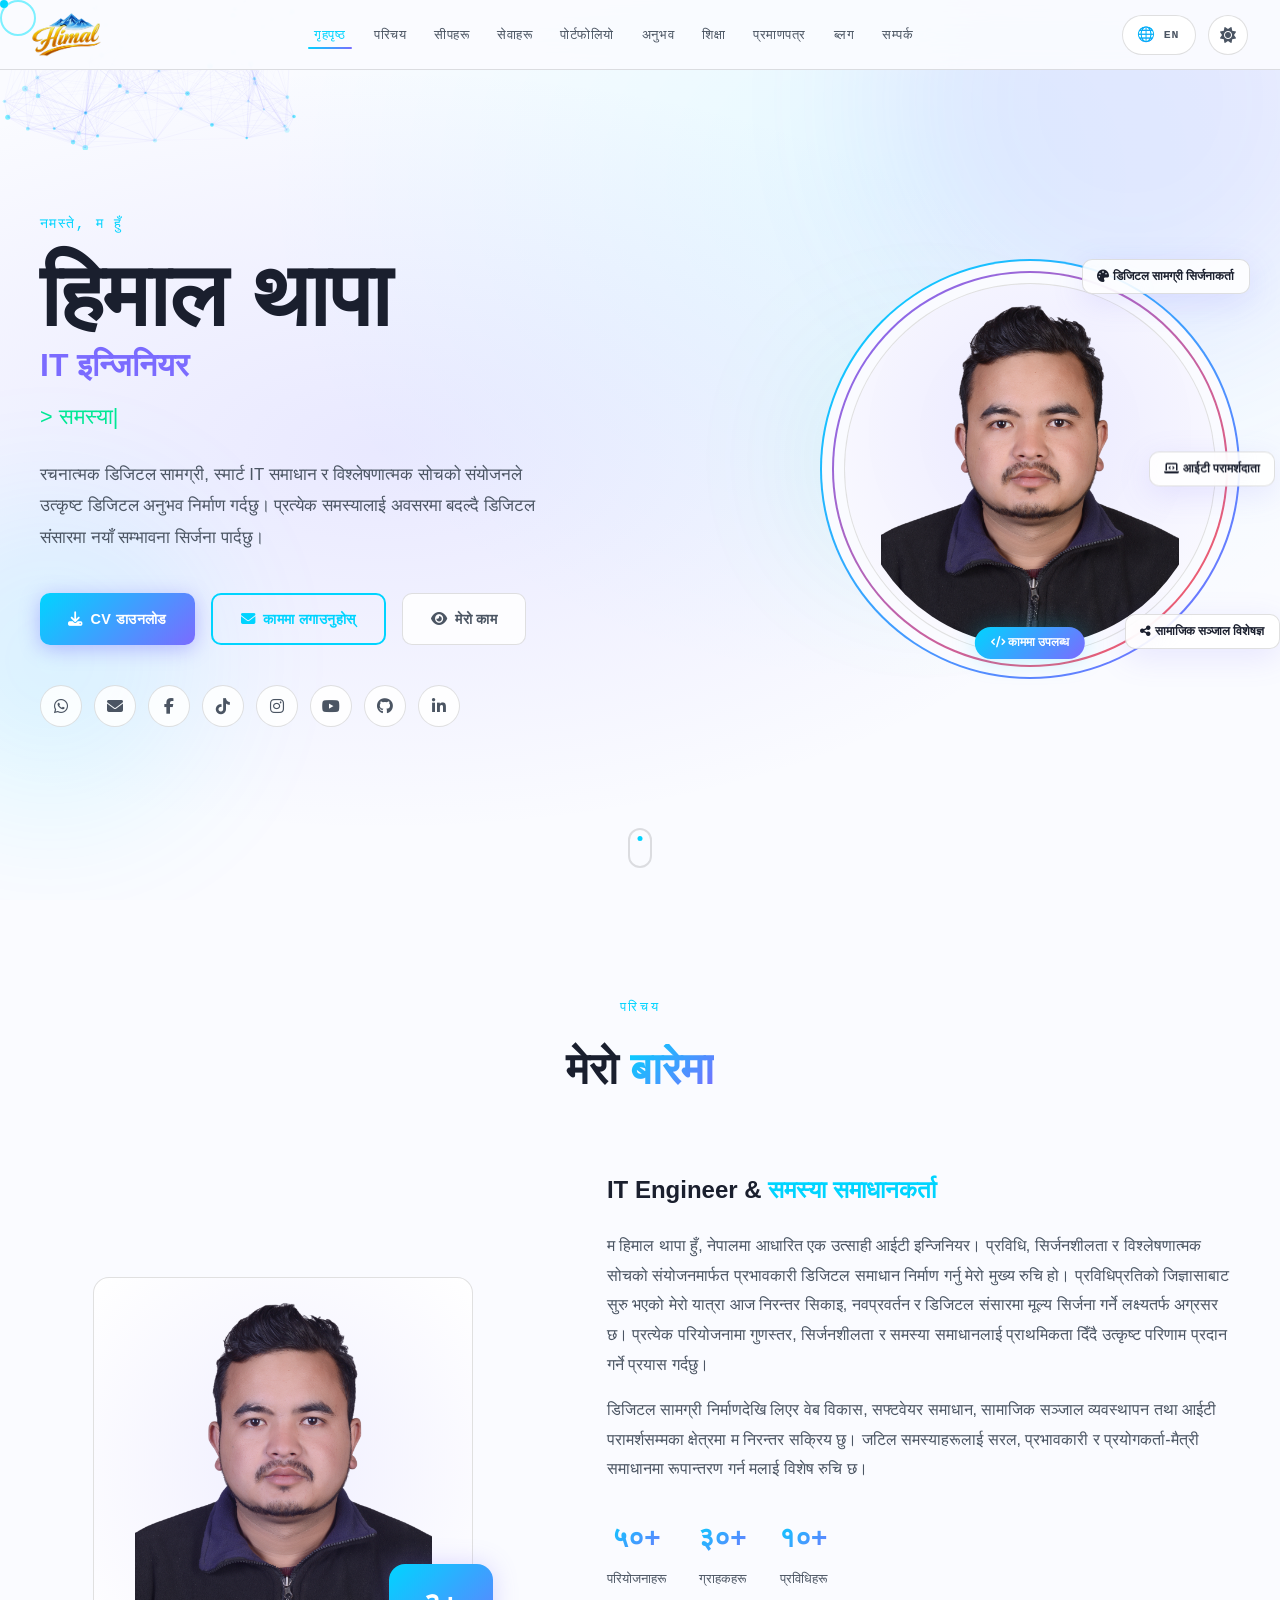
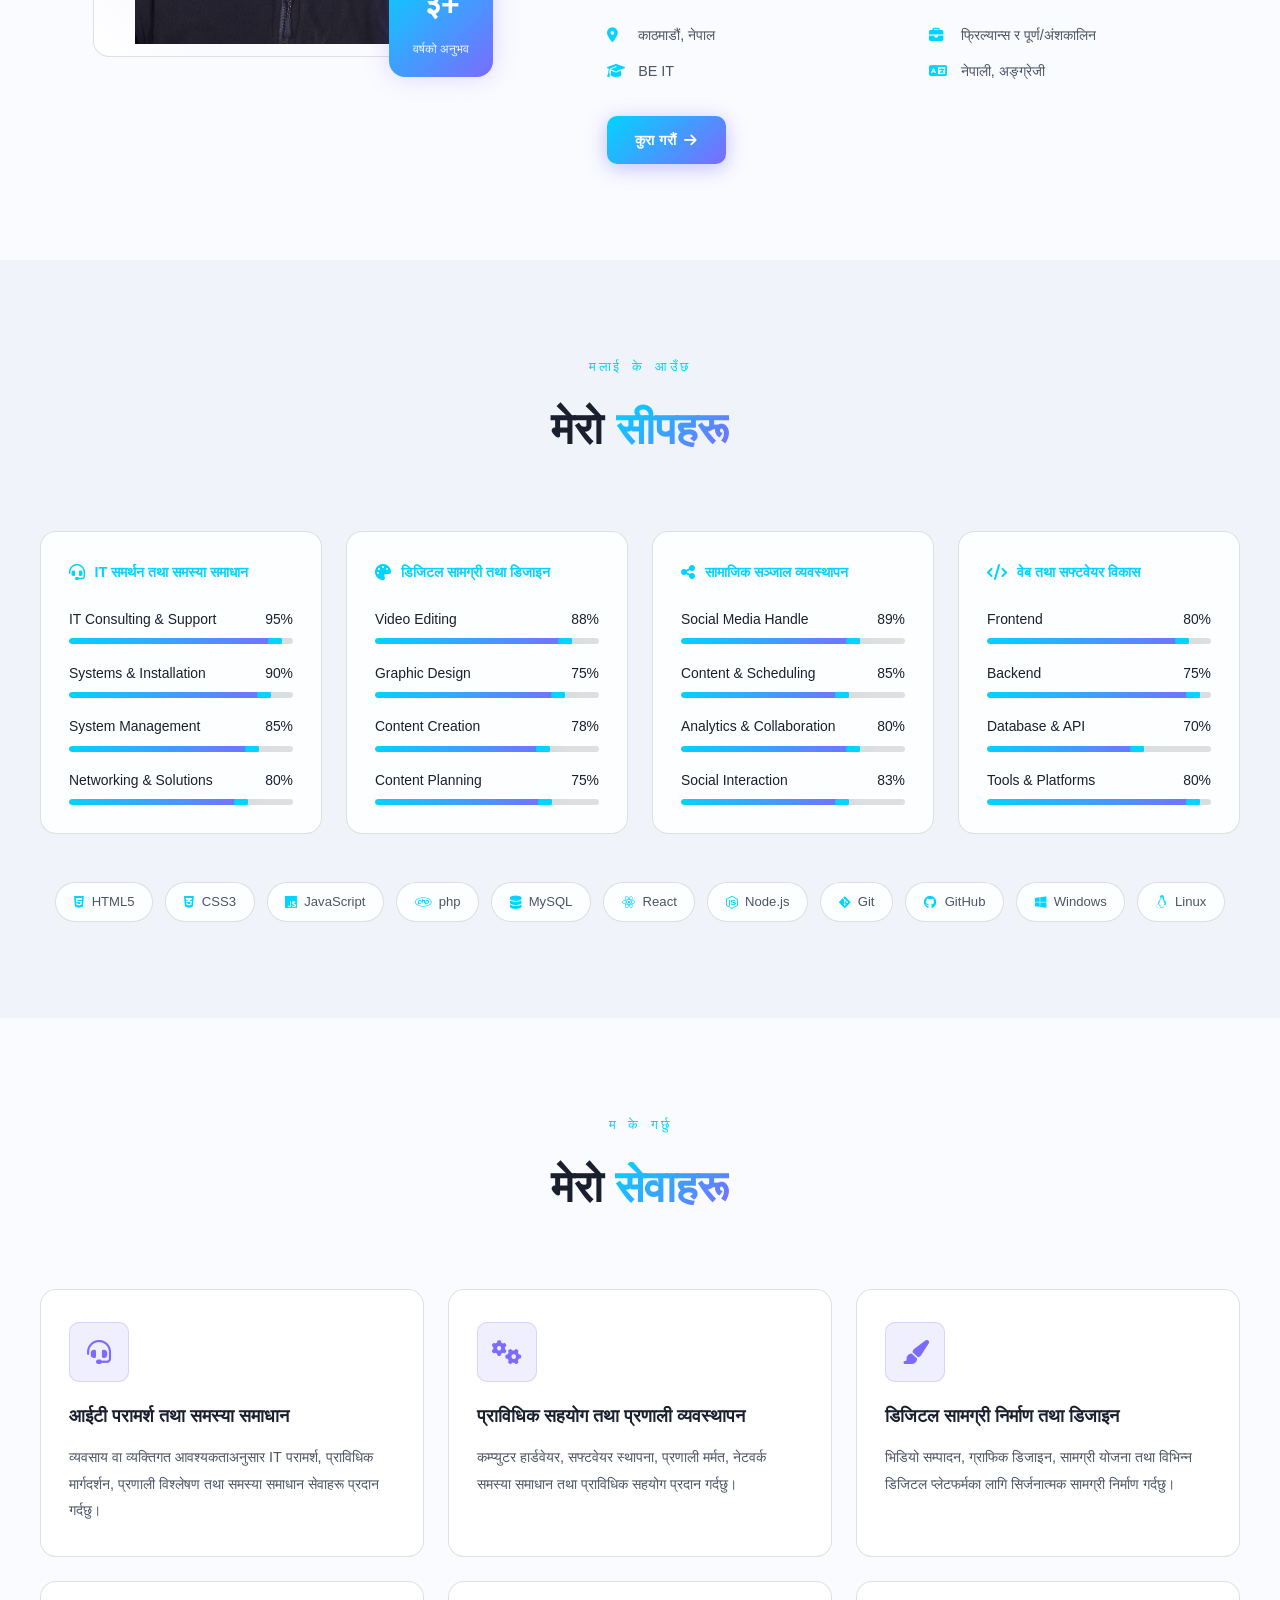
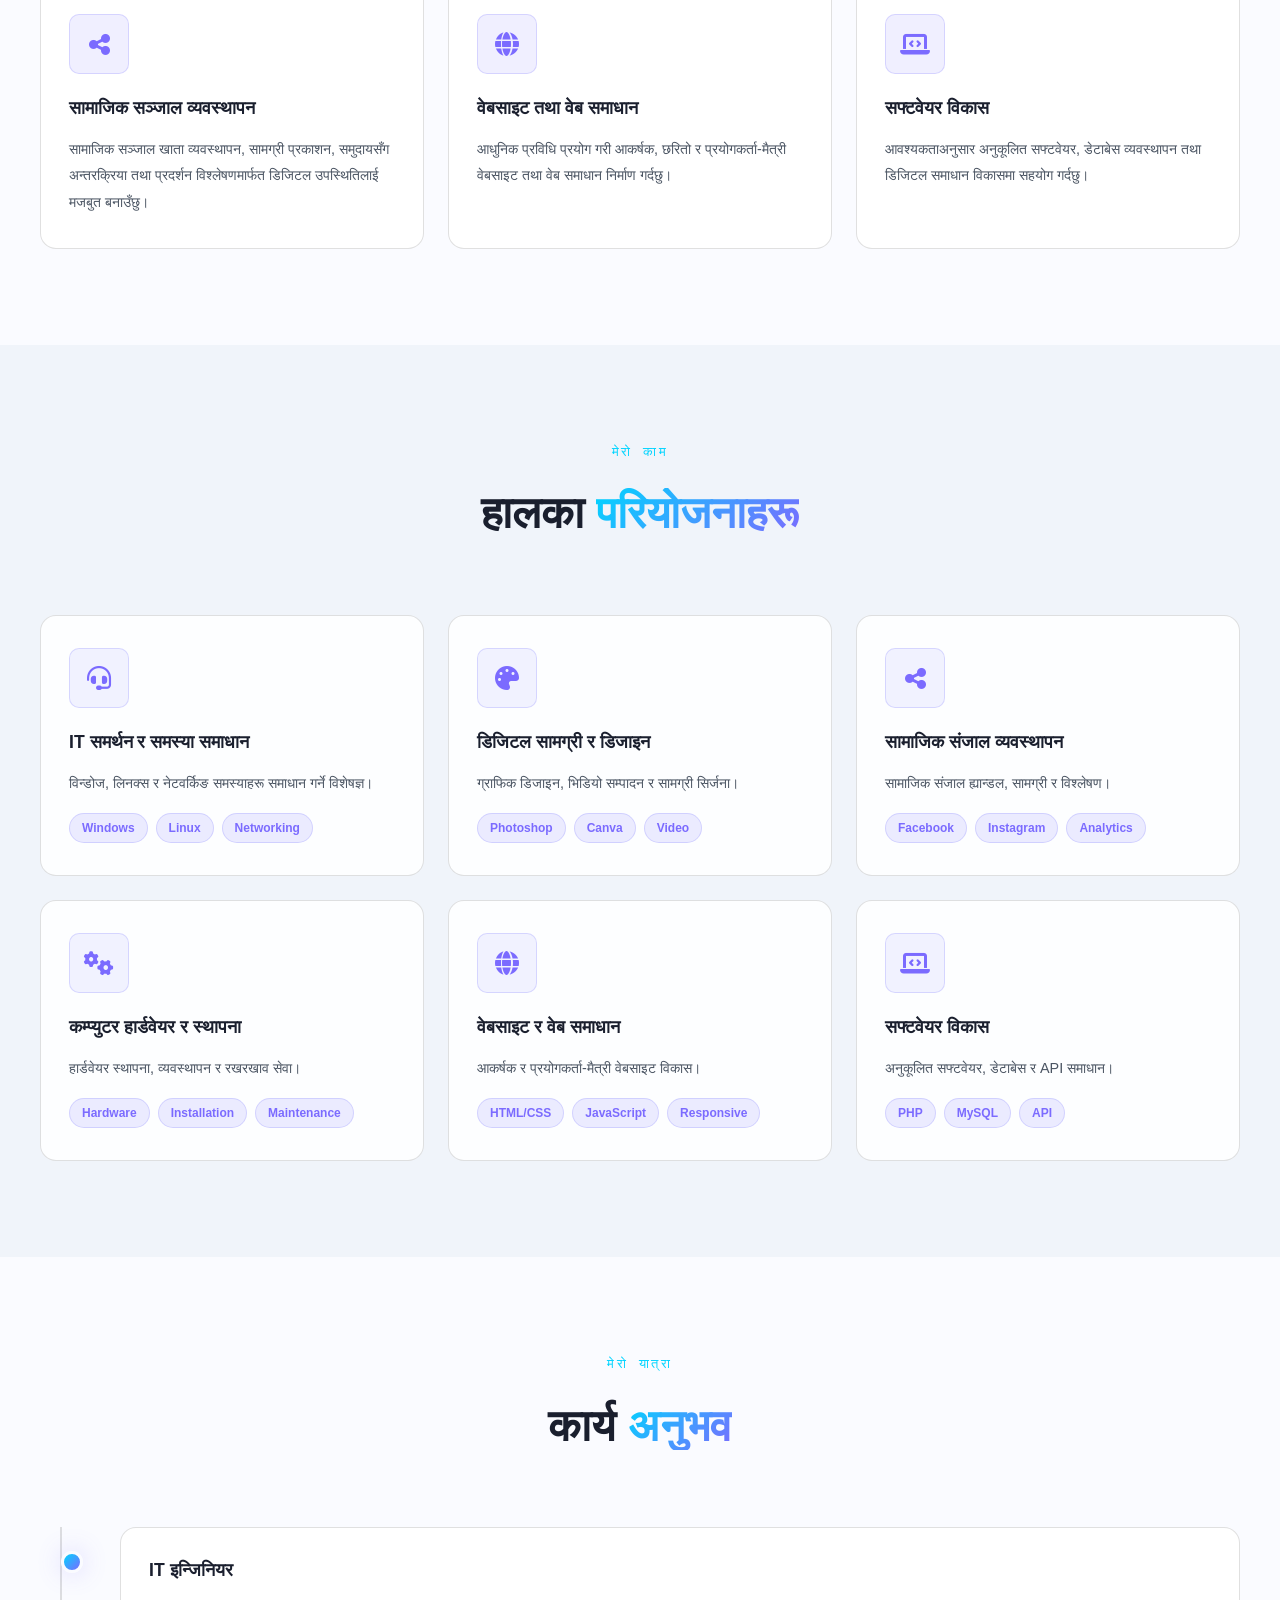
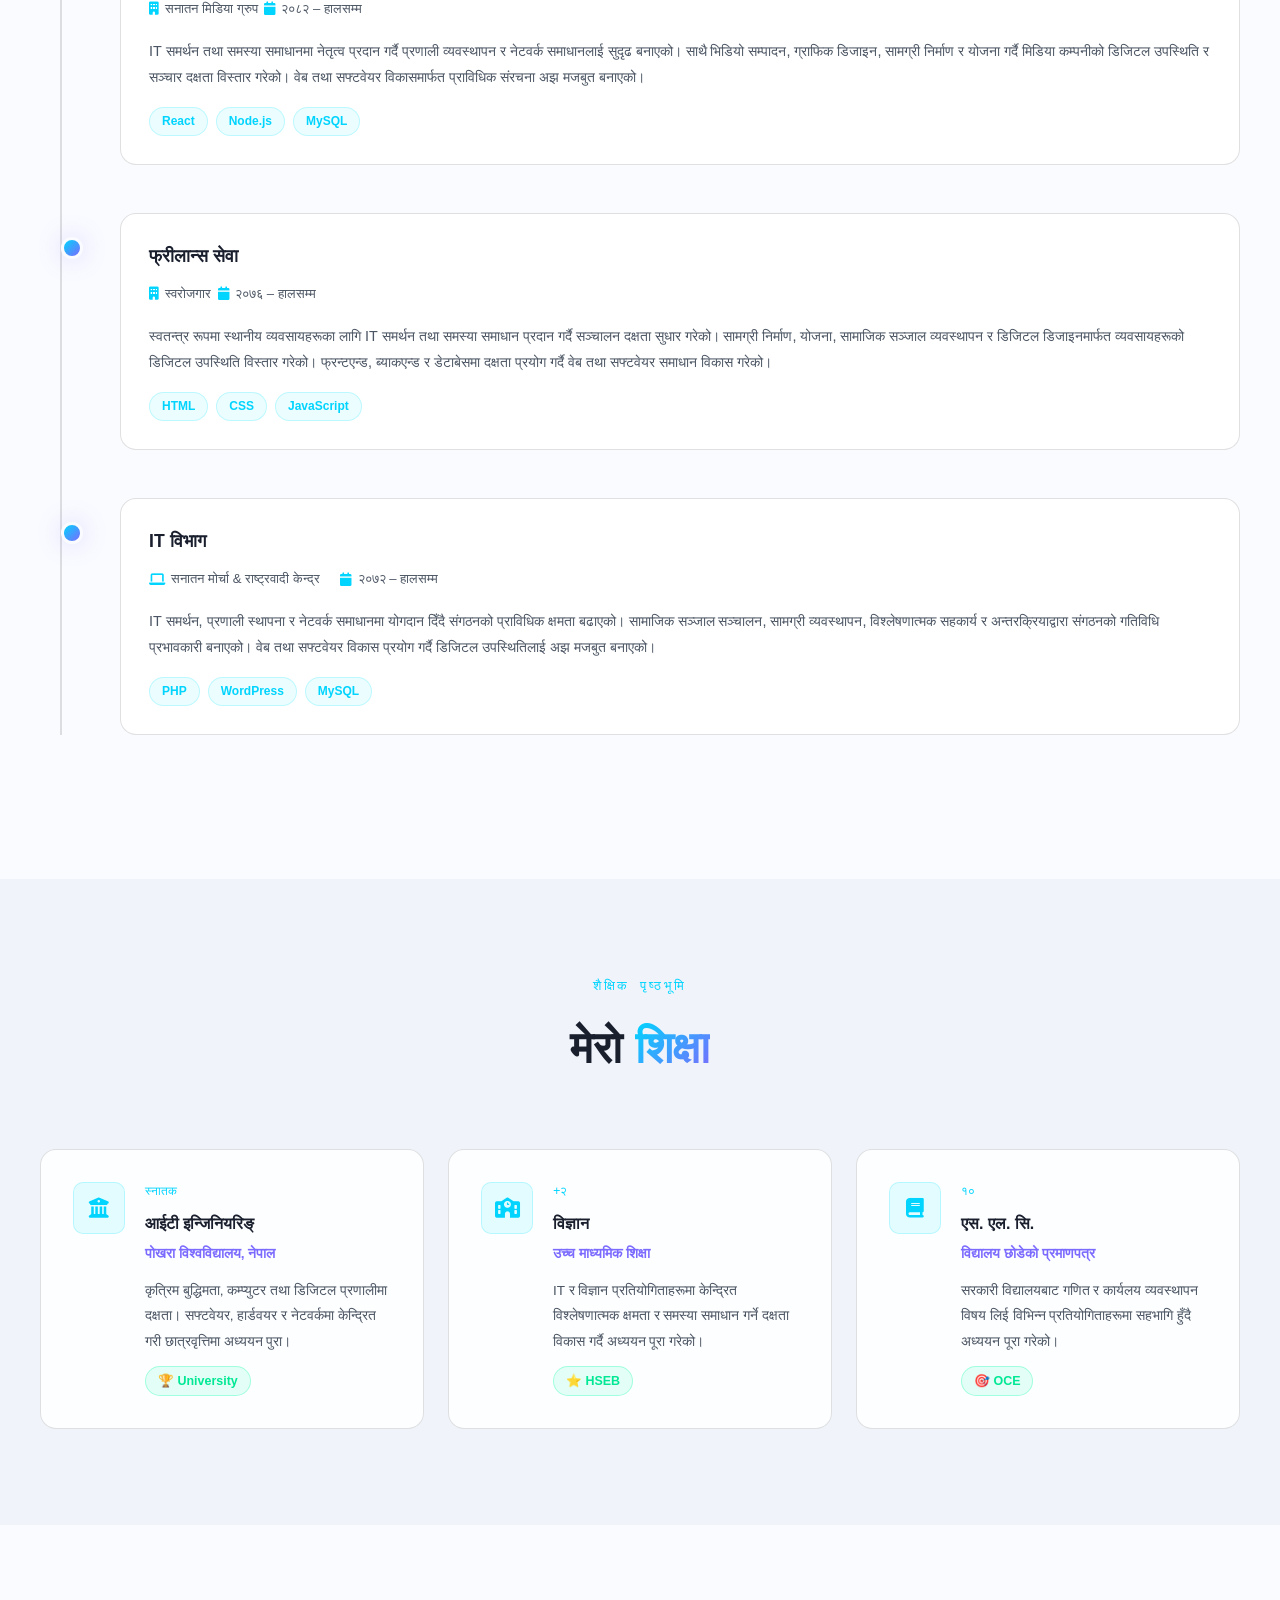
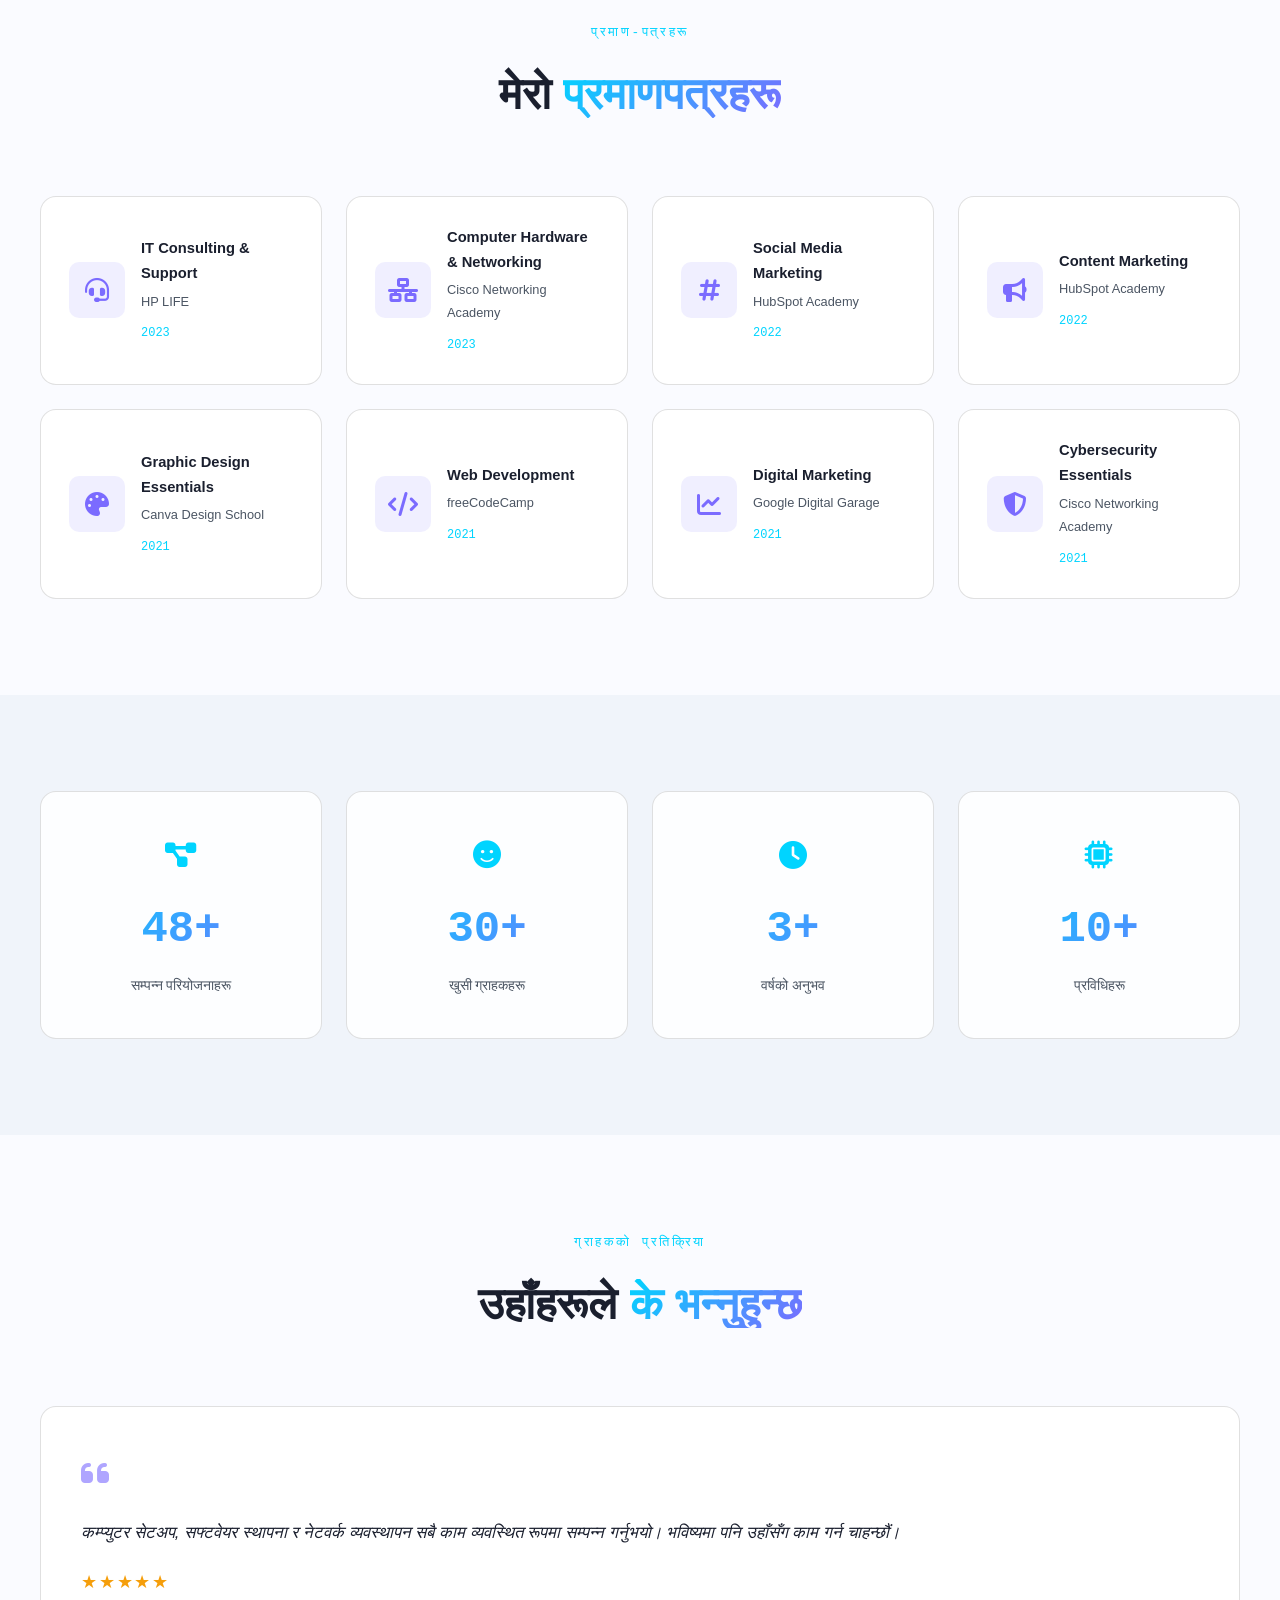
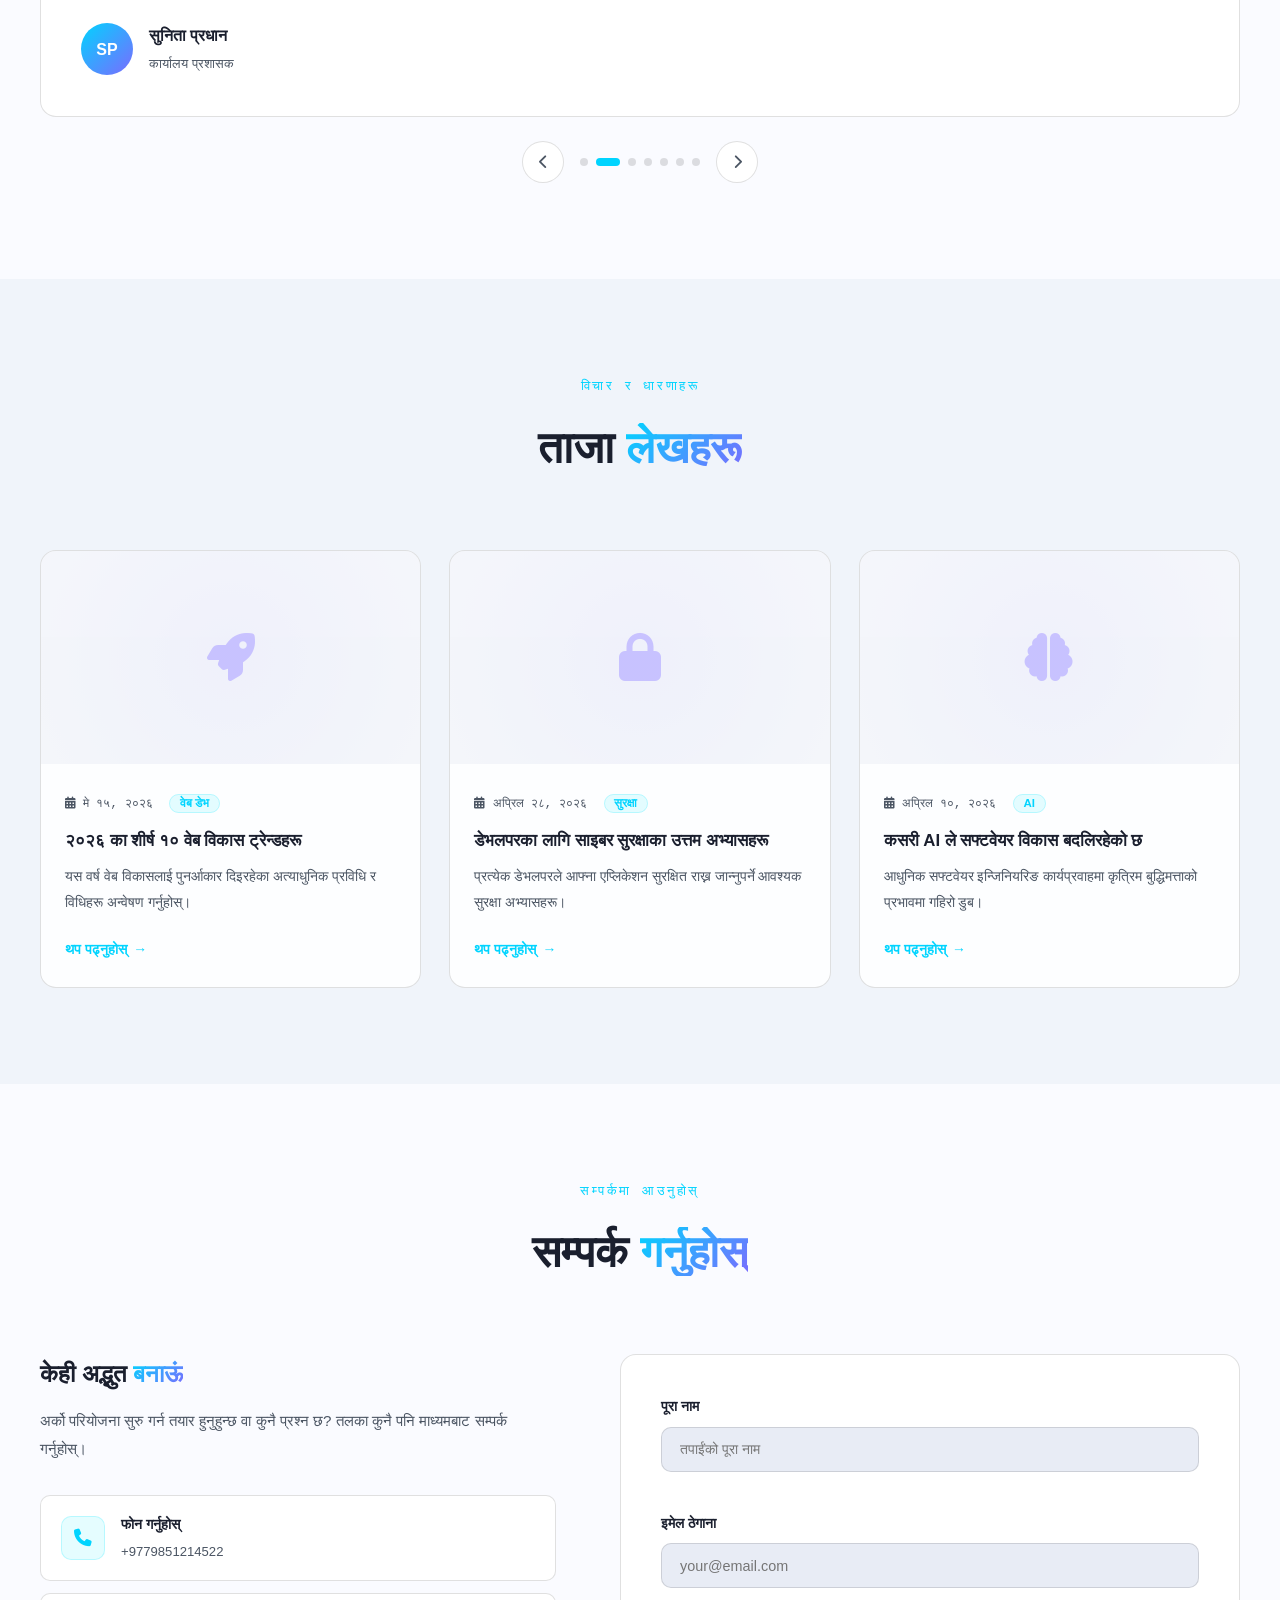
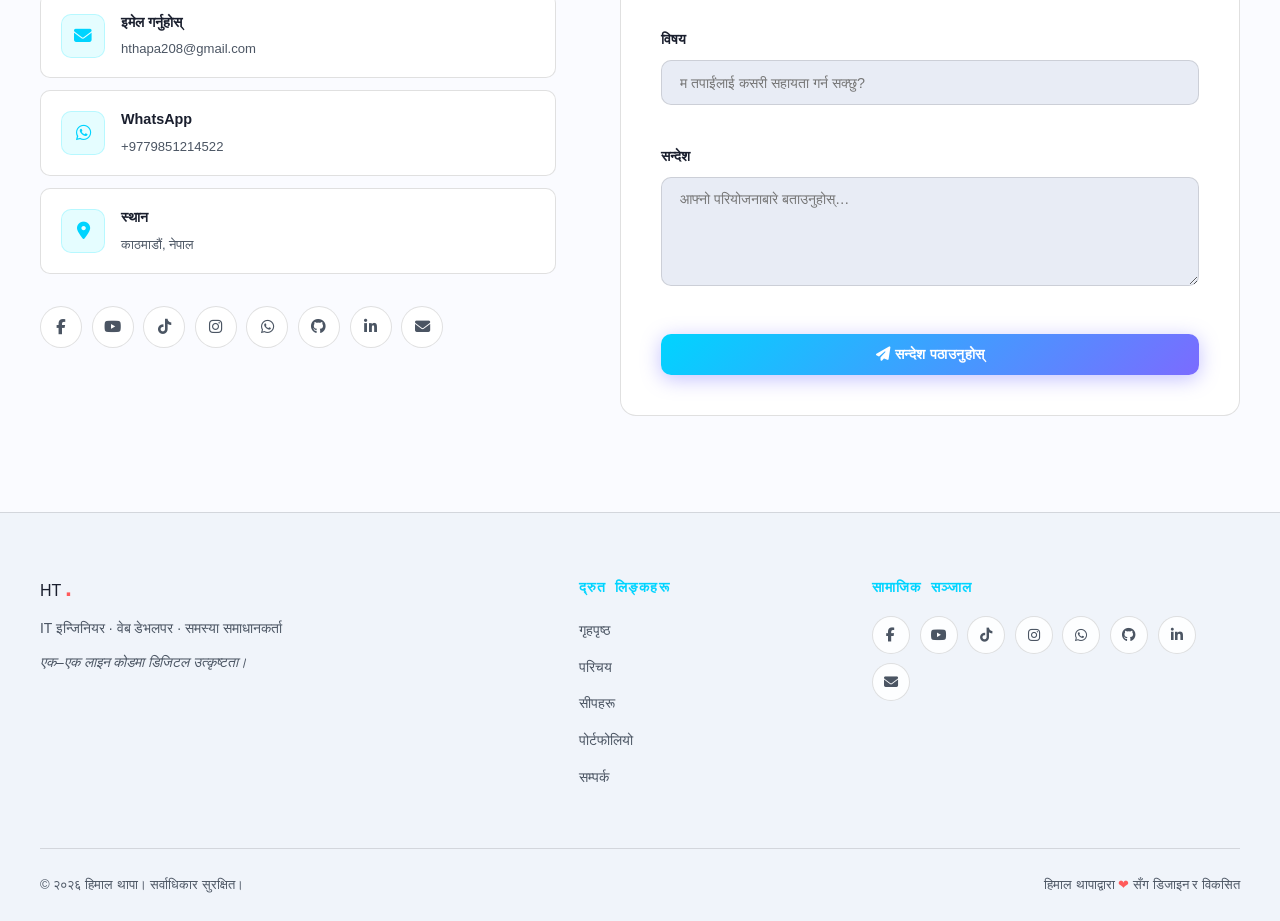
==== index.html @ 95c4fef3 "Add files via upload" ====
<!DOCTYPE html>
<html lang="ne" data-theme="dark" data-lang="np">
<head>
  <meta charset="UTF-8" />
  <meta name="viewport" content="width=device-width, initial-scale=1.0" />
  <meta http-equiv="X-UA-Compatible" content="IE=edge" />
  <meta http-equiv="Content-Security-Policy" content="default-src 'self' https:; script-src 'self' https://cdnjs.cloudflare.com https://fonts.googleapis.com 'unsafe-inline'; style-src 'self' https://cdnjs.cloudflare.com https://fonts.googleapis.com https://fonts.gstatic.com 'unsafe-inline'; font-src https://fonts.gstatic.com https://cdnjs.cloudflare.com; img-src 'self' data: https:; connect-src 'self';" />
  <meta name="referrer" content="strict-origin-when-cross-origin" />

  <!-- SEO: filled by JS from TRANSLATIONS -->
  <title>Himal522</title>
  <meta name="description" content="Himal Thapa – IT Engineer, Web Developer & Software Developer. Explore my portfolio." />
  <meta name="keywords" content="Himal Thapa, IT Engineer, Web Developer, Software Developer, Portfolio, Nepal, IT Support, Web Development, Digital Content" />
  <meta name="author" content="Himal Thapa" />
  <meta name="robots" content="index, follow" />
  <meta name="language" content="Nepali, English" />
  <meta name="geo.region" content="NP-BAG" />
  <meta name="geo.placename" content="Kathmandu" />

  <!-- Canonical URL -->
  <link rel="canonical" href="https://himal522.com.np/" />
  
  <!-- Hreflang for multilingual SEO -->
  <link rel="alternate" hreflang="ne" href="https://himal522.com.np/?lang=np" />
  <link rel="alternate" hreflang="en" href="https://himal522.com.np/?lang=en" />
  <link rel="alternate" hreflang="x-default" href="https://himal522.com.np/" />

  <!-- Open Graph -->
  <meta property="og:type" content="website" />
  <meta property="og:title" content="Himal Thapa | IT Engineer" />
  <meta property="og:description" content="Premium portfolio of Himal Thapa – IT Engineer & Developer based in Nepal. IT Support, Web Development, Digital Content, and more." />
  <meta property="og:url" content="https://himal522.com.np/" />
  <meta property="og:image" content="https://himal522.com.np/public_assets/og-im.png" />
  <meta property="og:image:width" content="1200" />
  <meta property="og:image:height" content="630" />
  <meta property="og:locale" content="ne_NP" />
  <meta property="og:locale:alternate" content="en_US" />
  <meta property="og:site_name" content="Himal Thapa Portfolio" />

  <!-- Twitter Card -->
  <meta name="twitter:card" content="summary_large_image" />
  <meta name="twitter:title" content="Himal Thapa | IT Engineer " />
  <meta name="twitter:description" content="Premium portfolio of Himal Thapa – IT Engineer & Developer based in Nepal." />
  <meta name="twitter:image" content="https://himal522.com.np/public_assets/og-im.png" />
  <meta name="twitter:site" content="@himalthapa" />
  <meta name="twitter:creator" content="@himalthapa" />

  <!-- Structured Data -->
  <script type="application/ld+json">
  {"@context":"https://schema.org","@type":"Person","name":"Himal Thapa","jobTitle":"IT Engineer","url":"https://himal522.com.np","sameAs":["https://linkedin.com/in/YOUR_USERNAME","https://github.com/YOUR_USERNAME"]}
  </script>

  <!-- Preconnect for speed -->
  <link rel="preconnect" href="https://fonts.googleapis.com" />
  <link rel="preconnect" href="https://fonts.gstatic.com" crossorigin />
  <link rel="preconnect" href="https://cdnjs.cloudflare.com" />

  <!-- Fonts: display=swap for performance -->
  <link href="https://fonts.googleapis.com/css2?family=Orbitron:wght@400;700;900&family=DM+Sans:wght@300;400;500;700&family=JetBrains+Mono:wght@300;400&family=Noto+Sans+Devanagari:wght@400;500;700&display=swap" rel="stylesheet" />

  <!-- Icons -->
  <link rel="stylesheet" href="https://cdnjs.cloudflare.com/ajax/libs/font-awesome/6.5.0/css/all.min.css" media="print" onload="this.media='all'" />
  <noscript><link rel="stylesheet" href="https://cdnjs.cloudflare.com/ajax/libs/font-awesome/6.5.0/css/all.min.css" /></noscript>

  <!-- AOS (lazy load) -->
  <link rel="stylesheet" href="https://cdnjs.cloudflare.com/ajax/libs/aos/2.3.4/aos.css" media="print" onload="this.media='all'" />

  <link rel="stylesheet" href="style.css" />
  <link rel="icon" type="image/png" sizes="16x16" href="public_assets/icon-16.png" />
  <link rel="icon" type="image/png" sizes="32x32" href="public_assets/icon-32.png" />
  <link rel="apple-touch-icon" sizes="180x180" href="public_assets/apple-touch-icon-180.png" />
  <link rel="icon" type="image/png" sizes="192x192" href="public_assets/icon-192.png" />
  <link rel="shortcut icon" href="public_assets/icon-512.png" />

</head>
<body>

<!-- LOADER -->
<div id="loader" role="status" aria-label="Loading">
  <div class="loader-inner">
    <div class="loader-logo"><img src="assets/images/logo.png" alt="HTt Logo" /></div>
    <div class="loader-bar"><span></span></div>
    <p class="loader-text" data-i18n="loader_text"></p>
  </div>
</div>

<!-- CURSOR -->
<div id="cursor-dot" aria-hidden="true"></div>
<div id="cursor-ring" aria-hidden="true"></div>

<!-- SCROLL PROGRESS -->
<div id="scroll-progress" role="progressbar" aria-hidden="true"></div>

<!-- ============================================================
     NAVBAR
============================================================ -->
<nav id="navbar" role="navigation" aria-label="Main navigation">
  <div class="nav-container">
    <a href="#home" class="nav-logo" aria-label="Home"><img src="assets/images/logo.png" alt="HTt Logo" /><span class="accent"></span></a>

    <ul class="nav-links" id="nav-links" role="list">
      <li><a href="#home"           class="nav-link active" data-i18n="nav_home"></a></li>
      <li><a href="#about"          class="nav-link"        data-i18n="nav_about"></a></li>
      <li><a href="#skills"         class="nav-link"        data-i18n="nav_skills"></a></li>
      <li><a href="#services"       class="nav-link"        data-i18n="nav_services"></a></li>
      <li><a href="#portfolio"      class="nav-link"        data-i18n="nav_portfolio"></a></li>
      <li><a href="#experience"     class="nav-link"        data-i18n="nav_experience"></a></li>
      <li><a href="#education"      class="nav-link"        data-i18n="nav_education"></a></li>
      <li><a href="#certifications" class="nav-link"        data-i18n="nav_certs"></a></li>
      <li><a href="#blog"           class="nav-link"        data-i18n="nav_blog"></a></li>
      <li><a href="#contact"        class="nav-link"        data-i18n="nav_contact"></a></li>
    </ul>

    <div class="nav-actions">
      <button id="lang-toggle" class="lang-toggle-btn" aria-label="Toggle Language" type="button">
        <span class="lang-icon" aria-hidden="true">🌐</span>
        <span class="lang-label" id="lang-label">EN</span>
      </button>
      <button id="theme-toggle" aria-label="Toggle theme" type="button">
        <i class="fas fa-moon" id="theme-icon" aria-hidden="true"></i>
      </button>
      <button class="hamburger" id="hamburger" aria-label="Open menu" aria-expanded="false" aria-controls="nav-links" type="button">
        <span aria-hidden="true"></span><span aria-hidden="true"></span><span aria-hidden="true"></span>
      </button>
    </div>
  </div>
</nav>

<!-- ============================================================
     HERO
============================================================ -->
<section id="home" class="hero" aria-label="Introduction">
  <canvas id="particle-canvas" aria-hidden="true"></canvas>
  <div class="hero-shapes" aria-hidden="true">
    <div class="shape shape-1"></div>
    <div class="shape shape-2"></div>
    <div class="shape shape-3"></div>
  </div>

  <div class="hero-content">
    <div class="hero-text">
      <p class="hero-greeting" data-i18n="hero_greeting"></p>
      <h1 class="hero-name" id="hero-name-el">Himal Thapa<br /><small class="hero-subtitle">IT Engineer</small></h1>
      <div class="hero-typed-wrapper" aria-live="polite">
        <span class="typed-prefix" aria-hidden="true">&gt; </span>
        <span id="typed-text"></span><span class="typed-cursor" aria-hidden="true">|</span>
      </div>
      <p class="hero-bio" data-i18n="hero_bio"></p>
      <div class="hero-cta">
        <a href="assets/files/resume.pdf" class="btn btn-primary magnetic" download aria-label="Download CV">
          <i class="fas fa-download" aria-hidden="true"></i>
          <span data-i18n="btn_resume"></span>
        </a>
        <a href="#contact" class="btn btn-secondary magnetic">
          <i class="fas fa-envelope" aria-hidden="true"></i>
          <span data-i18n="btn_hire"></span>
        </a>
        <a href="#portfolio" class="btn btn-ghost magnetic">
          <i class="fas fa-eye" aria-hidden="true"></i>
          <span data-i18n="btn_work"></span>
        </a>
      </div>
      <div class="hero-social" role="list" aria-label="Social links">
        <a href="#" role="listitem" class="social-icon-sm whatsapp-link" aria-label="WhatsApp"><i class="fab fa-whatsapp" aria-hidden="true"></i></a>
        <a href="#" role="listitem" class="social-icon-sm" aria-label="Email" id="sl-email"><i class="fas fa-envelope" aria-hidden="true"></i></a>
        <a href="#" role="listitem" class="social-icon-sm" aria-label="Facebook" id="cs-fb"><i class="fab fa-facebook-f" aria-hidden="true"></i></a>
        <a href="#" role="listitem" class="social-icon-sm" aria-label="TikTok" id="cs-tt"><i class="fab fa-tiktok" aria-hidden="true"></i></a>
        <a href="#" role="listitem" class="social-icon-sm" aria-label="Instagram" id="cs-ig"><i class="fab fa-instagram" aria-hidden="true"></i></a>
        <a href="#" role="listitem" class="social-icon-sm" aria-label="YouTube" id="cs-yt"><i class="fab fa-youtube" aria-hidden="true"></i></a>
        <a href="#" role="listitem" class="social-icon-sm" aria-label="GitHub"   id="sl-github"><i class="fab fa-github" aria-hidden="true"></i></a>
        <a href="#" role="listitem" class="social-icon-sm" aria-label="LinkedIn" id="sl-linkedin"><i class="fab fa-linkedin-in" aria-hidden="true"></i></a>
      </div>
    </div>


    <div class="hero-visual" aria-hidden="true">
      <div class="avatar-frame">
        <div class="avatar-ring ring-1"></div>
        <div class="avatar-ring ring-2"></div>
        <div class="avatar-img">
          <div class="avatar-placeholder">
            <img src="assets/images/profile.png" alt="Himal Thapa Profile" />
          </div>
        </div>
        <div class="avatar-badge"><i class="fas fa-code"></i> <span data-i18n="badge_open"></span></div>
        <div class="float-tag tag-1"><i class="fas fa-palette"></i>  <span data-i18n="badge_open1"> </div>
        <div class="float-tag tag-2"><i class="fas fa-laptop-code"></i>  </i><span data-i18n="badge_open2"></div>
        <div class="float-tag tag-3"><i class="fas fa-share-alt"></i> <span data-i18n="badge_open3"></div>
      </div>
    </div>
  </div>

  <a href="#about" class="scroll-down" aria-label="Scroll to about section"><span></span></a>
</section>

<!-- ============================================================
     ABOUT
============================================================ -->
<section id="about" class="section">
  <div class="container">
    <div class="section-header" data-aos="fade-up">
      <p class="section-label" data-i18n="about_label"></p>
      <h2 class="section-title about-title-h2"></h2>
    </div>

    <div class="about-grid">
      <div class="about-visual" data-aos="fade-right">
        <div class="about-img-wrap">
          <div class="about-img-placeholder" aria-hidden="true"><img src="assets/images/profile.png" alt="Himal Thapa Profile" loading="lazy" /></div>
          <div class="about-exp-badge">
            <span class="badge-num" data-i18n="about_exp_num"></span>
            <span class="badge-txt" data-i18n="about_exp_badge"></span>
          </div>
        </div>
      </div>

      <div class="about-content" data-aos="fade-left">
        <h3 class="about-subtitle">IT Engineer &amp; <span class="accent-text" data-i18n="about_role"></span></h3>
        <p class="about-desc" data-i18n="about_desc1"></p>
        <p class="about-desc" data-i18n="about_desc2"></p>

        <div class="about-stats">
          <div class="astat"><span class="astat-num gradient-text" data-i18n="astat_proj_num"></span><span class="astat-lbl" data-i18n="stat_projects"></span></div>
          <div class="astat"><span class="astat-num gradient-text" data-i18n="astat_cli_num"></span><span class="astat-lbl" data-i18n="stat_clients"></span></div>
          <div class="astat"><span class="astat-num gradient-text" data-i18n="astat_tech_num"></span><span class="astat-lbl" data-i18n="stat_tech"></span></div>
        </div>

        <div class="about-info-grid">
          <div class="ainfo"><i class="fas fa-map-marker-alt" aria-hidden="true"></i><span data-i18n="info_location"></span></div>
          <div class="ainfo"><i class="fas fa-briefcase" aria-hidden="true"></i><span data-i18n="info_work"></span></div>
          <div class="ainfo"><i class="fas fa-graduation-cap" aria-hidden="true"></i><span>BE IT</span></div>
          <div class="ainfo"><i class="fas fa-language" aria-hidden="true"></i><span data-i18n="info_lang"></span></div>
        </div>

        <a href="#contact" class="btn btn-primary"><span data-i18n="btn_talk"></span> <i class="fas fa-arrow-right" aria-hidden="true"></i></a>
      </div>
    </div>
  </div>
</section>

<!-- ============================================================
     SKILLS
============================================================ -->
<section id="skills" class="section alt-bg">
  <div class="container">
    <div class="section-header" data-aos="fade-up">
      <p class="section-label" data-i18n="skills_label"></p>
      <h2 class="section-title"><span data-i18n="skills_title_my"></span> <span class="gradient-text" data-i18n="skills_title"></span></h2>
    </div>

    <div class="skills-grid">
      <div class="skill-category" data-aos="fade-up" data-aos-delay="100">
        <div class="skill-cat-header"><i class="fas fa-headset" aria-hidden="true"></i> <span data-i18n="skill_cat_frontend"></span></div>
        <div class="skill-items">
          <div class="skill-item"><div class="skill-info"><span>IT Consulting & Support</span><span>95%</span></div><div class="skill-bar"><div class="skill-fill" data-width="95"></div></div></div>
          <div class="skill-item"><div class="skill-info"><span>Systems & Installation</span><span>90%</span></div><div class="skill-bar"><div class="skill-fill" data-width="90"></div></div></div>
          <div class="skill-item"><div class="skill-info"><span>System Management</span><span>85%</span></div><div class="skill-bar"><div class="skill-fill" data-width="85"></div></div></div>
          <div class="skill-item"><div class="skill-info"><span>Networking & Solutions</span><span>80%</span></div><div class="skill-bar"><div class="skill-fill" data-width="80"></div></div></div>

        </div>
      </div>
      <div class="skill-category" data-aos="fade-up" data-aos-delay="200">
        <div class="skill-cat-header"><i class="fas fa-palette" aria-hidden="true"></i> <span data-i18n="skill_cat_backend"></span></div>
        <div class="skill-items">
          <div class="skill-item"><div class="skill-info"><span>Video Editing</span><span>88%</span></div><div class="skill-bar"><div class="skill-fill" data-width="88"></div></div></div>
          <div class="skill-item"><div class="skill-info"><span>Graphic Design</span><span>75%</span></div><div class="skill-bar"><div class="skill-fill" data-width="85"></div></div></div>
          <div class="skill-item"><div class="skill-info"><span>Content Creation</span><span>78%</span></div><div class="skill-bar"><div class="skill-fill" data-width="78"></div></div></div>
          <div class="skill-item"><div class="skill-info"><span>Content Planning</span><span>75%</span></div><div class="skill-bar"><div class="skill-fill" data-width="79"></div></div></div>

        </div>
      </div>
      <div class="skill-category" data-aos="fade-up" data-aos-delay="300">
        <div class="skill-cat-header"><i class="fas fa-share-alt" aria-hidden="true"></i> <span data-i18n="skill_cat_db"></span></div>
        <div class="skill-items">
          <div class="skill-item"><div class="skill-info"><span>Social Media Handle</span><span>89%</span></div><div class="skill-bar"><div class="skill-fill" data-width="80"></div></div></div>
          <div class="skill-item"><div class="skill-info"><span>Content & Scheduling</span><span>85%</span></div><div class="skill-bar"><div class="skill-fill" data-width="75"></div></div></div>
          <div class="skill-item"><div class="skill-info"><span>Analytics & Collaboration</span><span>80%</span></div><div class="skill-bar"><div class="skill-fill" data-width="80"></div></div></div>
          <div class="skill-item"><div class="skill-info"><span>Social Interaction</span><span>83%</span></div><div class="skill-bar"><div class="skill-fill" data-width="75"></div></div></div>

        </div>
      </div>
      <div class="skill-category" data-aos="fade-up" data-aos-delay="400">
        <div class="skill-cat-header"><i class="fas fa-code" aria-hidden="true"></i> <span data-i18n="skill_cat_tools"></span></div>
        <div class="skill-items">
          <div class="skill-item"><div class="skill-info"><span>Frontend</span><span>80%</span></div><div class="skill-bar"><div class="skill-fill" data-width="90"></div></div></div>
          <div class="skill-item"><div class="skill-info"><span>Backend</span><span>75%</span></div><div class="skill-bar"><div class="skill-fill" data-width="95"></div></div></div>
          <div class="skill-item"><div class="skill-info"><span>Database & API</span><span>70%</span></div><div class="skill-bar"><div class="skill-fill" data-width="70"></div></div></div>
          <div class="skill-item"><div class="skill-info"><span>Tools & Platforms</span><span>80%</span></div><div class="skill-bar"><div class="skill-fill" data-width="95"></div></div></div>
        </div>
      </div>
    </div>

    <div class="tech-pills" data-aos="fade-up" aria-label="Technologies">
      <span class="tech-pill"><i class="fab fa-html5" aria-hidden="true"></i> HTML5</span>
      <span class="tech-pill"><i class="fab fa-css3-alt" aria-hidden="true"></i> CSS3</span>
      <span class="tech-pill"><i class="fab fa-js" aria-hidden="true"></i> JavaScript</span>
      <span class="tech-pill"><i class="fab fa-php" aria-hidden="true"></i> php</span>
      <span class="tech-pill"><i class="fas fa-database" aria-hidden="true"></i> MySQL</span>
      <span class="tech-pill"><i class="fab fa-react" aria-hidden="true"></i> React</span>
      <span class="tech-pill"><i class="fab fa-node-js" aria-hidden="true"></i> Node.js</span>
      <span class="tech-pill"><i class="fab fa-git-alt" aria-hidden="true"></i> Git</span>
      <span class="tech-pill"><i class="fab fa-github" aria-hidden="true"></i> GitHub</span>
      <span class="tech-pill"><i class="fab fa-windows" aria-hidden="true"></i> Windows</span>
      <span class="tech-pill"><i class="fab fa-linux" aria-hidden="true"></i> Linux</span>
    </div>
  </div>
</section>

<!-- ============================================================
     SERVICES
============================================================ -->
<section id="services" class="section">
  <div class="container">
    <div class="section-header" data-aos="fade-up">
      <p class="section-label" data-i18n="services_label"></p>
      <h2 class="section-title"><span data-i18n="services_title_my"></span> <span class="gradient-text" data-i18n="services_title"></span></h2>
    </div>
    <div class="services-grid">
      <div class="service-card" data-aos="fade-up" data-aos-delay="100">
        <div class="service-icon"><i class="fas fa-headset" aria-hidden="true"></i></div>
        <h3 data-i18n="svc1_title"></h3>
        <p data-i18n="svc1_desc"></p>
        <div class="service-num" aria-hidden="true">01</div>
      </div>
      <div class="service-card" data-aos="fade-up" data-aos-delay="150">
        <div class="service-icon"><i class="fas fa-cogs" aria-hidden="true"></i></div>
        <h3 data-i18n="svc2_title"></h3>
        <p data-i18n="svc2_desc"></p>
        <div class="service-num" aria-hidden="true">02</div>
      </div>
      <div class="service-card" data-aos="fade-up" data-aos-delay="200">
        <div class="service-icon"><i class="fas fa-paint-brush" aria-hidden="true"></i></div>
        <h3> <span data-i18n="svc3_title"></span></h3>
        <p data-i18n="svc3_desc"></p>
        <div class="service-num" aria-hidden="true">03</div>
      </div>
      <div class="service-card" data-aos="fade-up" data-aos-delay="250">
        <div class="service-icon"><i class="fas fa-share-alt" aria-hidden="true"></i></div>
        <h3 data-i18n="svc4_title"></h3>
        <p data-i18n="svc4_desc"></p>
        <div class="service-num" aria-hidden="true">04</div>
      </div>
      <div class="service-card" data-aos="fade-up" data-aos-delay="300">
        <div class="service-icon"><i class="fas fa-globe" aria-hidden="true"></i></div>
        <h3 data-i18n="svc5_title"></h3>
        <p data-i18n="svc5_desc"></p>
        <div class="service-num" aria-hidden="true">05</div>
      </div>
      <div class="service-card" data-aos="fade-up" data-aos-delay="350">
        <div class="service-icon"><i class="fas fa-laptop-code" aria-hidden="true"></i></div>
        <h3> <span data-i18n="svc6_title"></span></h3>
        <p data-i18n="svc6_desc"></p>
        <div class="service-num" aria-hidden="true">06</div>
      </div>
    </div>
  </div>
</section>

<!-- ============================================================
     PORTFOLIO
============================================================ -->
<section id="portfolio" class="section alt-bg">
  <div class="container">
    <div class="section-header" data-aos="fade-up">
      <p class="section-label" data-i18n="portfolio_label"></p>
      <h2 class="section-title"><span data-i18n="portfolio_title_recent"></span> <span class="gradient-text" data-i18n="portfolio_title"></span></h2>
    </div>

    <div class="portfolio-grid" id="portfolio-grid">
      <!-- IT Support & Troubleshooting -->
      <a href="#services" class="portfolio-card" data-aos="fade-up" data-aos-delay="100">
        <div class="portfolio-icon"><i class="fas fa-headset" aria-hidden="true"></i></div>
        <h3 data-i18n="port1_title"></h3>
        <p data-i18n="port1_desc"></p>
        <div class="portfolio-tech">
          <span class="tech-badge">Windows</span>
          <span class="tech-badge">Linux</span>
          <span class="tech-badge">Networking</span>
        </div>
      </a>

      <!-- Digital Content & Design -->
      <a href="#services" class="portfolio-card" data-aos="fade-up" data-aos-delay="150">
        <div class="portfolio-icon"><i class="fas fa-palette" aria-hidden="true"></i></div>
        <h3 data-i18n="port2_title"></h3>
        <p data-i18n="port2_desc"></p>
        <div class="portfolio-tech">
          <span class="tech-badge">Photoshop</span>
          <span class="tech-badge">Canva</span>
          <span class="tech-badge">Video</span>
        </div>
      </a>

      <!-- Social Media Management -->
      <a href="#services" class="portfolio-card" data-aos="fade-up" data-aos-delay="200">
        <div class="portfolio-icon"><i class="fas fa-share-alt" aria-hidden="true"></i></div>
        <h3 data-i18n="port3_title"></h3>
        <p data-i18n="port3_desc"></p>
        <div class="portfolio-tech">
          <span class="tech-badge">Facebook</span>
          <span class="tech-badge">Instagram</span>
          <span class="tech-badge">Analytics</span>
        </div>
      </a>

      <!-- Computer Hardware & Installation -->
      <a href="#services" class="portfolio-card" data-aos="fade-up" data-aos-delay="250">
        <div class="portfolio-icon"><i class="fas fa-cogs" aria-hidden="true"></i></div>
        <h3 data-i18n="port5_title"></h3>
        <p data-i18n="port5_desc"></p>
        <div class="portfolio-tech">
          <span class="tech-badge">Hardware</span>
          <span class="tech-badge">Installation</span>
          <span class="tech-badge">Maintenance</span>
        </div>
      </a>

      <!-- Websites & Web Solutions -->
      <a href="#services" class="portfolio-card" data-aos="fade-up" data-aos-delay="300">
        <div class="portfolio-icon"><i class="fas fa-globe" aria-hidden="true"></i></div>
        <h3 data-i18n="port6_title"></h3>
        <p data-i18n="port6_desc"></p>
        <div class="portfolio-tech">
          <span class="tech-badge">HTML/CSS</span>
          <span class="tech-badge">JavaScript</span>
          <span class="tech-badge">Responsive</span>
        </div>
      </a>

      <!-- Software Development -->
      <a href="#services" class="portfolio-card" data-aos="fade-up" data-aos-delay="350">
        <div class="portfolio-icon"><i class="fas fa-laptop-code" aria-hidden="true"></i></div>
        <h3 data-i18n="port7_title"></h3>
        <p data-i18n="port7_desc"></p>
        <div class="portfolio-tech">
          <span class="tech-badge">PHP</span>
          <span class="tech-badge">MySQL</span>
          <span class="tech-badge">API</span>
        </div>
      </a>

    </div>
  </div>
</section>

<!-- ============================================================
     EXPERIENCE
============================================================ -->
<section id="experience" class="section">
  <div class="container">
    <div class="section-header" data-aos="fade-up">
      <p class="section-label" data-i18n="exp_label"></p>
      <h2 class="section-title"><span data-i18n="exp_title_work"></span> <span class="gradient-text" data-i18n="exp_title"></span></h2>
    </div>

    <div class="timeline">
      <div class="timeline-item" data-aos="fade-right">
        <div class="timeline-dot" aria-hidden="true"></div>
        <div class="timeline-card">
          <div class="tl-header">
            <h3 data-i18n="exp1_title"></h3>
            <span class="tl-company"><i class="fas fa-building" aria-hidden="true"></i> <span data-i18n="exp1_company"></span>
            <span class="tl-year"><i class="fas fa-calendar" aria-hidden="true"></i> <span data-i18n="exp1_year"></span></span>
          </div>
          <p data-i18n="exp1_desc"></p>
          <div class="tl-tags"><span>React</span><span>Node.js</span><span>MySQL</span></div>
        </div>
      </div>
      <div class="timeline-item" data-aos="fade-left">
        <div class="timeline-dot" aria-hidden="true"></div>
        <div class="timeline-card">
          <div class="tl-header">
            <h3 data-i18n="exp2_title"></h3>
            <span class="tl-company"><i class="fas fa-building" aria-hidden="true"></i> <span data-i18n="exp2_company"></span>
            <span class="tl-year"><i class="fas fa-calendar" aria-hidden="true"></i> <span data-i18n="exp2_year"></span></span>
          </div>
          <p data-i18n="exp2_desc"></p>
          <div class="tl-tags"><span>HTML</span><span>CSS</span><span>JavaScript</span></div>
        </div>
      </div>
      <div class="timeline-item" data-aos="fade-right">
        <div class="timeline-dot" aria-hidden="true"></div>
        <div class="timeline-card">
          <div class="tl-header">
            <h3 data-i18n="exp3_title"></h3>
            <span class="tl-company"><i class="fas fa-laptop" aria-hidden="true"></i> <span data-i18n="exp3_company"></span></span>
            <span class="tl-year"><i class="fas fa-calendar" aria-hidden="true"></i> <span data-i18n="exp3_year"></span></span>
          </div>
          <p data-i18n="exp3_desc"></p>
          <div class="tl-tags"><span>PHP</span><span>WordPress</span><span>MySQL</span></div>
        </div>
      </div>
    </div>
  </div>
</section>

<!-- ============================================================
     EDUCATION
============================================================ -->
<section id="education" class="section alt-bg">
  <div class="container">
    <div class="section-header" data-aos="fade-up">
      <p class="section-label" data-i18n="edu_label"></p>
      <h2 class="section-title"><span data-i18n="edu_title_my"></span> <span class="gradient-text" data-i18n="edu_title"></span></h2>
    </div>
    <div class="edu-grid">
      <div class="edu-card" data-aos="fade-up" data-aos-delay="100">
        <div class="edu-icon" aria-hidden="true"><i class="fas fa-university"></i></div>
        <div class="edu-body">
          <span class="edu-year" data-i18n="edu1_year"></span>
          <h3 data-i18n="edu1_title"></h3>
          <p class="edu-inst" data-i18n="edu1_inst"></p>
          <p class="edu-desc" data-i18n="edu1_desc"></p>
          <div class="edu-badge" data-i18n="edu1_badge"></div>
        </div>
      </div>
      <div class="edu-card" data-aos="fade-up" data-aos-delay="200">
        <div class="edu-icon" aria-hidden="true"><i class="fas fa-school"></i></div>
        <div class="edu-body">
          <span class="edu-year" data-i18n="edu2_year"></span>
          <h3 data-i18n="edu2_title"></h3>
          <p class="edu-inst" data-i18n="edu2_inst"></p>
          <p class="edu-desc" data-i18n="edu2_desc"></p>
          <div class="edu-badge" data-i18n="edu2_badge"></div>
        </div>
      </div>
      <div class="edu-card" data-aos="fade-up" data-aos-delay="300">
        <div class="edu-icon" aria-hidden="true"><i class="fas fa-book"></i></div>
        <div class="edu-body">
          <span class="edu-year" data-i18n="edu3_year"></span>
          <h3 data-i18n="edu3_title"></h3>
          <p class="edu-inst" data-i18n="edu3_inst"></p>
          <p class="edu-desc" data-i18n="edu3_desc"></p>
          <div class="edu-badge" data-i18n="edu3_badge"></div>
        </div>
      </div>
    </div>
  </div>
</section>

<!-- ============================================================
     CERTIFICATIONS
============================================================ -->
<section id="certifications" class="section">
  <div class="container">
    <div class="section-header" data-aos="fade-up">
      <p class="section-label" data-i18n="cert_label"></p>
      <h2 class="section-title"><span data-i18n="cert_title_my"></span> <span class="gradient-text" data-i18n="cert_title"></span></h2>
    </div>
    <div class="cert-grid">
      <div class="cert-card" data-aos="fade-up" data-aos-delay="100" onclick="openCertModal(0)" role="button" tabindex="0" aria-label="AWS Cloud Practitioner certificate">
        <div class="cert-preview" aria-hidden="true"><i class="fa-solid fa-headset"></i></div>
        <div class="cert-info"><h4>IT Consulting & Support</h4><p>HP LIFE</p><span>2023</span></div>
        <div class="cert-hover" aria-hidden="true"><i class="fas fa-search-plus"></i></div>
      </div>
      <div class="cert-card" data-aos="fade-up" data-aos-delay="150" onclick="openCertModal(1)" role="button" tabindex="0" aria-label="Google IT Support certificate">
        <div class="cert-preview" aria-hidden="true"><i class="fa-solid fa-network-wired"></i></div>
        <div class="cert-info"><h4>Computer Hardware & Networking</h4><p>Cisco Networking Academy</p><span>2023</span></div>
        <div class="cert-hover" aria-hidden="true"><i class="fas fa-search-plus"></i></div>
      </div>
      <div class="cert-card" data-aos="fade-up" data-aos-delay="200" onclick="openCertModal(2)" role="button" tabindex="0" aria-label="React Developer certificate">
        <div class="cert-preview" aria-hidden="true"><i class="fa-solid fa-hashtag"></i></div>
        <div class="cert-info"><h4>Social Media Marketing</h4><p>HubSpot Academy</p><span>2022</span></div>
        <div class="cert-hover" aria-hidden="true"><i class="fas fa-search-plus"></i></div>
      </div>
      <div class="cert-card" data-aos="fade-up" data-aos-delay="250" onclick="openCertModal(3)" role="button" tabindex="0" aria-label="Node.js Certification">
        <div class="cert-preview" aria-hidden="true"><i class="fa-solid fa-bullhorn"></i></div>
        <div class="cert-info"><h4>Content Marketing</h4><p>HubSpot Academy</p><span>2022</span></div>
        <div class="cert-hover" aria-hidden="true"><i class="fas fa-search-plus"></i></div>
      </div>
      <div class="cert-card" data-aos="fade-up" data-aos-delay="300" onclick="openCertModal(4)" role="button" tabindex="0" aria-label="Cybersecurity Essentials certificate">
        <div class="cert-preview" aria-hidden="true"><i class="fa-solid fa-palette"></i></div>
        <div class="cert-info"><h4>Graphic Design Essentials</h4><p>Canva Design School</p><span>2021</span></div>
        <div class="cert-hover" aria-hidden="true"><i class="fas fa-search-plus"></i></div>
      </div>
      <div class="cert-card" data-aos="fade-up" data-aos-delay="350" onclick="openCertModal(5)" role="button" tabindex="0" aria-label="Git and GitHub Mastery certificate">
        <div class="cert-preview" aria-hidden="true"><i class="fa-solid fa-code"></i></div>
        <div class="cert-info"><h4>Web Development</h4><p>freeCodeCamp</p><span>2021</span></div>
        <div class="cert-hover" aria-hidden="true"><i class="fas fa-search-plus"></i></div>
      </div>
      <div class="cert-card" data-aos="fade-up" data-aos-delay="350" onclick="openCertModal(5)" role="button" tabindex="0" aria-label="Git and GitHub Mastery certificate">
        <div class="cert-preview" aria-hidden="true"><i class="fa-solid fa-chart-line"></i></div>
        <div class="cert-info"><h4>Digital Marketing</h4><p>Google Digital Garage</p><span>2021</span></div>
        <div class="cert-hover" aria-hidden="true"><i class="fas fa-search-plus"></i></div>
      </div>
      <div class="cert-card" data-aos="fade-up" data-aos-delay="350" onclick="openCertModal(5)" role="button" tabindex="0" aria-label="Git and GitHub Mastery certificate">
        <div class="cert-preview" aria-hidden="true"><i class="fa-solid fa-shield-halved"></i></div>
        <div class="cert-info"><h4>Cybersecurity Essentials</h4><p>Cisco Networking Academy</p><span>2021</span></div>
        <div class="cert-hover" aria-hidden="true"><i class="fas fa-search-plus"></i></div>
      </div>
    </div>
  </div>
</section>

<!-- Cert Modal -->
<div id="cert-modal" class="modal" role="dialog" aria-modal="true" aria-labelledby="modal-title">
  <div class="modal-overlay" onclick="closeCertModal()"></div>
  <div class="modal-content">
    <button class="modal-close" onclick="closeCertModal()" aria-label="Close modal" type="button"><i class="fas fa-times" aria-hidden="true"></i></button>
    <div class="modal-cert-image-container">
      <img id="modal-cert-image" src="" alt="Certificate" class="modal-cert-image" />
    </div>
  <h3 id="modal-title">
  <span id="modal-icon"></span> 
  <span id="modal-text"></span>
  </h3>
    <p id="modal-issuer"></p>
    <span id="modal-year"></span>
  </div>
</div>

<!-- ============================================================
     STATISTICS
============================================================ -->
<section id="stats" class="section alt-bg" aria-label="Statistics">
  <div class="container">
    <div class="stats-grid">
      <div class="stat-item" data-aos="zoom-in">
        <div class="stat-icon" aria-hidden="true"><i class="fas fa-project-diagram"></i></div>
        <div class="stat-num counter" data-target="50" aria-label="50+ projects">0</div>
        <div class="stat-label" data-i18n="stats_projects"></div>
      </div>
      <div class="stat-item" data-aos="zoom-in" data-aos-delay="100">
        <div class="stat-icon" aria-hidden="true"><i class="fas fa-smile"></i></div>
        <div class="stat-num counter" data-target="30" aria-label="30+ clients">0</div>
        <div class="stat-label" data-i18n="stats_clients"></div>
      </div>
      <div class="stat-item" data-aos="zoom-in" data-aos-delay="200">
        <div class="stat-icon" aria-hidden="true"><i class="fas fa-clock"></i></div>
        <div class="stat-num counter" data-target="3" aria-label="3+ years experience">0</div>
        <div class="stat-label" data-i18n="stats_exp"></div>
      </div>
      <div class="stat-item" data-aos="zoom-in" data-aos-delay="300">
        <div class="stat-icon" aria-hidden="true"><i class="fas fa-microchip"></i></div>
        <div class="stat-num counter" data-target="10" aria-label="15+ technologies">0</div>
        <div class="stat-label" data-i18n="stats_tech"></div>
      </div>
    </div>
  </div>
</section>

<!-- ============================================================
     TESTIMONIALS
============================================================ -->
<section id="testimonials" class="section">
  <div class="container">
    <div class="section-header" data-aos="fade-up">
      <p class="section-label" data-i18n="test_label"></p>
      <h2 class="section-title"><span data-i18n="test_title_what"></span> <span class="gradient-text" data-i18n="test_title"></span></h2>
    </div>
    <div class="testimonials-wrapper" data-aos="fade-up">
      <div class="testimonials-track" id="testimonials-track">
        <div class="testimonial-card">
          <div class="test-quote" aria-hidden="true"><i class="fas fa-quote-left"></i></div>
          <p class="test-text" data-i18n="test1_text"></p>
          <div class="test-rating" aria-label="5 stars">★★★★★</div>
          <div class="test-client">
            <div class="test-avatar" aria-hidden="true">RK</div>
            <div><strong data-i18n="test1_name"></strong><span data-i18n="test1_role"></span></div>
          </div>
        </div>
        <div class="testimonial-card">
          <div class="test-quote" aria-hidden="true"><i class="fas fa-quote-left"></i></div>
          <p class="test-text" data-i18n="test2_text"></p>
          <div class="test-rating" aria-label="5 stars">★★★★★</div>
          <div class="test-client">
            <div class="test-avatar" aria-hidden="true">SP</div>
            <div><strong data-i18n="test2_name"></strong><span data-i18n="test2_role"></span></div>
          </div>
        </div>
        <div class="testimonial-card">
          <div class="test-quote" aria-hidden="true"><i class="fas fa-quote-left"></i></div>
          <p class="test-text" data-i18n="test3_text"></p>
          <div class="test-rating" aria-label="5 stars">★★★★★</div>
          <div class="test-client">
            <div class="test-avatar" aria-hidden="true">AS</div>
            <div><strong data-i18n="test3_name"></strong><span data-i18n="test3_role"></span></div>
          </div>
        </div>
        <div class="testimonial-card">
          <div class="test-quote" aria-hidden="true"><i class="fas fa-quote-left"></i></div>
          <p class="test-text" data-i18n="test4_text"></p>
          <div class="test-rating" aria-label="5 stars">★★★★</div>
          <div class="test-client">
            <div class="test-avatar" aria-hidden="true">BT</div>
            <div><strong data-i18n="test4_name"></strong><span data-i18n="test4_role"></span></div>
          </div>
        </div>
        <div class="testimonial-card">
          <div class="test-quote" aria-hidden="true"><i class="fas fa-quote-left"></i></div>
          <p class="test-text" data-i18n="test5_text"></p>
          <div class="test-rating" aria-label="5 stars">★★★★★</div>
          <div class="test-client">
            <div class="test-avatar" aria-hidden="true">MG</div>
            <div><strong data-i18n="test5_name"></strong><span data-i18n="test5_role"></span></div>
          </div>
        </div>
        <div class="testimonial-card">
          <div class="test-quote" aria-hidden="true"><i class="fas fa-quote-left"></i></div>
          <p class="test-text" data-i18n="test6_text"></p>
          <div class="test-rating" aria-label="5 stars">★★★★</div>
          <div class="test-client">
            <div class="test-avatar" aria-hidden="true">BA</div>
            <div><strong data-i18n="test6_name"></strong><span data-i18n="test6_role"></span></div>
          </div>
        </div>
        <div class="testimonial-card">
          <div class="test-quote" aria-hidden="true"><i class="fas fa-quote-left"></i></div>
          <p class="test-text" data-i18n="test7_text"></p>
          <div class="test-rating" aria-label="5 stars">★★★★★</div>
          <div class="test-client">
            <div class="test-avatar" aria-hidden="true">SL</div>
            <div><strong data-i18n="test7_name"></strong><span data-i18n="test7_role"></span></div>
          </div>
        </div>
      </div>
      <div class="testimonials-nav">
        <button class="tl-nav-btn" id="tl-prev" aria-label="Previous testimonial" type="button"><i class="fas fa-chevron-left" aria-hidden="true"></i></button>
        <div class="tl-dots" id="tl-dots" role="tablist" aria-label="Testimonial navigation"></div>
        <button class="tl-nav-btn" id="tl-next" aria-label="Next testimonial" type="button"><i class="fas fa-chevron-right" aria-hidden="true"></i></button>
      </div>
    </div>
  </div>
</section>

<!-- ============================================================
     BLOG
============================================================ -->
<section id="blog" class="section alt-bg">
  <div class="container">
    <div class="section-header" data-aos="fade-up">
      <p class="section-label" data-i18n="blog_label"></p>
      <h2 class="section-title"><span data-i18n="blog_title_latest"></span> <span class="gradient-text" data-i18n="blog_title"></span></h2>
    </div>
    <div class="blog-grid">
      <article class="blog-card" data-aos="fade-up" data-aos-delay="100">
        <div class="blog-img" aria-hidden="true"><i class="fas fa-rocket"></i></div>
        <div class="blog-body">
          <span class="blog-date"><i class="fas fa-calendar-alt" aria-hidden="true"></i> <span data-i18n="blog1_date"></span></span>
          <span class="blog-cat" data-i18n="blog1_cat"></span>
          <h3 data-i18n="blog1_title"></h3>
          <p data-i18n="blog1_desc"></p>
          <a href="#" class="blog-link" data-i18n="blog_readmore"></a>
        </div>
      </article>
      <article class="blog-card" data-aos="fade-up" data-aos-delay="150">
        <div class="blog-img" aria-hidden="true"><i class="fas fa-lock"></i></div>
        <div class="blog-body">
          <span class="blog-date"><i class="fas fa-calendar-alt" aria-hidden="true"></i> <span data-i18n="blog2_date"></span></span>
          <span class="blog-cat" data-i18n="blog2_cat"></span>
          <h3 data-i18n="blog2_title"></h3>
          <p data-i18n="blog2_desc"></p>
          <a href="#" class="blog-link" data-i18n="blog_readmore"></a>
        </div>
      </article>
      <article class="blog-card" data-aos="fade-up" data-aos-delay="200">
        <div class="blog-img" aria-hidden="true"><i class="fas fa-brain"></i></div>
        <div class="blog-body">
          <span class="blog-date"><i class="fas fa-calendar-alt" aria-hidden="true"></i> <span data-i18n="blog3_date"></span></span>
          <span class="blog-cat">AI</span>
          <h3 data-i18n="blog3_title"></h3>
          <p data-i18n="blog3_desc"></p>
          <a href="#" class="blog-link" data-i18n="blog_readmore"></a>
        </div>
      </article>
    </div>
  </div>
</section>

<!-- ============================================================
     CONTACT
============================================================ -->
<section id="contact" class="section">
  <div class="container">
    <div class="section-header" data-aos="fade-up">
      <p class="section-label" data-i18n="contact_label"></p>
      <h2 class="section-title"><span data-i18n="contact_title"></span> <span class="gradient-text" data-i18n="contact_title_me"></span></h2>
    </div>

    <div class="contact-grid">
      <div class="contact-info" data-aos="fade-right">
        <h3><span data-i18n="contact_heading"></span> <span class="gradient-text" data-i18n="contact_heading2"></span></h3>
        <p data-i18n="contact_sub"></p>

        <div class="contact-cards">
          <a href="tel:+9779851214522" class="contact-card" id="cc-phone">
            <div class="cc-icon" aria-hidden="true"><i class="fas fa-phone"></i></div>
            <div><strong data-i18n="cc_call"></strong><span id="cc-phone-num">+977-9851214522</span></div>
          </a>
          <a href="#" class="contact-card" id="cc-email-link">
            <div class="cc-icon" aria-hidden="true"><i class="fas fa-envelope"></i></div>
            <div><strong data-i18n="cc_email"></strong><span id="cc-email-val"></span></div>
          </a>
          <a href="#" class="contact-card whatsapp-link">
            <div class="cc-icon" aria-hidden="true"><i class="fab fa-whatsapp"></i></div>
            <div><strong>WhatsApp</strong><span id="cc-wa-num">+977-XXX-XXXXXXX</span></div>
          </a>
          <a href="https://maps.google.com/?q=Kathmandu,Nepal" class="contact-card" target="_blank" rel="noopener noreferrer">
            <div class="cc-icon" aria-hidden="true"><i class="fas fa-map-marker-alt"></i></div>
            <div><strong data-i18n="cc_location"></strong><span data-i18n="cc_location_val"></span></div>
          </a>
        </div>

        <div class="contact-social" role="list" aria-label="Social media links">
          <a href="#" role="listitem" class="csoc-icon" aria-label="Facebook" id="cs-fb"><i class="fab fa-facebook-f" aria-hidden="true"></i></a>
          <a href="#" role="listitem" class="csoc-icon" aria-label="YouTube" id="cs-yt"><i class="fab fa-youtube" aria-hidden="true"></i></a>
          <a href="#" role="listitem" class="csoc-icon" aria-label="TikTok" id="cs-tt"><i class="fab fa-tiktok" aria-hidden="true"></i></a>
          <a href="#" role="listitem" class="csoc-icon" aria-label="Instagram" id="cs-ig"><i class="fab fa-instagram" aria-hidden="true"></i></a>
          <a href="#" role="listitem" class="csoc-icon whatsapp-link" aria-label="WhatsApp"><i class="fab fa-whatsapp" aria-hidden="true"></i></a>
          <a href="#" role="listitem" class="csoc-icon" aria-label="GitHub" id="cs-gh"><i class="fab fa-github" aria-hidden="true"></i></a>
          <a href="#" role="listitem" class="csoc-icon" aria-label="LinkedIn" id="cs-li"><i class="fab fa-linkedin-in" aria-hidden="true"></i></a>
          <a href="#" role="listitem" class="csoc-icon" aria-label="Email" id="cs-em"><i class="fas fa-envelope" aria-hidden="true"></i></a>
        </div>
      </div>

      <div class="contact-form-wrap" data-aos="fade-left">
        <form id="contact-form" novalidate aria-label="Contact form">
          <div class="form-group">
            <label for="name" data-i18n="form_name"></label>
            <input type="text" id="name" name="name" data-i18n-placeholder="form_name_ph" required autocomplete="name" maxlength="100" />
            <span class="field-error" id="name-error" role="alert"></span>
          </div>
          <div class="form-group">
            <label for="email" data-i18n="form_email"></label>
            <input type="email" id="email" name="email" placeholder="your@email.com" required autocomplete="email" maxlength="200" />
            <span class="field-error" id="email-error" role="alert"></span>
          </div>
          <div class="form-group">
            <label for="subject" data-i18n="form_subject"></label>
            <input type="text" id="subject" name="subject" data-i18n-placeholder="form_subject_ph" required autocomplete="off" maxlength="200" />
            <span class="field-error" id="subject-error" role="alert"></span>
          </div>
          <div class="form-group">
            <label for="message" data-i18n="form_message"></label>
            <textarea id="message" name="message" rows="5" data-i18n-placeholder="form_message_ph" required maxlength="2000"></textarea>
            <span class="field-error" id="message-error" role="alert"></span>
          </div>
          <button type="submit" class="btn btn-primary btn-full">
            <span id="form-btn-text"><i class="fas fa-paper-plane" aria-hidden="true"></i> <span data-i18n="form_send"></span></span>
          </button>
          <div id="form-success" class="form-success" style="display:none" role="status">
            <i class="fas fa-check-circle" aria-hidden="true"></i>
            <span data-i18n="form_success"></span>
          </div>
        </form>
      </div>
    </div>
  </div>
</section>

<!-- ============================================================
     FOOTER
============================================================ -->
<footer id="footer" role="contentinfo">
  <div class="footer-content">
    <div class="footer-brand">
      <a href="#home" class="nav-logo footer-logo" aria-label="Home">HT<span class="accent">.</span></a>
      <p data-i18n="footer_tagline1"></p>
      <p class="footer-tagline" data-i18n="footer_tagline2"></p>
    </div>
    <nav class="footer-links" aria-label="Footer navigation">
      <h4 data-i18n="footer_quick"></h4>
      <ul role="list">
        <li><a href="#home"      data-i18n="nav_home"></a></li>
        <li><a href="#about"     data-i18n="nav_about"></a></li>
        <li><a href="#skills"    data-i18n="nav_skills"></a></li>
        <li><a href="#portfolio" data-i18n="nav_portfolio"></a></li>
        <li><a href="#contact"   data-i18n="nav_contact"></a></li>
      </ul>
    </nav>
    <div class="footer-social">
      <h4 data-i18n="footer_social"></h4>
      <div class="footer-social-icons" role="list" aria-label="Social media">
        <a href="#" role="listitem" aria-label="Facebook" id="fs-fb"><i class="fab fa-facebook-f" aria-hidden="true"></i></a>
        <a href="#" role="listitem" aria-label="YouTube" id="fs-yt"><i class="fab fa-youtube" aria-hidden="true"></i></a>
        <a href="#" role="listitem" aria-label="TikTok" id="fs-tt"><i class="fab fa-tiktok" aria-hidden="true"></i></a>
        <a href="#" role="listitem" aria-label="Instagram" id="fs-ig"><i class="fab fa-instagram" aria-hidden="true"></i></a>
        <a href="#" role="listitem" class="whatsapp-link" aria-label="WhatsApp"><i class="fab fa-whatsapp" aria-hidden="true"></i></a>
        <a href="#" role="listitem" aria-label="GitHub" id="fs-gh"><i class="fab fa-github" aria-hidden="true"></i></a>
        <a href="#" role="listitem" aria-label="LinkedIn" id="fs-li"><i class="fab fa-linkedin-in" aria-hidden="true"></i></a>
        <a href="#" role="listitem" aria-label="Email" id="fs-em"><i class="fas fa-envelope" aria-hidden="true"></i></a>
      </div>
    </div>
  </div>
  <div class="footer-bottom">
    <p data-i18n="footer_copy"></p>
    <p><span data-i18n="footer_made"></span> <span class="heart" aria-hidden="true">❤</span> <span data-i18n="footer_made2"></span></p>
  </div>
</footer>

<!-- Back to Top -->
<button id="back-to-top" aria-label="Back to top" type="button"><i class="fas fa-chevron-up" aria-hidden="true"></i></button>

<!-- AOS (deferred) -->
<script src="https://cdnjs.cloudflare.com/ajax/libs/aos/2.3.4/aos.js" defer></script>
<script src="script.js" defer></script>
</body>
</html>
---- style.css ----
/* ================================================================
   HIMAL THAPA – PORTFOLIO STYLESHEET
   Futuristic | Glassmorphism | Dark/Light | Responsive
================================================================ */

/* ── DESIGN TOKENS ─────────────────────────────────────────── */
:root {
  /* Enhanced accent colors with better contrast */
  --c1: #00D4FF;
  --c2: #7B6BFF;
  --c3: #FF5A5A;
  --c4: #00E895;
  --grad: linear-gradient(135deg, var(--c1), var(--c2));
  --grad2: linear-gradient(135deg, var(--c2), var(--c3));

  /* Dark mode (default) - WCAG AA compliant */
  --bg:       #0a0e17;
  --bg2:      #0f162b;
  --bg3:      #151d32;
  --surface:  rgba(255,255,255,0.06);
  --surface2: rgba(255,255,255,0.10);
  --border:   rgba(255,255,255,0.12);
  --text:     #f0f4f8;
  --text2:    #9ca3b8;
  --text3:    #d1d5db;
  --nav-bg:   rgba(10,14,23,0.90);
  --card-shadow: 0 8px 32px rgba(0,0,0,0.6);
  --glow1: 0 0 25px rgba(0,212,255,0.35);
  --glow2: 0 0 25px rgba(123,107,255,0.35);

  --font-display: 'Orbitron', monospace;
  --font-body:    'DM Sans', sans-serif;
  --font-mono:    'JetBrains Mono', monospace;

  --radius: 16px;
  --radius-sm: 10px;
  --transition: all 0.35s cubic-bezier(0.4, 0, 0.2, 1);
  --nav-h: 70px;
}

[data-theme="light"] {
  /* Light mode - WCAG AA compliant with improved contrast */
  --bg:      #fafbff;
  --bg2:     #f0f4fa;
  --bg3:     #e8ecf5;
  --surface: rgba(255,255,255,0.85);
  --surface2:rgba(255,255,255,0.95);
  --border:  rgba(0,0,0,0.12);
  --text:    #1a1f2e;
  --text2:   #4b5563;
  --text3:   #374151;
  --nav-bg:  rgba(250,251,255,0.95);
  --card-shadow: 0 8px 32px rgba(123,107,255,0.15);
  --glow1: 0 0 25px rgba(0,212,255,0.25);
  --glow2: 0 0 25px rgba(123,107,255,0.25);
}

[data-theme="light"] .loader-logo img,
[data-theme="light"] .nav-logo img {
  filter: brightness(0.95) contrast(1.02);
}

/* ── RESET & BASE ──────────────────────────────────────────── */
*, *::before, *::after { box-sizing: border-box; margin: 0; padding: 0; }

html { scroll-behavior: smooth; overflow-x: hidden; }

body {
  font-family: var(--font-body);
  background: var(--bg);
  color: var(--text);
  overflow-x: hidden;
  line-height: 1.7;
  transition: background 0.4s, color 0.4s;
}

a { color: inherit; text-decoration: none; }
img { max-width: 100%; display: block; }
ul { list-style: none; }
button { cursor: pointer; border: none; background: none; }
input, textarea, select { font-family: inherit; }

::-webkit-scrollbar { width: 6px; }
::-webkit-scrollbar-track { background: var(--bg); }
::-webkit-scrollbar-thumb { background: var(--c2); border-radius: 3px; }

::selection { background: rgba(108,99,255,0.35); color: var(--c1); }

/* ── LOADER ────────────────────────────────────────────────── */
#loader {
  position: fixed; inset: 0; z-index: 10000;
  background: var(--bg);
  display: flex; align-items: center; justify-content: center;
  transition: opacity 0.5s, visibility 0.5s;
}
#loader.hide { opacity: 0; visibility: hidden; pointer-events: none; }

.loader-inner { text-align: center; }

.loader-logo {
  width: clamp(80px, 20vw, 150px);
  height: clamp(80px, 20vw, 150px);
  display: flex; align-items: center; justify-content: center;
  margin: 0 auto 1rem;
  animation: pulse 1.2s ease-in-out infinite;
}
.loader-logo img {
  width: 100%; height: 100%;
  object-fit: contain;
  filter: brightness(1.2) contrast(1.05);
  transition: filter var(--transition);
}
@keyframes pulse { 0%,100%{opacity:1;transform:scale(1)} 50%{opacity:0.7;transform:scale(1.05)} }

.loader-bar {
  width: 200px; height: 3px;
  background: var(--surface);
  border-radius: 99px; overflow: hidden;
  margin: 0 auto 1rem;
}
.loader-bar span {
  display: block; height: 100%;
  background: var(--grad);
  animation: loadfill 1.8s ease-in-out infinite;
}
@keyframes loadfill { 0%{width:0} 70%{width:100%} 100%{width:100%;opacity:0} }

.loader-text { font-family: var(--font-mono); font-size: 0.75rem; color: var(--text2); letter-spacing: 0.1em; }

/* ── CUSTOM CURSOR ─────────────────────────────────────────── */
#cursor-dot, #cursor-ring {
  position: fixed; pointer-events: none; z-index: 9999;
  border-radius: 50%; transition: transform 0.1s;
}
#cursor-dot {
  width: 8px; height: 8px;
  background: var(--c1);
  transform: translate(-50%,-50%);
}
#cursor-ring {
  width: 36px; height: 36px;
  border: 2px solid rgba(0,229,255,0.5);
  transform: translate(-50%,-50%);
  transition: width 0.2s, height 0.2s, border-color 0.2s;
}
body:has(a:hover) #cursor-ring,
body:has(button:hover) #cursor-ring {
  width: 56px; height: 56px;
  border-color: var(--c2);
}
@media (hover: none) { #cursor-dot, #cursor-ring { display: none; } }

/* ── SCROLL PROGRESS ───────────────────────────────────────── */
#scroll-progress {
  position: fixed; top: 0; left: 0; height: 3px; z-index: 9998;
  background: var(--grad);
  width: 0; transition: width 0.1s linear;
}

/* ── NAVBAR ────────────────────────────────────────────────── */
#navbar {
  position: fixed; top: 0; left: 0; right: 0; z-index: 900;
  height: var(--nav-h);
  background: var(--nav-bg);
  backdrop-filter: blur(20px) saturate(180%);
  -webkit-backdrop-filter: blur(20px) saturate(180%);
  border-bottom: 1px solid var(--border);
  transition: var(--transition);
}
#navbar.scrolled { box-shadow: 0 4px 30px rgba(0,0,0,0.3); }

.nav-container {
  max-width: 1280px; margin: 0 auto; padding: 0 2rem;
  height: 100%;
  display: flex; align-items: center; justify-content: space-between;
  gap: 2rem;
}

.nav-logo {
  display: flex; align-items: center; justify-content: center;
  gap: 0.25rem;
  flex-shrink: 0;
}
.nav-logo img {
  width: 70px; height: 70px;
  object-fit: contain;
  filter: brightness(1.2) contrast(1.05);
  transition: filter var(--transition);
}
.nav-logo .accent {
  font-family: var(--font-display);
  font-size: 1.5rem; font-weight: 900;
  color: var(--c3);
  line-height: 1;
}

.nav-links {
  display: flex; align-items: center; gap: 0.25rem;
  flex: 1; justify-content: center; flex-wrap: wrap;
}

.nav-link {
  font-size: 0.82rem; font-weight: 500; letter-spacing: 0.04em;
  color: var(--text2); padding: 0.4rem 0.75rem;
  border-radius: var(--radius-sm);
  transition: var(--transition); position: relative;
}
.nav-link::after {
  content: ''; position: absolute; bottom: 0; left: 50%; right: 50%;
  height: 2px; background: var(--grad);
  transition: var(--transition); border-radius: 2px;
}
.nav-link:hover, .nav-link.active { color: var(--c1); }
.nav-link:hover::after, .nav-link.active::after { left: 10%; right: 10%; }

.nav-actions { display: flex; align-items: center; gap: 0.75rem; flex-shrink: 0; }

#theme-toggle {
  width: 40px; height: 40px;
  border-radius: 50%;
  background: var(--surface);
  border: 1px solid var(--border);
  color: var(--text2);
  display: flex; align-items: center; justify-content: center;
  transition: var(--transition); font-size: 1rem;
}
#theme-toggle:hover { background: var(--surface2); color: var(--c1); border-color: var(--c1); }

.hamburger {
  display: none; flex-direction: column; gap: 5px;
  padding: 8px; border-radius: var(--radius-sm);
  background: var(--surface);
  border: 1px solid var(--border);
  cursor: pointer;
  transition: var(--transition);
}
.hamburger:hover {
  background: var(--surface2);
  border-color: var(--c1);
}
.hamburger span {
  display: block; width: 24px; height: 2px;
  background: var(--text); border-radius: 2px;
  transition: var(--transition);
}
.hamburger.open span:nth-child(1) { transform: translateY(7px) rotate(45deg); }
.hamburger.open span:nth-child(2) { opacity: 0; transform: scaleX(0); }
.hamburger.open span:nth-child(3) { transform: translateY(-7px) rotate(-45deg); }

/* ── HERO ──────────────────────────────────────────────────── */
.hero {
  min-height: 100vh;
  display: flex; align-items: center; justify-content: center;
  padding: calc(var(--nav-h) + 2rem) 2rem 4rem;
  position: relative; overflow: hidden;
  background: radial-gradient(ellipse at 30% 50%, rgba(108,99,255,0.12) 0%, transparent 60%),
              radial-gradient(ellipse at 70% 20%, rgba(0,229,255,0.08) 0%, transparent 50%),
              var(--bg);
}

#particle-canvas {
  position: absolute; inset: 0; z-index: 0; pointer-events: none;
}

.hero-shapes { position: absolute; inset: 0; z-index: 0; pointer-events: none; overflow: hidden; }
.shape {
  position: absolute; border-radius: 50%;
  filter: blur(80px); opacity: 0.12;
  animation: float 8s ease-in-out infinite;
}
.shape-1 { width: 500px; height: 500px; background: var(--c2); top: -150px; right: -100px; }
.shape-2 { width: 300px; height: 300px; background: var(--c1); bottom: 10%; left: -100px; animation-delay: -3s; }
.shape-3 { width: 200px; height: 200px; background: var(--c4); top: 40%; right: 20%; animation-delay: -6s; }

@keyframes float { 0%,100%{transform:translateY(0)} 50%{transform:translateY(-30px)} }

.hero-content {
  max-width: 1200px; width: 100%; margin: 0 auto;
  display: flex; align-items: center; justify-content: space-between;
  gap: 4rem; position: relative; z-index: 1;
}

.hero-text { flex: 1; }

.hero-greeting {
  font-family: var(--font-mono); font-size: 0.9rem; color: var(--c1);
  letter-spacing: 0.1em; margin-bottom: 0.75rem;
  opacity: 0; animation: fadeInUp 0.8s 0.3s forwards;
}

.hero-name {
  font-family: var(--font-display);
  font-size: clamp(3rem, 7vw, 5.5rem);
  font-weight: 900; line-height: 1.05;
  color: var(--text);
  opacity: 0; animation: fadeInUp 0.8s 0.5s forwards;
}

.hero-subtitle {
  font-size: clamp(1.4rem, 3vw, 2rem);
  font-weight: 600;
  color: var(--c2);
  display: block;
  margin-top: 0.45rem;
}

.gradient-text {
  background: var(--grad); -webkit-background-clip: text; -webkit-text-fill-color: transparent;
  background-clip: text;
}

.hero-typed-wrapper {
  font-family: var(--font-mono); font-size: clamp(1rem, 2.5vw, 1.35rem);
  color: var(--c4); margin: 1rem 0 1.5rem;
  opacity: 0; animation: fadeInUp 0.8s 0.7s forwards;
}
.typed-cursor { animation: blink 1s step-end infinite; }
@keyframes blink { 0%,100%{opacity:1} 50%{opacity:0} }

.hero-bio {
  max-width: 520px; color: var(--text2); font-size: clamp(0.9rem, 2vw, 1.05rem);
  line-height: 1.7;
  margin-bottom: 2.5rem;
  opacity: 0; animation: fadeInUp 0.8s 0.9s forwards;
}

.hero-cta {
  display: flex; flex-wrap: wrap; gap: 1rem; margin-bottom: 2.5rem;
  opacity: 0; animation: fadeInUp 0.8s 1.1s forwards;
}

.hero-social {
  display: flex; flex-wrap: wrap; gap: 0.75rem;
  max-width: 500px;
  opacity: 0; animation: fadeInUp 0.8s 1.3s forwards;
}

.social-icon-sm {
  width: 42px; height: 42px;
  background: var(--surface); border: 1px solid var(--border);
  border-radius: 50%;
  display: flex; align-items: center; justify-content: center;
  color: var(--text2); font-size: 1rem;
  transition: var(--transition);
}
.social-icon-sm:hover {
  background: var(--grad); border-color: transparent;
  color: #fff; transform: translateY(-4px);
  box-shadow: var(--glow1);
}

@keyframes fadeInUp { from{opacity:0;transform:translateY(30px)} to{opacity:1;transform:translateY(0)} }

/* Avatar */
.hero-visual {
  flex: 0 0 auto;
  display: flex; align-items: center; justify-content: center;
  opacity: 0; animation: fadeInRight 1s 0.5s forwards;
}
@keyframes fadeInRight { from{opacity:0;transform:translateX(50px)} to{opacity:1;transform:translateX(0)} }

.avatar-frame { position: relative; width: 420px; height: 420px; }

.avatar-ring {
  position: absolute; border-radius: 50%; inset: 0;
  border: 2px solid transparent;
}
.ring-1 {
  background: linear-gradient(var(--bg),var(--bg)) padding-box,
              var(--grad) border-box;
  animation: rotate 6s linear infinite;
}
.ring-2 {
  inset: 12px;
  background: linear-gradient(var(--bg),var(--bg)) padding-box,
              var(--grad2) border-box;
  animation: rotate 10s linear infinite reverse;
}
@keyframes rotate { to{transform:rotate(360deg)} }

.avatar-img {
  position: absolute; inset: 24px;
  border-radius: 50%; overflow: hidden;
  background: var(--surface); border: 1px solid var(--border);
}
.avatar-placeholder {
  width: 100%; height: 100%;
  display: flex; flex-direction: column; align-items: center; justify-content: center;
  background: radial-gradient(circle at 50% 40%, rgba(108,99,255,0.15), transparent);
  color: var(--c2);
}
.avatar-placeholder i { font-size: 4rem; margin-bottom: 0.5rem; opacity: 0.6; }
.avatar-placeholder span { font-family: var(--font-display); font-size: 1.5rem; font-weight: 900; background: var(--grad); -webkit-background-clip: text; -webkit-text-fill-color: transparent; }
.avatar-placeholder img {
  width: 100%; height: 100%;
  object-fit: contain;
  object-position: center top;
  border-radius: 50%;
  padding: 8px;
}

.avatar-badge {
  position: absolute; bottom: 20px; left: 50%; transform: translateX(-50%);
  background: var(--grad); color: #fff; font-size: 0.72rem; font-weight: 600;
  padding: 0.4rem 1rem; border-radius: 99px; white-space: nowrap;
  box-shadow: var(--glow1);
}

.float-tag {
  position: absolute;
  background: var(--surface); backdrop-filter: blur(10px);
  border: 1px solid var(--border);
  padding: 0.4rem 0.9rem; border-radius: var(--radius-sm);
  font-size: 0.75rem; font-weight: 600; color: var(--text);
  white-space: nowrap;
  animation: floatTag 4s ease-in-out infinite;
  box-shadow: var(--card-shadow);
}
.tag-1 { top: 0; right: -10px; animation-delay: 0s; }
.tag-2 { top: 50%; right: -35px; transform: translateY(-50%); animation-delay: -1.5s; }
.tag-3 { bottom: 30px; right: -40px; animation-delay: -3s; }
@keyframes floatTag { 0%,100%{transform:translateY(0)} 50%{transform:translateY(-10px)} }
.tag-2 { animation: floatTag2 4s ease-in-out infinite; }
.tag-2:nth-child(n) { animation-delay: -1.5s; }
@keyframes floatTag2 { 0%,100%{transform:translateY(-50%)} 50%{transform:translateY(calc(-50% - 10px))} }

/* Scroll Down Arrow */
.scroll-down {
  position: absolute; bottom: 2rem; left: 50%; transform: translateX(-50%);
  z-index: 1;
}
.scroll-down span {
  display: block; width: 24px; height: 40px;
  border: 2px solid var(--border); border-radius: 12px;
  position: relative;
}
.scroll-down span::before {
  content: ''; position: absolute; width: 5px; height: 5px;
  background: var(--c1); border-radius: 50%;
  top: 6px; left: 50%; transform: translateX(-50%);
  animation: scrollDot 1.8s ease-in-out infinite;
}
@keyframes scrollDot { 0%{opacity:1;top:6px} 100%{opacity:0;top:24px} }

/* ── BUTTONS ───────────────────────────────────────────────── */
.btn {
  display: inline-flex; align-items: center; gap: 0.5rem;
  padding: 0.75rem 1.75rem; border-radius: var(--radius-sm);
  font-weight: 600; font-size: 0.9rem; letter-spacing: 0.03em;
  transition: var(--transition); position: relative; overflow: hidden;
}
.btn::after {
  content: ''; position: absolute; inset: 0;
  background: rgba(255,255,255,0.1);
  transform: translateX(-110%) skewX(-15deg);
  transition: transform 0.4s ease;
}
.btn:hover::after { transform: translateX(110%) skewX(-15deg); }

.btn-primary {
  background: var(--grad); color: #fff;
  box-shadow: 0 4px 20px rgba(108,99,255,0.4);
}
.btn-primary:hover { transform: translateY(-3px); box-shadow: 0 8px 30px rgba(108,99,255,0.5); }

.btn-secondary {
  background: transparent;
  border: 2px solid var(--c1); color: var(--c1);
}
.btn-secondary:hover { background: var(--c1); color: var(--bg); transform: translateY(-3px); }

.btn-ghost {
  background: var(--surface); border: 1px solid var(--border); color: var(--text2);
}
.btn-ghost:hover { background: var(--surface2); color: var(--text); transform: translateY(-3px); }

.btn-full { width: 100%; justify-content: center; }

/* ── SECTIONS SHARED ───────────────────────────────────────── */
.section { padding: 6rem 2rem; }
.alt-bg { background: var(--bg2); }
.container { max-width: 1200px; margin: 0 auto; }

.section-header { text-align: center; margin-bottom: 4rem; }
.section-label {
  font-family: var(--font-mono); font-size: 0.8rem; color: var(--c1);
  letter-spacing: 0.2em; text-transform: uppercase; margin-bottom: 0.75rem;
  display: block;
}
.section-title {
  font-family: var(--font-display);
  font-size: clamp(1.8rem, 4vw, 2.75rem);
  font-weight: 700; color: var(--text);
}
.accent-text { color: var(--c1); }

/* ── GLASS CARD ────────────────────────────────────────────── */
.glass {
  background: var(--surface);
  backdrop-filter: blur(16px) saturate(180%);
  -webkit-backdrop-filter: blur(16px);
  border: 1px solid var(--border);
  border-radius: var(--radius);
}

/* ── ABOUT ─────────────────────────────────────────────────── */
.about-grid {
  display: grid; grid-template-columns: 1fr 1.3fr;
  gap: 5rem; align-items: center;
}

.about-img-wrap {
  position: relative; width: 100%; max-width: 380px; margin: 0 auto;
}
.about-img-placeholder {
  width: 100%; aspect-ratio: 1;
  border-radius: var(--radius);
  background: var(--surface);
  border: 1px solid var(--border);
  display: flex; align-items: center; justify-content: center;
  font-size: 6rem; color: var(--c2); opacity: 1;
  position: relative; overflow: hidden;
}
.about-img-placeholder::before {
  content: ''; position: absolute; inset: 0;
  background: radial-gradient(circle at 50% 50%, rgba(108,99,255,0.1), transparent);
}
.about-img-placeholder img {
  width: 100%; height: 100%;
  object-fit: contain;
  object-position: center top;
  border-radius: var(--radius);
  padding: 12px;
}
.about-exp-badge {
  position: absolute; bottom: -20px; right: -20px;
  background: var(--grad); color: #fff;
  padding: 1rem 1.5rem; border-radius: var(--radius);
  text-align: center; box-shadow: var(--glow2);
}
.badge-num { display: block; font-family: var(--font-display); font-size: 2rem; font-weight: 900; }
.badge-txt { font-size: 0.75rem; opacity: 0.9; }

.about-subtitle { font-size: 1.5rem; font-weight: 700; margin-bottom: 1.25rem; color: var(--text); }
.about-desc { color: var(--text2); margin-bottom: 1rem; line-height: 1.8; }

.about-stats { display: flex; gap: 2rem; margin: 2rem 0; }
.astat { text-align: center; }
.astat-num { display: block; font-family: var(--font-display); font-size: 1.75rem; font-weight: 900; }
.astat-lbl { font-size: 0.8rem; color: var(--text2); }

.about-info-grid {
  display: grid; grid-template-columns: 1fr 1fr;
  gap: 0.75rem; margin: 1.5rem 0 2rem;
}
.ainfo {
  display: flex; align-items: center; gap: 0.75rem;
  font-size: 0.9rem; color: var(--text2);
}
.ainfo i { color: var(--c1); width: 1.2rem; }

/* ── SKILLS ────────────────────────────────────────────────── */
.skills-grid {
  display: grid; grid-template-columns: repeat(auto-fit, minmax(260px, 1fr));
  gap: 1.5rem; margin-bottom: 3rem;
}

.skill-category {
  background: var(--surface); border: 1px solid var(--border);
  border-radius: var(--radius); padding: 1.75rem;
  transition: var(--transition);
}
.skill-category:hover { border-color: var(--c1); box-shadow: var(--glow1); }

.skill-cat-header {
  font-family: var(--font-display); font-size: 0.9rem; font-weight: 700;
  color: var(--c1); margin-bottom: 1.5rem;
  display: flex; align-items: center; gap: 0.6rem;
}
.skill-cat-header i { font-size: 1rem; }

.skill-items { display: flex; flex-direction: column; gap: 1.1rem; }

.skill-info {
  display: flex; justify-content: space-between;
  font-size: 0.87rem; font-weight: 500; color: var(--text); margin-bottom: 0.4rem;
}

.skill-bar {
  height: 6px; background: var(--border); border-radius: 99px; overflow: hidden;
}
.skill-fill {
  height: 100%; background: var(--grad); border-radius: 99px;
  width: 0; transition: width 1.5s cubic-bezier(0.4, 0, 0.2, 1);
  position: relative;
}
.skill-fill::after {
  content: ''; position: absolute; right: 0; top: -4px;
  width: 14px; height: 14px; border-radius: 50%;
  background: var(--c1); box-shadow: var(--glow1);
}

.tech-pills {
  display: flex; flex-wrap: wrap; gap: 0.75rem; justify-content: center;
}
.tech-pill {
  background: var(--surface); border: 1px solid var(--border);
  padding: 0.5rem 1.1rem; border-radius: 99px;
  font-size: 0.82rem; font-weight: 500; color: var(--text2);
  display: flex; align-items: center; gap: 0.5rem;
  transition: var(--transition);
}
.tech-pill i { color: var(--c1); }
.tech-pill:hover { background: var(--surface2); border-color: var(--c1); color: var(--text); transform: translateY(-3px); }

/* ── SERVICES ──────────────────────────────────────────────── */
.services-grid {
  display: grid; grid-template-columns: repeat(auto-fit, minmax(300px, 1fr));
  gap: 1.5rem;
}

.service-card {
  background: var(--surface); border: 1px solid var(--border);
  border-radius: var(--radius); padding: 2rem 1.75rem;
  position: relative; overflow: hidden;
  transition: var(--transition);
}
.service-card::before {
  content: ''; position: absolute; top: 0; left: 0; right: 0; height: 3px;
  background: var(--grad); transform: scaleX(0); transform-origin: left;
  transition: transform 0.4s ease;
}
.service-card:hover { transform: translateY(-6px); box-shadow: var(--card-shadow), var(--glow2); border-color: transparent; }
.service-card:hover::before { transform: scaleX(1); }

.service-icon {
  width: 60px; height: 60px; border-radius: var(--radius-sm);
  background: rgba(108,99,255,0.1); border: 1px solid rgba(108,99,255,0.2);
  display: flex; align-items: center; justify-content: center;
  font-size: 1.5rem; color: var(--c2); margin-bottom: 1.25rem;
  transition: var(--transition);
}
.service-card:hover .service-icon { background: var(--grad); border-color: transparent; color: #fff; }

.service-card h3 { font-size: 1.1rem; font-weight: 700; margin-bottom: 0.75rem; color: var(--text); }
.service-card p { font-size: 0.9rem; color: var(--text2); line-height: 1.7; }

.service-num {
  position: absolute; bottom: 1.5rem; right: 1.5rem;
  font-family: var(--font-display); font-size: 2.5rem; font-weight: 900;
  color: var(--border); transition: var(--transition);
}
.service-card:hover .service-num { color: rgba(108,99,255,0.15); }

/* ── PORTFOLIO ─────────────────────────────────────────────── */
.portfolio-grid {
  display: grid; grid-template-columns: repeat(auto-fit, minmax(380px, 1fr));
  gap: 1.5rem;
  max-width: 1400px;
  margin: 0 auto;
}

.portfolio-card {
  background: var(--surface); border: 1px solid var(--border);
  border-radius: var(--radius); padding: 2rem 1.75rem;
  position: relative; overflow: hidden;
  transition: var(--transition);
  text-decoration: none;
  color: inherit;
  display: block;
}
.portfolio-card::before {
  content: ''; position: absolute; top: 0; left: 0; right: 0; height: 3px;
  background: var(--grad); transform: scaleX(0); transform-origin: left;
  transition: transform 0.4s ease;
}
.portfolio-card:hover { transform: translateY(-6px); box-shadow: var(--card-shadow), var(--glow2); border-color: transparent; }
.portfolio-card:hover::before { transform: scaleX(1); }

.portfolio-icon {
  width: 60px; height: 60px; border-radius: var(--radius-sm);
  background: rgba(108,99,255,0.08); border: 1px solid rgba(108,99,255,0.2);
  display: flex; align-items: center; justify-content: center;
  font-size: 1.5rem; color: var(--c2); margin-bottom: 1.25rem;
  transition: var(--transition);
}
.portfolio-card:hover .portfolio-icon { background: var(--grad); border-color: transparent; color: #fff; }

.portfolio-card h3 { font-size: 1.1rem; font-weight: 700; margin-bottom: 0.75rem; color: var(--text); }
.portfolio-card p { font-size: 0.9rem; color: var(--text2); line-height: 1.7; margin-bottom: 1rem; }

.portfolio-tech {
  display: flex; flex-wrap: wrap; gap: 0.5rem;
}

.tech-badge {
  background: rgba(108,99,255,0.12); border: 1px solid rgba(108,99,255,0.2);
  padding: 0.25rem 0.75rem; border-radius: 99px;
  font-size: 0.75rem; font-weight: 600; color: var(--c2);
  transition: var(--transition);
}
.portfolio-card:hover .tech-badge {
  background: var(--grad); border-color: transparent; color: #fff;
}

/* ── TIMELINE ──────────────────────────────────────────────── */
.timeline { position: relative; padding-left: 2rem; }
.timeline::before {
  content: ''; position: absolute; left: 20px; top: 0; bottom: 0;
  width: 2px; background: var(--border);
}

.timeline-item {
  position: relative; padding-left: 3rem; margin-bottom: 3rem;
}

.timeline-dot {
  position: absolute; left: -11px; top: 1.5rem;
  width: 22px; height: 22px; border-radius: 50%;
  background: var(--grad); border: 3px solid var(--bg);
  box-shadow: var(--glow2);
}

.timeline-card {
  background: var(--surface); border: 1px solid var(--border);
  border-radius: var(--radius); padding: 1.75rem;
  transition: var(--transition);
}
.timeline-card:hover { border-color: var(--c2); box-shadow: var(--card-shadow); }

.tl-header { margin-bottom: 1rem; }
.tl-header h3 { font-size: 1.1rem; font-weight: 700; margin-bottom: 0.5rem; }
.tl-company, .tl-year {
  font-size: 0.82rem; color: var(--text2);
  display: inline-flex; align-items: center; gap: 0.4rem; margin-right: 1rem;
}
.tl-company i, .tl-year i { color: var(--c1); }
.timeline-card p { font-size: 0.9rem; color: var(--text2); line-height: 1.7; margin-bottom: 1rem; }

.tl-tags { display: flex; flex-wrap: wrap; gap: 0.5rem; }
.tl-tags span {
  background: rgba(0,229,255,0.08); border: 1px solid rgba(0,229,255,0.2);
  padding: 0.2rem 0.75rem; border-radius: 99px;
  font-size: 0.75rem; font-weight: 600; color: var(--c1);
}

/* ── EDUCATION ─────────────────────────────────────────────── */
.edu-grid {
  display: grid; grid-template-columns: repeat(auto-fit, minmax(300px, 1fr));
  gap: 1.5rem;
}

.edu-card {
  background: var(--surface); border: 1px solid var(--border);
  border-radius: var(--radius); padding: 2rem;
  display: flex; gap: 1.25rem; align-items: flex-start;
  transition: var(--transition);
}
.edu-card:hover { transform: translateY(-5px); box-shadow: var(--card-shadow), var(--glow1); border-color: var(--c1); }

.edu-icon {
  width: 52px; height: 52px; flex-shrink: 0;
  background: rgba(0,229,255,0.1); border: 1px solid rgba(0,229,255,0.2);
  border-radius: var(--radius-sm);
  display: flex; align-items: center; justify-content: center;
  font-size: 1.25rem; color: var(--c1);
}

.edu-year { font-family: var(--font-mono); font-size: 0.78rem; color: var(--c1); display: block; margin-bottom: 0.4rem; }
.edu-card h3 { font-size: 1rem; font-weight: 700; margin-bottom: 0.25rem; color: var(--text); }
.edu-inst { font-size: 0.85rem; color: var(--c2); font-weight: 600; margin-bottom: 0.75rem; }
.edu-desc { font-size: 0.85rem; color: var(--text2); line-height: 1.7; margin-bottom: 0.75rem; }
.edu-badge { display: inline-block; font-size: 0.78rem; font-weight: 700; padding: 0.2rem 0.75rem; border-radius: 99px; background: rgba(0,255,163,0.1); border: 1px solid rgba(0,255,163,0.3); color: var(--c4); }

/* ── CERTIFICATIONS ────────────────────────────────────────── */
.cert-grid {
  display: grid; grid-template-columns: repeat(auto-fill, minmax(260px, 1fr));
  gap: 1.5rem;
}

.cert-card {
  background: var(--surface); border: 1px solid var(--border);
  border-radius: var(--radius); padding: 1.75rem;
  cursor: pointer; position: relative; overflow: hidden;
  transition: var(--transition);
  display: flex; align-items: center; gap: 1rem;
}
.cert-card:hover { border-color: var(--c2); transform: translateY(-5px); box-shadow: var(--card-shadow), var(--glow2); }

.cert-preview {
  width: 56px; height: 56px; flex-shrink: 0;
  background: rgba(108,99,255,0.1); border-radius: var(--radius-sm);
  display: flex; align-items: center; justify-content: center;
  font-size: 1.5rem; color: var(--c2);
}

.cert-info h4 { font-size: 0.92rem; font-weight: 700; color: var(--text); margin-bottom: 0.2rem; }
.cert-info p { font-size: 0.8rem; color: var(--text2); margin-bottom: 0.25rem; }
.cert-info span { font-family: var(--font-mono); font-size: 0.75rem; color: var(--c1); }

.cert-hover {
  position: absolute; inset: 0;
  background: rgba(108,99,255,0.85);
  display: flex; align-items: center; justify-content: center;
  color: #fff; font-size: 1.5rem;
  opacity: 0; transition: var(--transition);
}
.cert-card:hover .cert-hover { opacity: 1; }

/* ── MODAL ─────────────────────────────────────────────────── */
.modal {
  position: fixed; inset: 0; z-index: 1000;
  display: none; align-items: center; justify-content: center; padding: 2rem;
}
.modal.open { display: flex; }
.modal-overlay { position: absolute; inset: 0; background: rgba(0,0,0,0.7); backdrop-filter: blur(6px); }
.modal-content {
  position: relative; z-index: 1;
  background: var(--bg3); border: 1px solid var(--border);
  border-radius: var(--radius); padding: 2.5rem;
  max-width: 440px; width: 100%; text-align: center;
  animation: scaleIn 0.3s ease;
}
@keyframes scaleIn { from{opacity:0;transform:scale(0.9)} to{opacity:1;transform:scale(1)} }
.modal-close {
  position: absolute; top: 1rem; right: 1rem;
  width: 36px; height: 36px; border-radius: 50%;
  background: var(--surface); border: 1px solid var(--border);
  color: var(--text2); font-size: 1rem;
  display: flex; align-items: center; justify-content: center;
  transition: var(--transition);
}
.modal-close:hover { background: var(--c3); color: #fff; }
.modal-cert-image-container {
  width: 100%;
  margin-bottom: 1.5rem;
  user-select: none;
  -webkit-user-select: none;
  -moz-user-select: none;
  -ms-user-select: none;
  pointer-events: none;
}
.modal-cert-image {
  width: 100%;
  height: auto;
  max-height: 400px;
  object-fit: contain;
  border-radius: var(--radius-sm);
  border: 1px solid var(--border);
  background: var(--surface);
}
.modal-content h3 { font-size: 1.2rem; font-weight: 700; margin-bottom: 0.5rem; }
.modal-content p { color: var(--text2); font-size: 0.9rem; margin-bottom: 0.5rem; }
.modal-content span { font-family: var(--font-mono); font-size: 0.8rem; color: var(--c1); }

/* ── STATS ─────────────────────────────────────────────────── */
.stats-grid {
  display: grid; grid-template-columns: repeat(auto-fit, minmax(200px, 1fr));
  gap: 1.5rem;
}

.stat-item {
  background: var(--surface); border: 1px solid var(--border);
  border-radius: var(--radius); padding: 2.5rem 1.5rem; text-align: center;
  transition: var(--transition);
}
.stat-item:hover { border-color: var(--c1); box-shadow: var(--glow1); transform: translateY(-5px); }

.stat-icon { font-size: 1.75rem; color: var(--c1); margin-bottom: 0.75rem; }
.stat-num {
  font-family: var(--font-display); font-size: 2.75rem; font-weight: 900;
  background: var(--grad); -webkit-background-clip: text; -webkit-text-fill-color: transparent;
  display: block; margin-bottom: 0.5rem;
}
.stat-label { font-size: 0.87rem; color: var(--text2); font-weight: 500; }

/* ── TESTIMONIALS ──────────────────────────────────────────── */
.testimonials-wrapper { position: relative; overflow: hidden; }

.testimonials-track {
  display: flex; transition: transform 0.5s cubic-bezier(0.4, 0, 0.2, 1);
}

.testimonial-card {
  min-width: 100%; padding: 2.5rem;
  background: var(--surface); border: 1px solid var(--border);
  border-radius: var(--radius);
}

.test-quote { font-size: 2rem; color: var(--c2); margin-bottom: 1rem; opacity: 0.6; }
.test-text { font-size: 1.05rem; color: var(--text); line-height: 1.8; margin-bottom: 1.25rem; font-style: italic; }
.test-rating { color: #f59e0b; font-size: 1.1rem; margin-bottom: 1.5rem; letter-spacing: 0.1em; }

.test-client { display: flex; align-items: center; gap: 1rem; }
.test-avatar {
  width: 52px; height: 52px; border-radius: 50%;
  background: var(--grad); color: #fff;
  font-weight: 700; font-size: 1rem;
  display: flex; align-items: center; justify-content: center; flex-shrink: 0;
}
.test-client strong { display: block; font-weight: 700; color: var(--text); }
.test-client span { font-size: 0.82rem; color: var(--text2); }

.testimonials-nav {
  display: flex; align-items: center; justify-content: center; gap: 1rem; margin-top: 1.5rem;
}
.tl-nav-btn {
  width: 42px; height: 42px; border-radius: 50%;
  background: var(--surface); border: 1px solid var(--border);
  color: var(--text2); font-size: 0.9rem;
  display: flex; align-items: center; justify-content: center;
  transition: var(--transition);
}
.tl-nav-btn:hover { background: var(--grad); color: #fff; border-color: transparent; }
.tl-dots { display: flex; gap: 0.5rem; }
.tl-dot {
  width: 8px; height: 8px; border-radius: 50%;
  background: var(--border); cursor: pointer; transition: var(--transition);
}
.tl-dot.active { background: var(--c1); width: 24px; border-radius: 4px; }

/* ── BLOG ──────────────────────────────────────────────────── */
.blog-grid {
  display: grid; grid-template-columns: repeat(auto-fill, minmax(300px, 1fr));
  gap: 1.75rem;
}

.blog-card {
  background: var(--surface); border: 1px solid var(--border);
  border-radius: var(--radius); overflow: hidden; transition: var(--transition);
}
.blog-card:hover { transform: translateY(-6px); box-shadow: var(--card-shadow), var(--glow1); border-color: var(--c1); }

.blog-img {
  aspect-ratio: 16/9; background: var(--bg3);
  display: flex; align-items: center; justify-content: center;
  font-size: 3rem; color: var(--c2); opacity: 0.4;
  position: relative; overflow: hidden;
}
.blog-img::before {
  content: ''; position: absolute; inset: 0;
  background: radial-gradient(circle at 50% 50%, rgba(108,99,255,0.1), transparent);
}

.blog-body { padding: 1.5rem; }
.blog-date { font-family: var(--font-mono); font-size: 0.75rem; color: var(--text2); margin-right: 0.75rem; }
.blog-cat {
  font-size: 0.72rem; font-weight: 700; padding: 0.15rem 0.6rem; border-radius: 99px;
  background: rgba(0,229,255,0.1); color: var(--c1); border: 1px solid rgba(0,229,255,0.2);
}
.blog-card h3 { font-size: 1.05rem; font-weight: 700; color: var(--text); margin: 0.75rem 0 0.5rem; }
.blog-card p { font-size: 0.87rem; color: var(--text2); line-height: 1.7; margin-bottom: 1.25rem; }
.blog-link {
  font-size: 0.87rem; font-weight: 700; color: var(--c1);
  display: inline-flex; align-items: center; gap: 0.4rem;
  transition: var(--transition);
}
.blog-link:hover { gap: 0.7rem; }

/* ── CONTACT ───────────────────────────────────────────────── */
.contact-grid {
  display: grid; grid-template-columns: 1fr 1.2fr;
  gap: 4rem; align-items: start;
}

.contact-info h3 { font-size: 1.5rem; font-weight: 700; margin-bottom: 0.75rem; color: var(--text); }
.contact-info > p { font-size: 0.95rem; color: var(--text2); margin-bottom: 2rem; line-height: 1.7; }

.contact-cards { display: flex; flex-direction: column; gap: 0.75rem; margin-bottom: 2rem; }

.contact-card {
  display: flex; align-items: center; gap: 1rem;
  background: var(--surface); border: 1px solid var(--border);
  border-radius: var(--radius-sm); padding: 1rem 1.25rem;
  transition: var(--transition);
}
.contact-card:hover { border-color: var(--c1); background: var(--surface2); transform: translateX(6px); }
.cc-icon {
  width: 44px; height: 44px; border-radius: var(--radius-sm); flex-shrink: 0;
  background: rgba(0,229,255,0.1); border: 1px solid rgba(0,229,255,0.2);
  display: flex; align-items: center; justify-content: center;
  font-size: 1.1rem; color: var(--c1);
}
.contact-card strong { display: block; font-weight: 700; font-size: 0.9rem; color: var(--text); }
.contact-card span { font-size: 0.82rem; color: var(--text2); }

.contact-social { display: flex; flex-wrap: wrap; gap: 0.6rem; }
.csoc-icon {
  width: 42px; height: 42px; border-radius: 50%;
  background: var(--surface); border: 1px solid var(--border);
  display: flex; align-items: center; justify-content: center;
  font-size: 0.95rem; color: var(--text2); transition: var(--transition);
}
.csoc-icon:hover { background: var(--grad); border-color: transparent; color: #fff; transform: translateY(-4px); }

/* Contact Form */
.contact-form-wrap {
  background: var(--surface); border: 1px solid var(--border);
  border-radius: var(--radius); padding: 2.5rem;
}

.form-group { margin-bottom: 1.25rem; }
.form-group label { display: block; font-size: 0.87rem; font-weight: 600; color: var(--text); margin-bottom: 0.5rem; }
.form-group input, .form-group textarea {
  width: 100%; background: var(--bg3); border: 1px solid var(--border);
  border-radius: var(--radius-sm); padding: 0.85rem 1.1rem;
  color: var(--text); font-size: 0.9rem;
  transition: var(--transition); outline: none; resize: vertical;
}
.form-group input:focus, .form-group textarea:focus {
  border-color: var(--c1); box-shadow: 0 0 0 3px rgba(0,229,255,0.12);
}
.form-group input.invalid, .form-group textarea.invalid {
  border-color: var(--c3);
}
.field-error { font-size: 0.78rem; color: var(--c3); display: block; margin-top: 0.3rem; min-height: 1.2em; }
.form-success {
  margin-top: 1rem; padding: 0.85rem; background: rgba(0,255,163,0.1);
  border: 1px solid rgba(0,255,163,0.3); color: var(--c4);
  border-radius: var(--radius-sm); font-size: 0.9rem; font-weight: 600;
  text-align: center; display: flex; align-items: center; justify-content: center; gap: 0.5rem;
}

/* ── FOOTER ────────────────────────────────────────────────── */
#footer {
  background: var(--bg2); border-top: 1px solid var(--border);
  padding: 4rem 2rem 0;
}

.footer-content {
  max-width: 1200px; margin: 0 auto;
  display: grid; grid-template-columns: 2fr 1fr 1.5fr;
  gap: 3rem; padding-bottom: 3rem;
}

.footer-logo { display: inline-block; margin-bottom: 0.75rem; }
.footer-brand p { font-size: 0.87rem; color: var(--text2); }
.footer-tagline { margin-top: 0.5rem; font-style: italic; }

.footer-links h4, .footer-social h4 {
  font-family: var(--font-display); font-size: 0.85rem; font-weight: 700;
  color: var(--c1); letter-spacing: 0.08em; margin-bottom: 1rem;
}
.footer-links li { margin-bottom: 0.6rem; }
.footer-links a { font-size: 0.87rem; color: var(--text2); transition: var(--transition); }
.footer-links a:hover { color: var(--c1); padding-left: 6px; }

.footer-social-icons { display: flex; flex-wrap: wrap; gap: 0.6rem; }
.footer-social-icons a {
  width: 38px; height: 38px; border-radius: 50%;
  background: var(--surface); border: 1px solid var(--border);
  display: flex; align-items: center; justify-content: center;
  font-size: 0.88rem; color: var(--text2); transition: var(--transition);
}
.footer-social-icons a:hover { background: var(--grad); border-color: transparent; color: #fff; }

.footer-bottom {
  border-top: 1px solid var(--border);
  padding: 1.5rem 0;
  max-width: 1200px; margin: 0 auto;
  display: flex; justify-content: space-between; align-items: center;
  flex-wrap: wrap; gap: 0.5rem;
  font-size: 0.82rem; color: var(--text2);
}
.heart { color: var(--c3); }

/* ── BACK TO TOP ───────────────────────────────────────────── */
#back-to-top {
  position: fixed; bottom: 2rem; right: 2rem; z-index: 500;
  width: 46px; height: 46px; border-radius: 50%;
  background: var(--grad); color: #fff;
  font-size: 1rem;
  display: flex; align-items: center; justify-content: center;
  box-shadow: var(--glow2);
  opacity: 0; transform: translateY(20px);
  transition: var(--transition); pointer-events: none;
}
#back-to-top.visible { opacity: 1; transform: translateY(0); pointer-events: all; }
#back-to-top:hover { transform: translateY(-4px) scale(1.08); }

/* ── MAGNETIC BUTTONS ──────────────────────────────────────── */
.magnetic { transition: transform 0.2s cubic-bezier(0.4, 0, 0.2, 1); }

/* ── RIPPLE ────────────────────────────────────────────────── */
.ripple {
  position: absolute; border-radius: 50%; pointer-events: none;
  background: rgba(255,255,255,0.25); transform: scale(0);
  animation: rippleAnim 0.7s linear;
}
@keyframes rippleAnim { to{transform:scale(4);opacity:0} }

/* ── RESPONSIVE ────────────────────────────────────────────── */
@media (max-width: 1024px) {
  .about-grid { grid-template-columns: 1fr; gap: 3rem; }
  .about-visual { order: -1; max-width: 300px; margin: 0 auto; }
  .contact-grid { grid-template-columns: 1fr; }
  .footer-content { grid-template-columns: 1fr 1fr; }
}

@media (max-width: 768px) {
  :root { --nav-h: 65px; }

  .nav-links {
    position: fixed; top: var(--nav-h); left: 0; right: 0;
    background: var(--nav-bg); backdrop-filter: blur(20px);
    border-bottom: 1px solid var(--border);
    flex-direction: column; align-items: stretch;
    padding: 1.5rem 1.5rem; gap: 0.5rem;
    max-height: calc(100vh - var(--nav-h));
    overflow-y: auto;
    transform: translateY(-110%); opacity: 0;
    transition: var(--transition); pointer-events: none;
  }
  .nav-links.open { transform: translateY(0); opacity: 1; pointer-events: all; }
  .nav-link { padding: 1rem 0.5rem; border-bottom: 1px solid var(--border); text-align: left; }
  .hamburger { display: flex; }
  .nav-logo img { width: 55px; height: 55px; }
  .nav-logo .accent { font-size: 1.35rem; }

  .hero-content { flex-direction: column-reverse; text-align: center; gap: 2.5rem; }
  .hero-cta, .hero-social { justify-content: center; max-width: 100%; }
  .hero-bio { max-width: 100%; }
  .hero-visual { max-width: 240px; }
  .avatar-frame { width: 240px; height: 240px; }
  .float-tag { display: none; }

  .section { padding: 4rem 1.25rem; }
  .timeline { padding-left: 1.5rem; }
  .timeline::before { left: 10px; }
  .timeline-item { padding-left: 2rem; }
  .footer-content { grid-template-columns: 1fr; gap: 2rem; }
  .footer-bottom { flex-direction: column; text-align: center; }
  .contact-form-wrap { padding: 1.5rem; }
}

@media (max-width: 480px) {
  .hero-name { font-size: 2.5rem; }
  .services-grid, .skills-grid { grid-template-columns: 1fr; }
  .about-stats { gap: 1.25rem; }
}

/* ── AOS OVERRIDES ─────────────────────────────────────────── */
[data-aos] { transition-duration: 700ms !important; }

/* ── LANGUAGE TOGGLE BUTTON ────────────────────────────────── */
.lang-toggle-btn {
  display: flex; align-items: center; gap: 0.4rem;
  height: 40px; padding: 0 0.9rem;
  border-radius: 20px;
  background: var(--surface);
  border: 1px solid var(--border);
  color: var(--text2);
  font-family: var(--font-mono);
  font-size: 0.72rem; font-weight: 600; letter-spacing: 0.08em;
  transition: var(--transition); cursor: pointer;
  position: relative; overflow: hidden;
}
.lang-toggle-btn::before {
  content: '';
  position: absolute; inset: 0;
  background: var(--grad);
  opacity: 0; transition: opacity 0.3s;
}
.lang-toggle-btn:hover::before { opacity: 1; }
.lang-toggle-btn:hover { color: #fff; border-color: transparent; box-shadow: var(--glow1); }
.lang-toggle-btn .lang-icon { font-size: 0.9rem; position: relative; z-index: 1; }
.lang-toggle-btn .lang-label {
  position: relative; z-index: 1;
  min-width: 18px; text-align: center;
}
/* Language transition flash */
.lang-switching * { transition: opacity 0.15s ease !important; }

/* Devanagari font for Nepali text */
[data-lang="np"] {
  font-family: 'Noto Sans Devanagari', 'DM Sans', sans-serif;
}
[data-lang="np"] .hero-name,
[data-lang="np"] .section-title,
[data-lang="np"] .about-subtitle {
  font-family: 'Noto Sans Devanagari', 'Orbitron', sans-serif;
}
/* Keep technical/brand terms in original font */
[data-lang="np"] .nav-logo,
[data-lang="np"] .loader-logo,
[data-lang="np"] .tech-pill,
[data-lang="np"] .skill-cat-header,
[data-lang="np"] .project-tags span,
[data-lang="np"] .tl-tags span,
[data-lang="np"] .float-tag,
[data-lang="np"] .hero-typed-wrapper,
[data-lang="np"] .edu-badge { font-family: var(--font-body); }

/* Slightly more line-height for Devanagari readability */
[data-lang="np"] p,
[data-lang="np"] .about-desc,
[data-lang="np"] .nav-link { line-height: 1.85; }

/* Loader text smaller on NP for long word */
[data-lang="np"] .loader-text { font-size: 0.8rem; }

/* ── EXTRA RESPONSIVE (TV/Large screens) ───────────────────── */
@media (min-width: 1600px) {
  .hero-content { max-width: 1400px; }
  .container { max-width: 1400px; }
  .nav-container { max-width: 1400px; }
  .hero-name { font-size: 6.5rem; }
  .section-title { font-size: 3rem; }
}

/* Tiny phones (320px) */
@media (max-width: 360px) {
  .nav-actions { gap: 0.4rem; }
  .lang-toggle-btn { padding: 0 0.55rem; }
  .lang-toggle-btn .lang-icon { display: none; }
  #back-to-top { bottom: 1rem; right: 1rem; width: 40px; height: 40px; }
}

/* Tablet landscape */
@media (min-width: 769px) and (max-width: 1024px) {
  .hero-content { gap: 2.5rem; }
  .avatar-frame { width: 280px; height: 280px; }
  .skills-grid { grid-template-columns: repeat(2, 1fr); }
  .services-grid { grid-template-columns: repeat(2, 1fr); }
}

/* ── PERFORMANCE & SPEED ENHANCEMENTS ──────────────────────── */
/* will-change only on actively animating elements */
.hero-shapes .shape,
.avatar-ring,
.float-tag { will-change: transform; }

/* Reduce motion for users who prefer it */
@media (prefers-reduced-motion: reduce) {
  *, *::before, *::after {
    animation-duration: 0.01ms !important;
    animation-iteration-count: 1 !important;
    transition-duration: 0.01ms !important;
  }
  #particle-canvas { display: none; }
}

/* ── FOCUS STYLES (accessibility) ──────────────────────────── */
:focus-visible {
  outline: 2px solid var(--c1);
  outline-offset: 3px;
  border-radius: 4px;
}

/* ── LANGUAGE SWITCH – smooth fade ─────────────────────────── */
[data-i18n], [data-i18n-placeholder] {
  transition: opacity 0.15s ease;
}
.lang-switching [data-i18n],
.lang-switching [data-i18n-placeholder] {
  opacity: 0;
}

/* ── SERVICE NUM – arabic numerals (cleaner) ────────────────── */
.service-num {
  font-family: var(--font-display);
  font-size: 3.5rem;
  font-weight: 900;
  color: transparent;
  -webkit-text-stroke: 1px rgba(255,255,255,0.06);
  position: absolute;
  bottom: 1rem;
  right: 1.25rem;
  line-height: 1;
  pointer-events: none;
  user-select: none;
}

/* ── BLOG LINK arrow ────────────────────────────────────────── */
.blog-link::after {
  content: ' →';
  transition: transform 0.2s;
  display: inline-block;
}
.blog-link:hover::after { transform: translateX(4px); }

/* ── CERT CARD keyboard focus ───────────────────────────────── */
.cert-card:focus-visible {
  outline: 2px solid var(--c1);
  outline-offset: 4px;
}

/* ── CONTACT CARD hrefs ─────────────────────────────────────── */
.contact-card:hover .cc-icon {
  transform: scale(1.1) rotate(-5deg);
}
.cc-icon { transition: transform 0.25s cubic-bezier(0.4,0,0.2,1); }
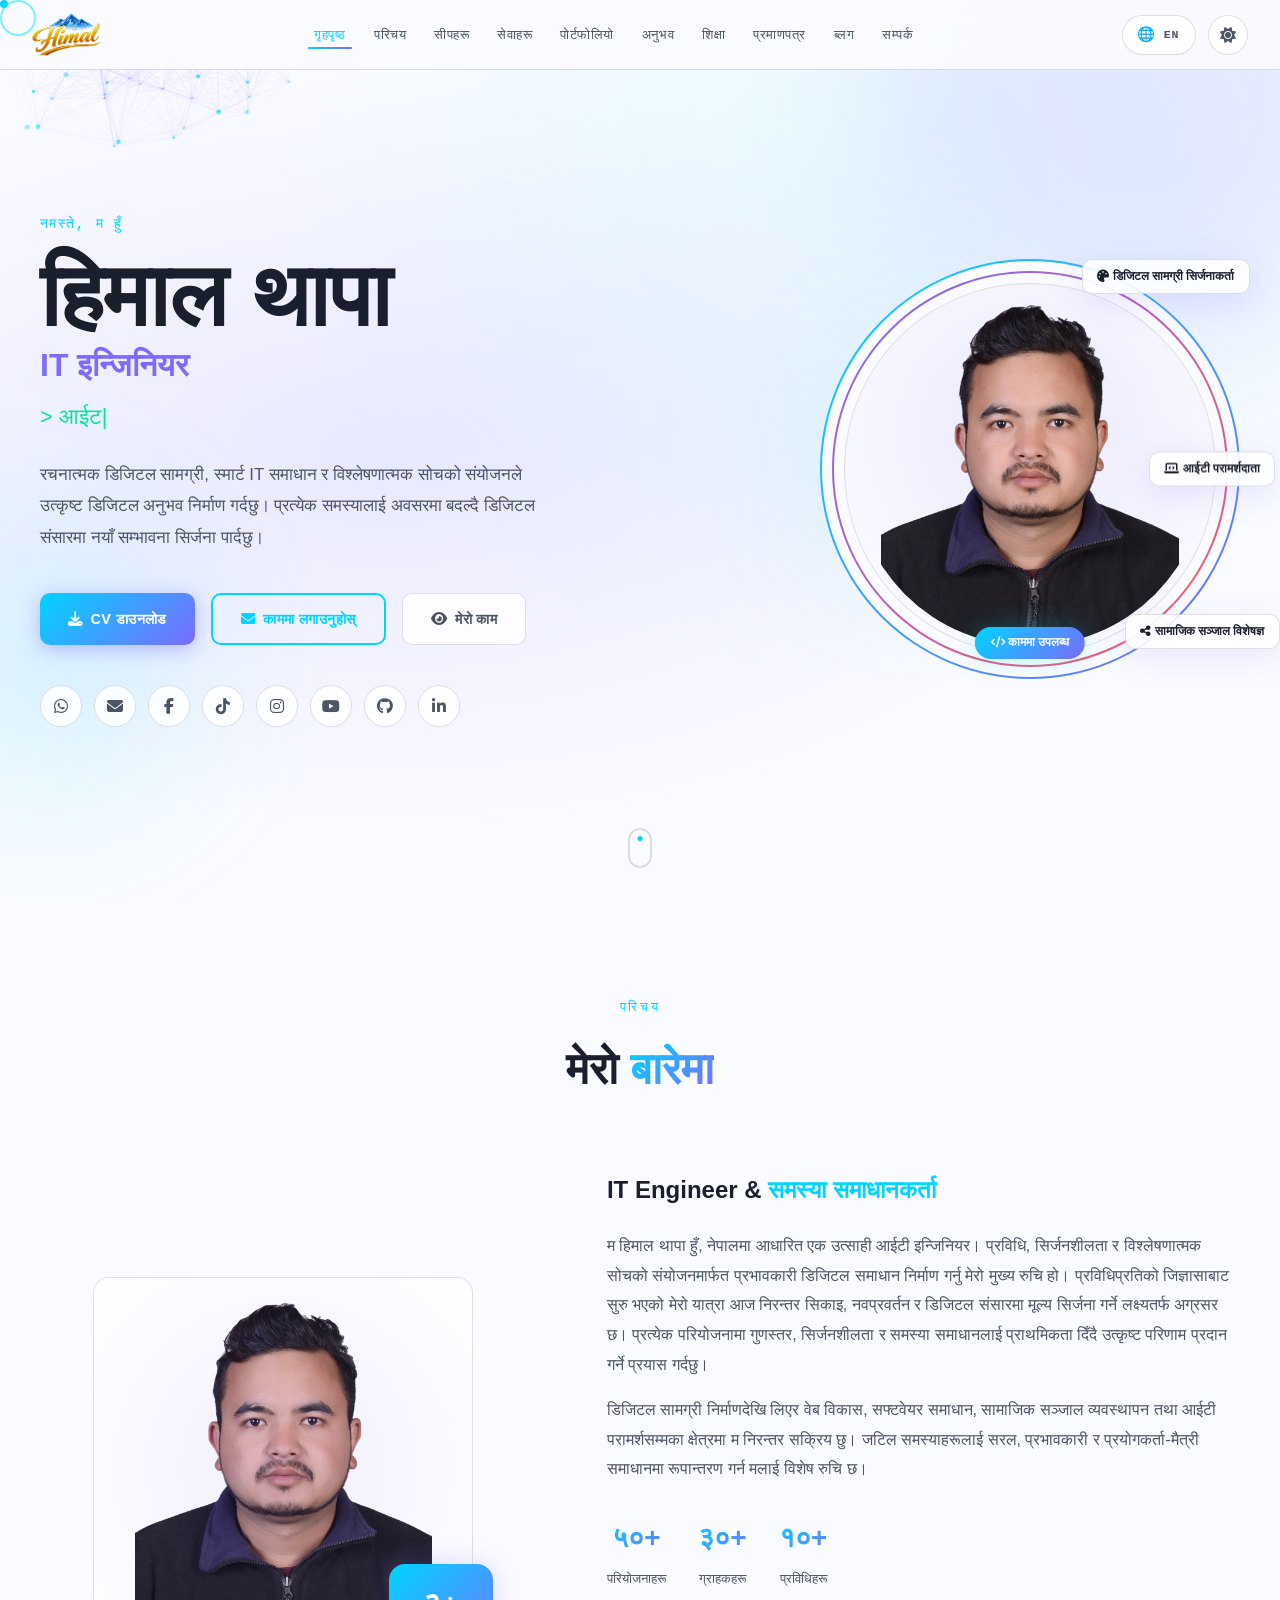
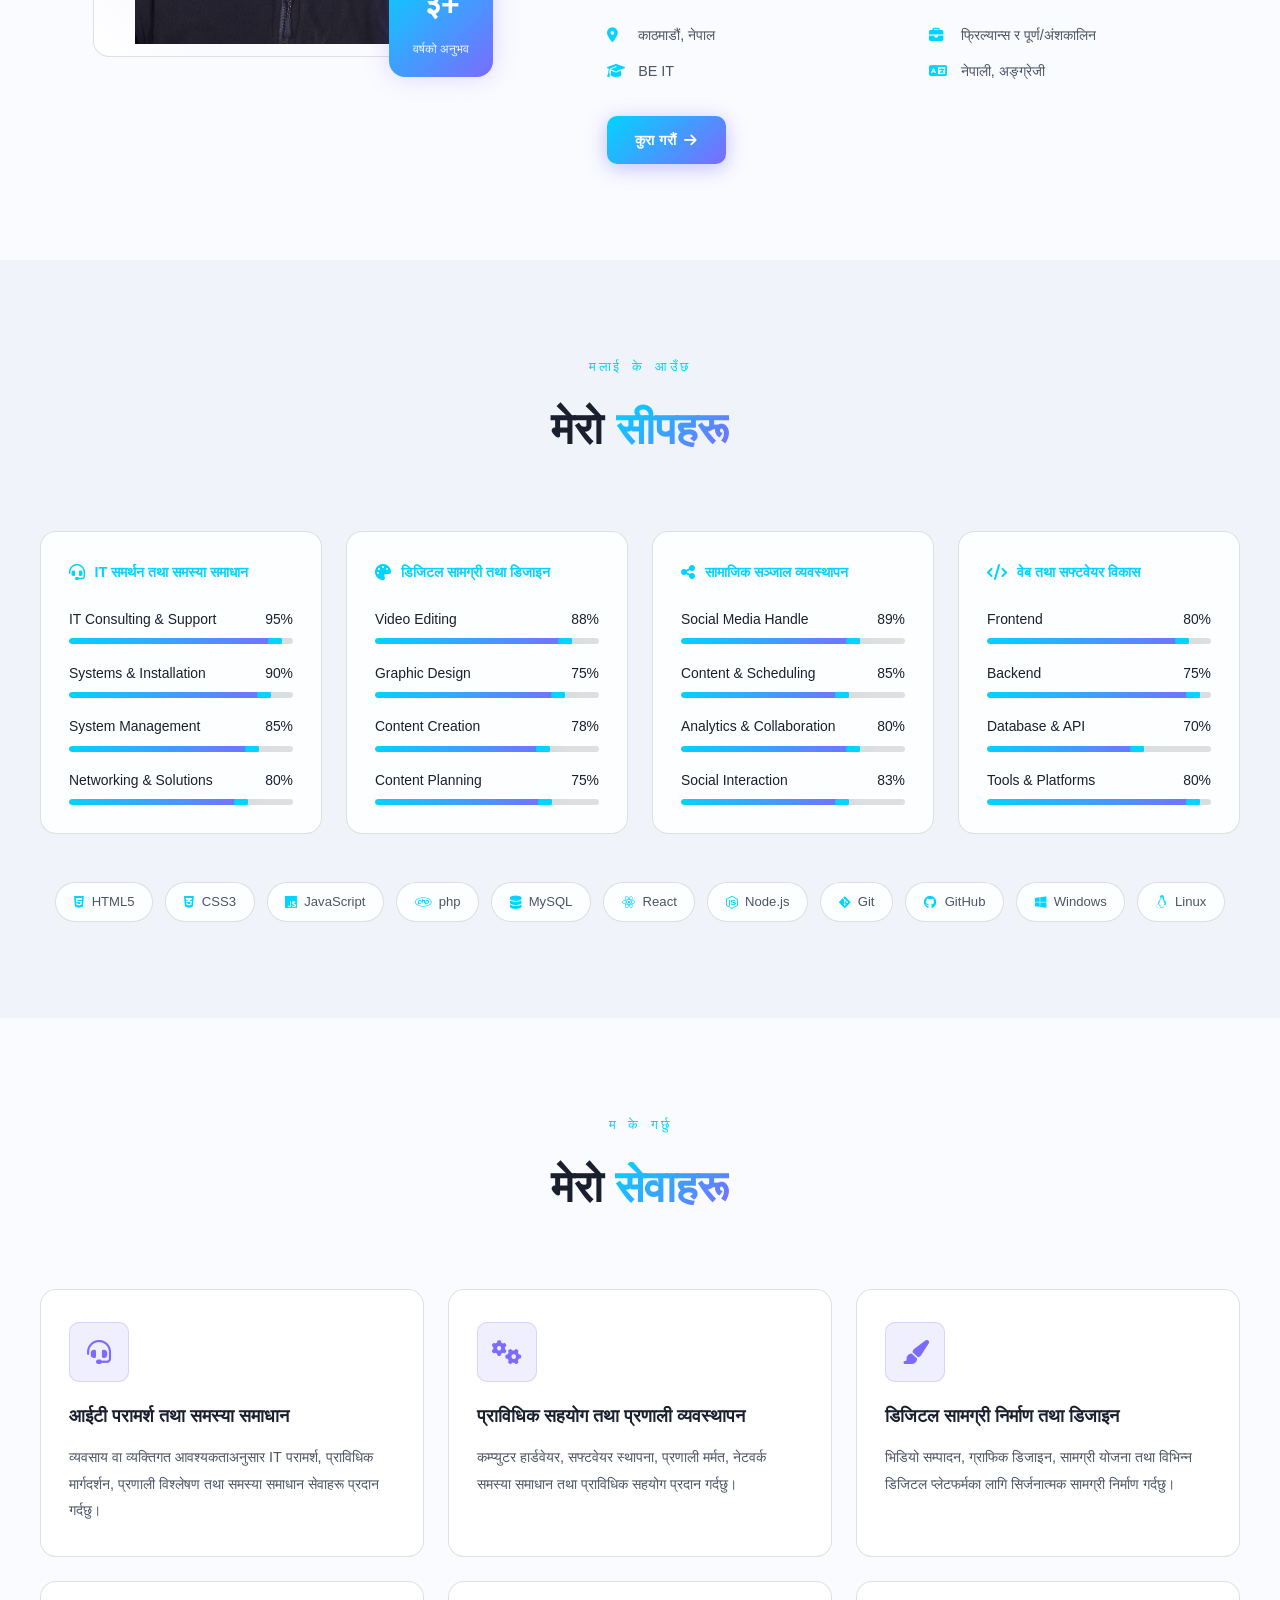
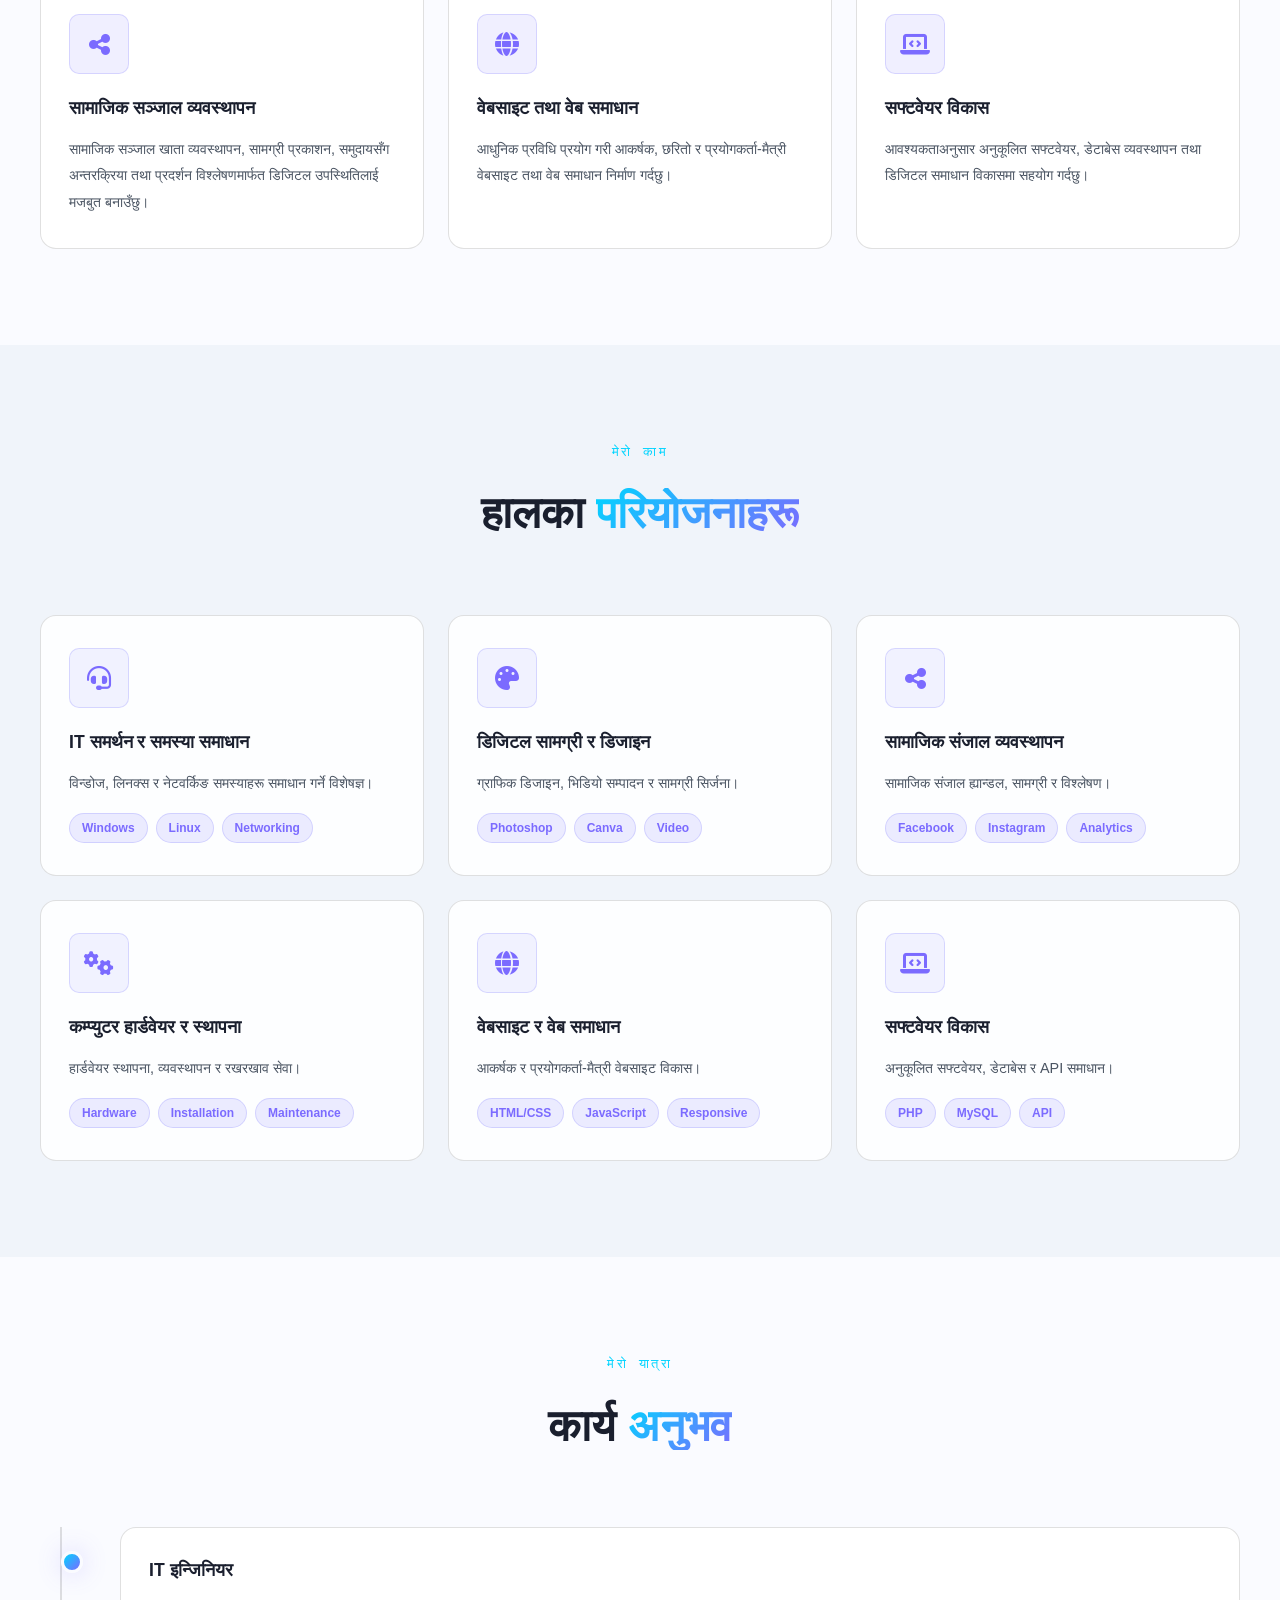
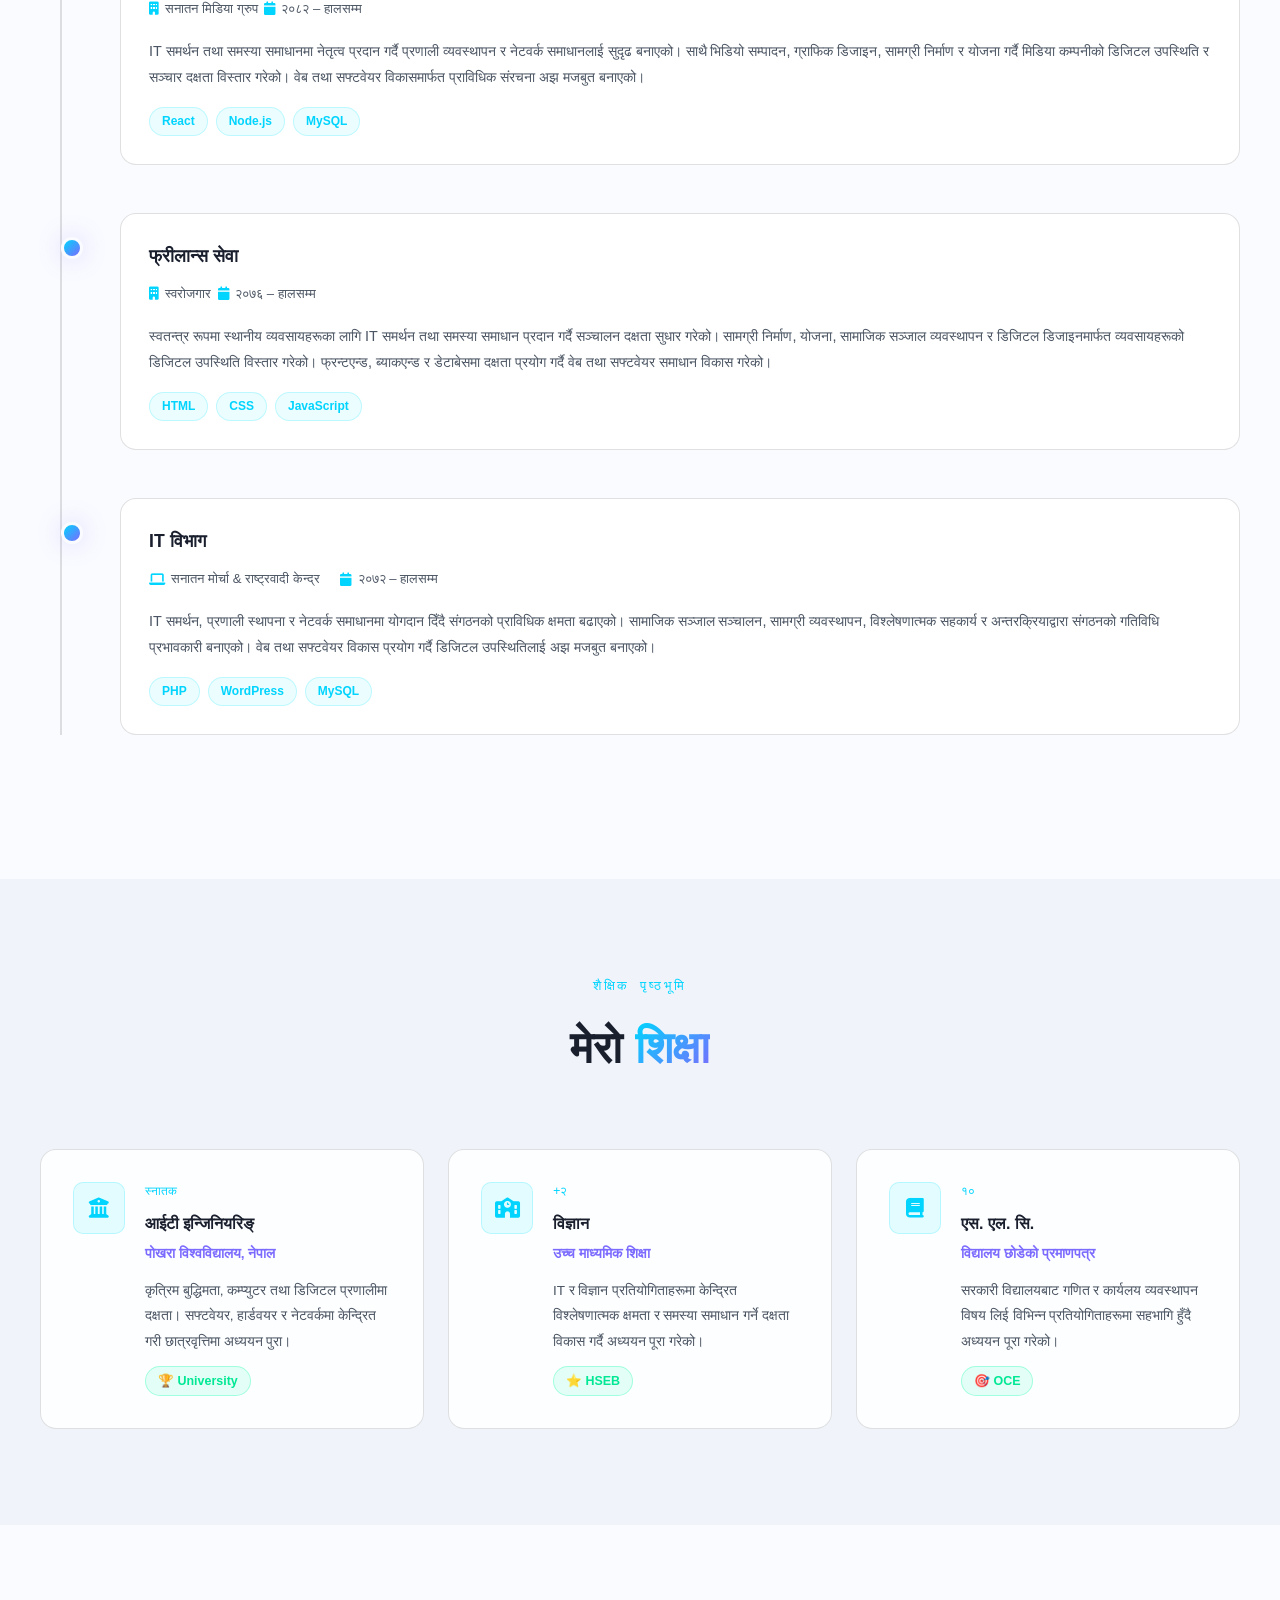
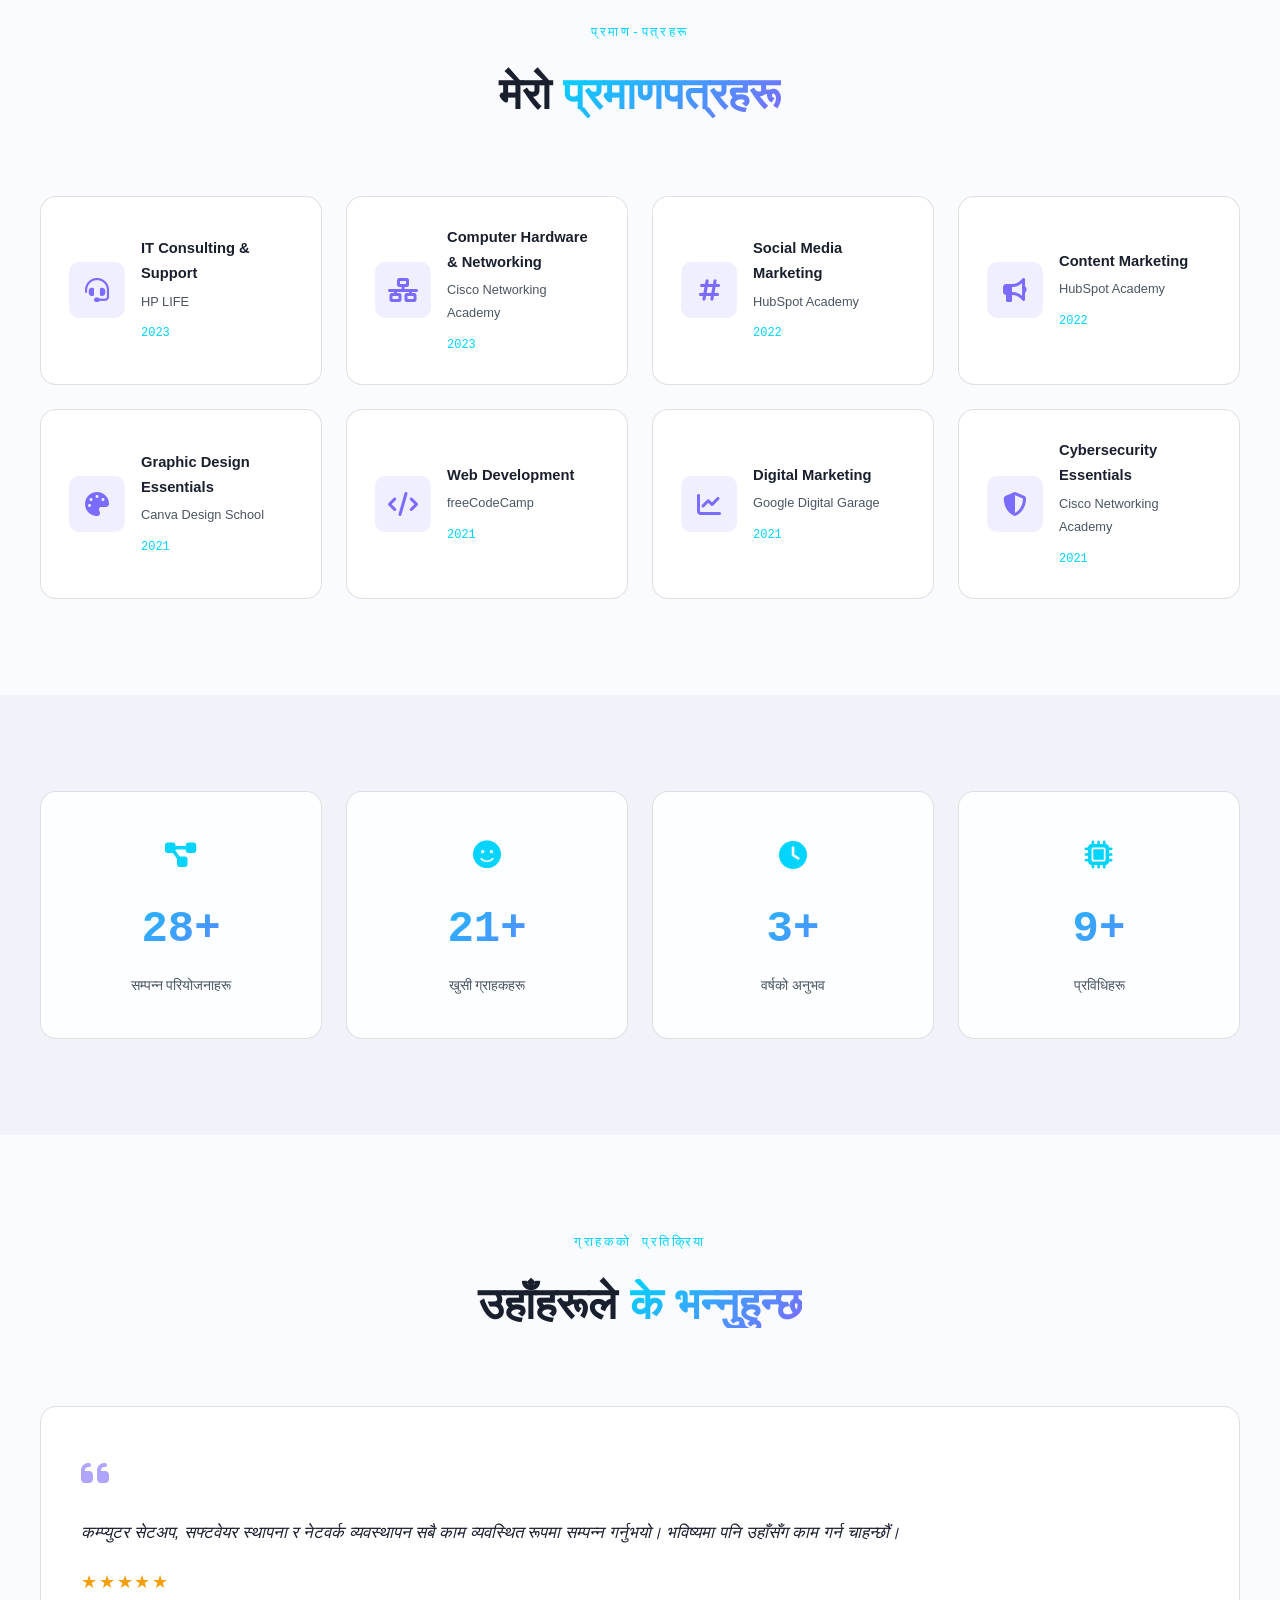
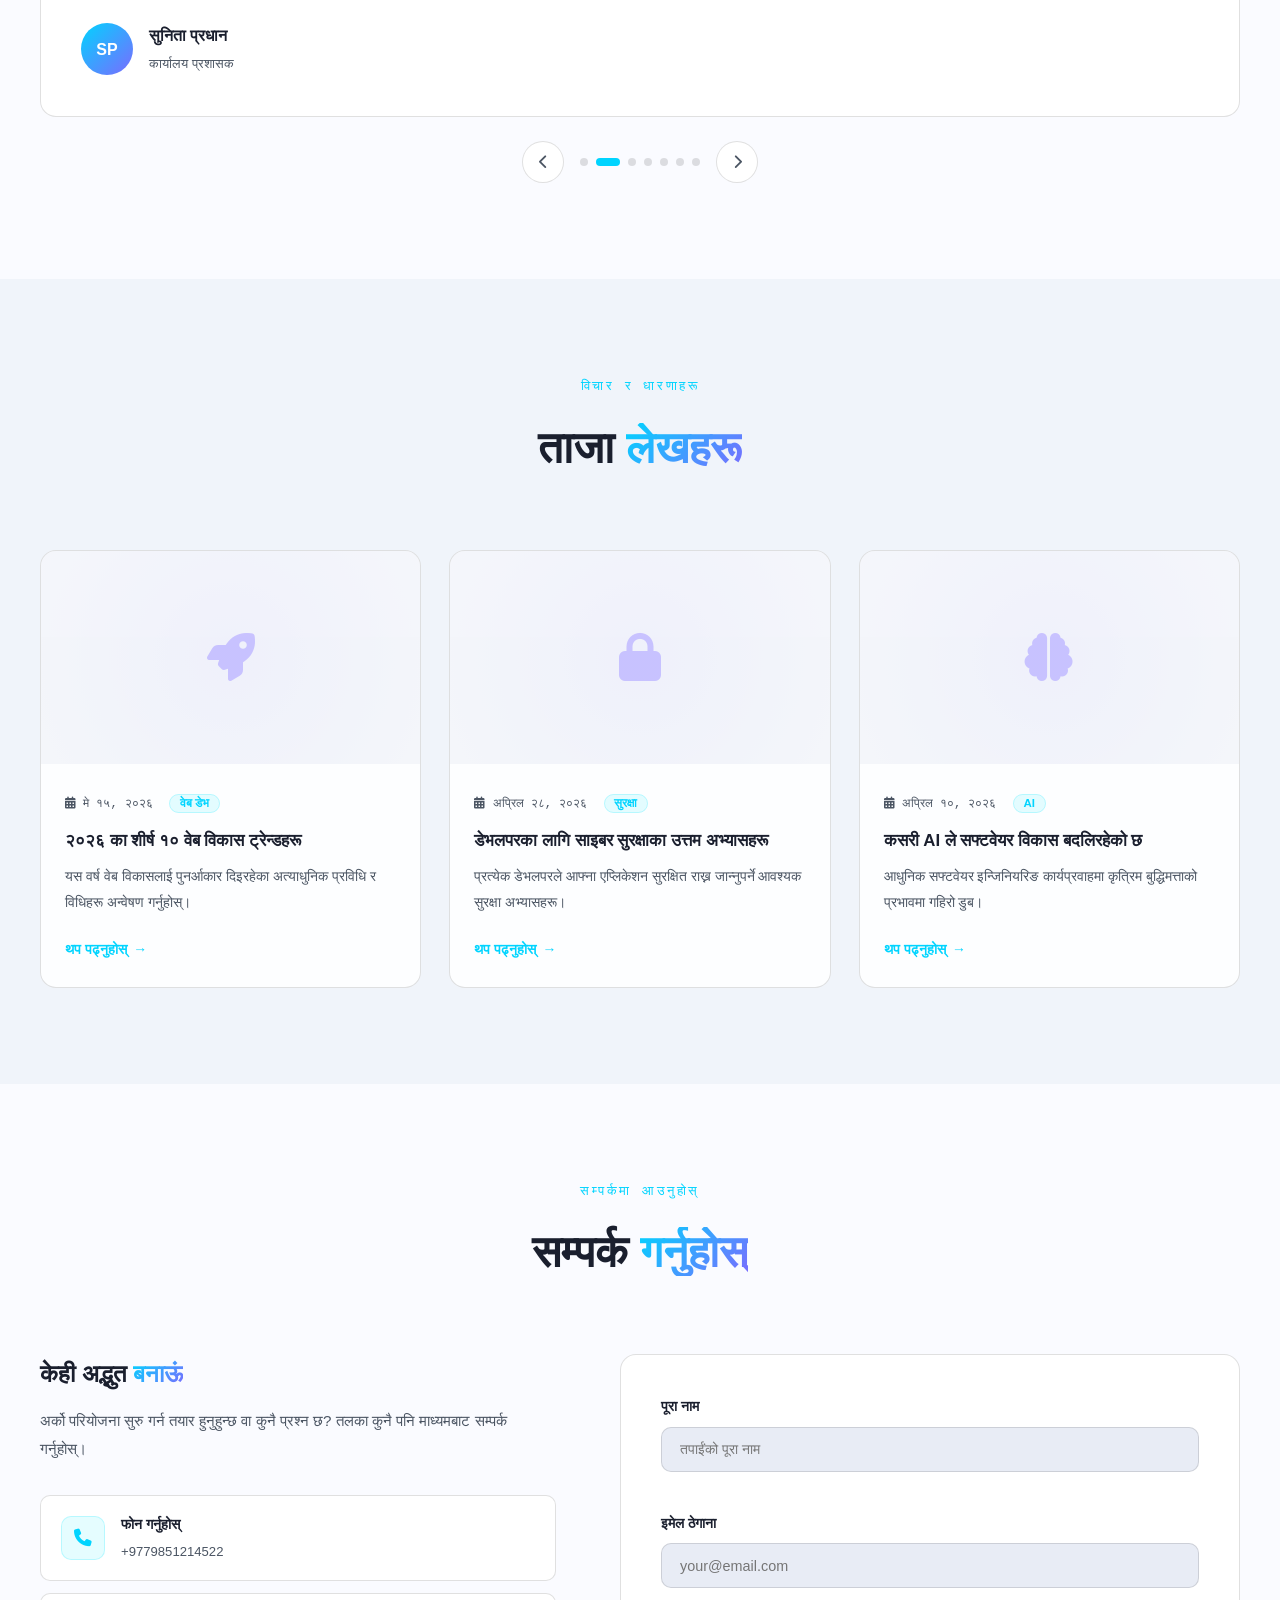
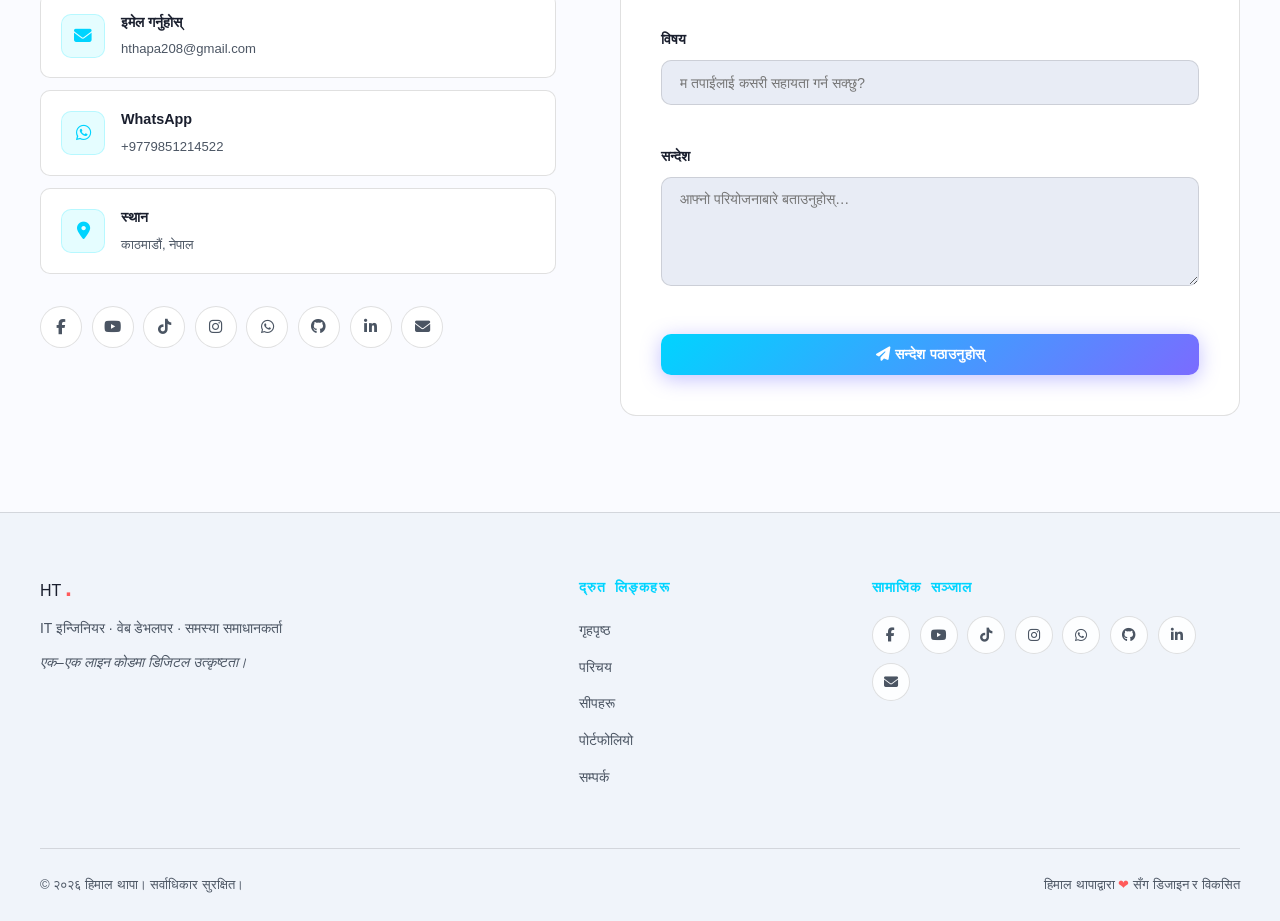
==== commit 1ce6a1be: "Update index.html" ====
--- a/index.html
+++ b/index.html
@@ -25,17 +25,19 @@
   <link rel="alternate" hreflang="en" href="https://himal522.com.np/?lang=en" />
   <link rel="alternate" hreflang="x-default" href="https://himal522.com.np/" />
 
-  <!-- Open Graph -->
   <meta property="og:type" content="website" />
-  <meta property="og:title" content="Himal Thapa | IT Engineer" />
-  <meta property="og:description" content="Premium portfolio of Himal Thapa – IT Engineer & Developer based in Nepal. IT Support, Web Development, Digital Content, and more." />
-  <meta property="og:url" content="https://himal522.com.np/" />
-  <meta property="og:image" content="https://himal522.com.np/public_assets/og-im.png" />
-  <meta property="og:image:width" content="1200" />
-  <meta property="og:image:height" content="630" />
-  <meta property="og:locale" content="ne_NP" />
-  <meta property="og:locale:alternate" content="en_US" />
-  <meta property="og:site_name" content="Himal Thapa Portfolio" />
+<meta property="og:title" content="Himal Thapa | IT Engineer" />
+<meta property="og:description" content="Premium portfolio of Himal Thapa – IT Engineer & Developer based in Nepal. IT Support, Web Development, Digital Content, and more." />
+<meta property="og:url" content="https://himal522.com.np/" />
+<meta property="og:site_name" content="Himal Thapa Portfolio" />
+<meta property="og:locale" content="en_US" />
+
+<meta property="og:image" content="https://himal522.com.np/public_assets/og-im.png?v=2" />
+<meta property="og:image:secure_url" content="https://himal522.com.np/public_assets/og-im.png?v=2" />
+<meta property="og:image:type" content="image/png" />
+<meta property="og:image:width" content="1200" />
+<meta property="og:image:height" content="630" />
+<meta property="og:image:alt" content="Himal Thapa Portfolio" />
 
   <!-- Twitter Card -->
   <meta name="twitter:card" content="summary_large_image" />
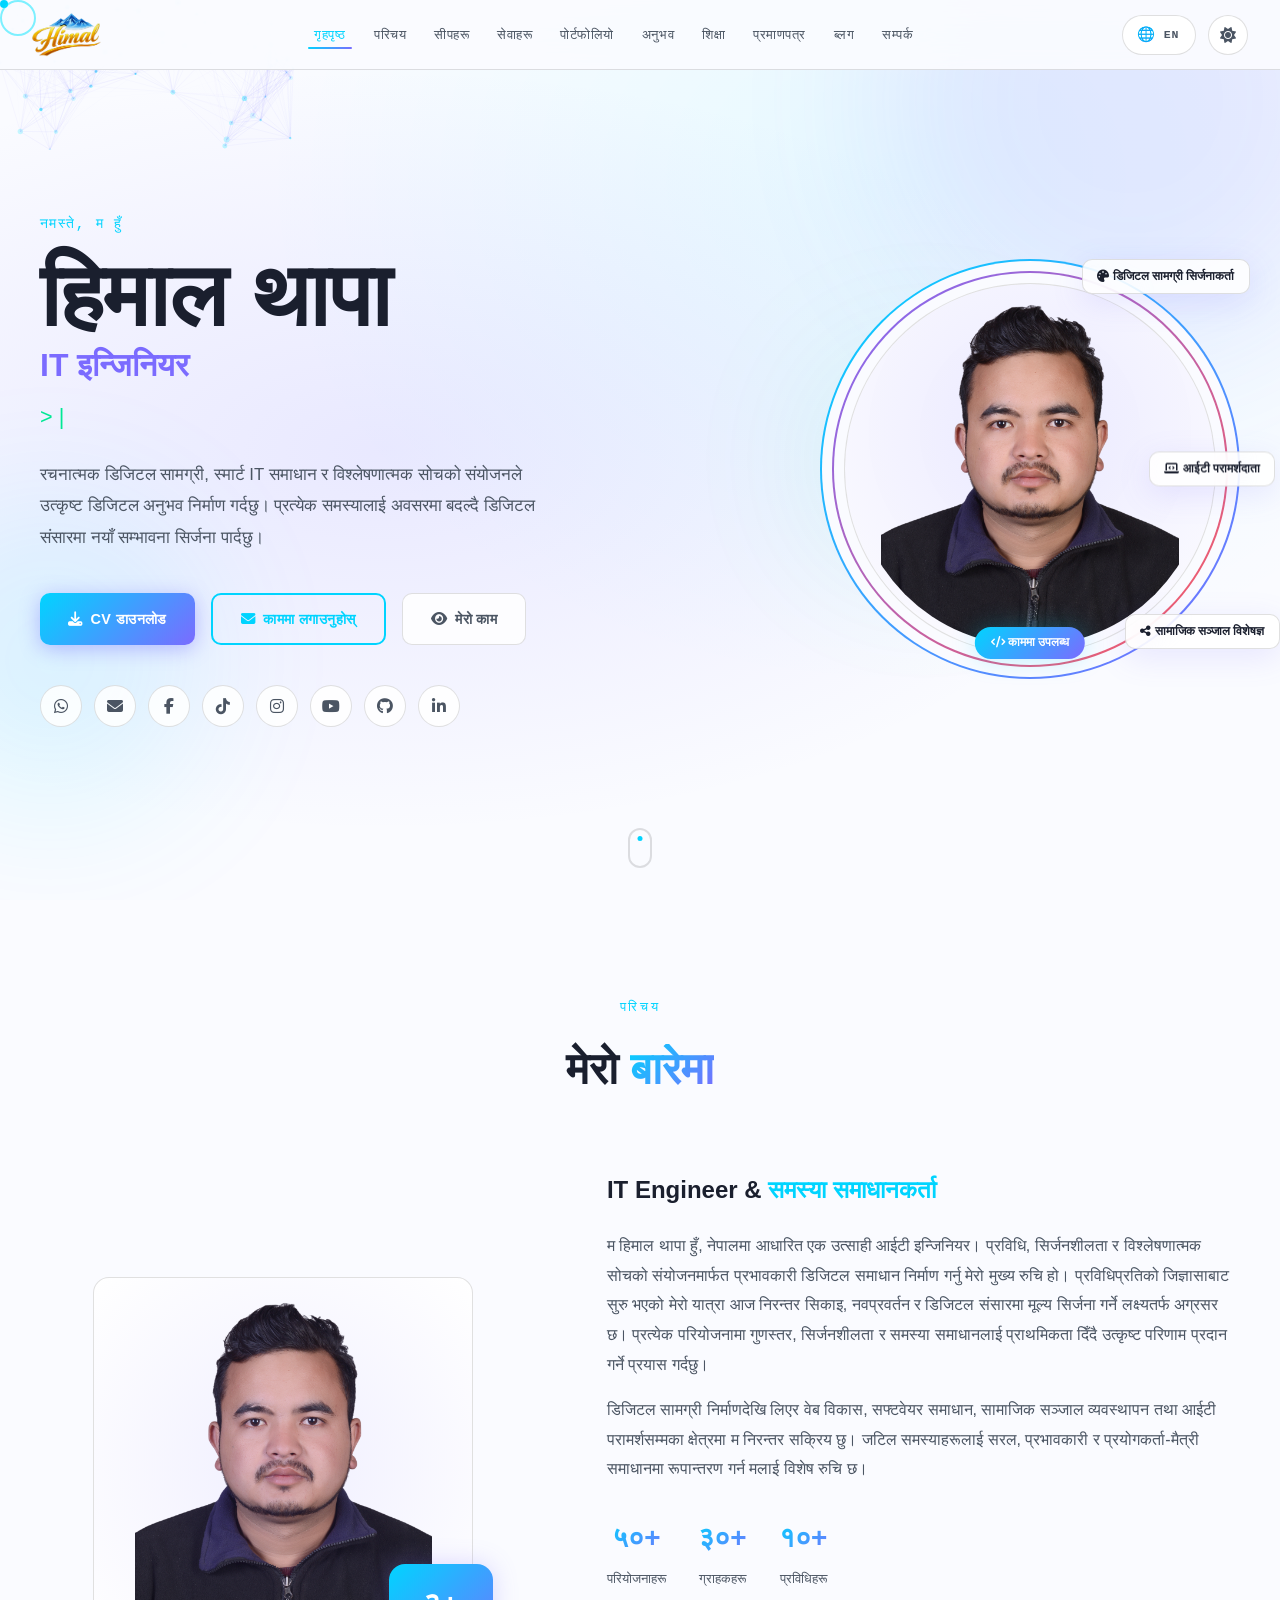
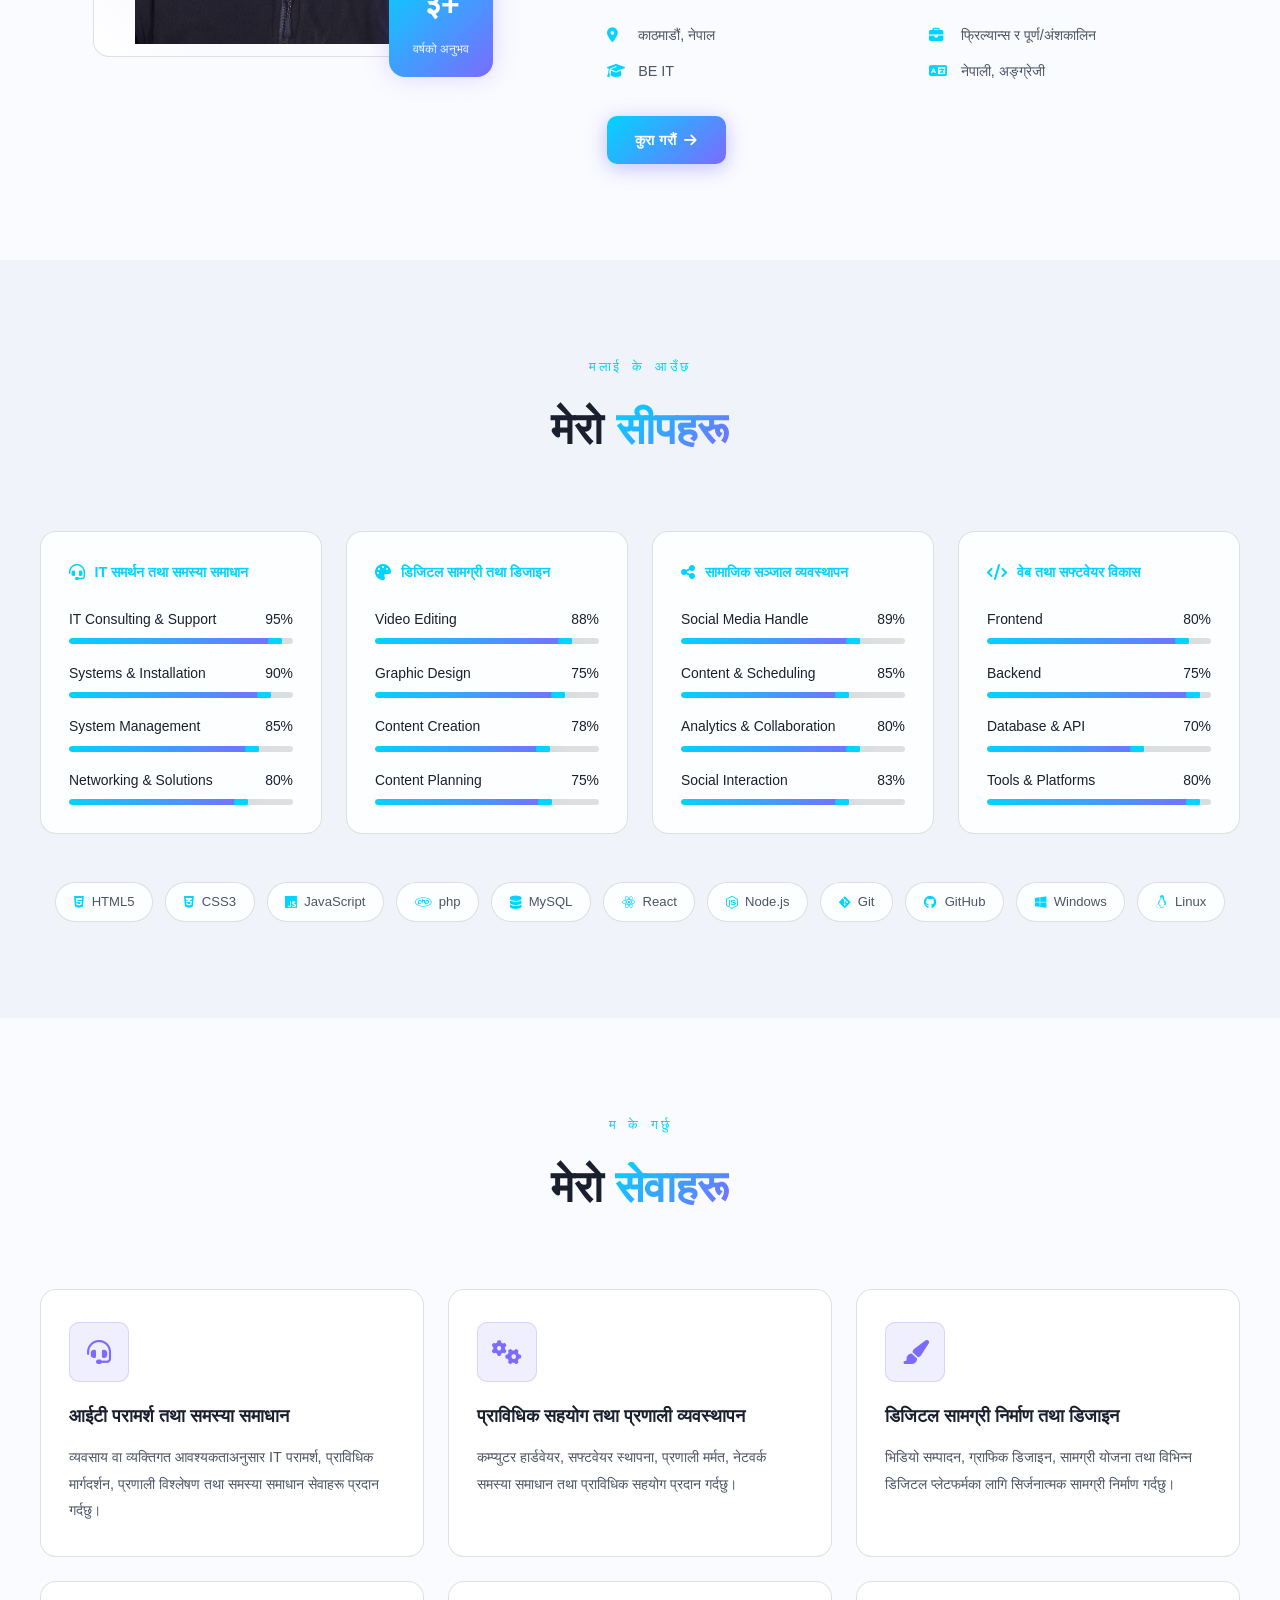
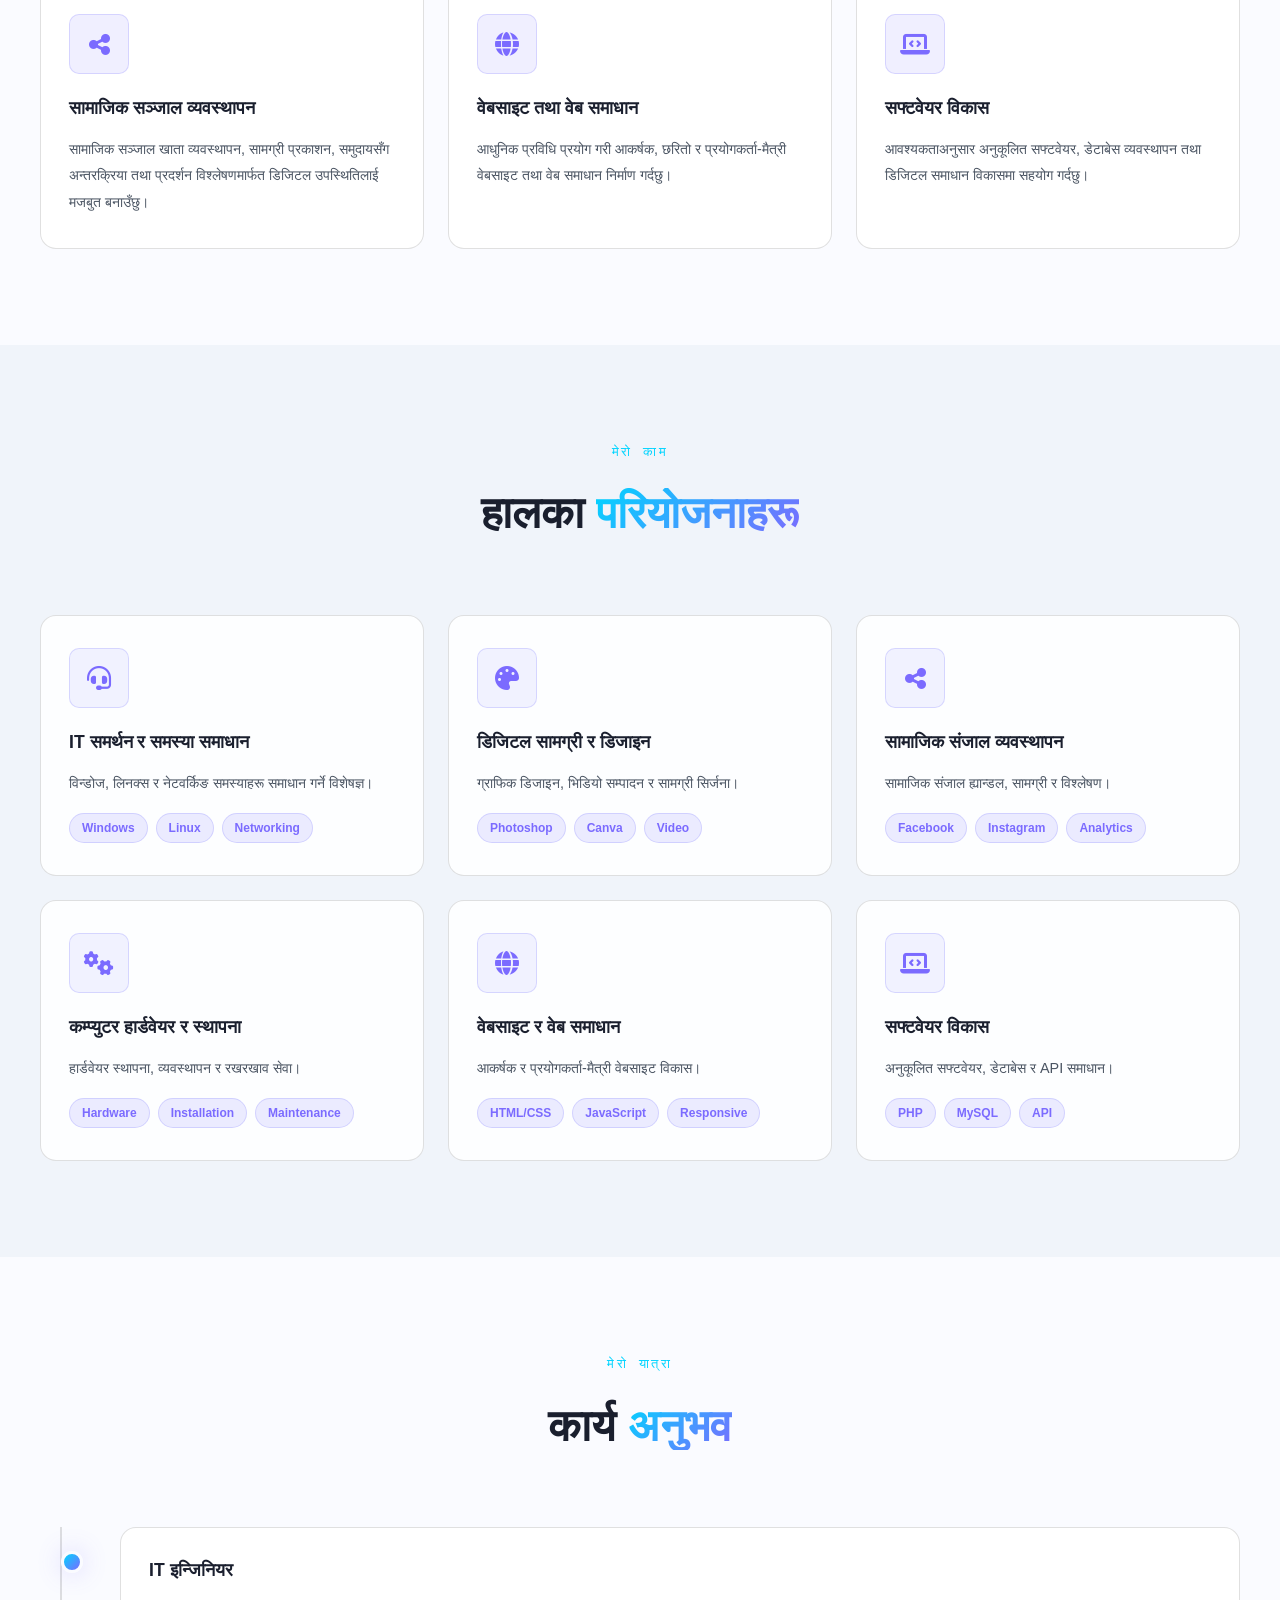
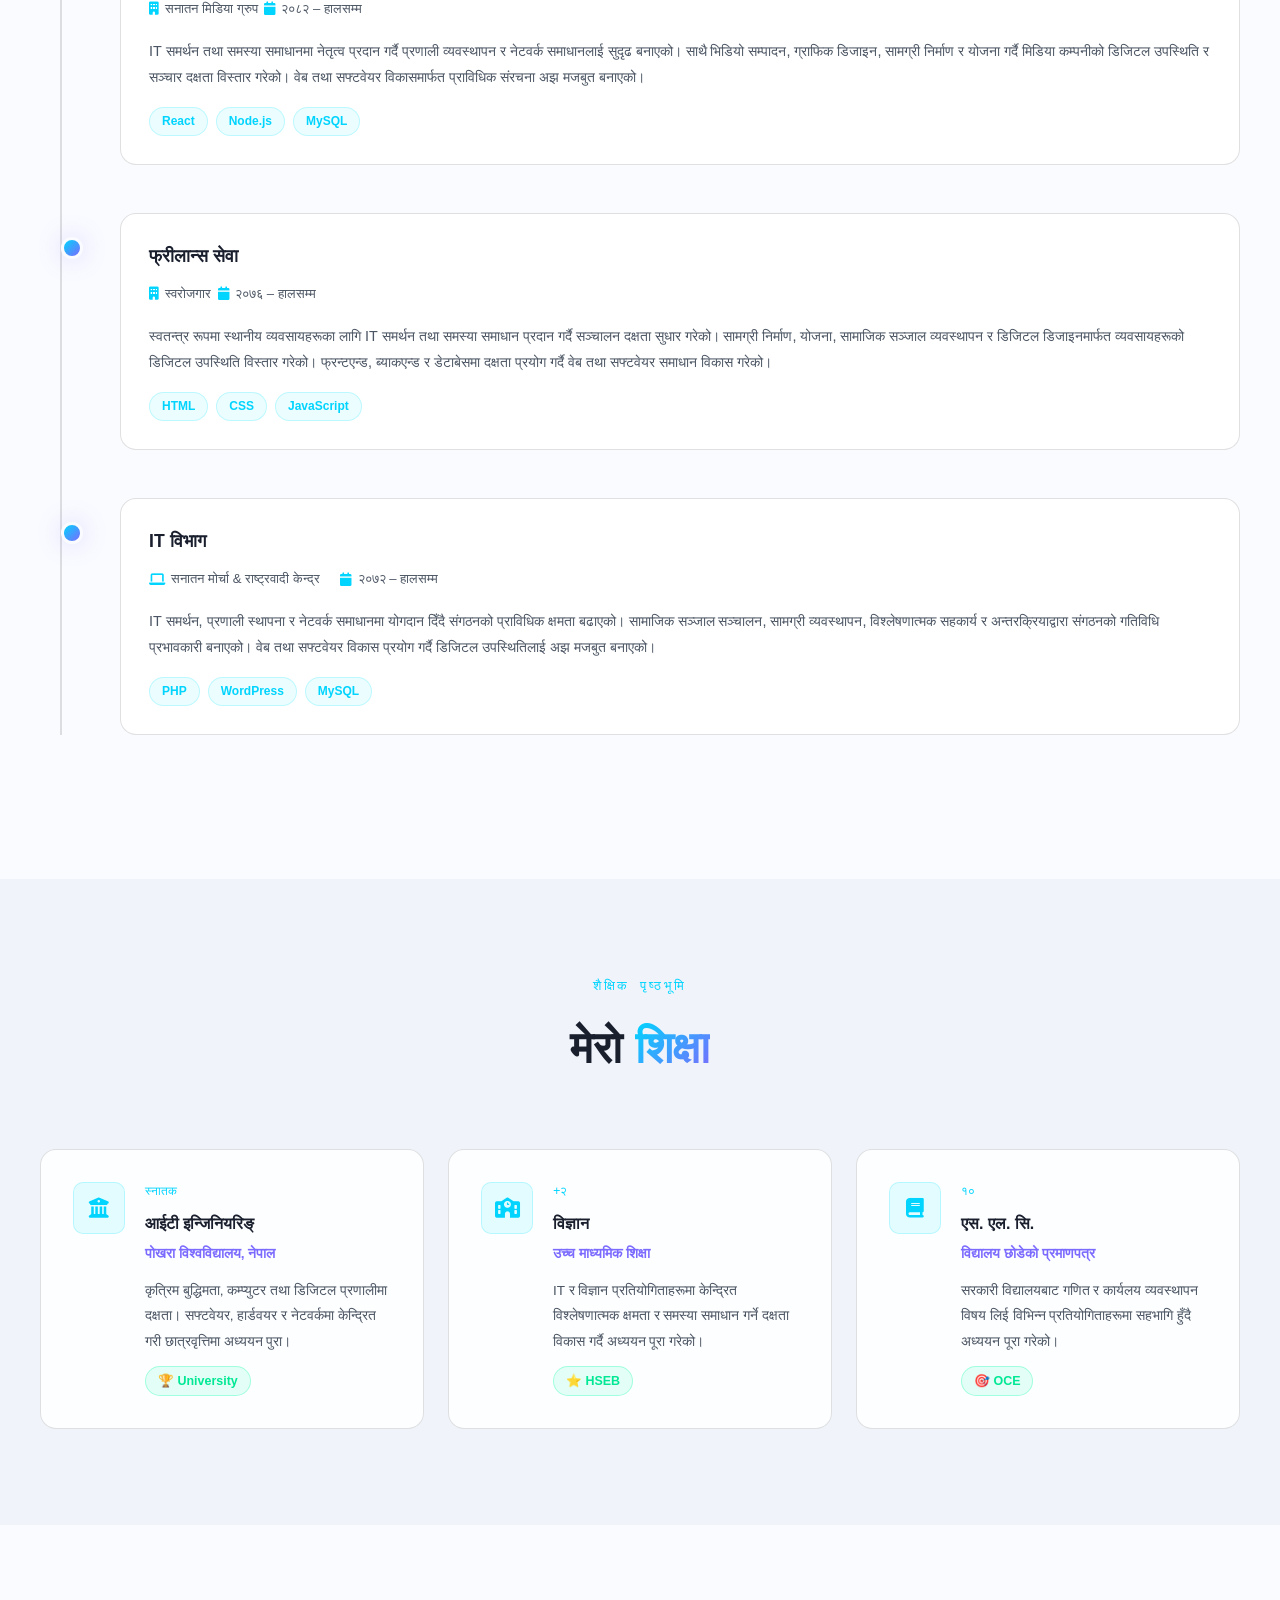
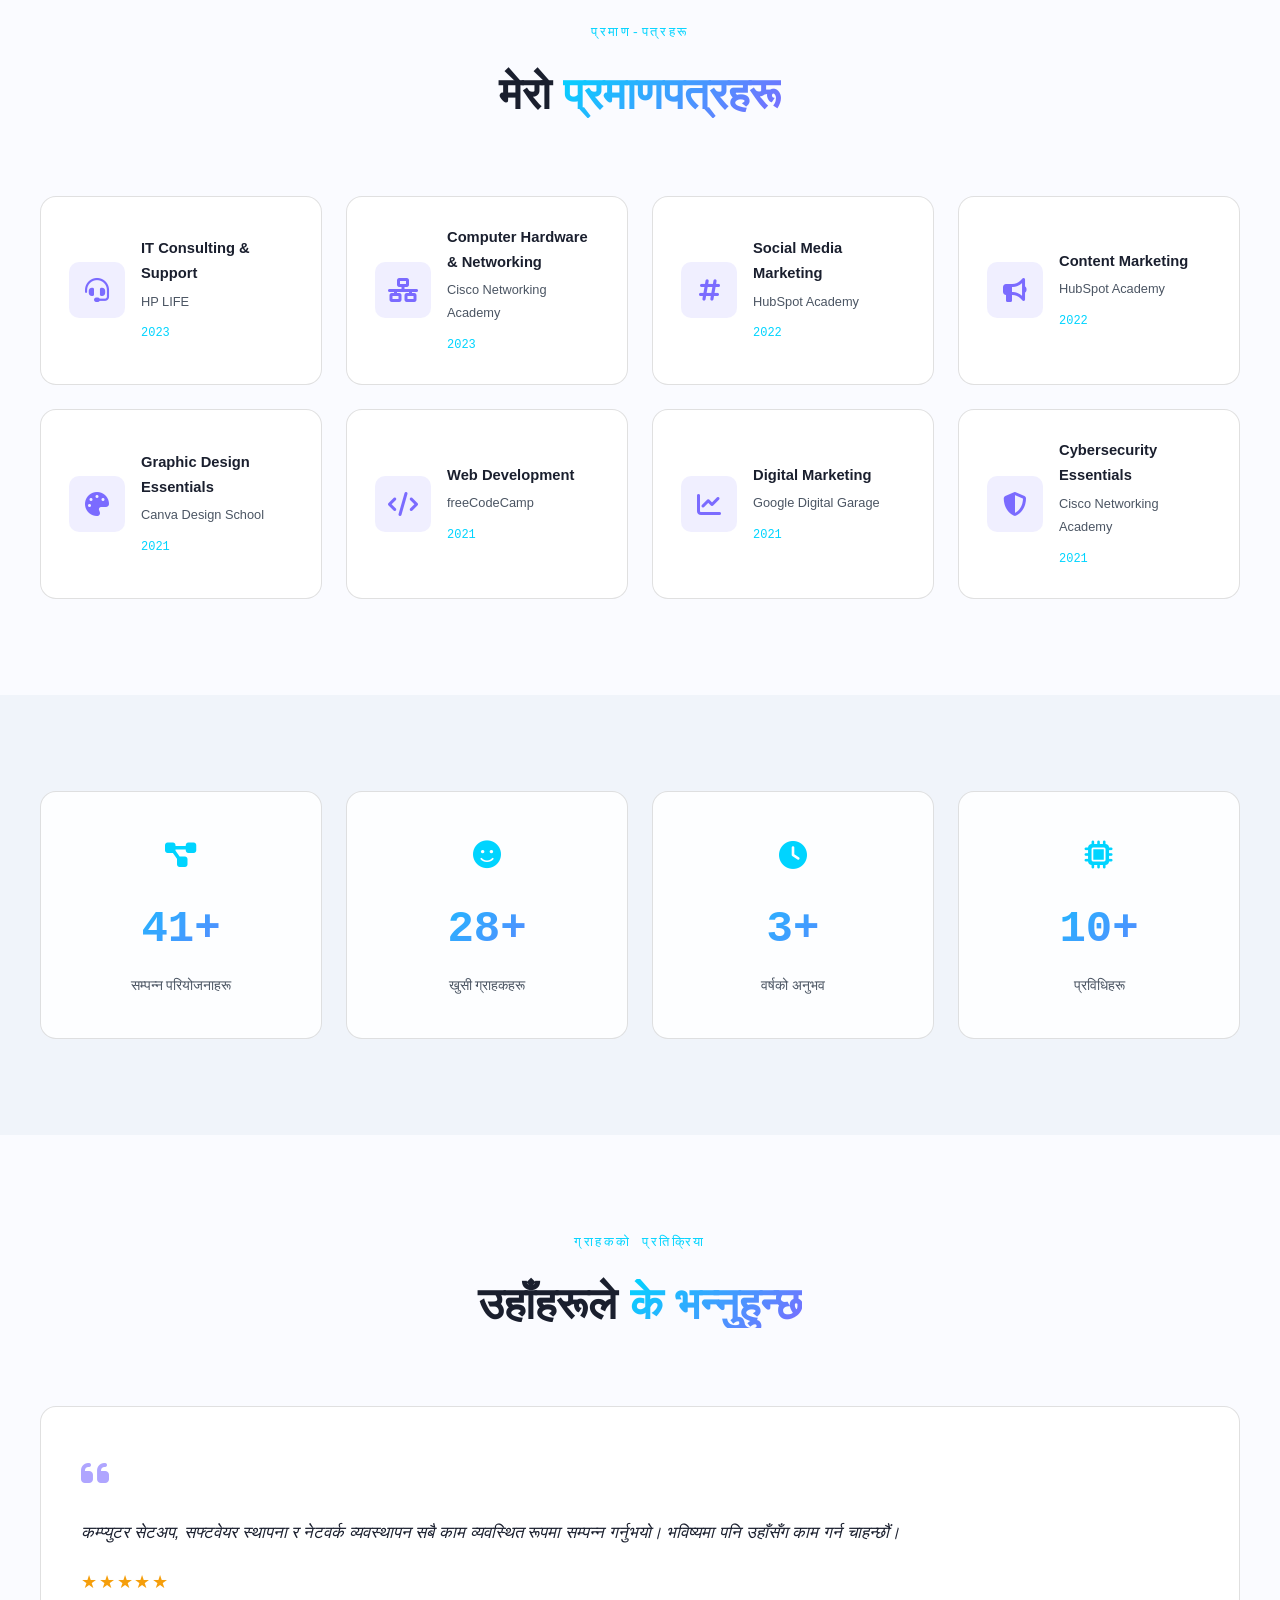
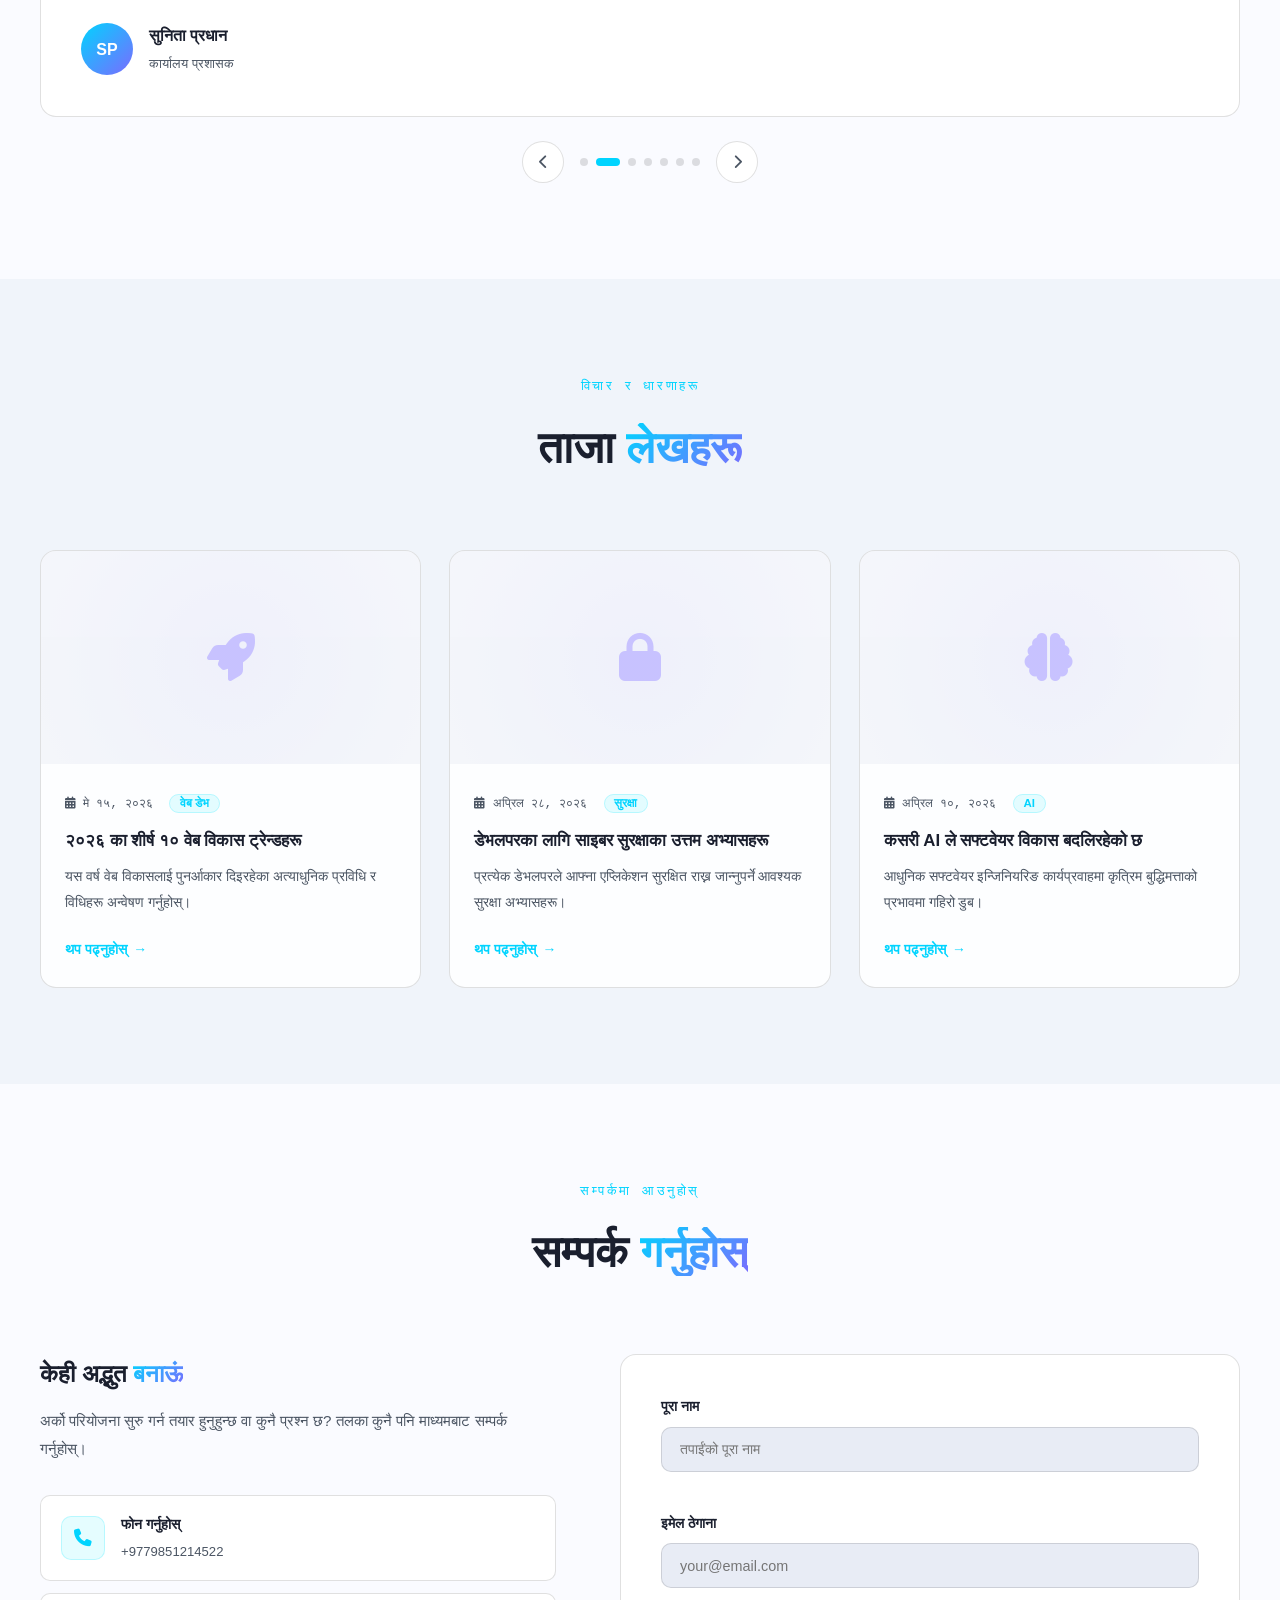
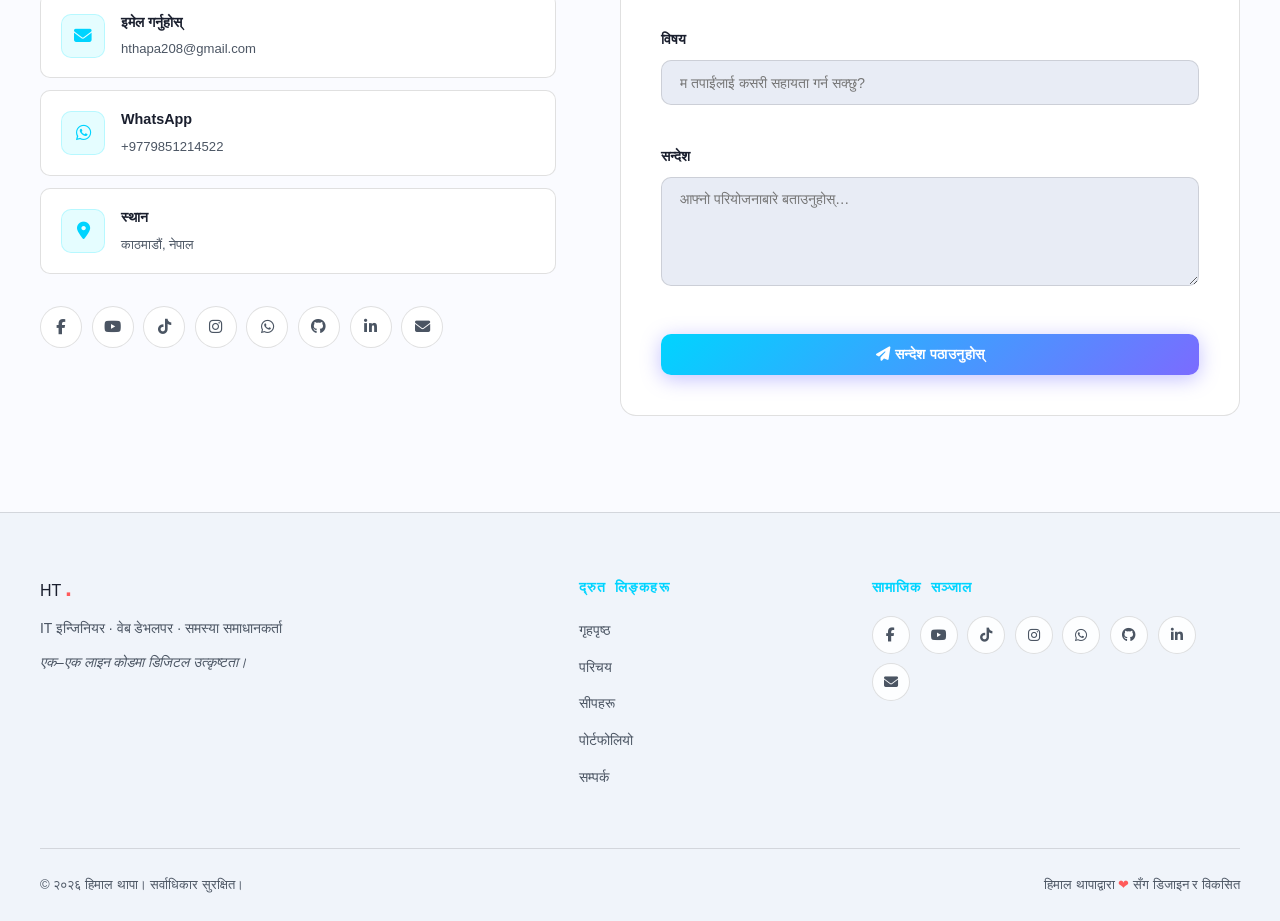
==== commit efa346f3: "Update index.html" ====
--- a/index.html
+++ b/index.html
@@ -7,15 +7,7 @@
   <meta http-equiv="Content-Security-Policy" content="default-src 'self' https:; script-src 'self' https://cdnjs.cloudflare.com https://fonts.googleapis.com 'unsafe-inline'; style-src 'self' https://cdnjs.cloudflare.com https://fonts.googleapis.com https://fonts.gstatic.com 'unsafe-inline'; font-src https://fonts.gstatic.com https://cdnjs.cloudflare.com; img-src 'self' data: https:; connect-src 'self';" />
   <meta name="referrer" content="strict-origin-when-cross-origin" />
 
-  <!-- SEO: filled by JS from TRANSLATIONS -->
-  <title>Himal522</title>
-  <meta name="description" content="Himal Thapa – IT Engineer, Web Developer & Software Developer. Explore my portfolio." />
-  <meta name="keywords" content="Himal Thapa, IT Engineer, Web Developer, Software Developer, Portfolio, Nepal, IT Support, Web Development, Digital Content" />
-  <meta name="author" content="Himal Thapa" />
-  <meta name="robots" content="index, follow" />
-  <meta name="language" content="Nepali, English" />
-  <meta name="geo.region" content="NP-BAG" />
-  <meta name="geo.placename" content="Kathmandu" />
+ 
 
   <!-- Canonical URL -->
   <link rel="canonical" href="https://himal522.com.np/" />
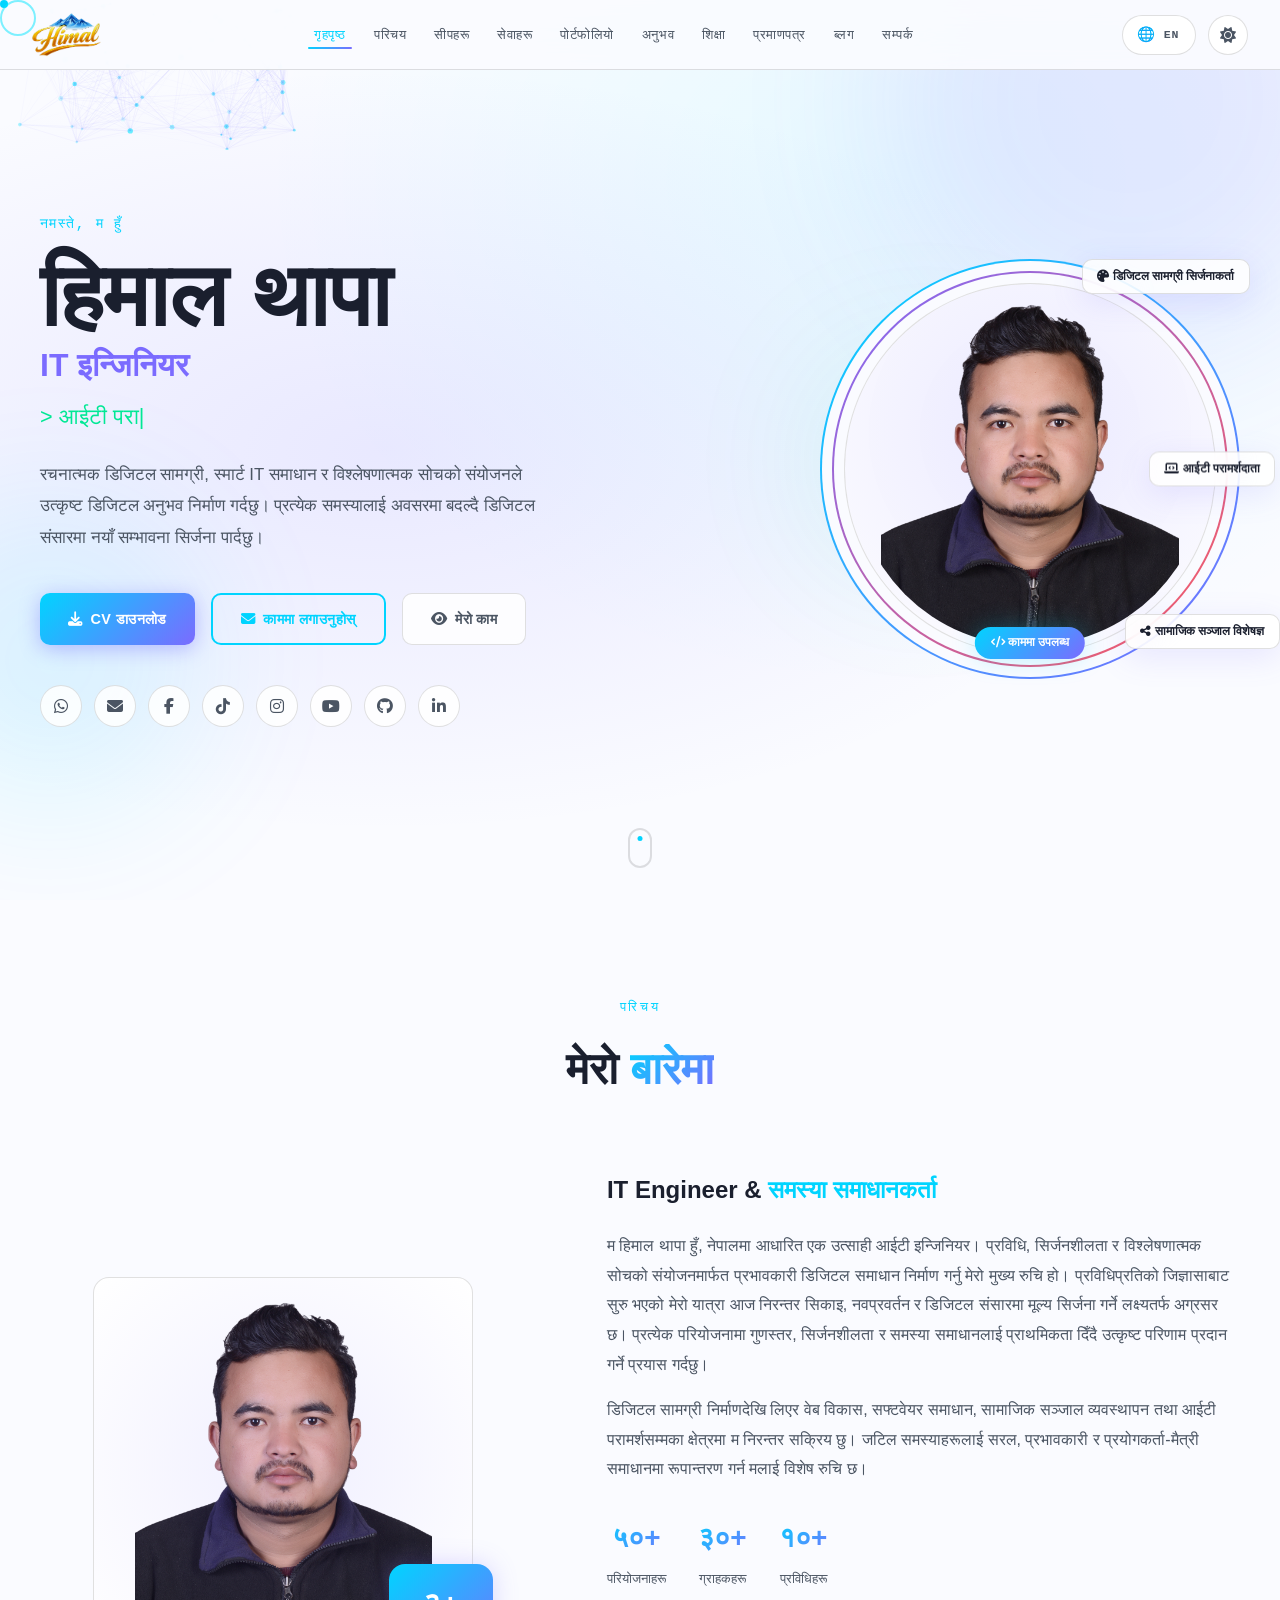
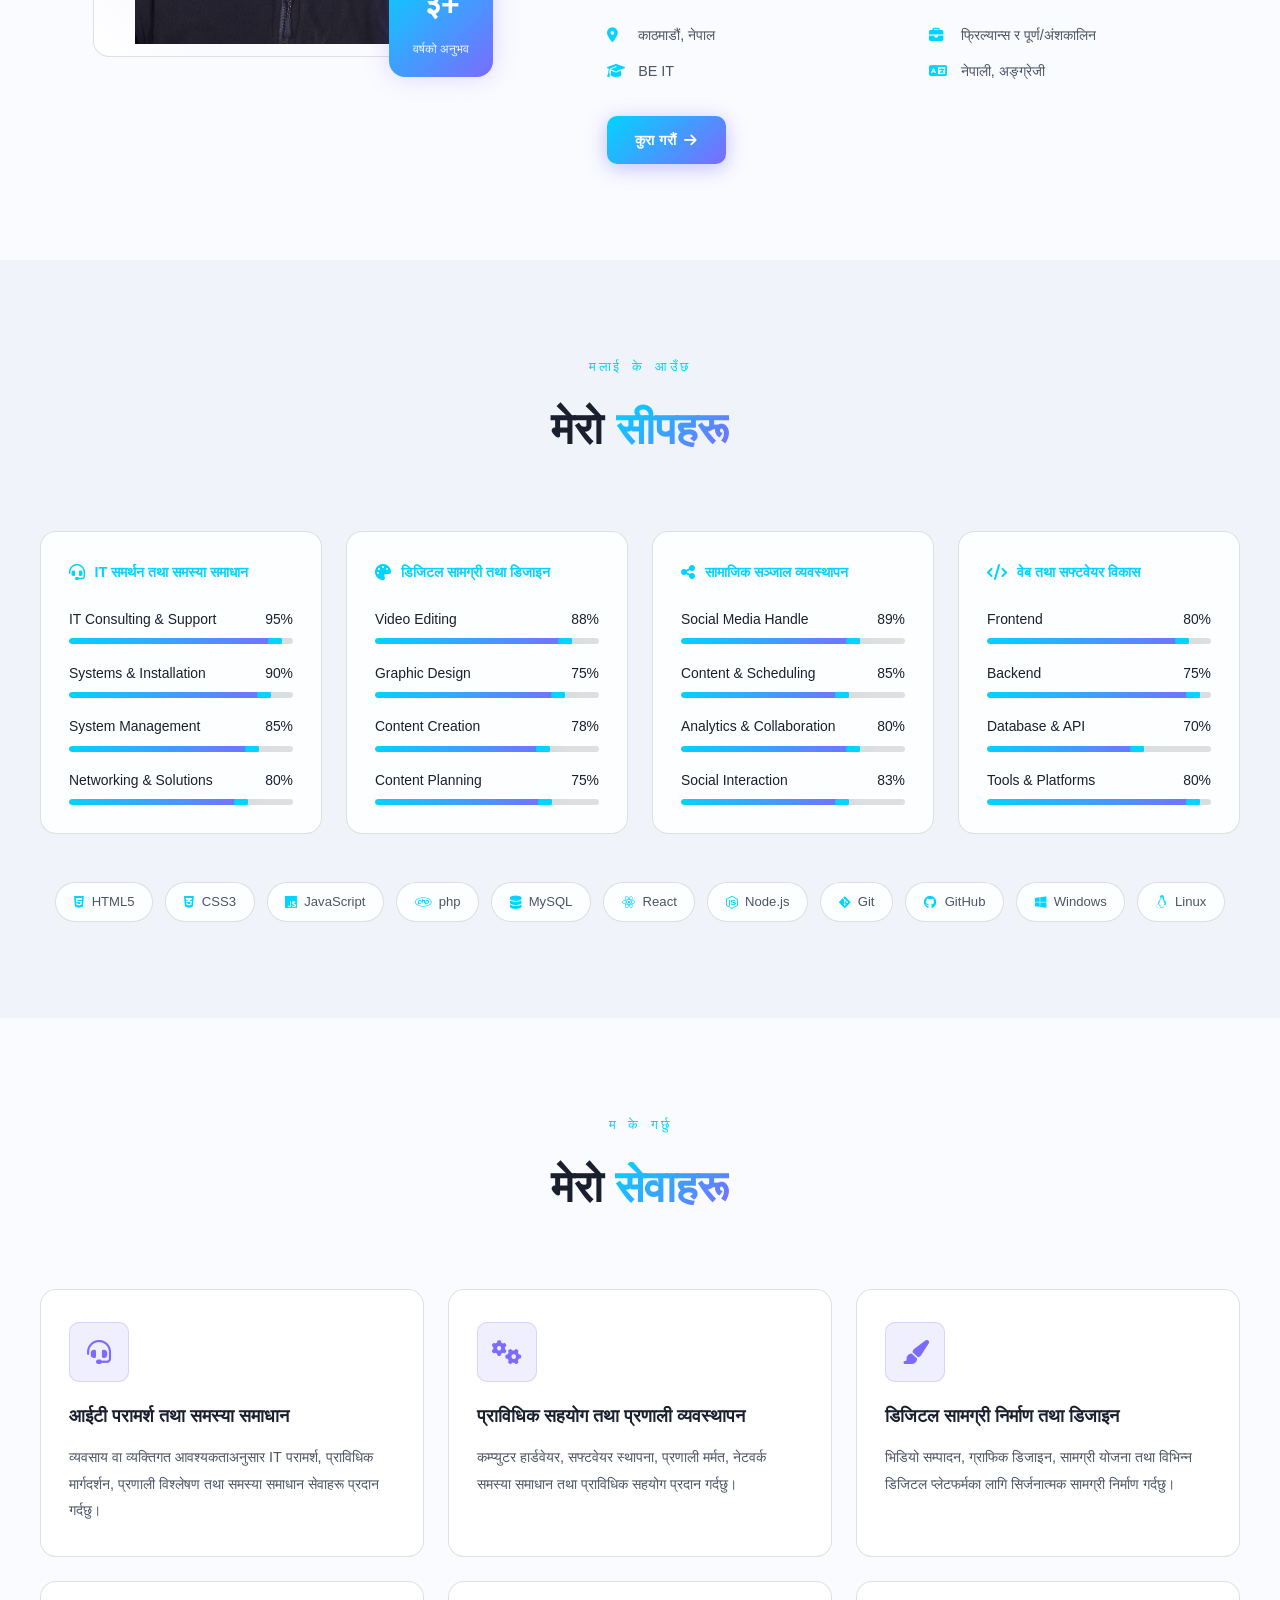
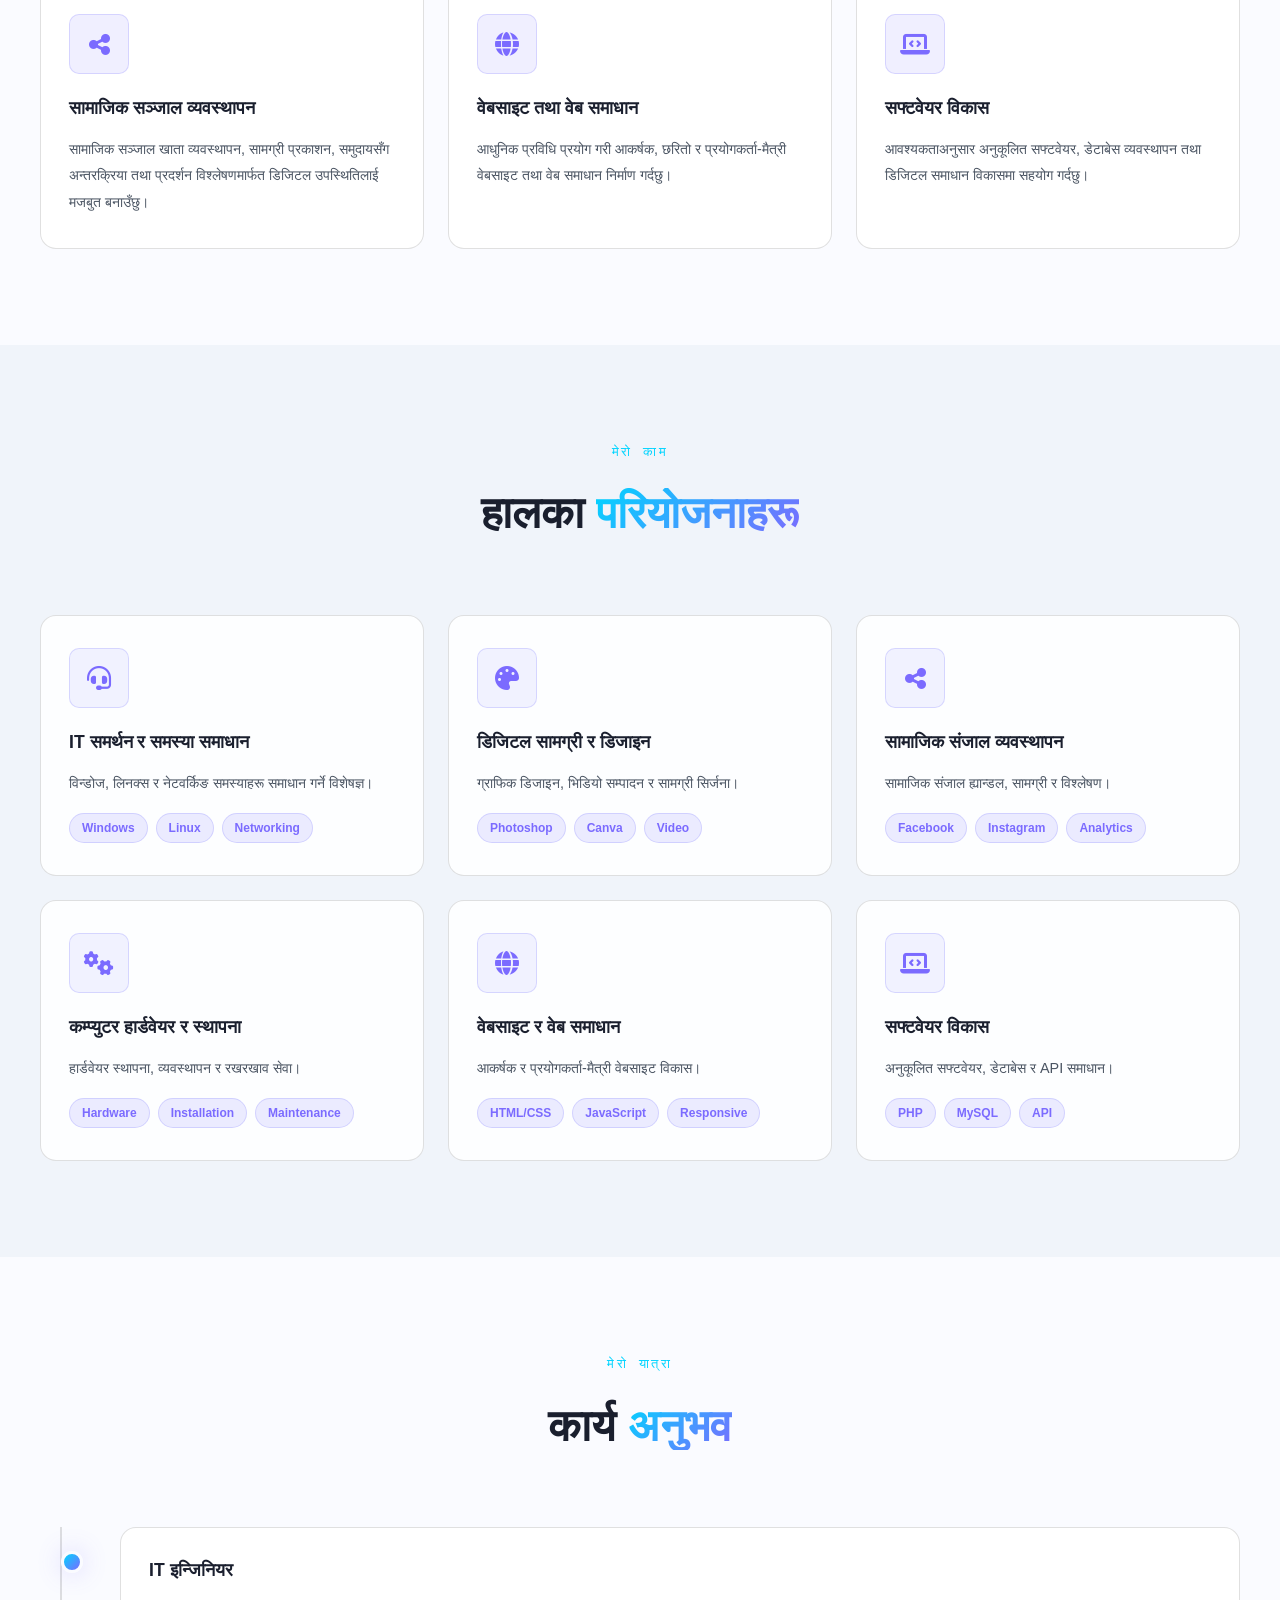
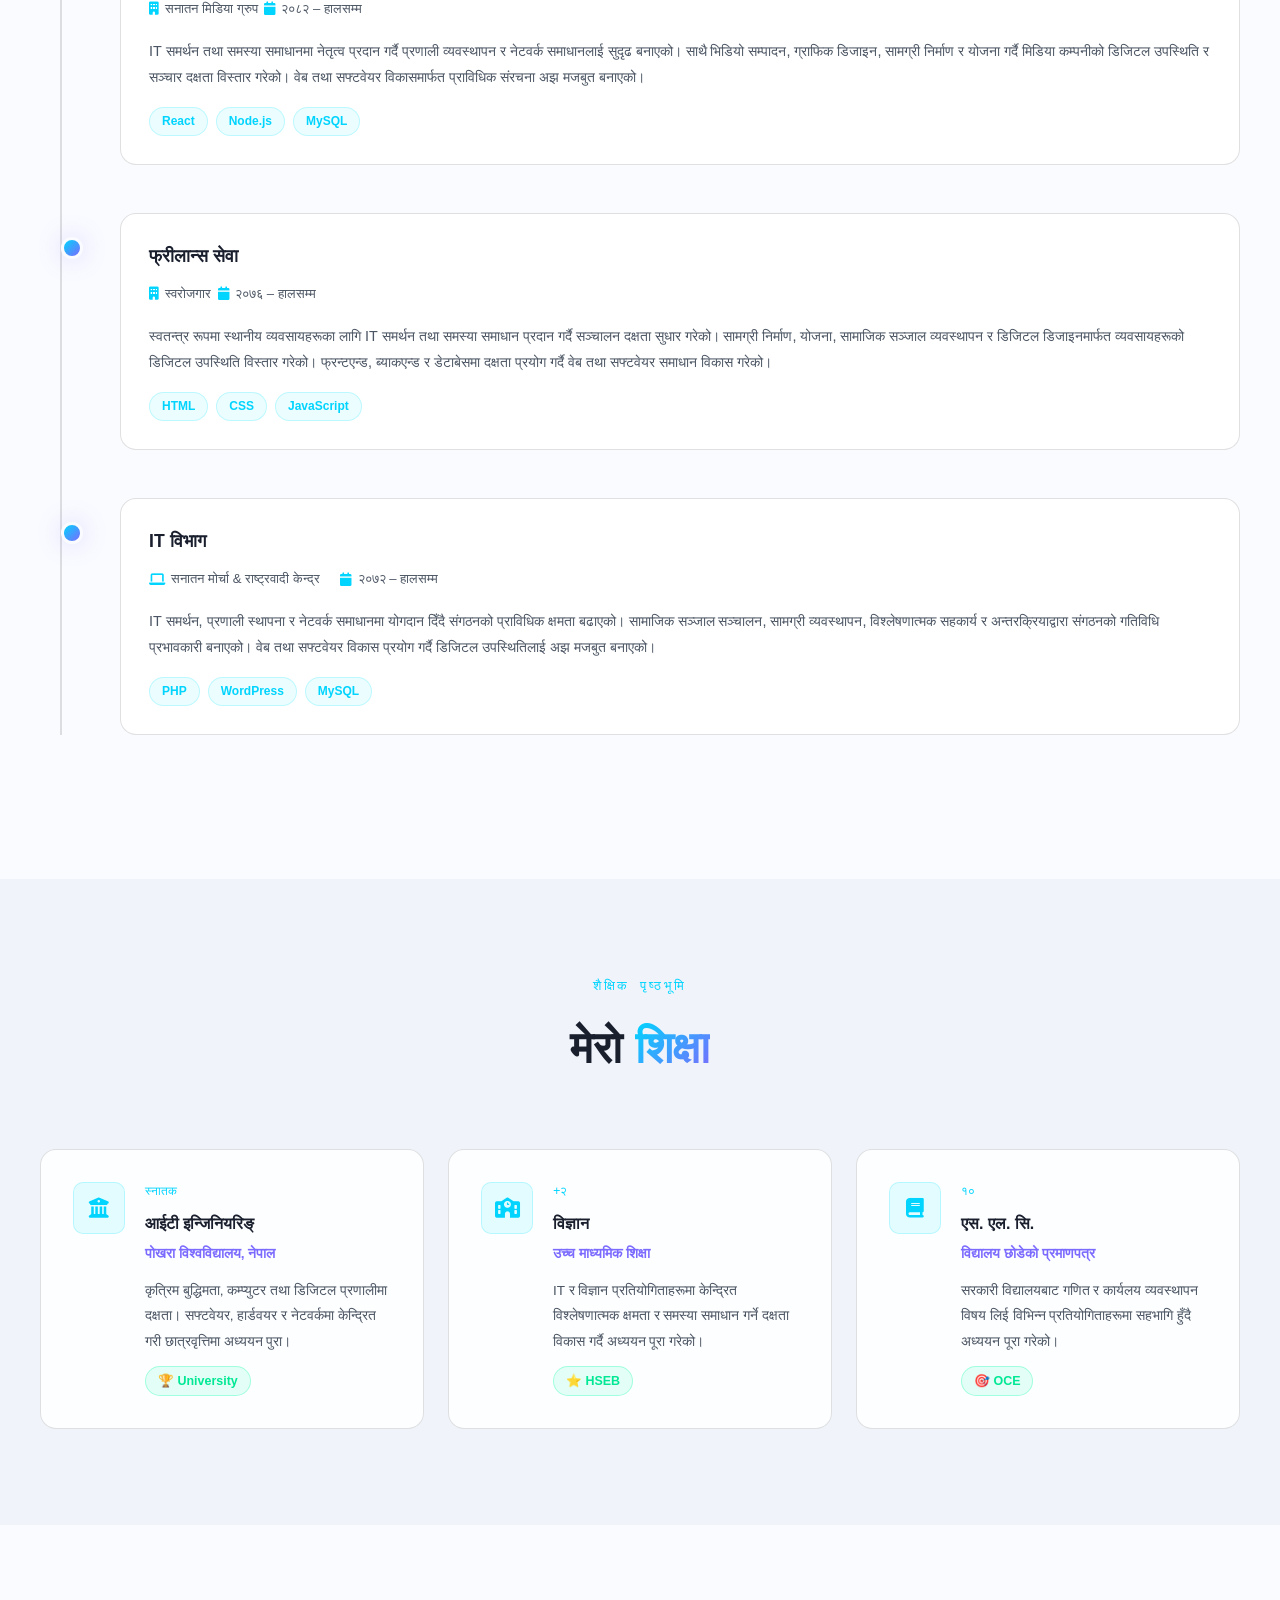
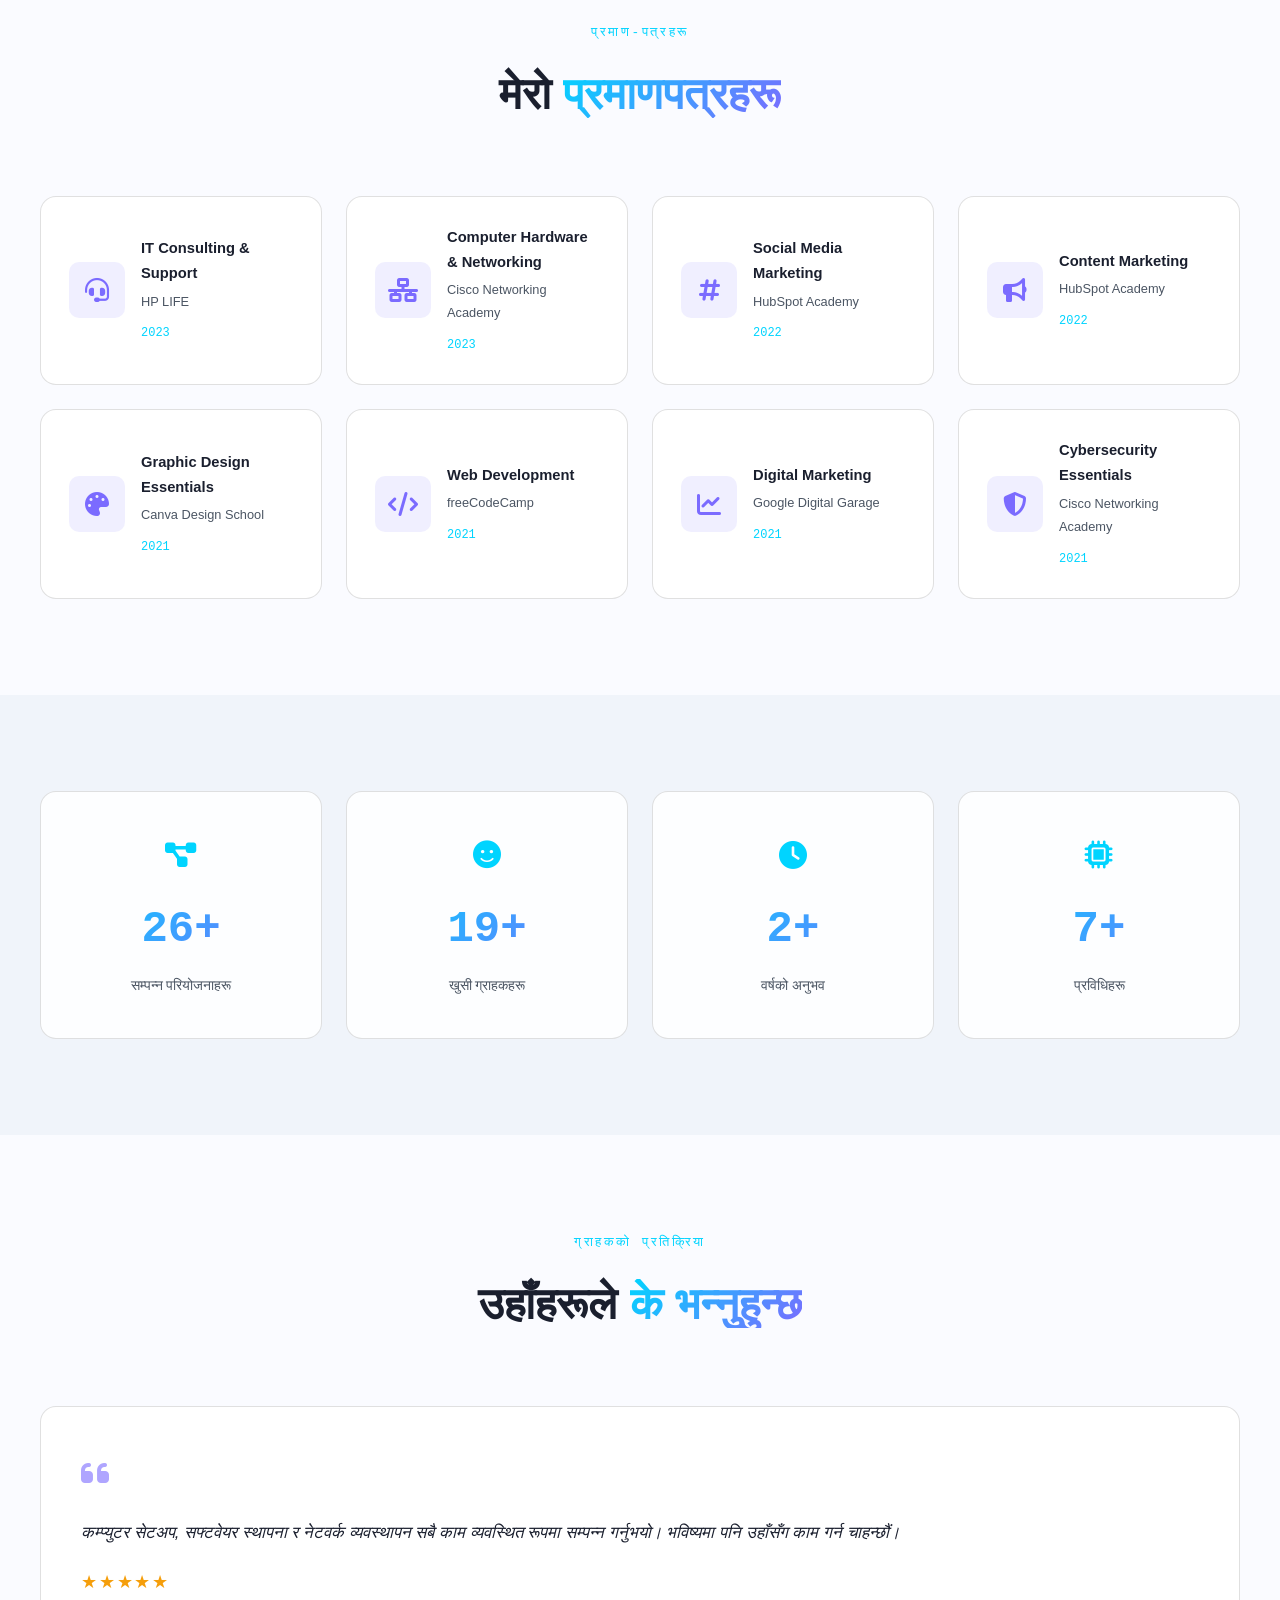
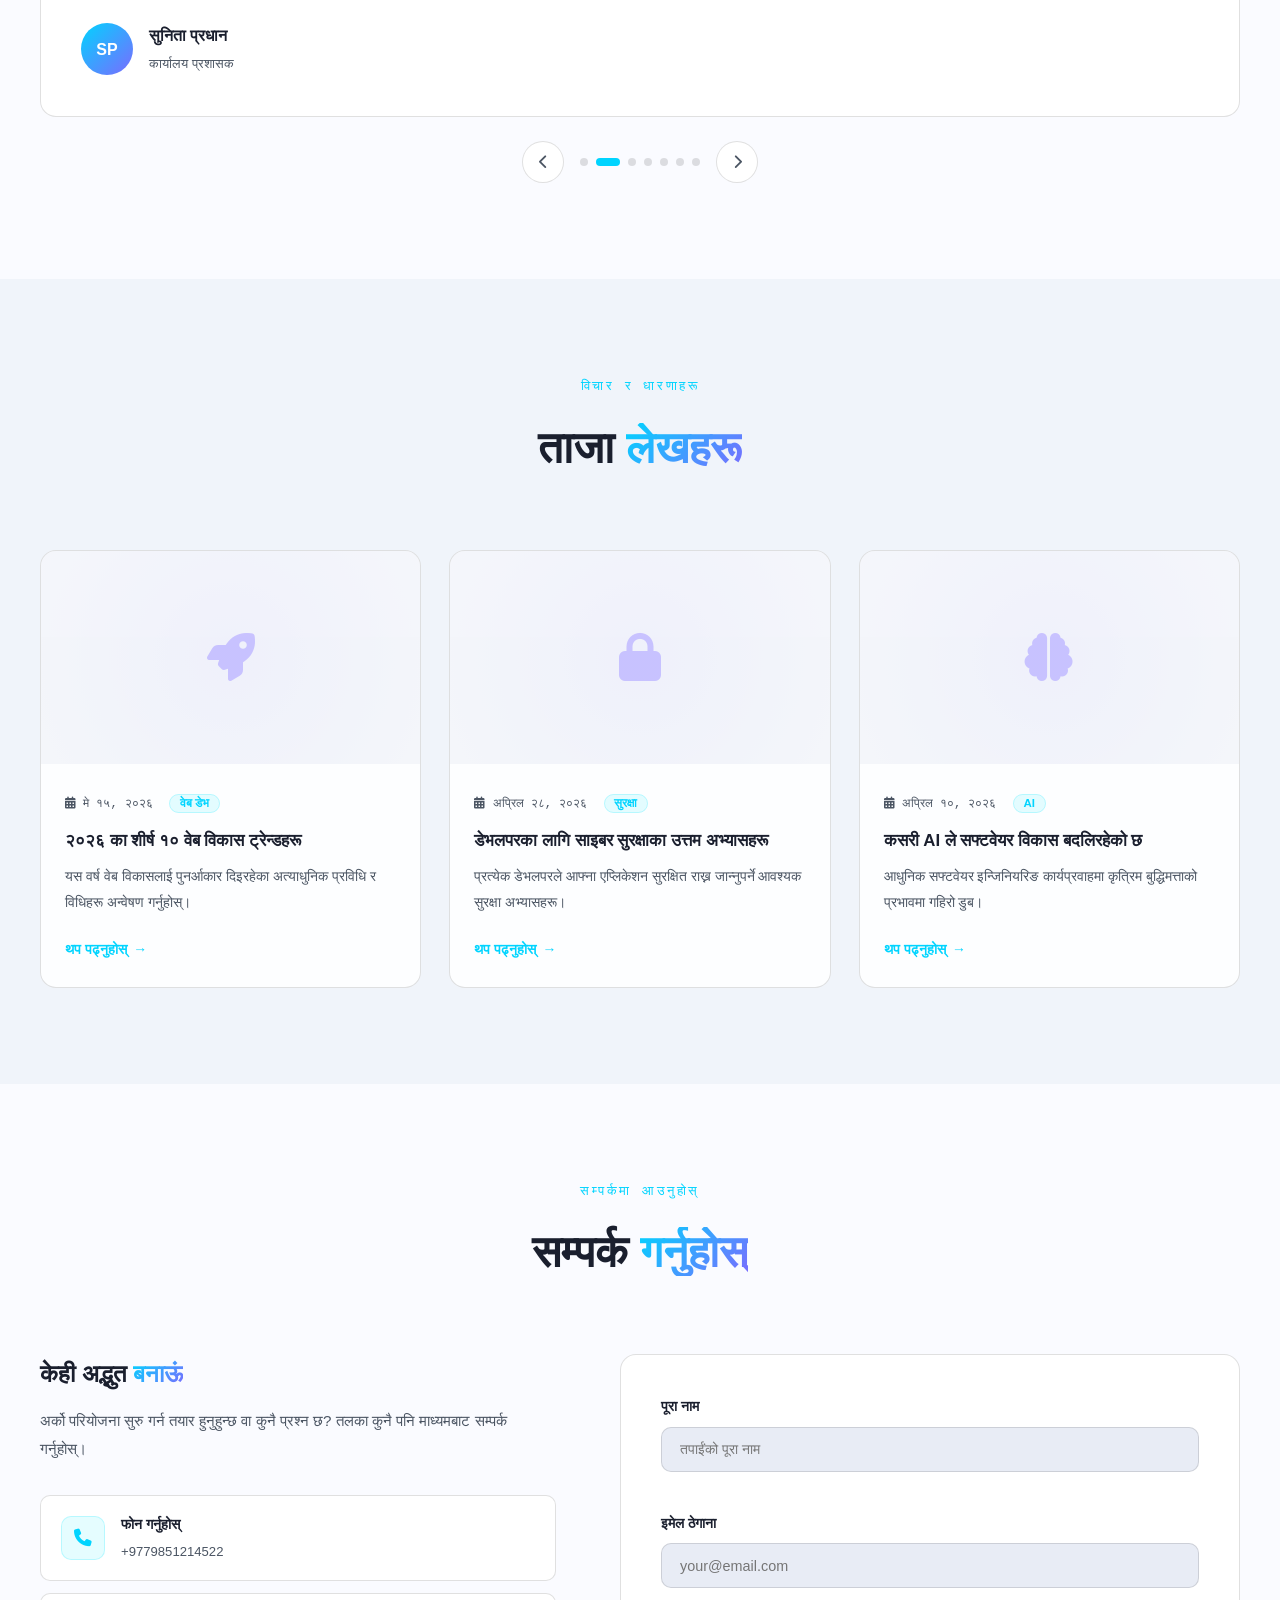
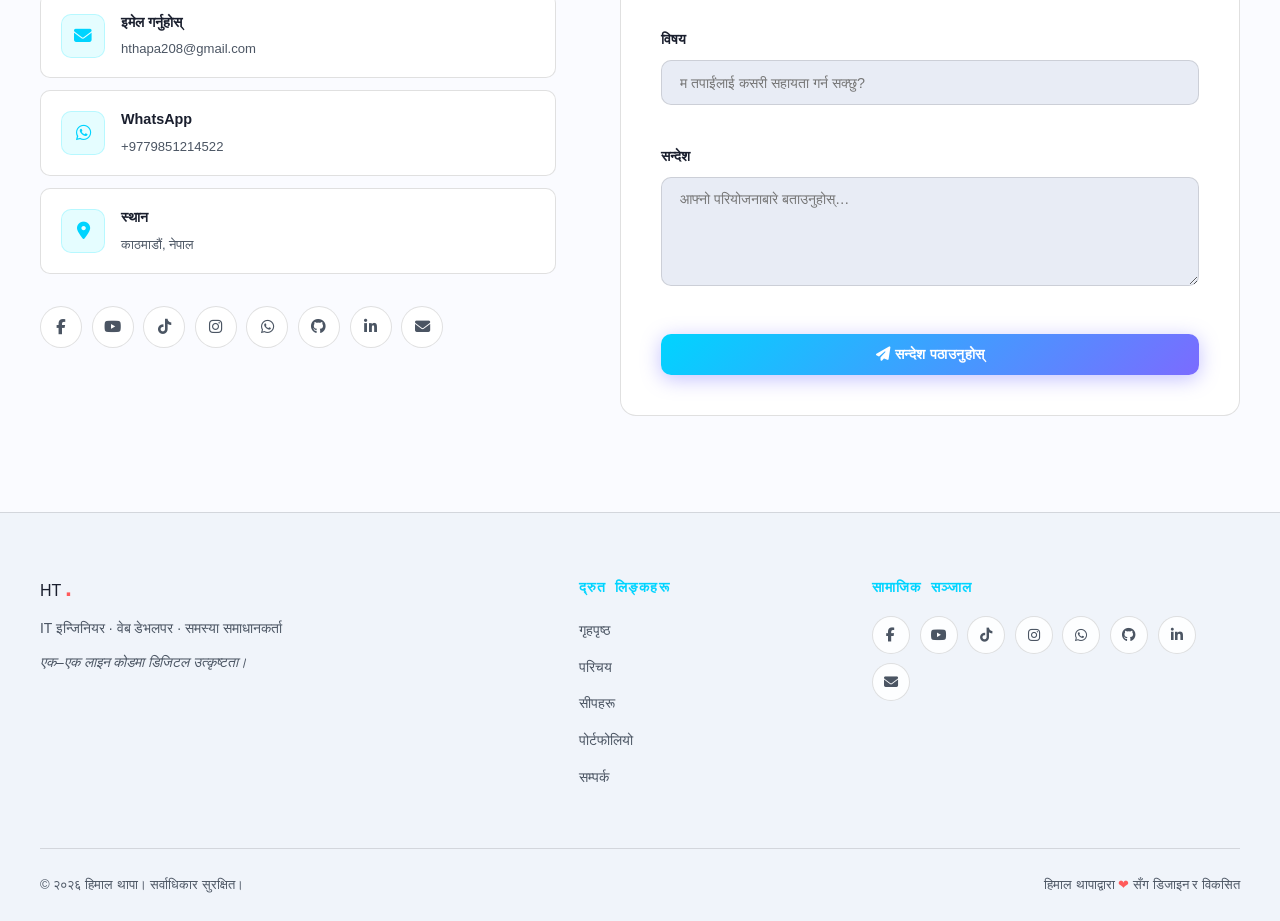
==== commit dd84defb: "Add files via upload" ====
--- a/index.html
+++ b/index.html
@@ -7,7 +7,15 @@
   <meta http-equiv="Content-Security-Policy" content="default-src 'self' https:; script-src 'self' https://cdnjs.cloudflare.com https://fonts.googleapis.com 'unsafe-inline'; style-src 'self' https://cdnjs.cloudflare.com https://fonts.googleapis.com https://fonts.gstatic.com 'unsafe-inline'; font-src https://fonts.gstatic.com https://cdnjs.cloudflare.com; img-src 'self' data: https:; connect-src 'self';" />
   <meta name="referrer" content="strict-origin-when-cross-origin" />
 
- 
+  <!-- SEO: filled by JS from TRANSLATIONS -->
+  <title>Himal522</title>
+  <meta name="description" content="Himal Thapa – IT Engineer, Web Developer & Software Developer. Explore my portfolio." />
+  <meta name="keywords" content="Himal Thapa, IT Engineer, Web Developer, Software Developer, Portfolio, Nepal, IT Support, Web Development, Digital Content" />
+  <meta name="author" content="Himal Thapa" />
+  <meta name="robots" content="index, follow" />
+  <meta name="language" content="Nepali, English" />
+  <meta name="geo.region" content="NP-BAG" />
+  <meta name="geo.placename" content="Kathmandu" />
 
   <!-- Canonical URL -->
   <link rel="canonical" href="https://himal522.com.np/" />
@@ -17,19 +25,17 @@
   <link rel="alternate" hreflang="en" href="https://himal522.com.np/?lang=en" />
   <link rel="alternate" hreflang="x-default" href="https://himal522.com.np/" />
 
+  <!-- Open Graph -->
   <meta property="og:type" content="website" />
-<meta property="og:title" content="Himal Thapa | IT Engineer" />
-<meta property="og:description" content="Premium portfolio of Himal Thapa – IT Engineer & Developer based in Nepal. IT Support, Web Development, Digital Content, and more." />
-<meta property="og:url" content="https://himal522.com.np/" />
-<meta property="og:site_name" content="Himal Thapa Portfolio" />
-<meta property="og:locale" content="en_US" />
-
-<meta property="og:image" content="https://himal522.com.np/public_assets/og-im.png?v=2" />
-<meta property="og:image:secure_url" content="https://himal522.com.np/public_assets/og-im.png?v=2" />
-<meta property="og:image:type" content="image/png" />
-<meta property="og:image:width" content="1200" />
-<meta property="og:image:height" content="630" />
-<meta property="og:image:alt" content="Himal Thapa Portfolio" />
+  <meta property="og:title" content="Himal Thapa | IT Engineer" />
+  <meta property="og:description" content="Premium portfolio of Himal Thapa – IT Engineer & Developer based in Nepal. IT Support, Web Development, Digital Content, and more." />
+  <meta property="og:url" content="https://himal522.com.np/" />
+  <meta property="og:image" content="https://himal522.com.np/public_assets/og-im.png" />
+  <meta property="og:image:width" content="1200" />
+  <meta property="og:image:height" content="630" />
+  <meta property="og:locale" content="ne_NP" />
+  <meta property="og:locale:alternate" content="en_US" />
+  <meta property="og:site_name" content="Himal Thapa Portfolio" />
 
   <!-- Twitter Card -->
   <meta name="twitter:card" content="summary_large_image" />
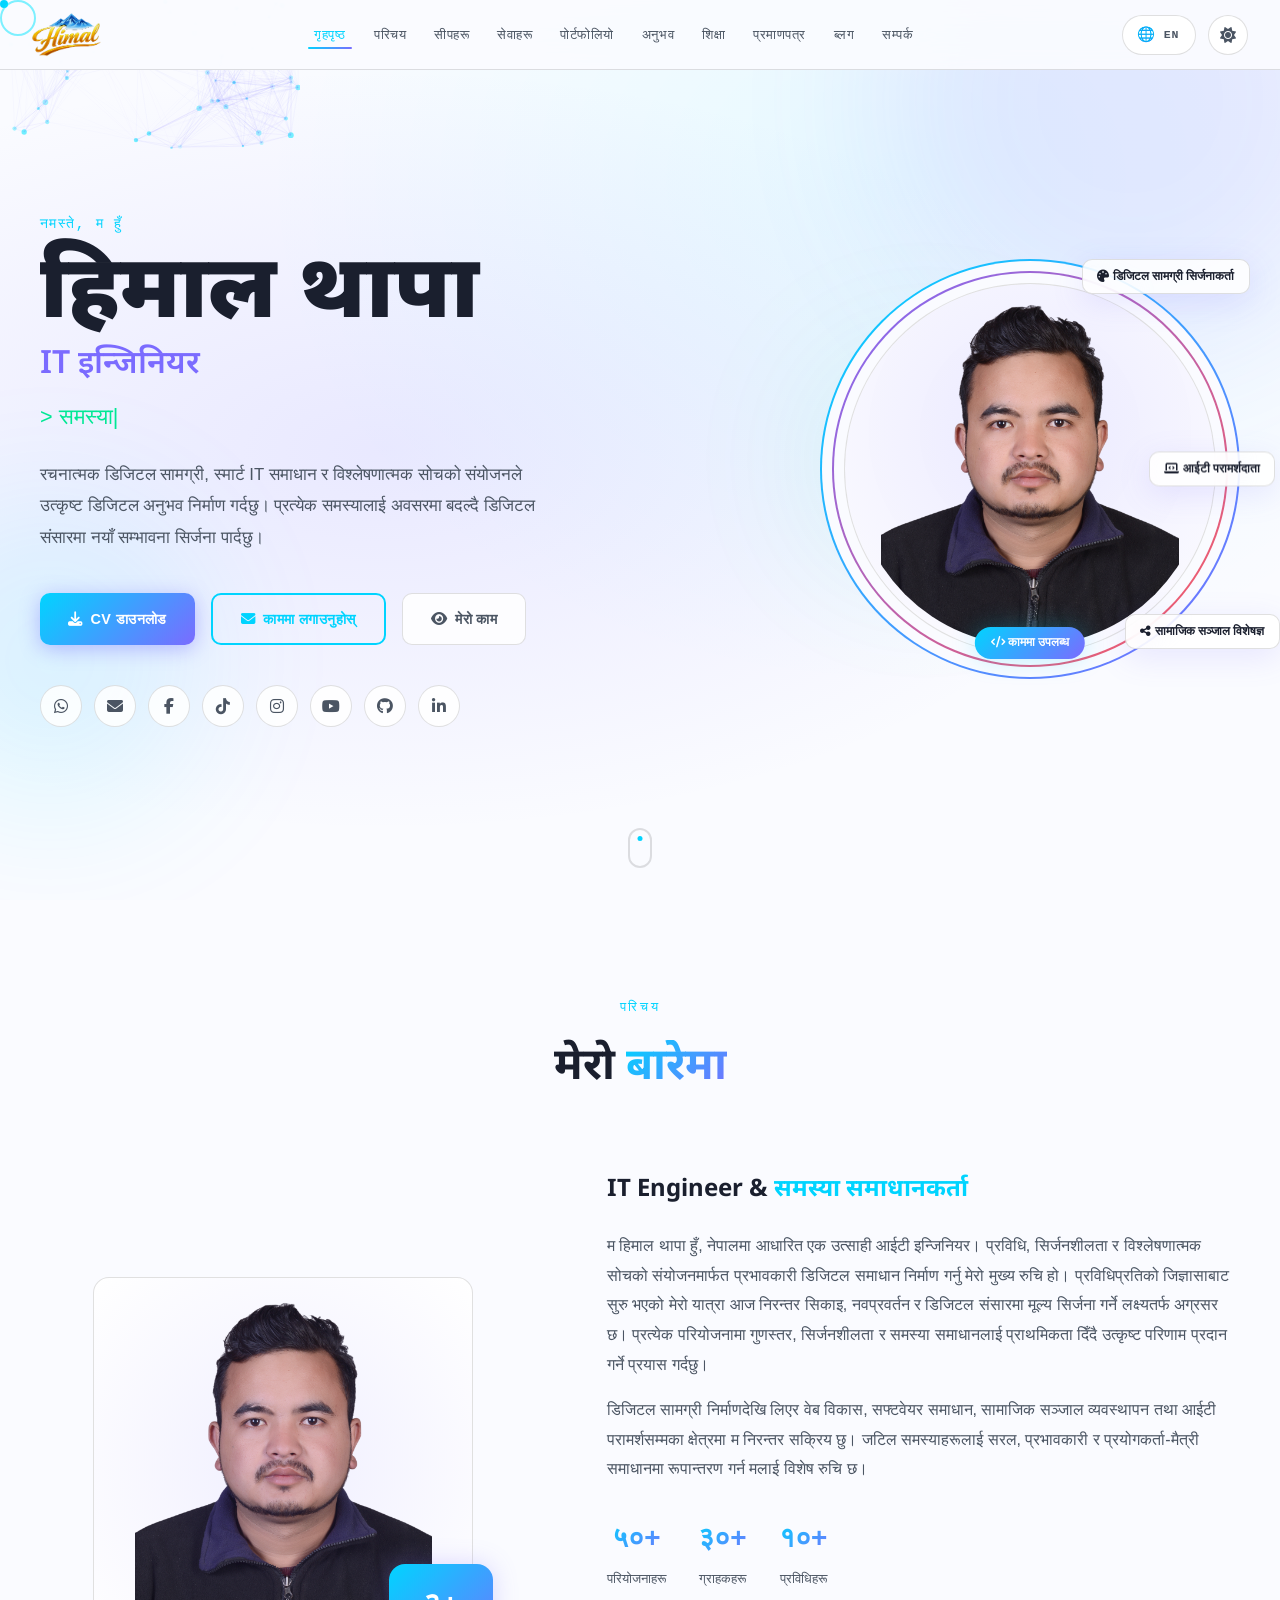
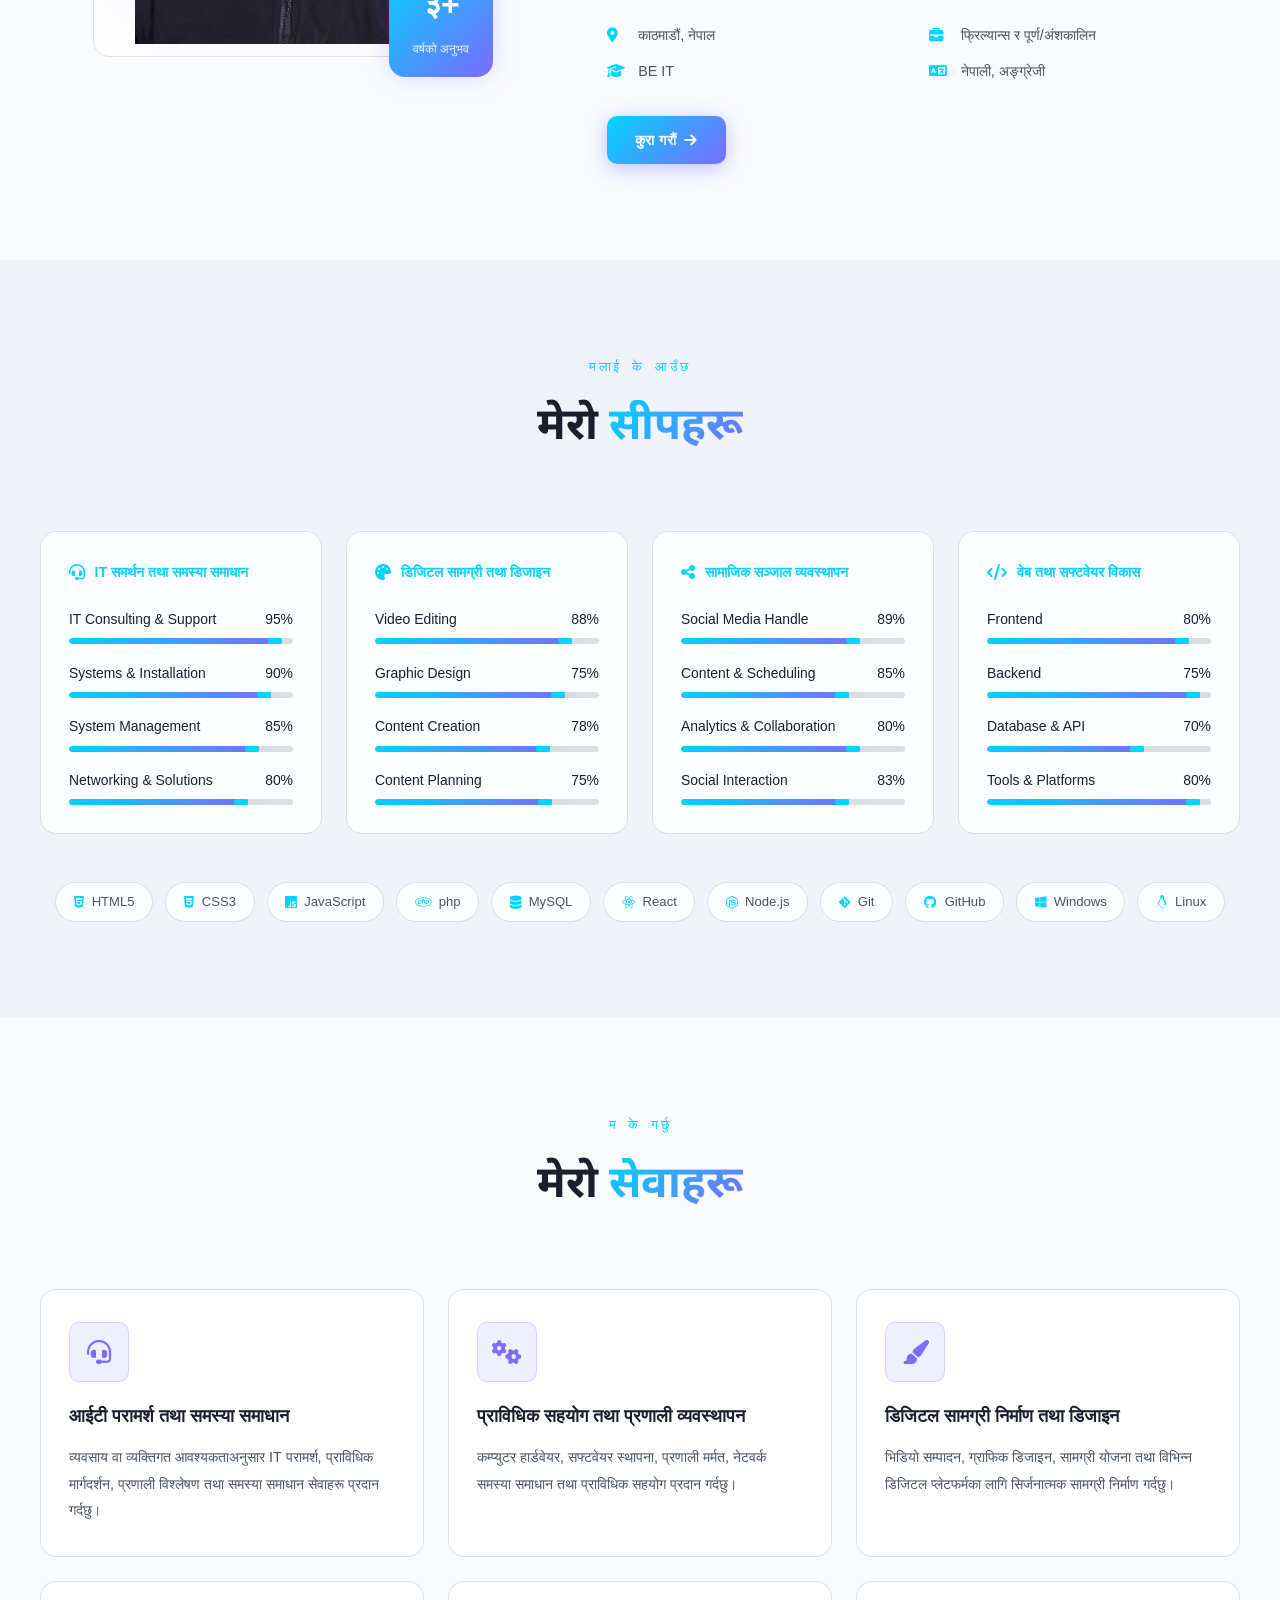
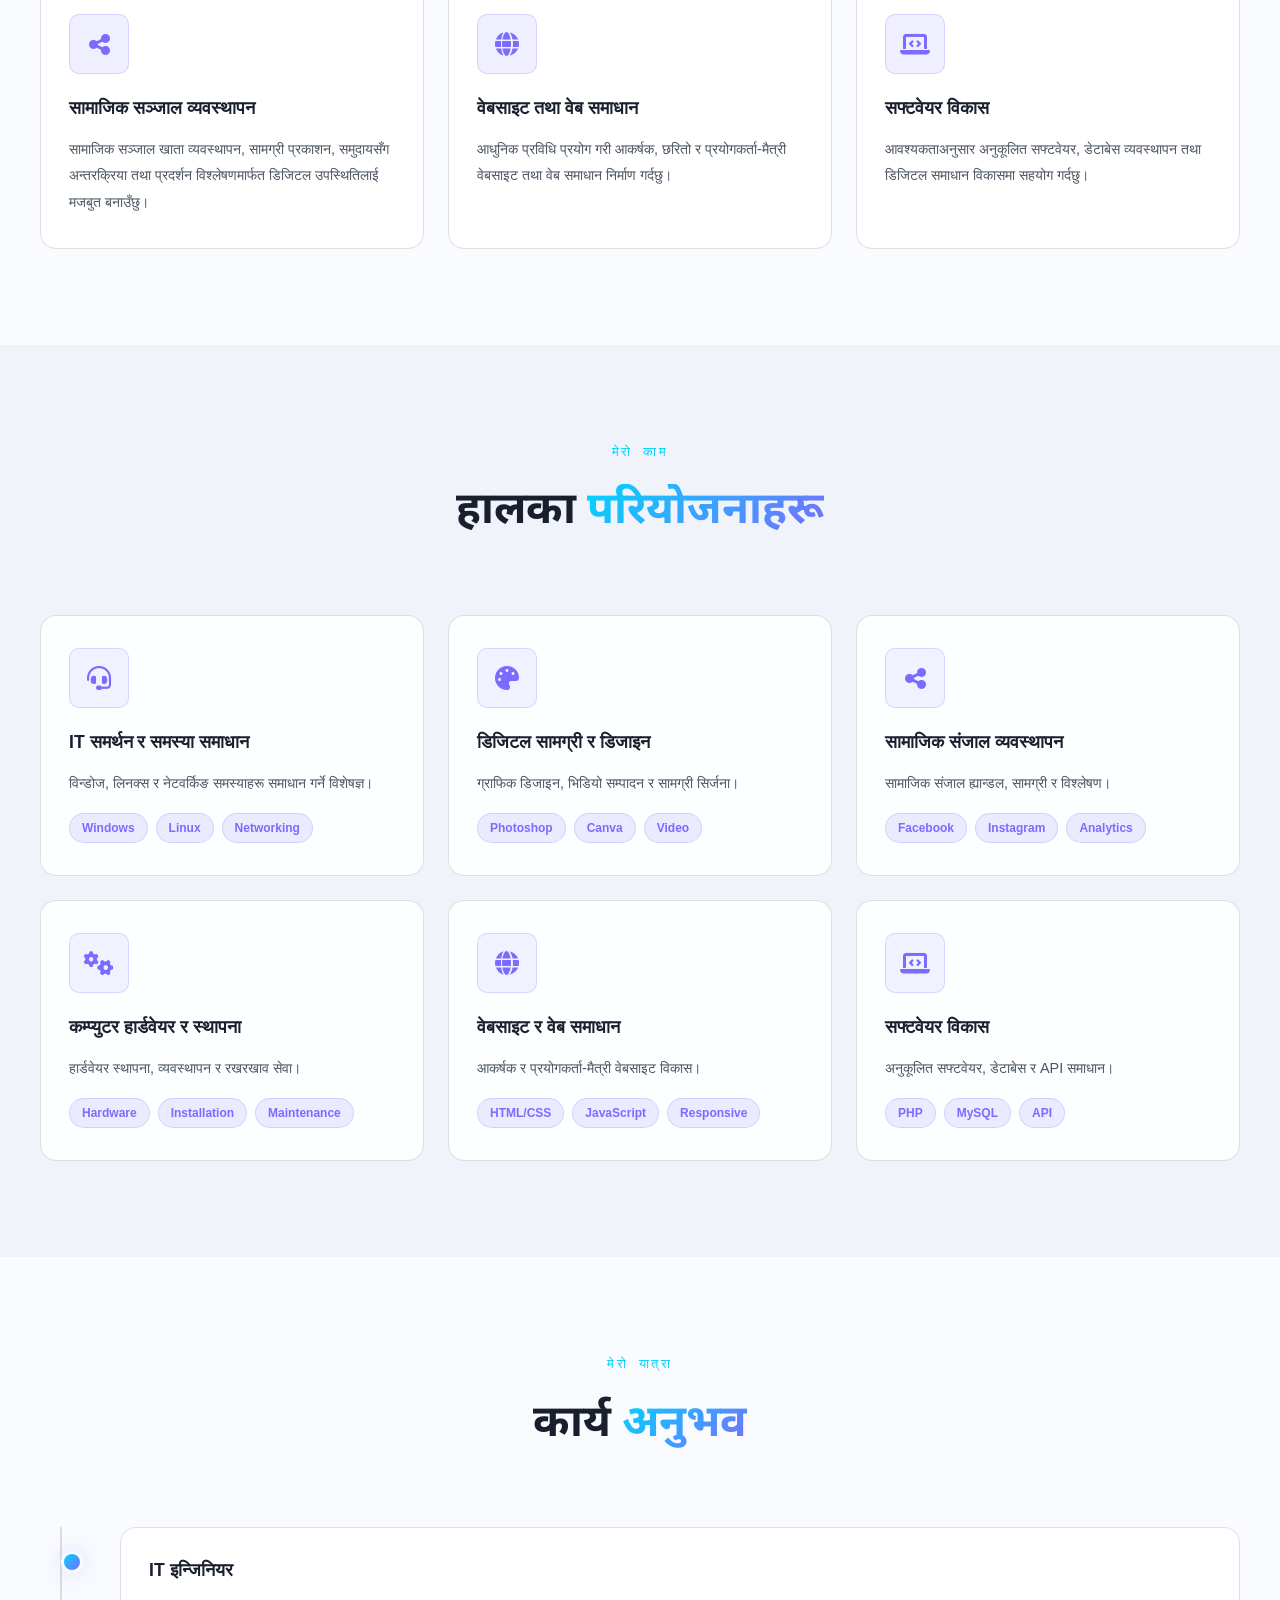
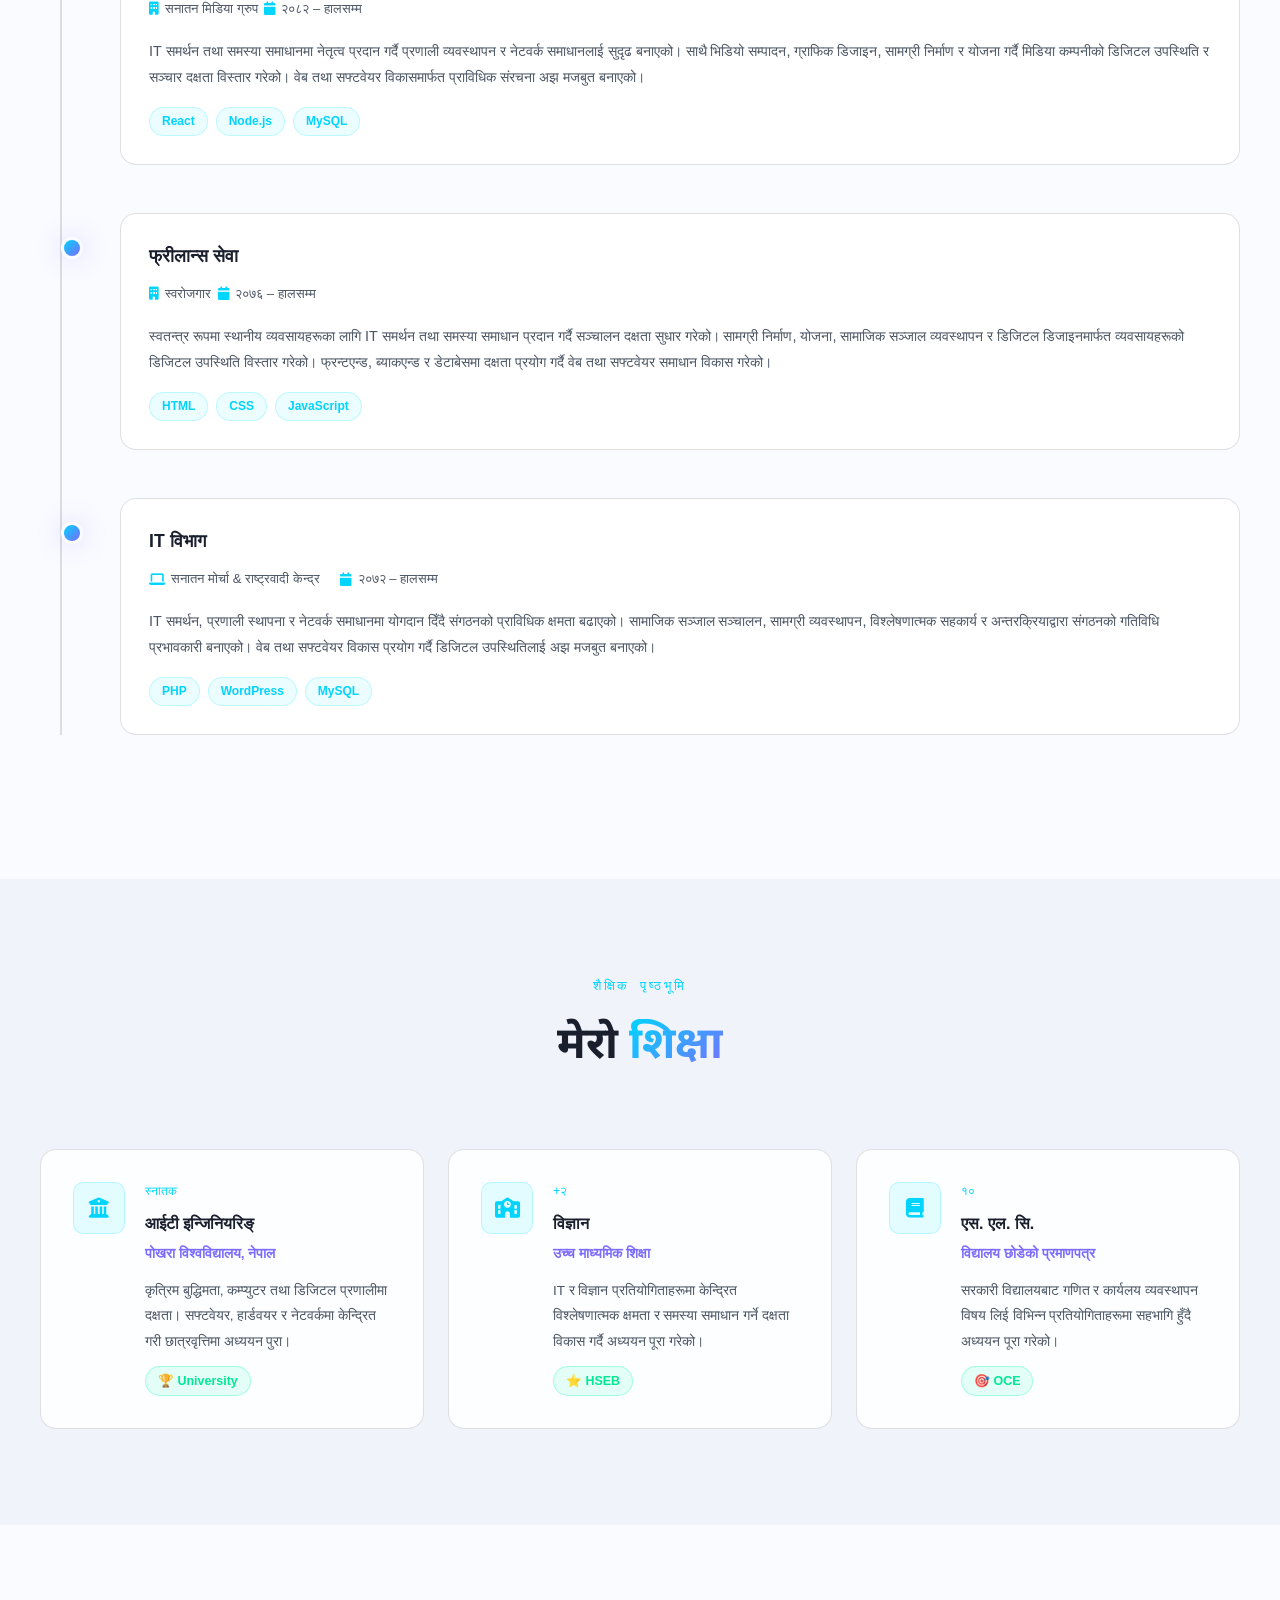
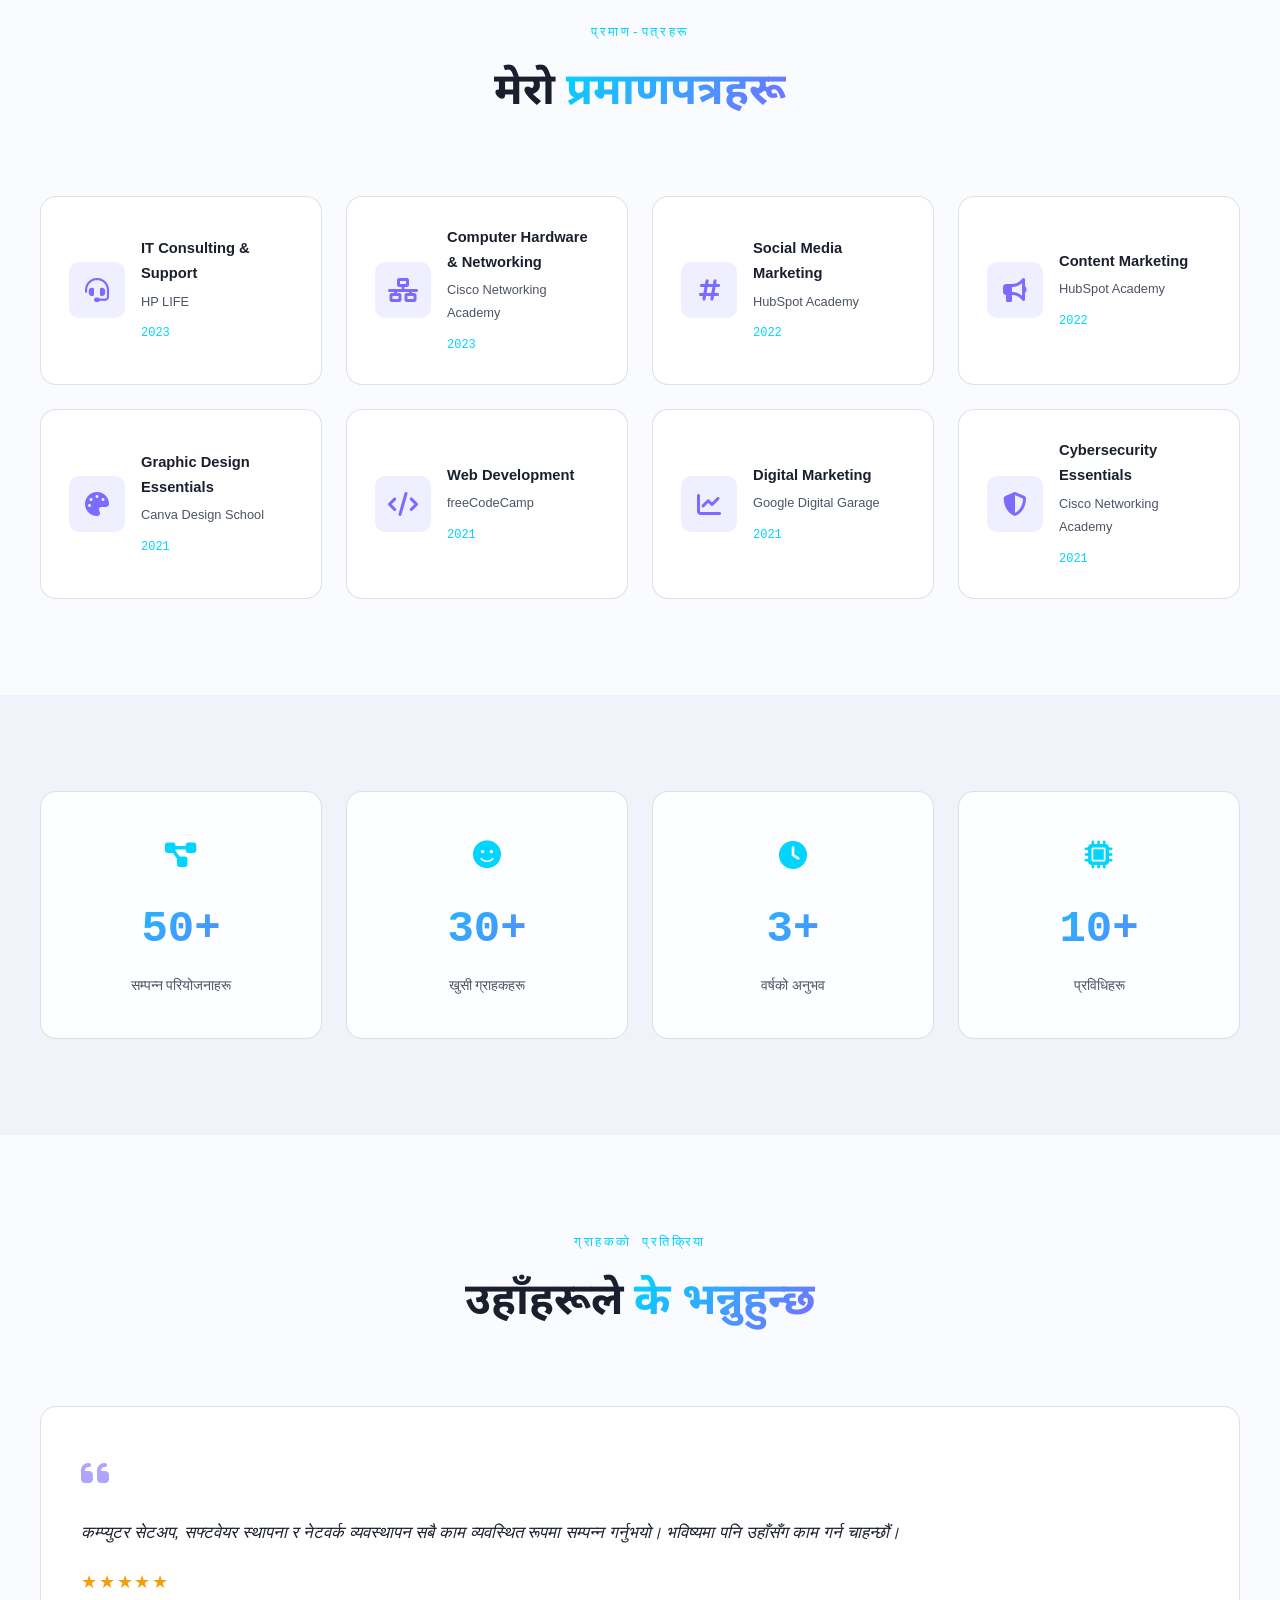
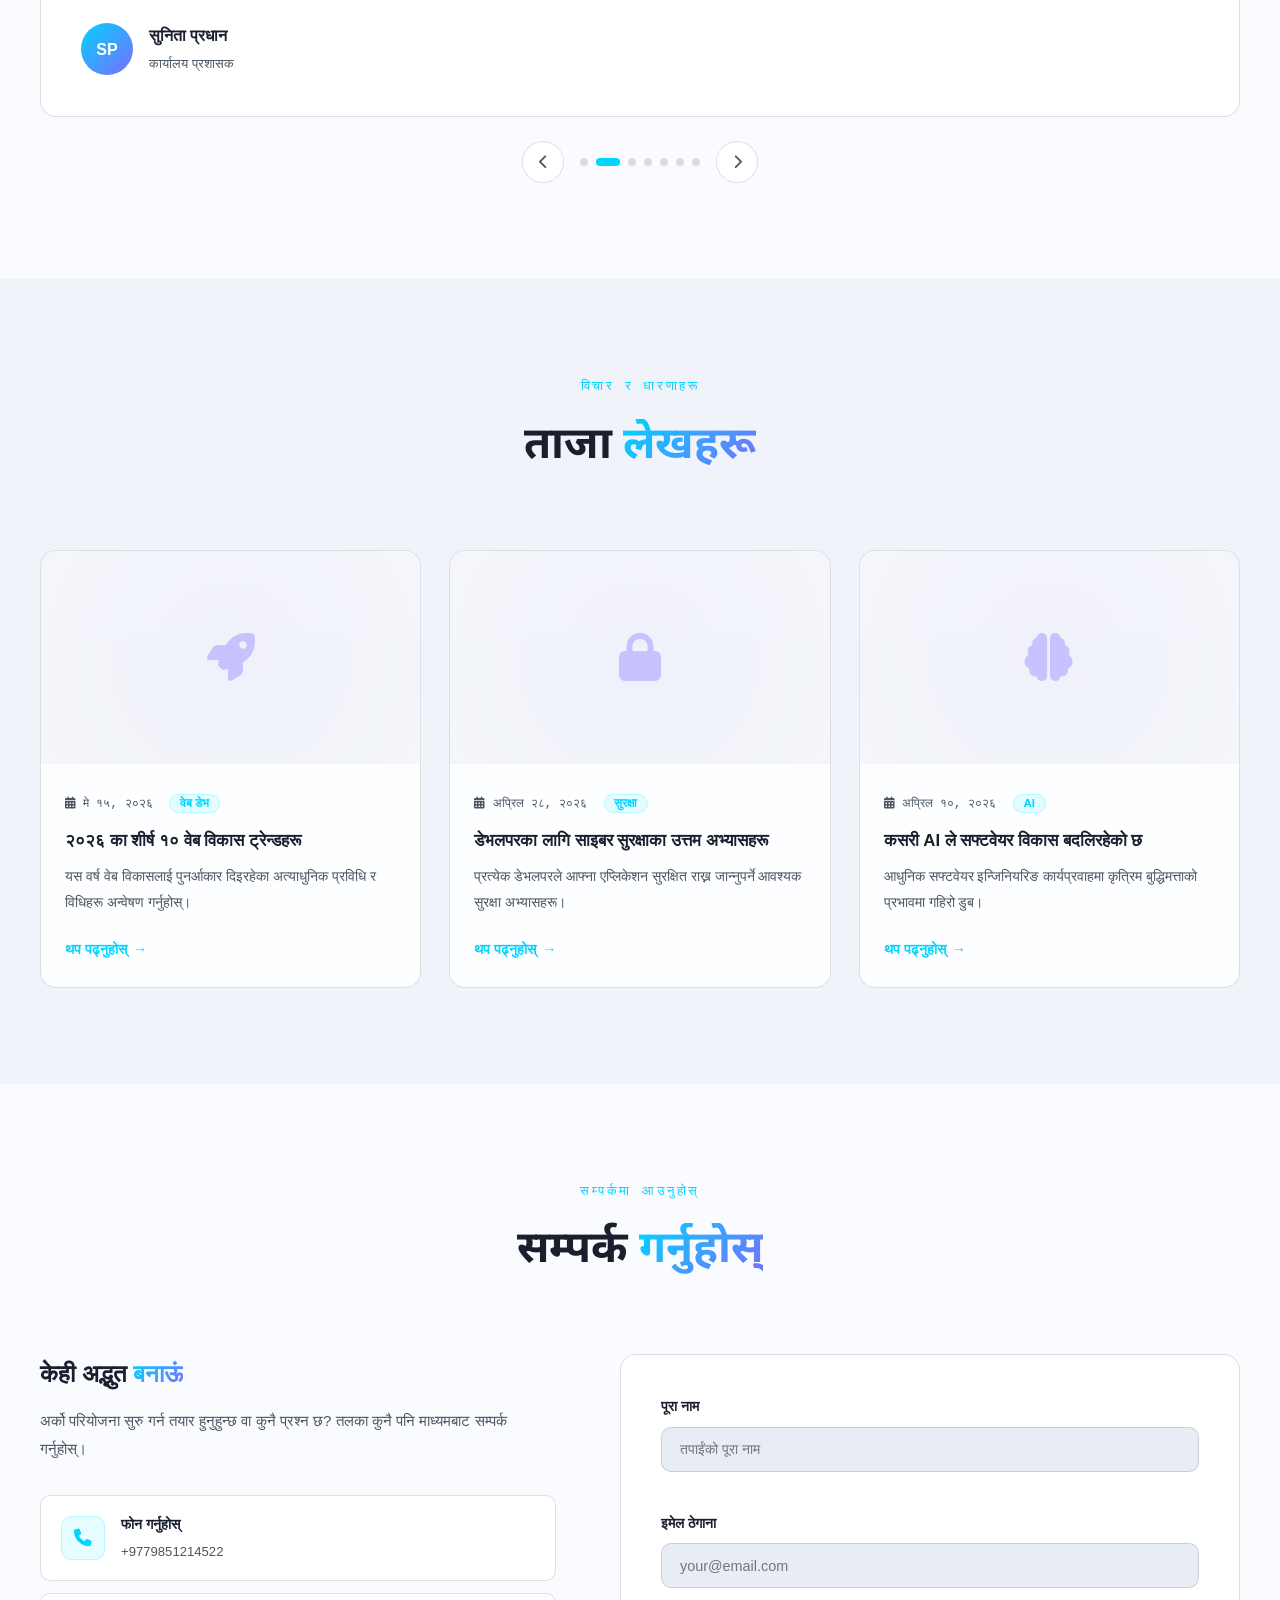
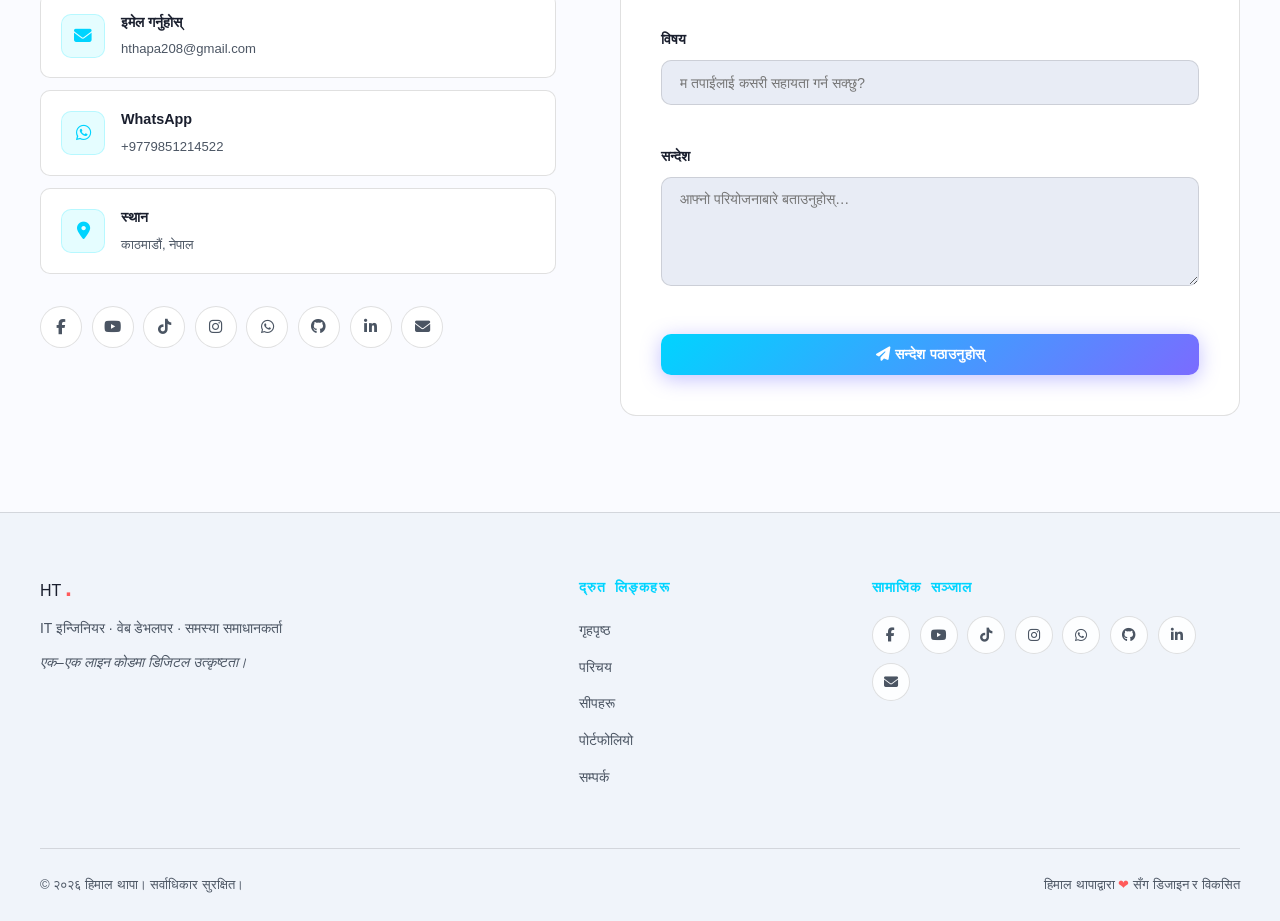
==== commit cf4aff98: "Update index.html" ====
--- a/index.html
+++ b/index.html
@@ -4,7 +4,6 @@
   <meta charset="UTF-8" />
   <meta name="viewport" content="width=device-width, initial-scale=1.0" />
   <meta http-equiv="X-UA-Compatible" content="IE=edge" />
-  <meta http-equiv="Content-Security-Policy" content="default-src 'self' https:; script-src 'self' https://cdnjs.cloudflare.com https://fonts.googleapis.com 'unsafe-inline'; style-src 'self' https://cdnjs.cloudflare.com https://fonts.googleapis.com https://fonts.gstatic.com 'unsafe-inline'; font-src https://fonts.gstatic.com https://cdnjs.cloudflare.com; img-src 'self' data: https:; connect-src 'self';" />
   <meta name="referrer" content="strict-origin-when-cross-origin" />
 
   <!-- SEO: filled by JS from TRANSLATIONS -->
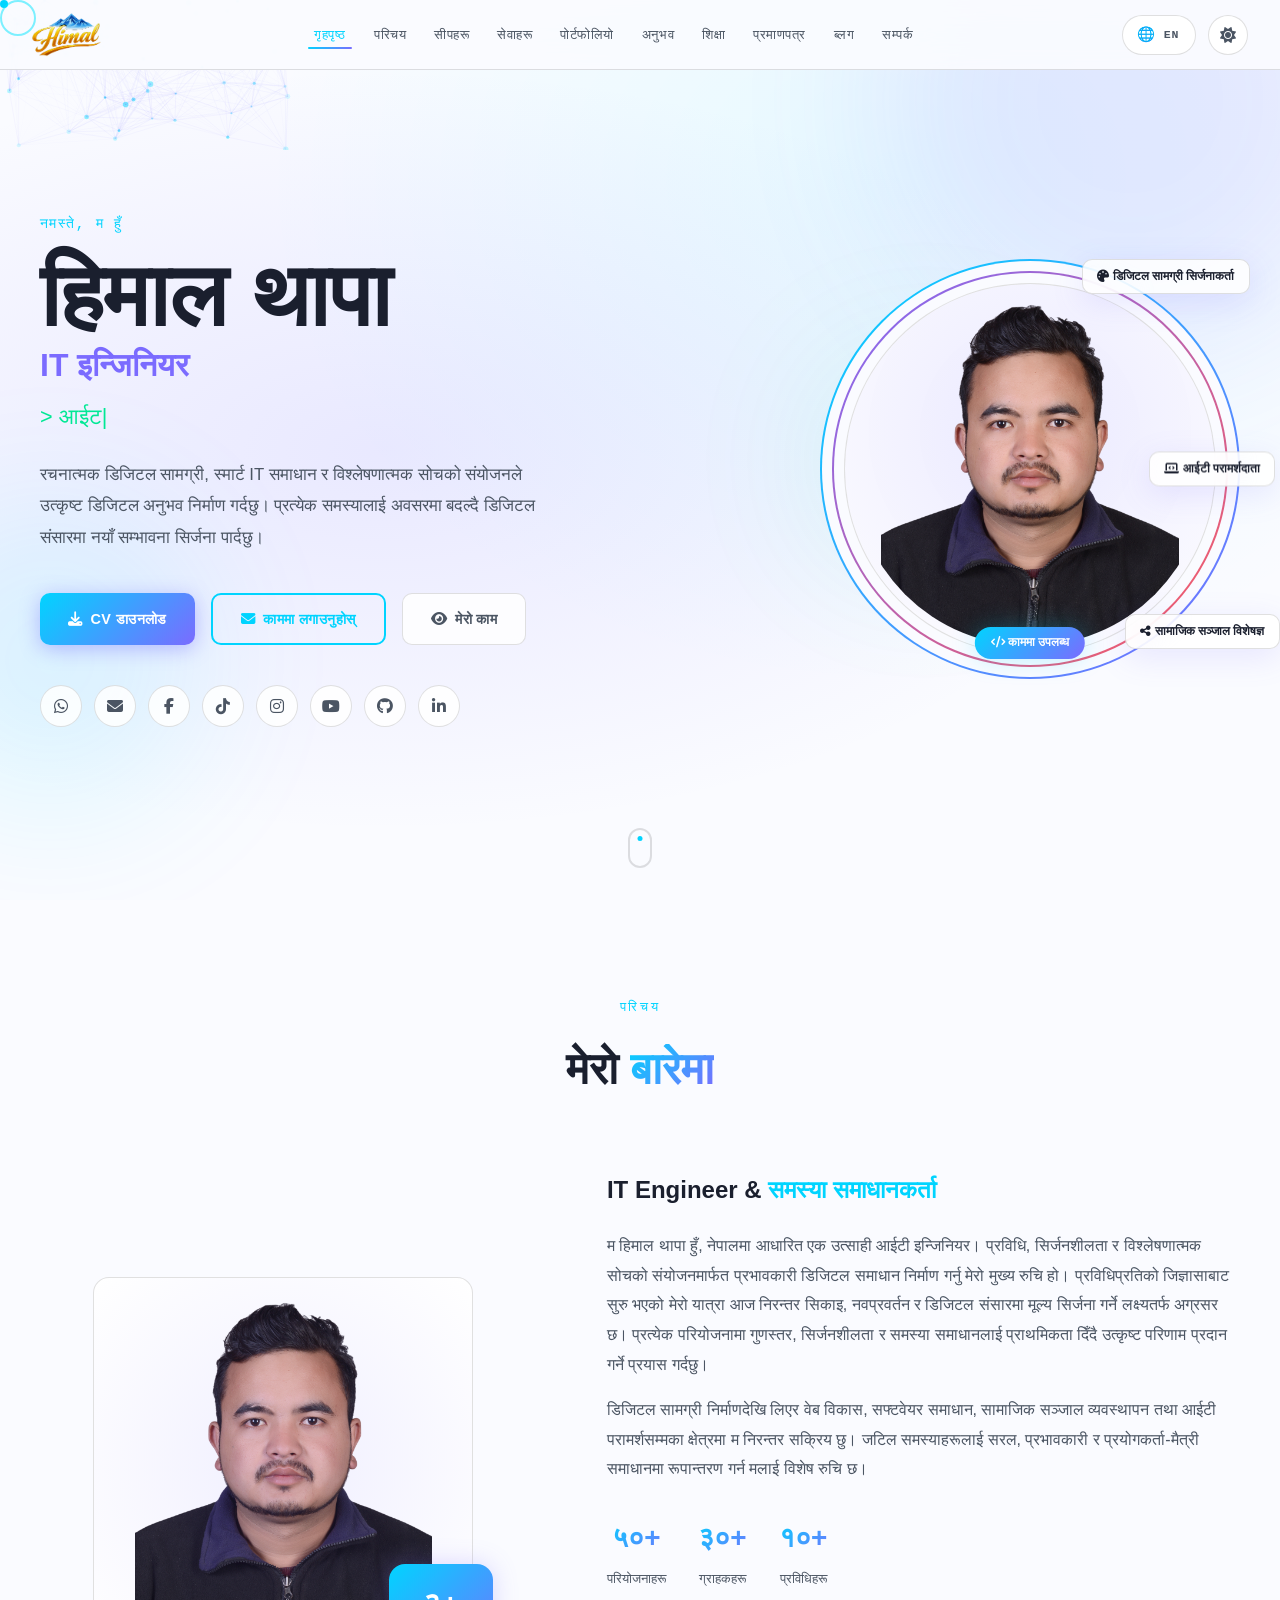
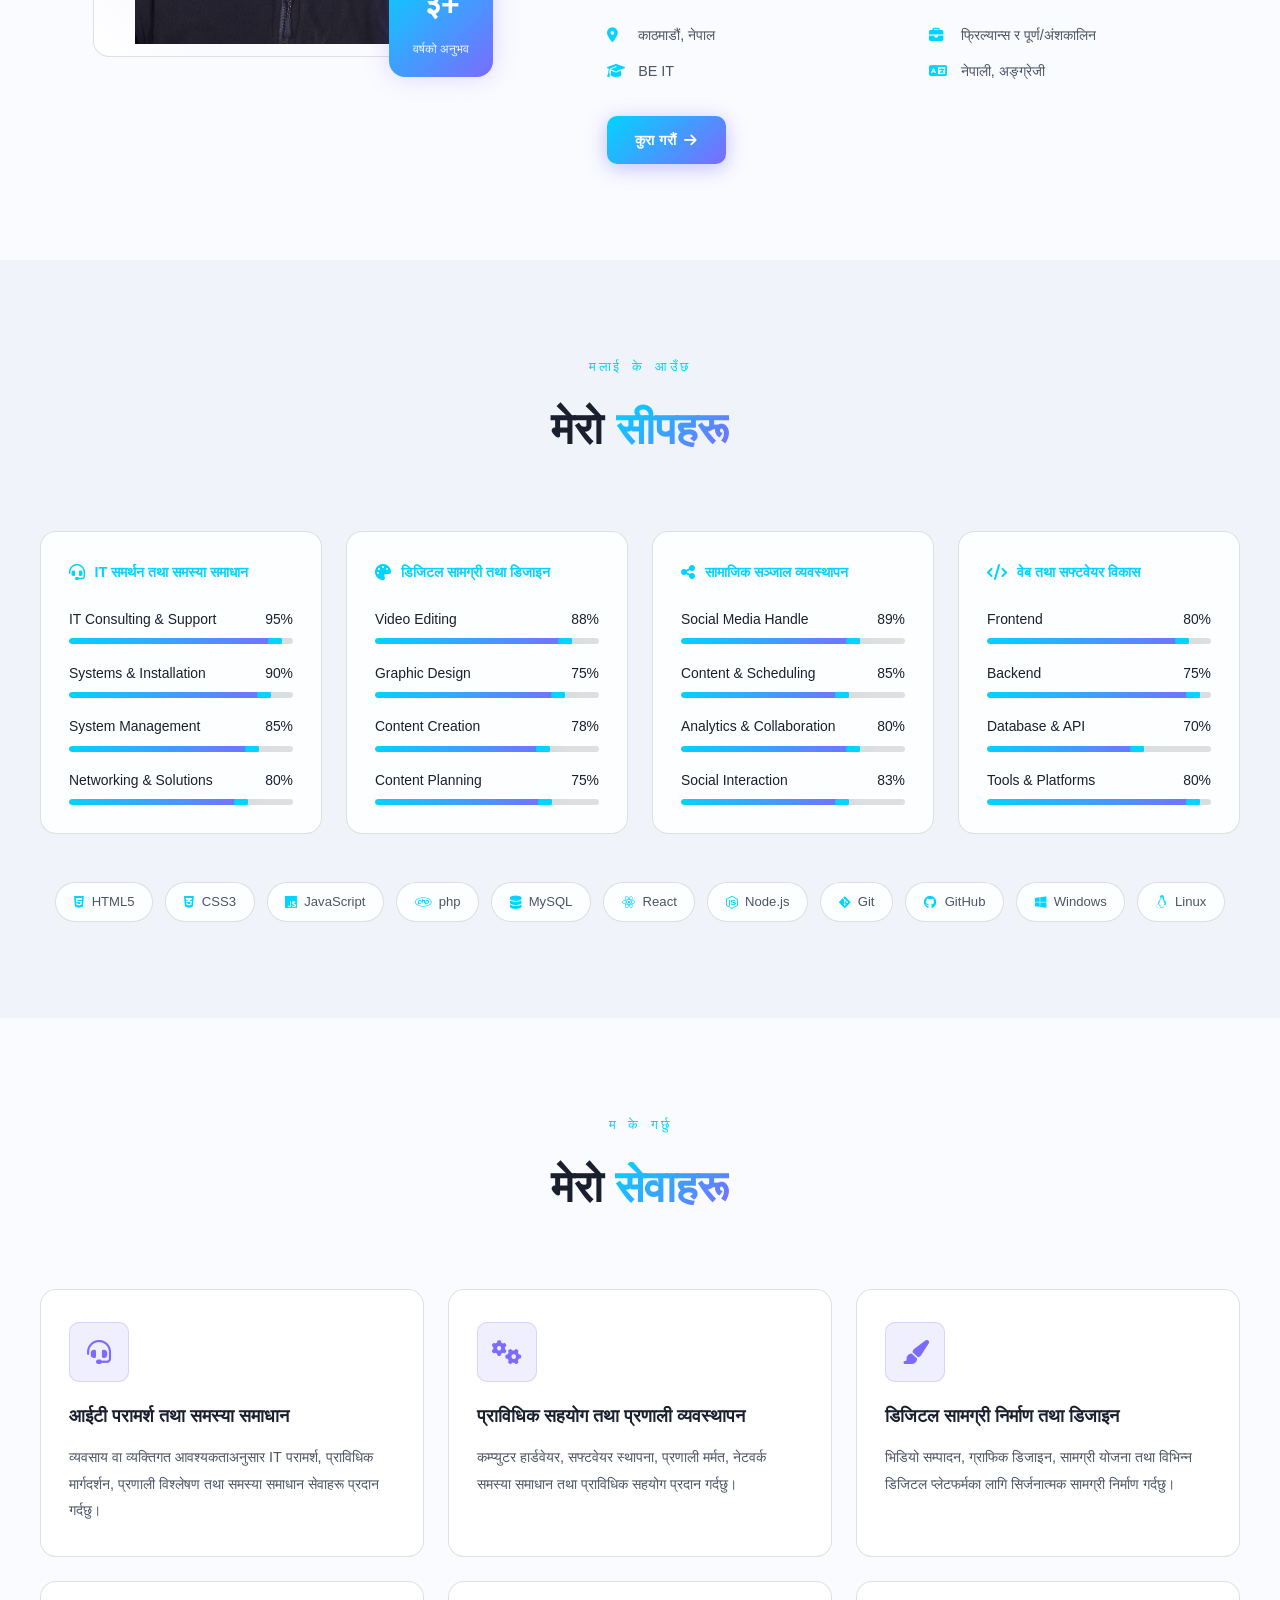
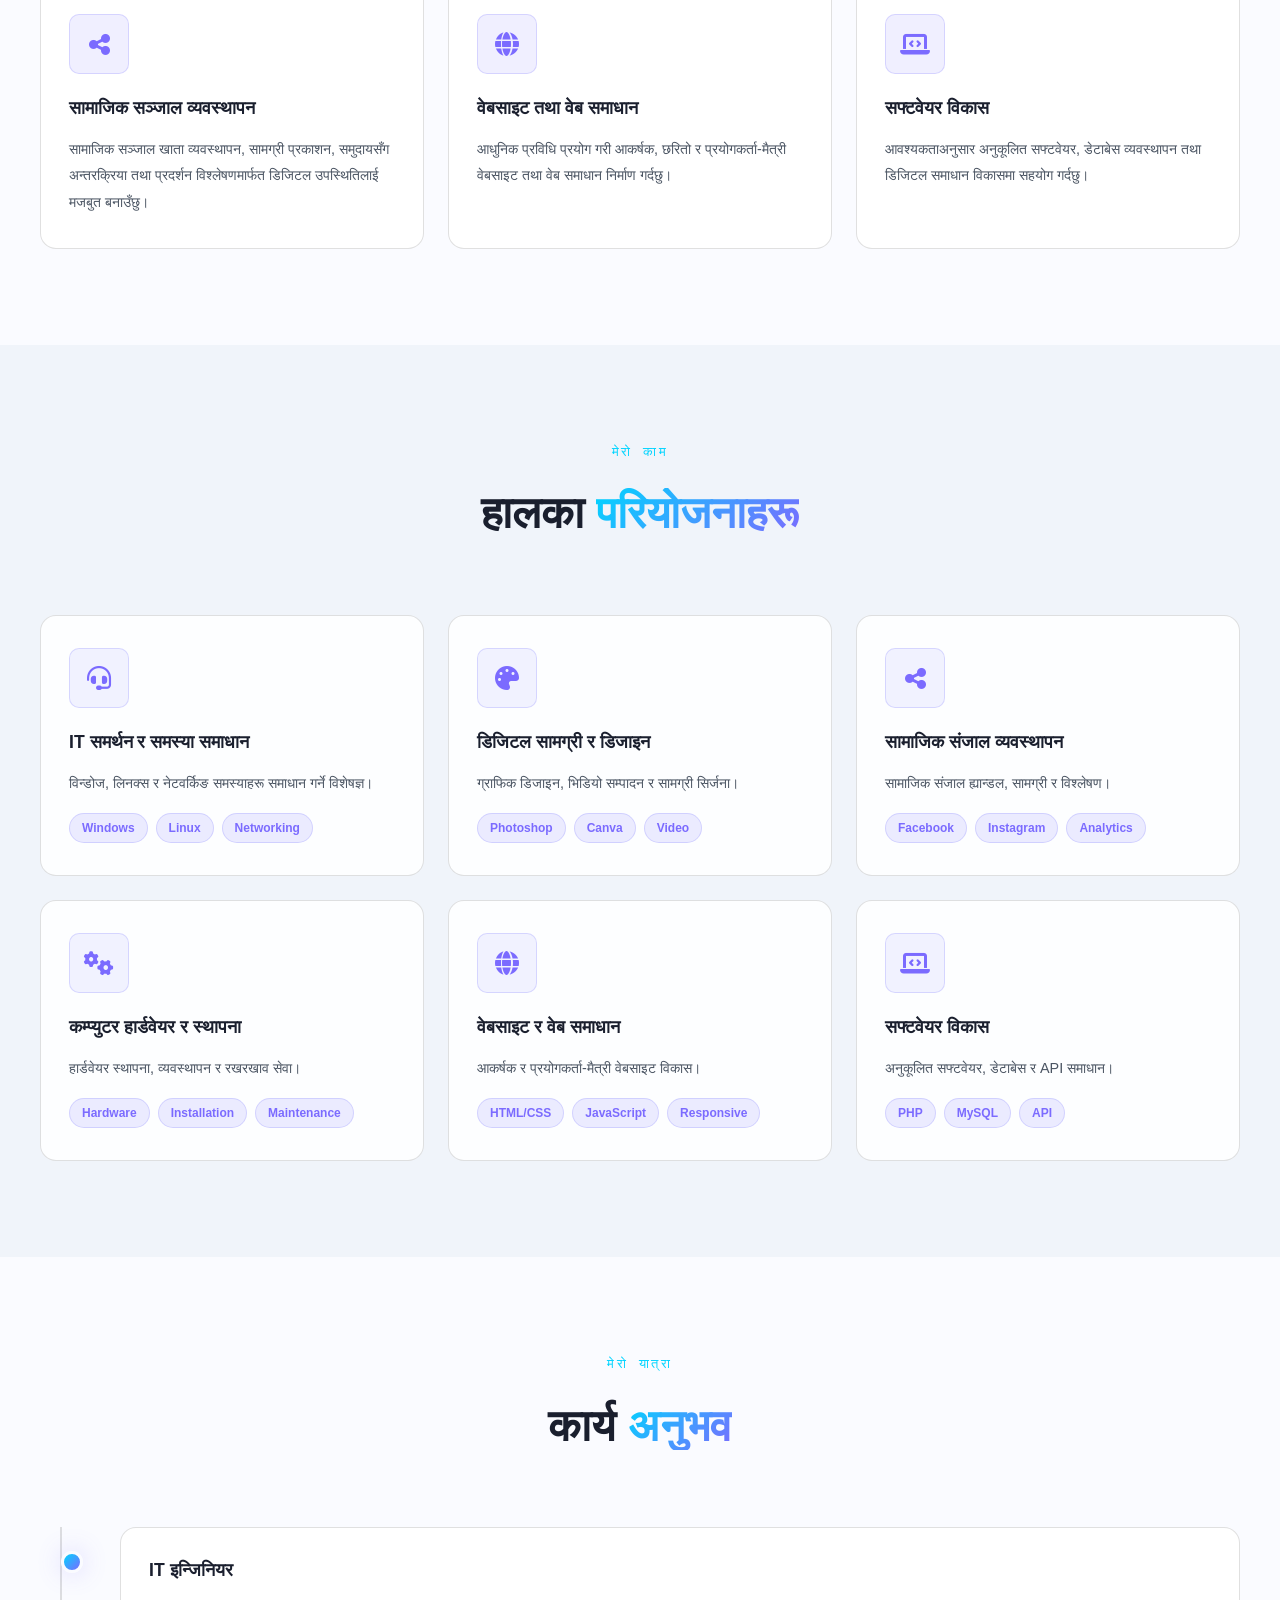
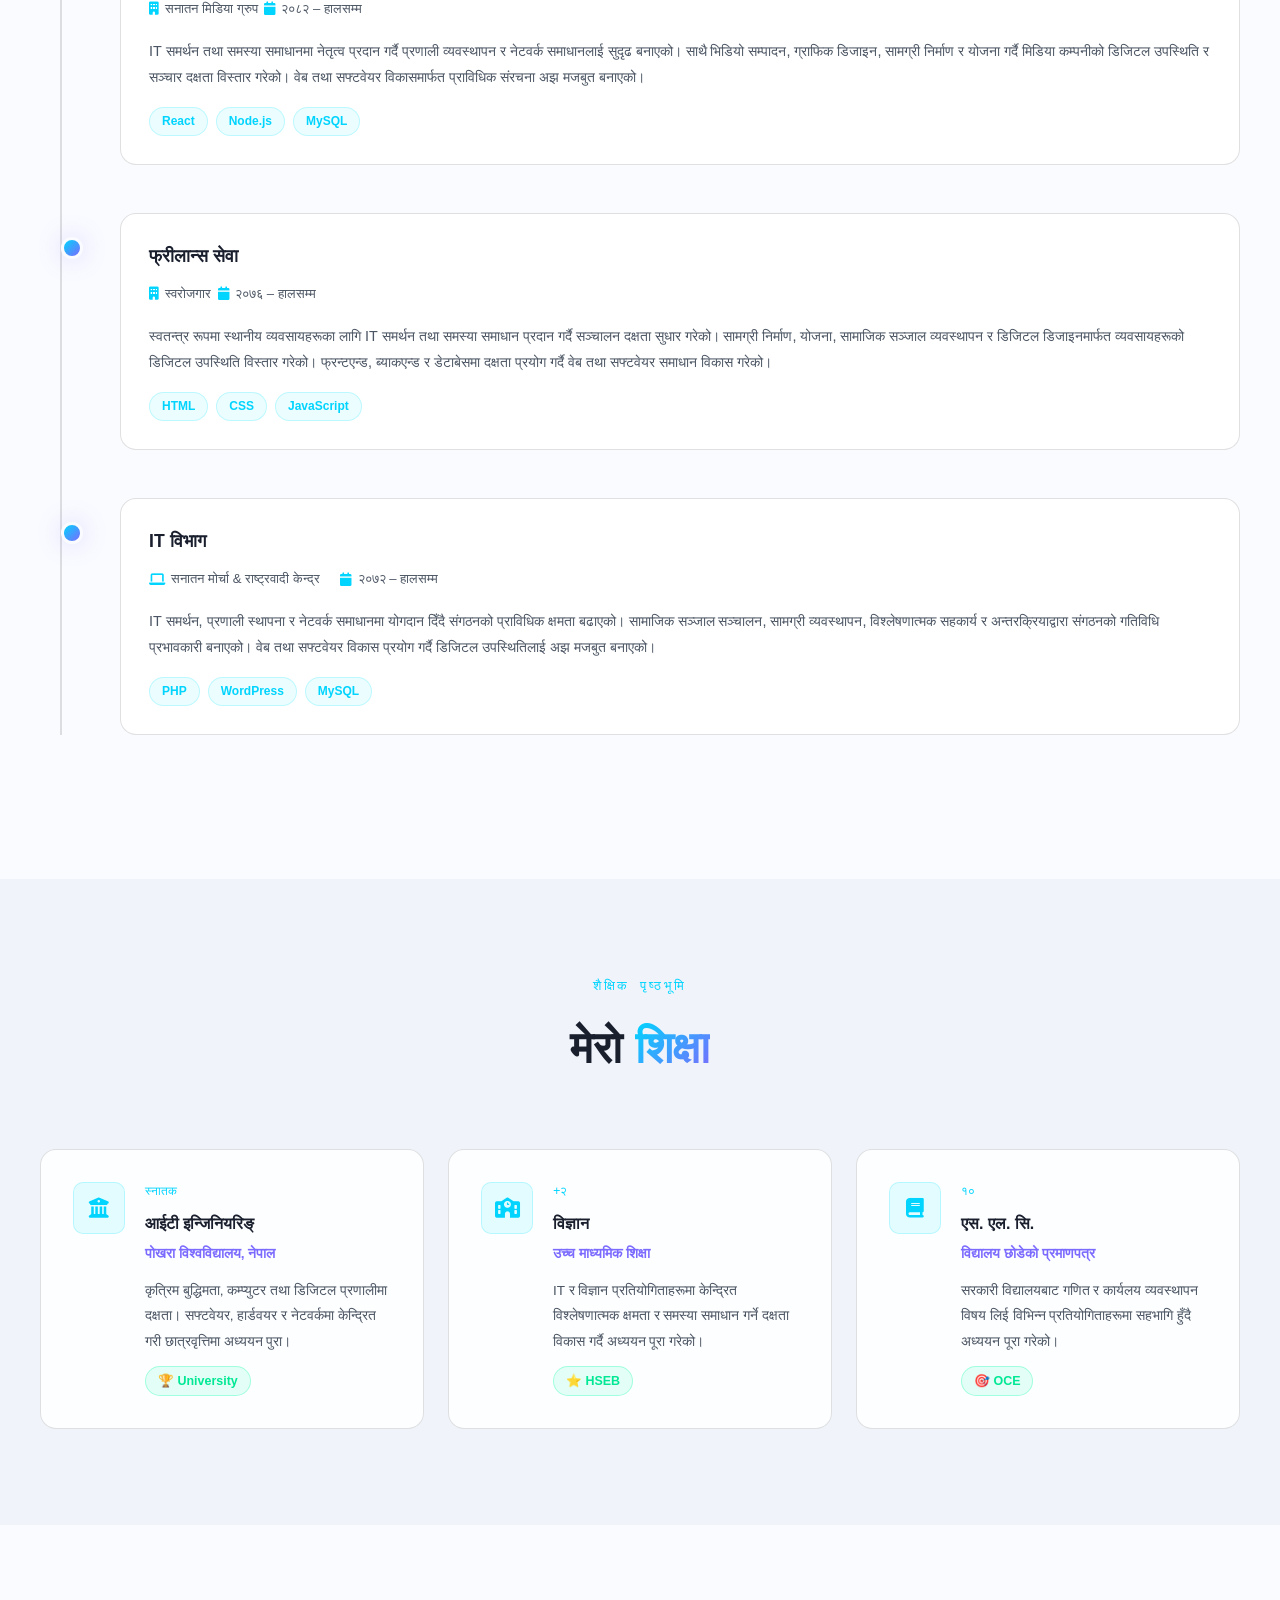
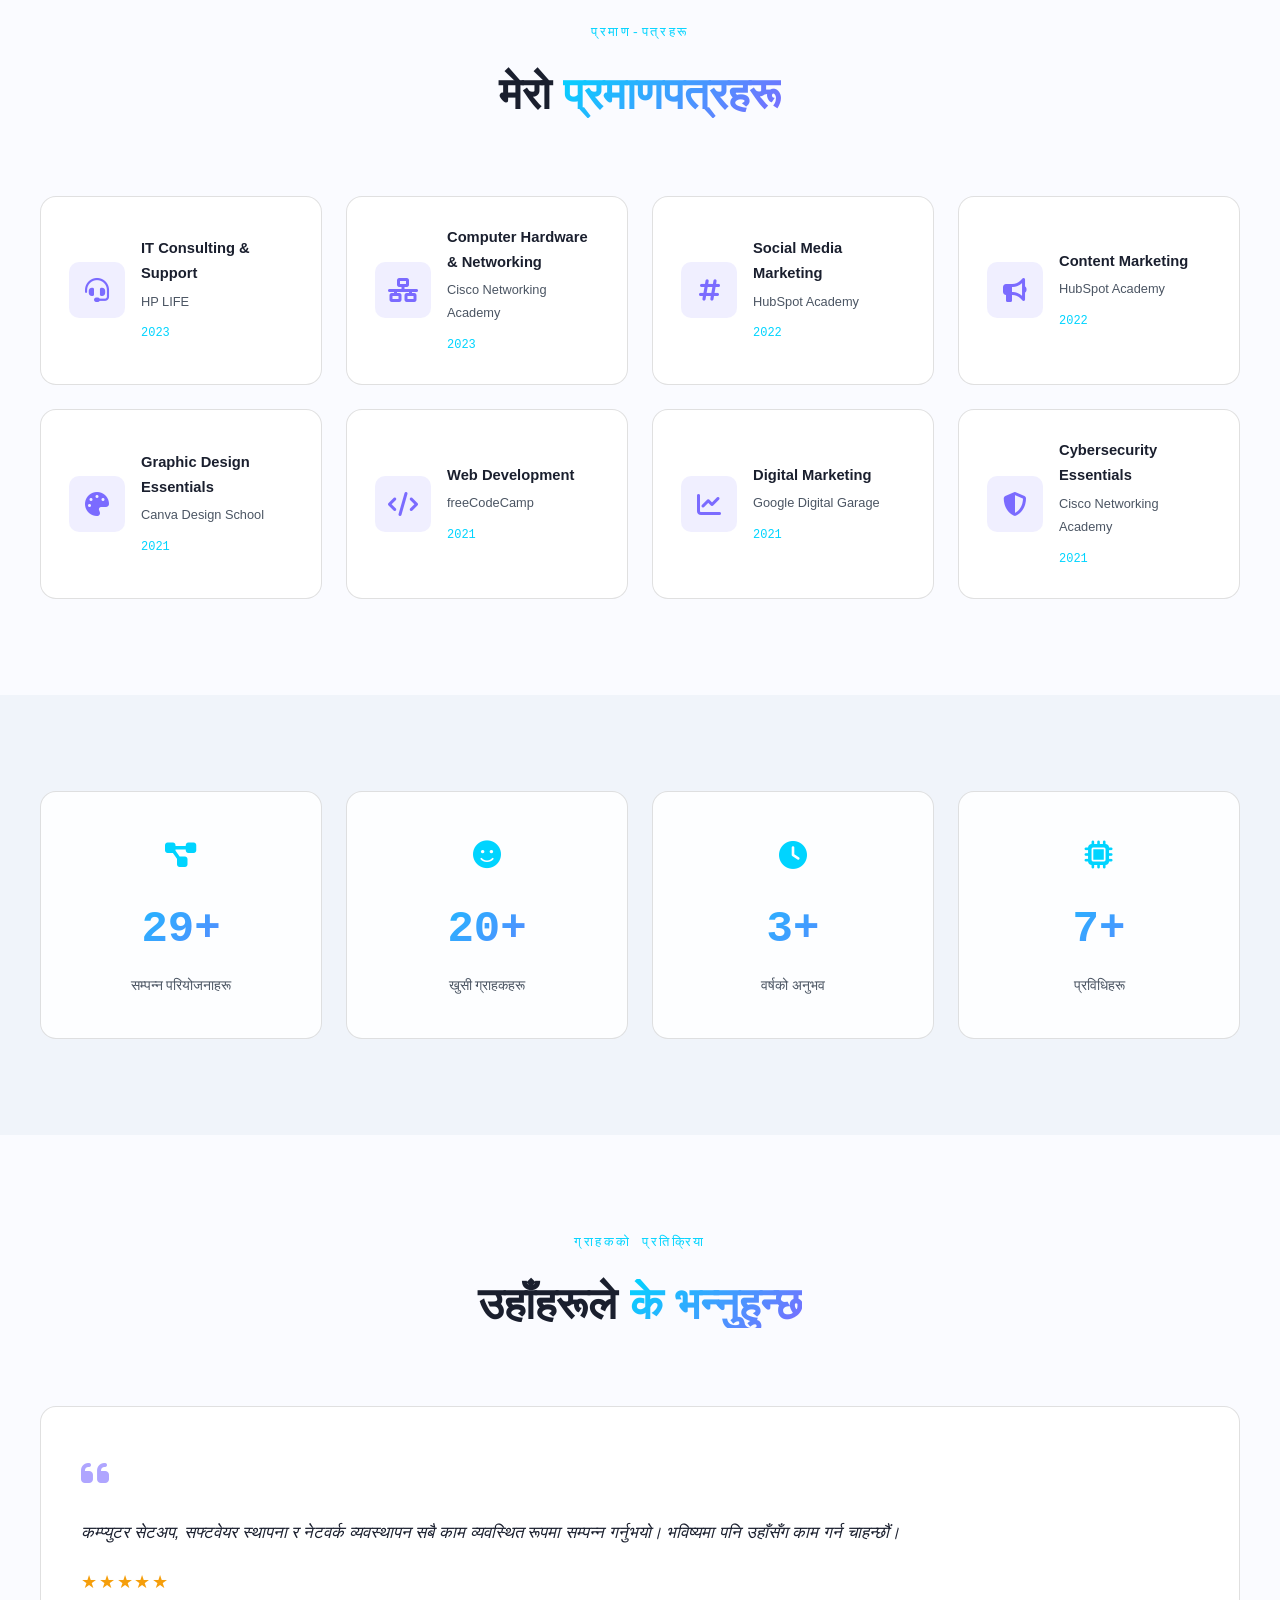
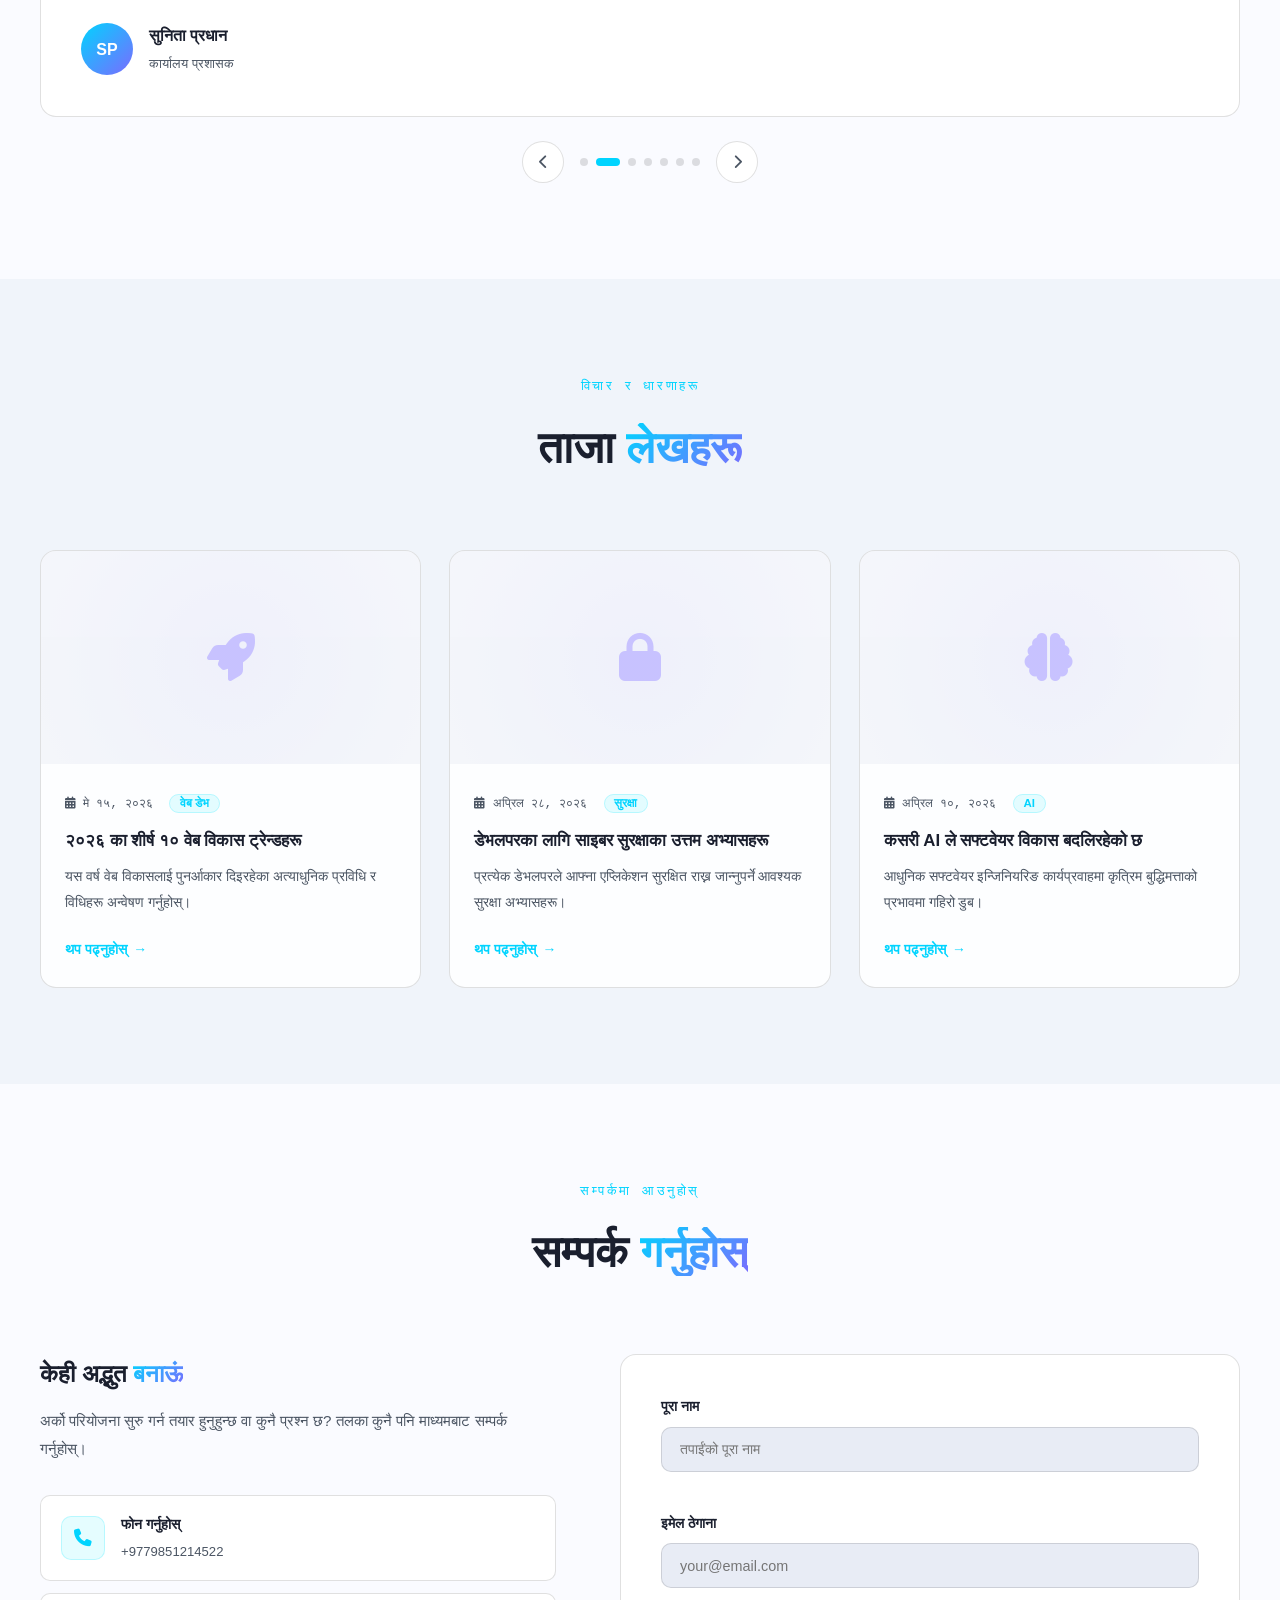
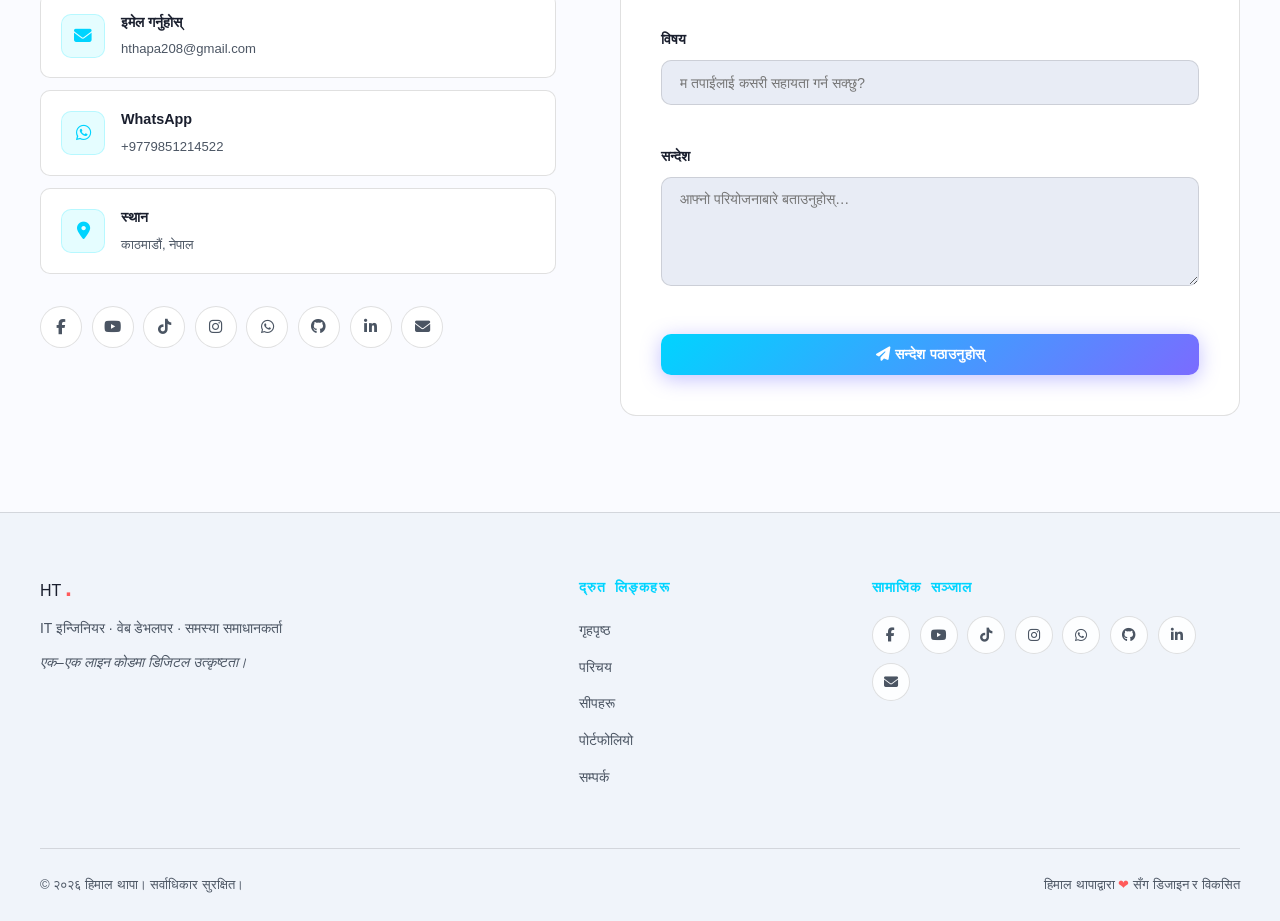
==== commit 6c956339: "Add files via upload" ====
--- a/index.html
+++ b/index.html
@@ -4,6 +4,7 @@
   <meta charset="UTF-8" />
   <meta name="viewport" content="width=device-width, initial-scale=1.0" />
   <meta http-equiv="X-UA-Compatible" content="IE=edge" />
+  <meta http-equiv="Content-Security-Policy" content="default-src 'self' https:; script-src 'self' https://cdnjs.cloudflare.com https://fonts.googleapis.com 'unsafe-inline'; style-src 'self' https://cdnjs.cloudflare.com https://fonts.googleapis.com https://fonts.gstatic.com 'unsafe-inline'; font-src https://fonts.gstatic.com https://cdnjs.cloudflare.com; img-src 'self' data: https:; connect-src 'self';" />
   <meta name="referrer" content="strict-origin-when-cross-origin" />
 
   <!-- SEO: filled by JS from TRANSLATIONS -->
@@ -32,15 +33,24 @@
   <meta property="og:image" content="https://himal522.com.np/public_assets/og-im.png" />
   <meta property="og:image:width" content="1200" />
   <meta property="og:image:height" content="630" />
+  <meta property="og:image:type" content="image/png" />
+  <meta property="og:image:alt" content="Himal Thapa Portfolio - IT Engineer & Developer" />
+  <!-- Fallback OG image -->
+  <meta property="og:image" content="https://himal522.com.np/public_assets/icon-512.png" />
+  <meta property="og:image:width" content="512" />
+  <meta property="og:image:height" content="512" />
+  <meta property="og:image:type" content="image/png" />
+  <meta property="og:image:alt" content="Himal Thapa Portfolio Logo" />
   <meta property="og:locale" content="ne_NP" />
   <meta property="og:locale:alternate" content="en_US" />
   <meta property="og:site_name" content="Himal Thapa Portfolio" />
 
   <!-- Twitter Card -->
   <meta name="twitter:card" content="summary_large_image" />
-  <meta name="twitter:title" content="Himal Thapa | IT Engineer " />
-  <meta name="twitter:description" content="Premium portfolio of Himal Thapa – IT Engineer & Developer based in Nepal." />
+  <meta name="twitter:title" content="Himal Thapa | IT Engineer" />
+  <meta name="twitter:description" content="Premium portfolio of Himal Thapa – IT Engineer & Developer based in Nepal. IT Support, Web Development, Digital Content, and more." />
   <meta name="twitter:image" content="https://himal522.com.np/public_assets/og-im.png" />
+  <meta name="twitter:image:alt" content="Himal Thapa Portfolio - IT Engineer & Developer" />
   <meta name="twitter:site" content="@himalthapa" />
   <meta name="twitter:creator" content="@himalthapa" />
 
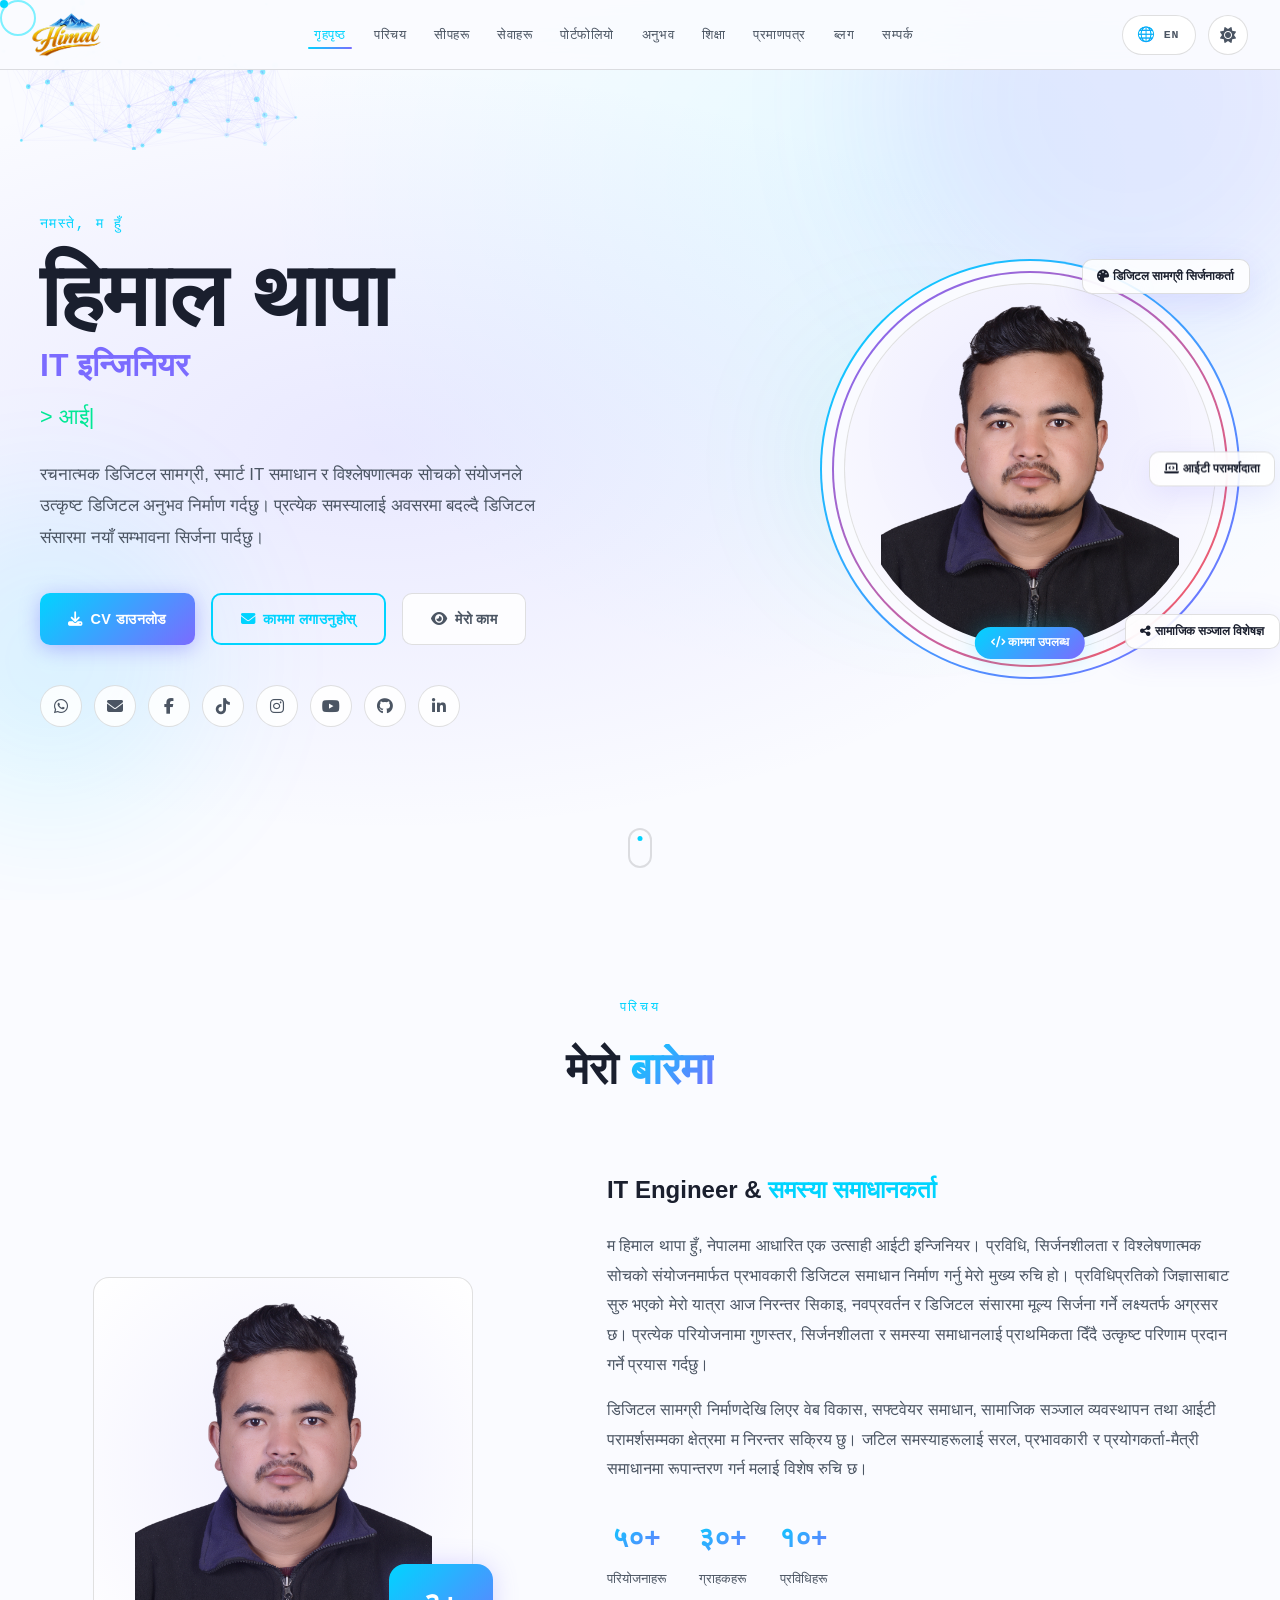
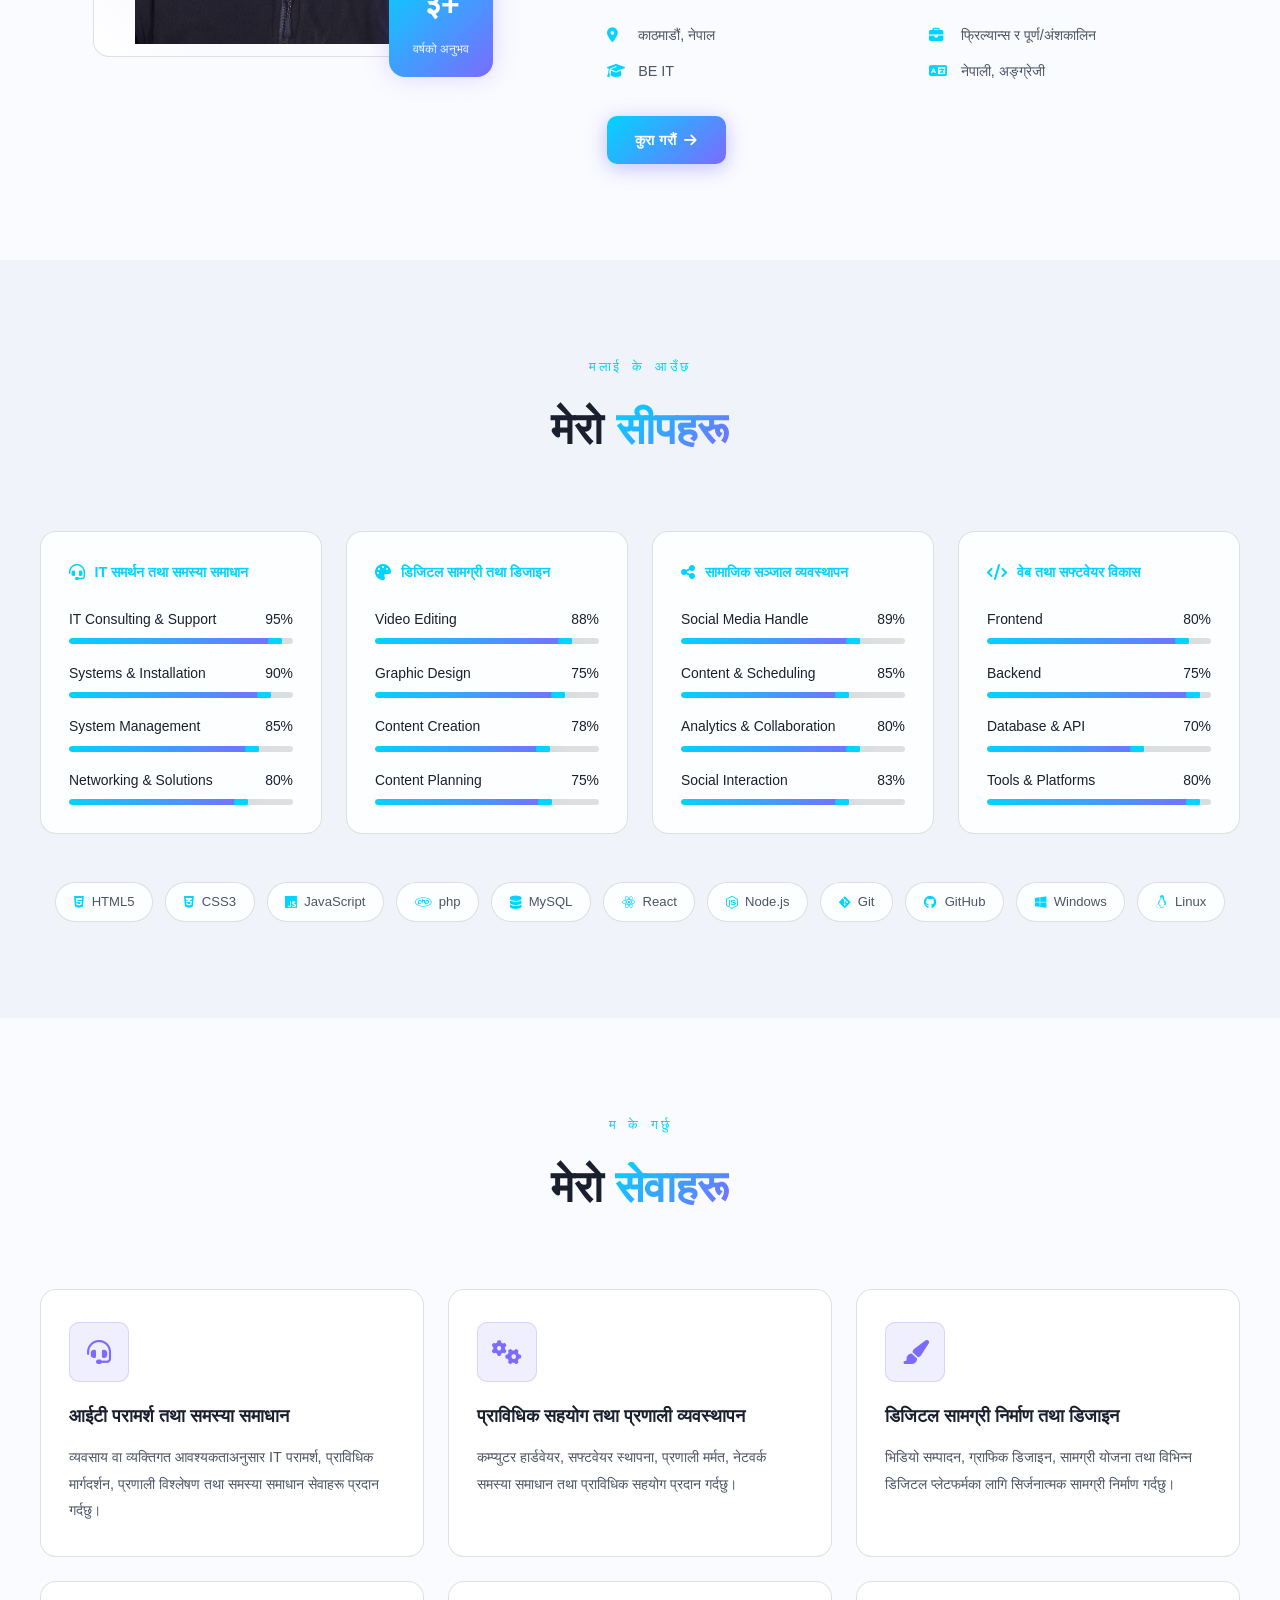
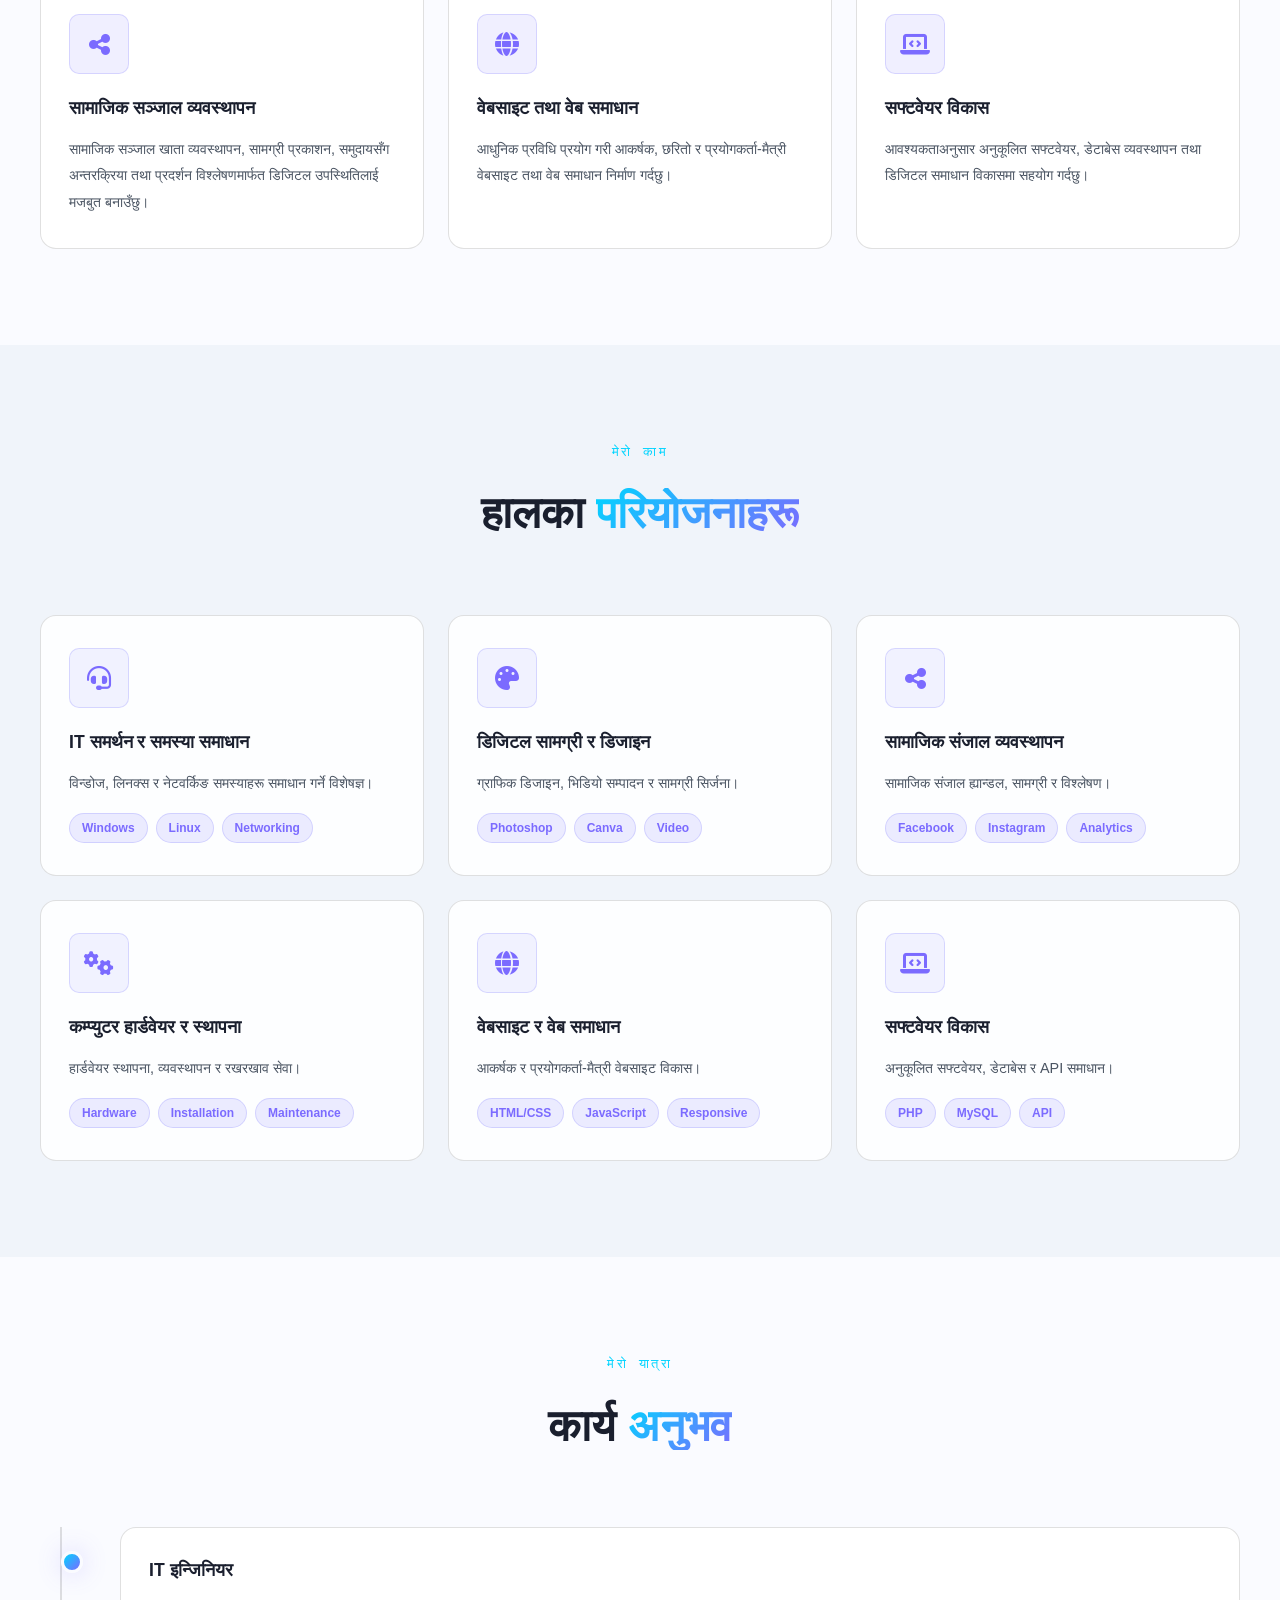
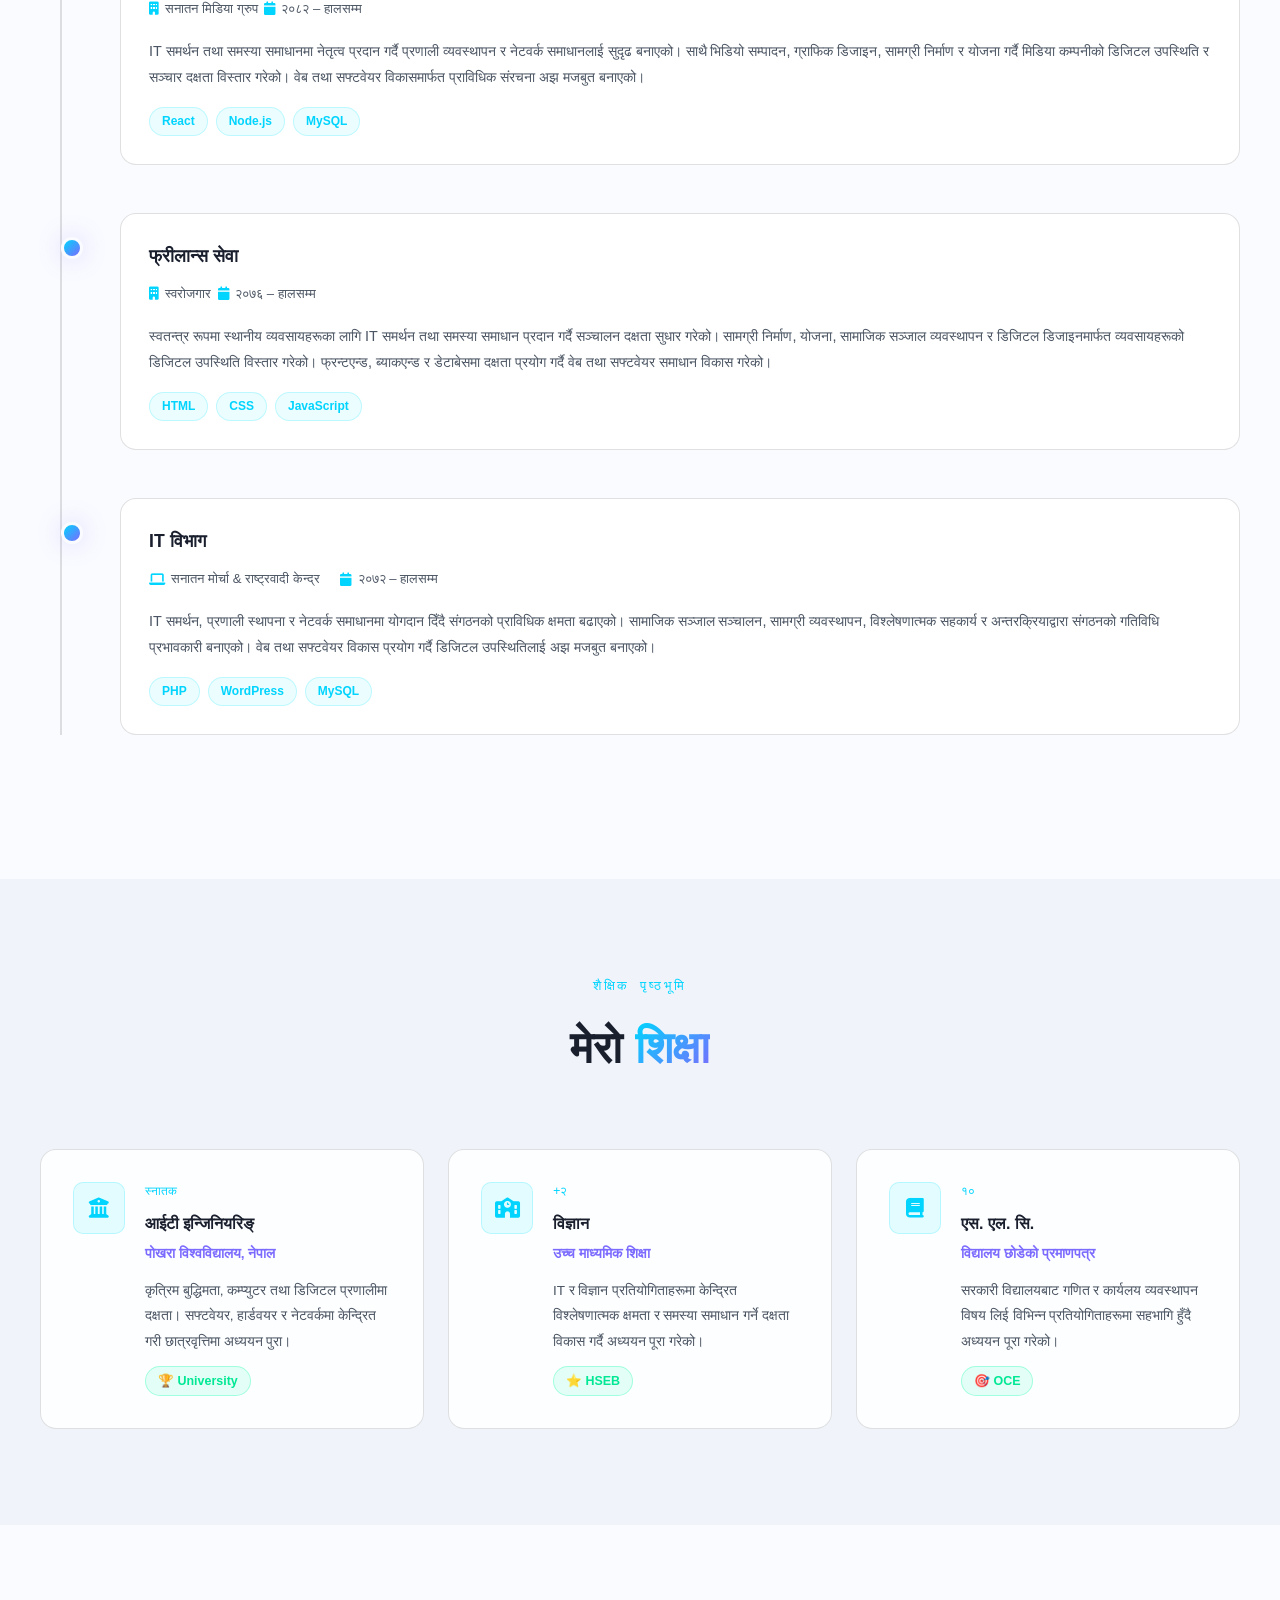
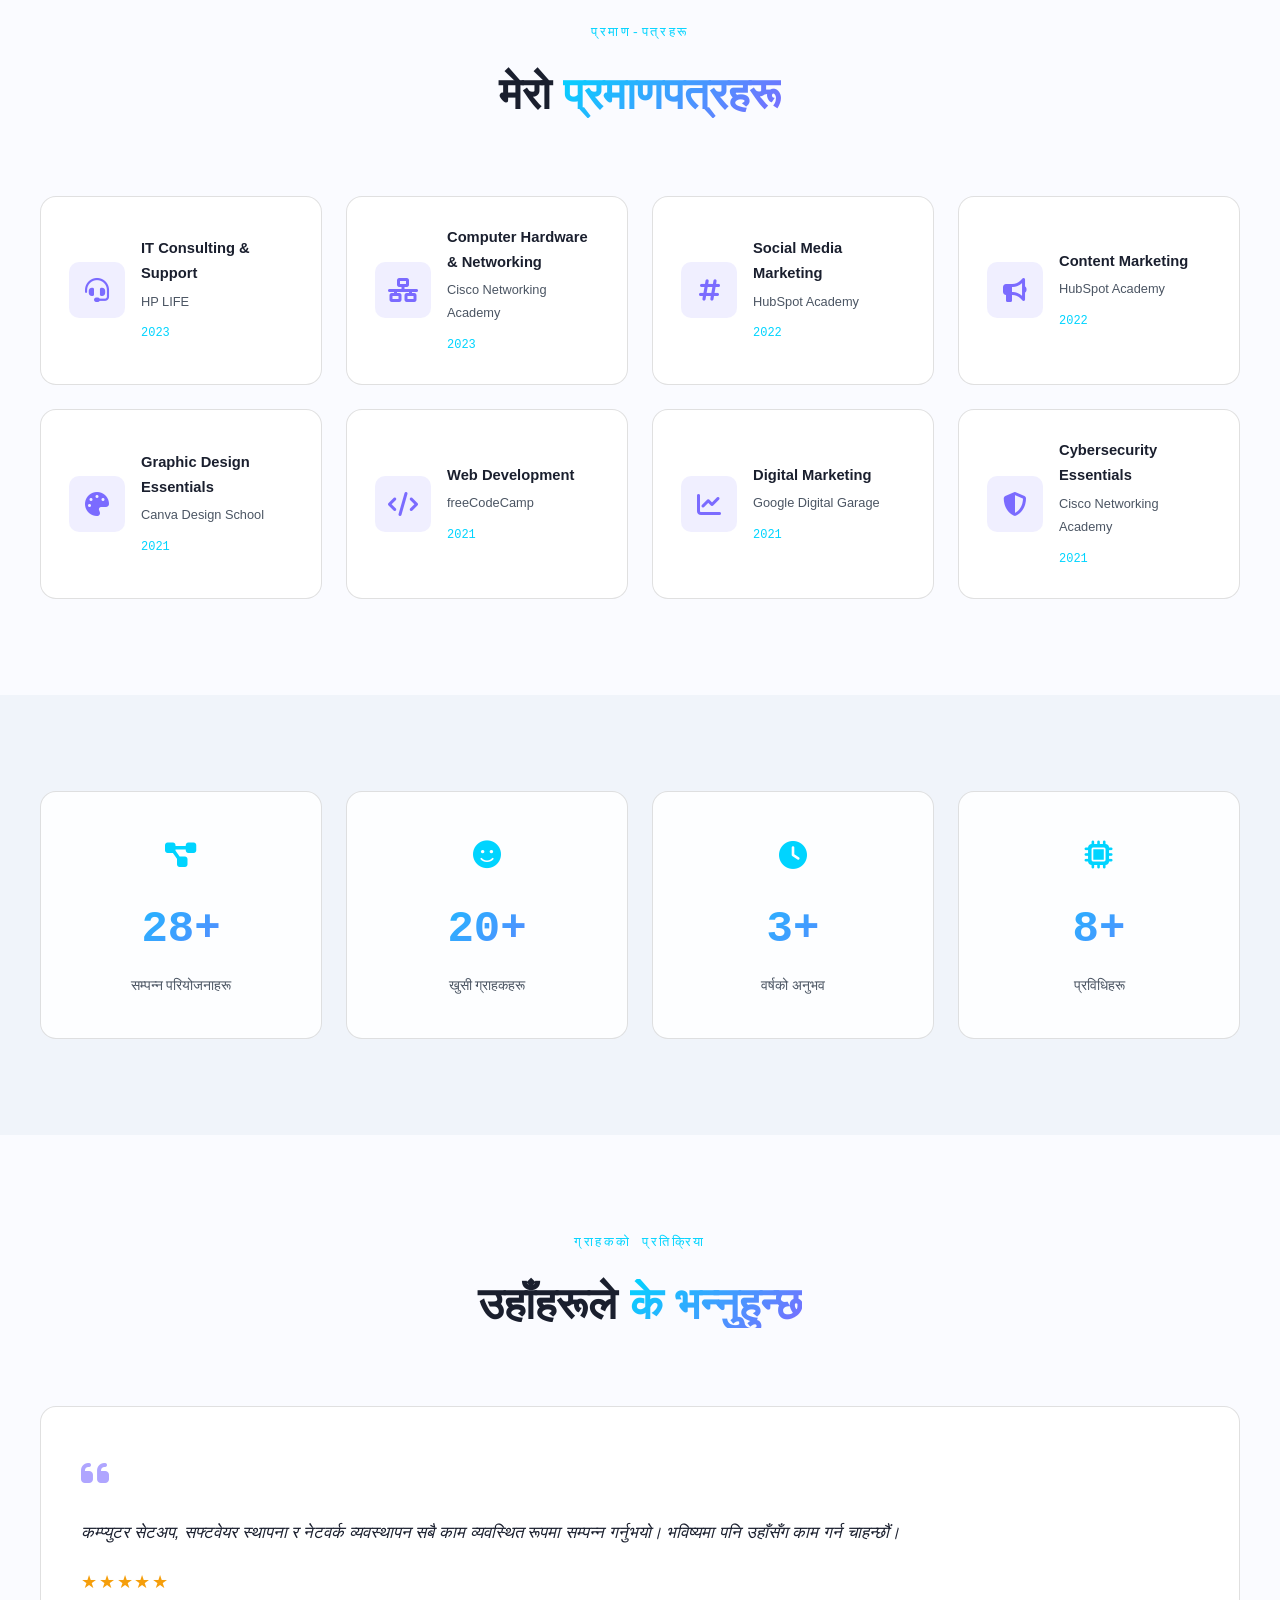
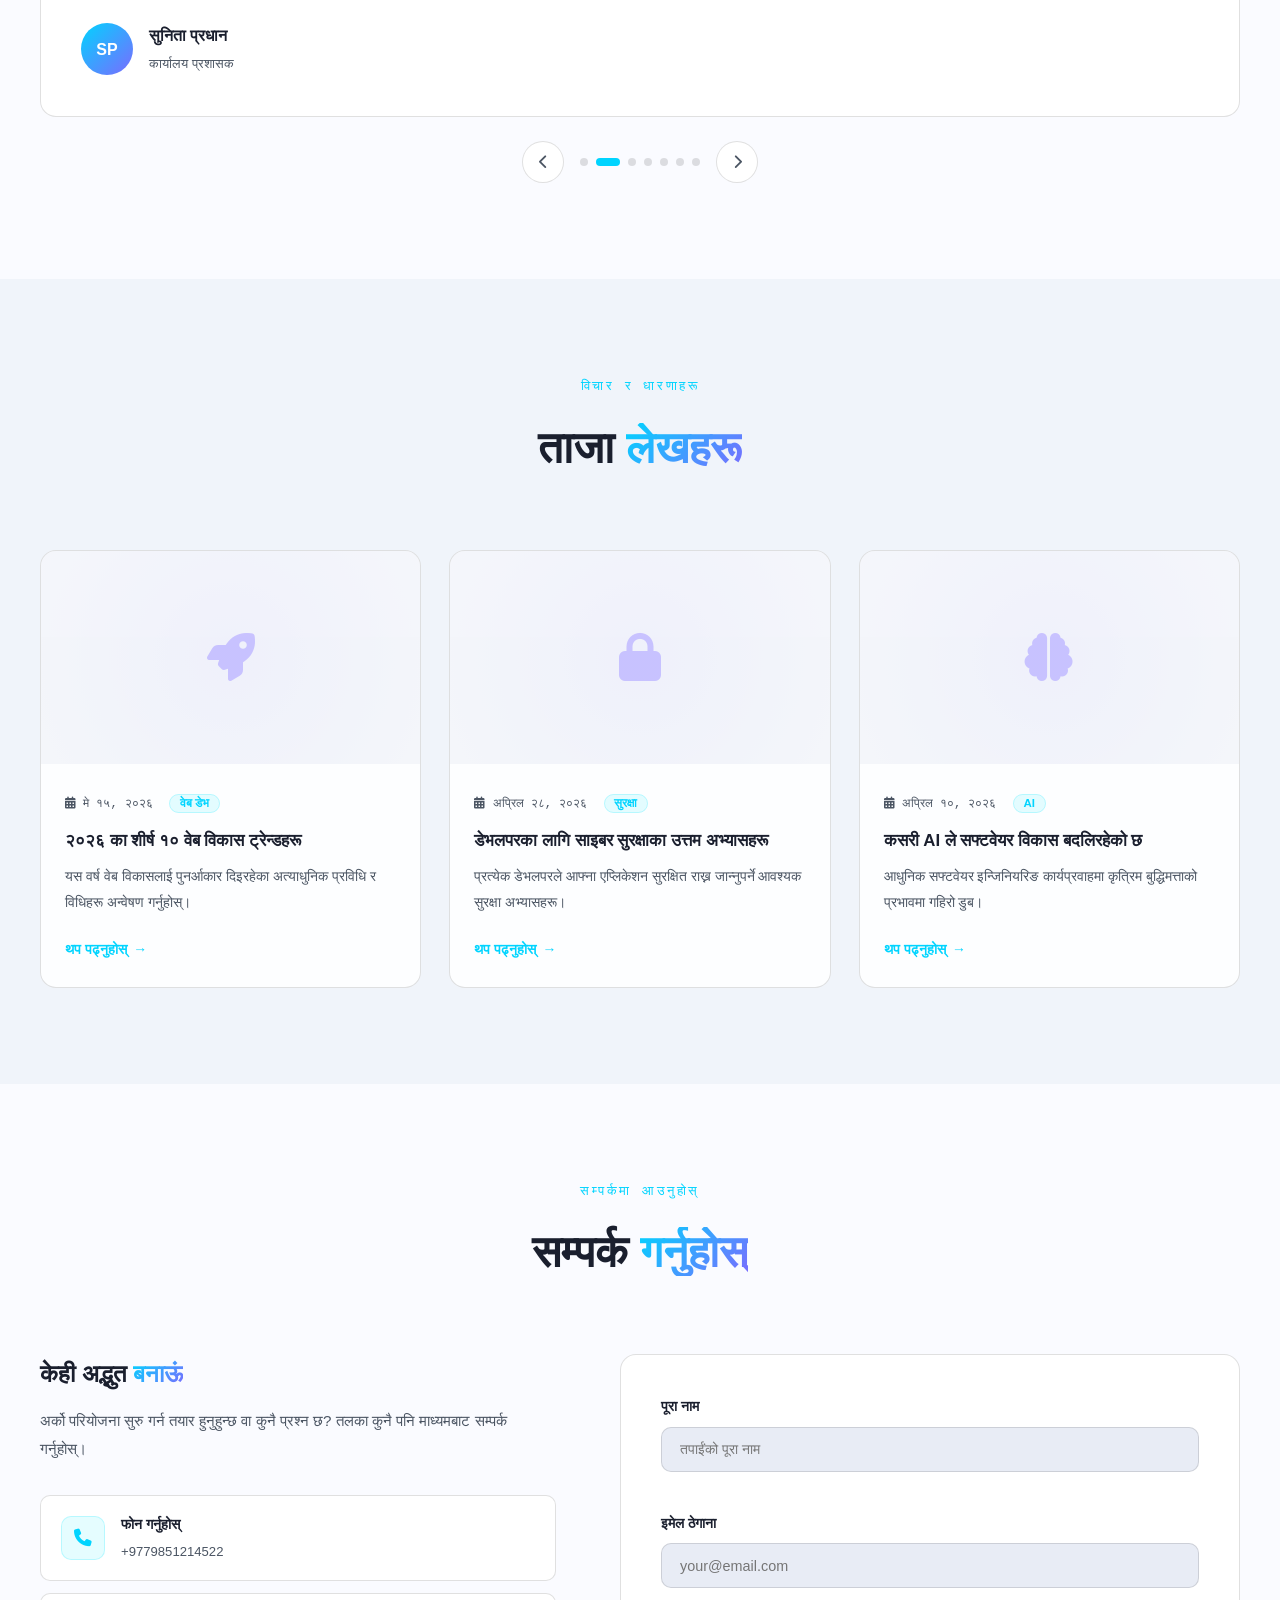
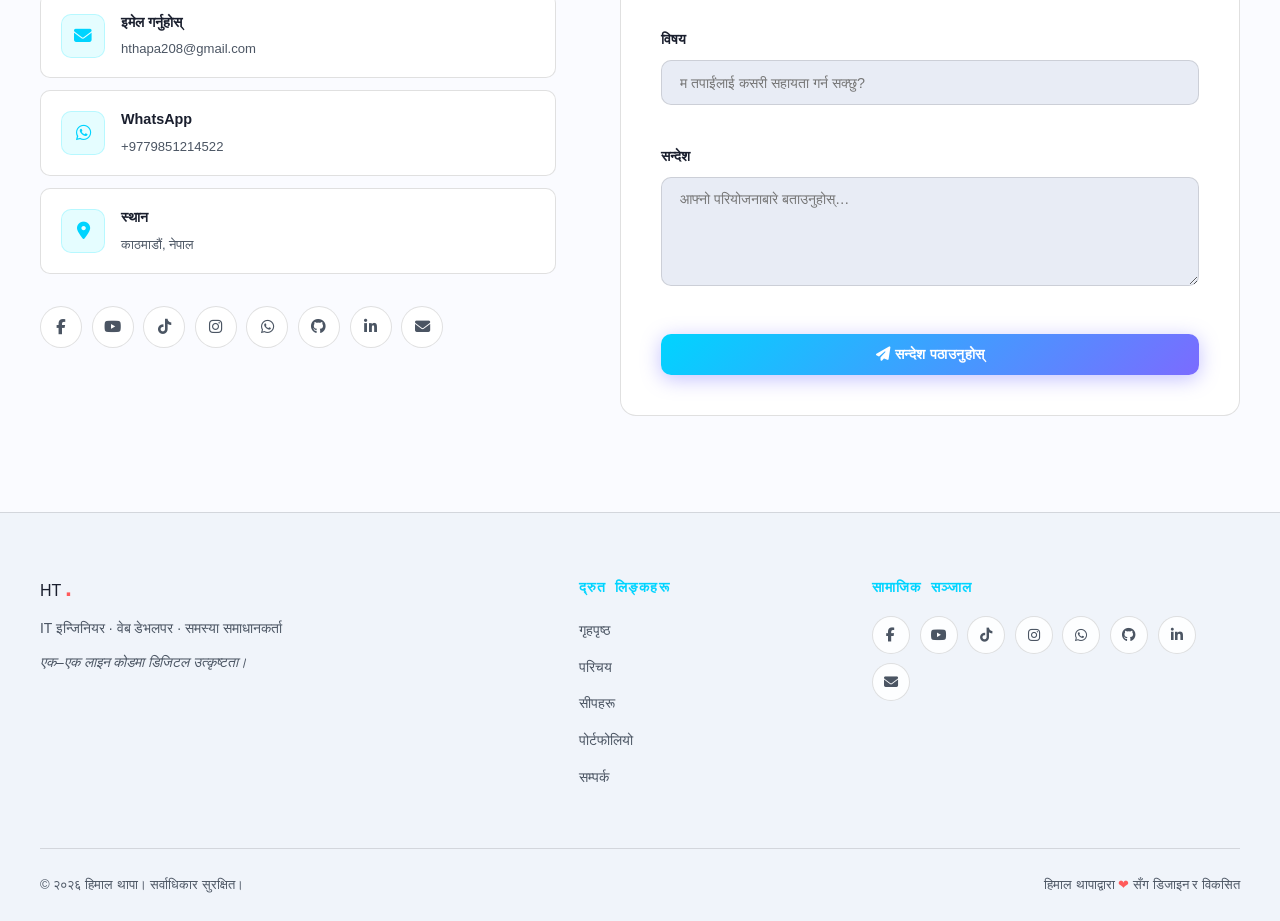
==== commit f9988a60: "Add files via upload" ====
--- a/index.html
+++ b/index.html
@@ -36,9 +36,9 @@
   <meta property="og:image:type" content="image/png" />
   <meta property="og:image:alt" content="Himal Thapa Portfolio - IT Engineer & Developer" />
   <!-- Fallback OG image -->
-  <meta property="og:image" content="https://himal522.com.np/public_assets/icon-512.png" />
-  <meta property="og:image:width" content="512" />
-  <meta property="og:image:height" content="512" />
+  <meta property="og:image" content="https://himal522.com.np/public_assets/fall-og-image.png" />
+  <meta property="og:image:width" content="1200" />
+  <meta property="og:image:height" content="630" />
   <meta property="og:image:type" content="image/png" />
   <meta property="og:image:alt" content="Himal Thapa Portfolio Logo" />
   <meta property="og:locale" content="ne_NP" />
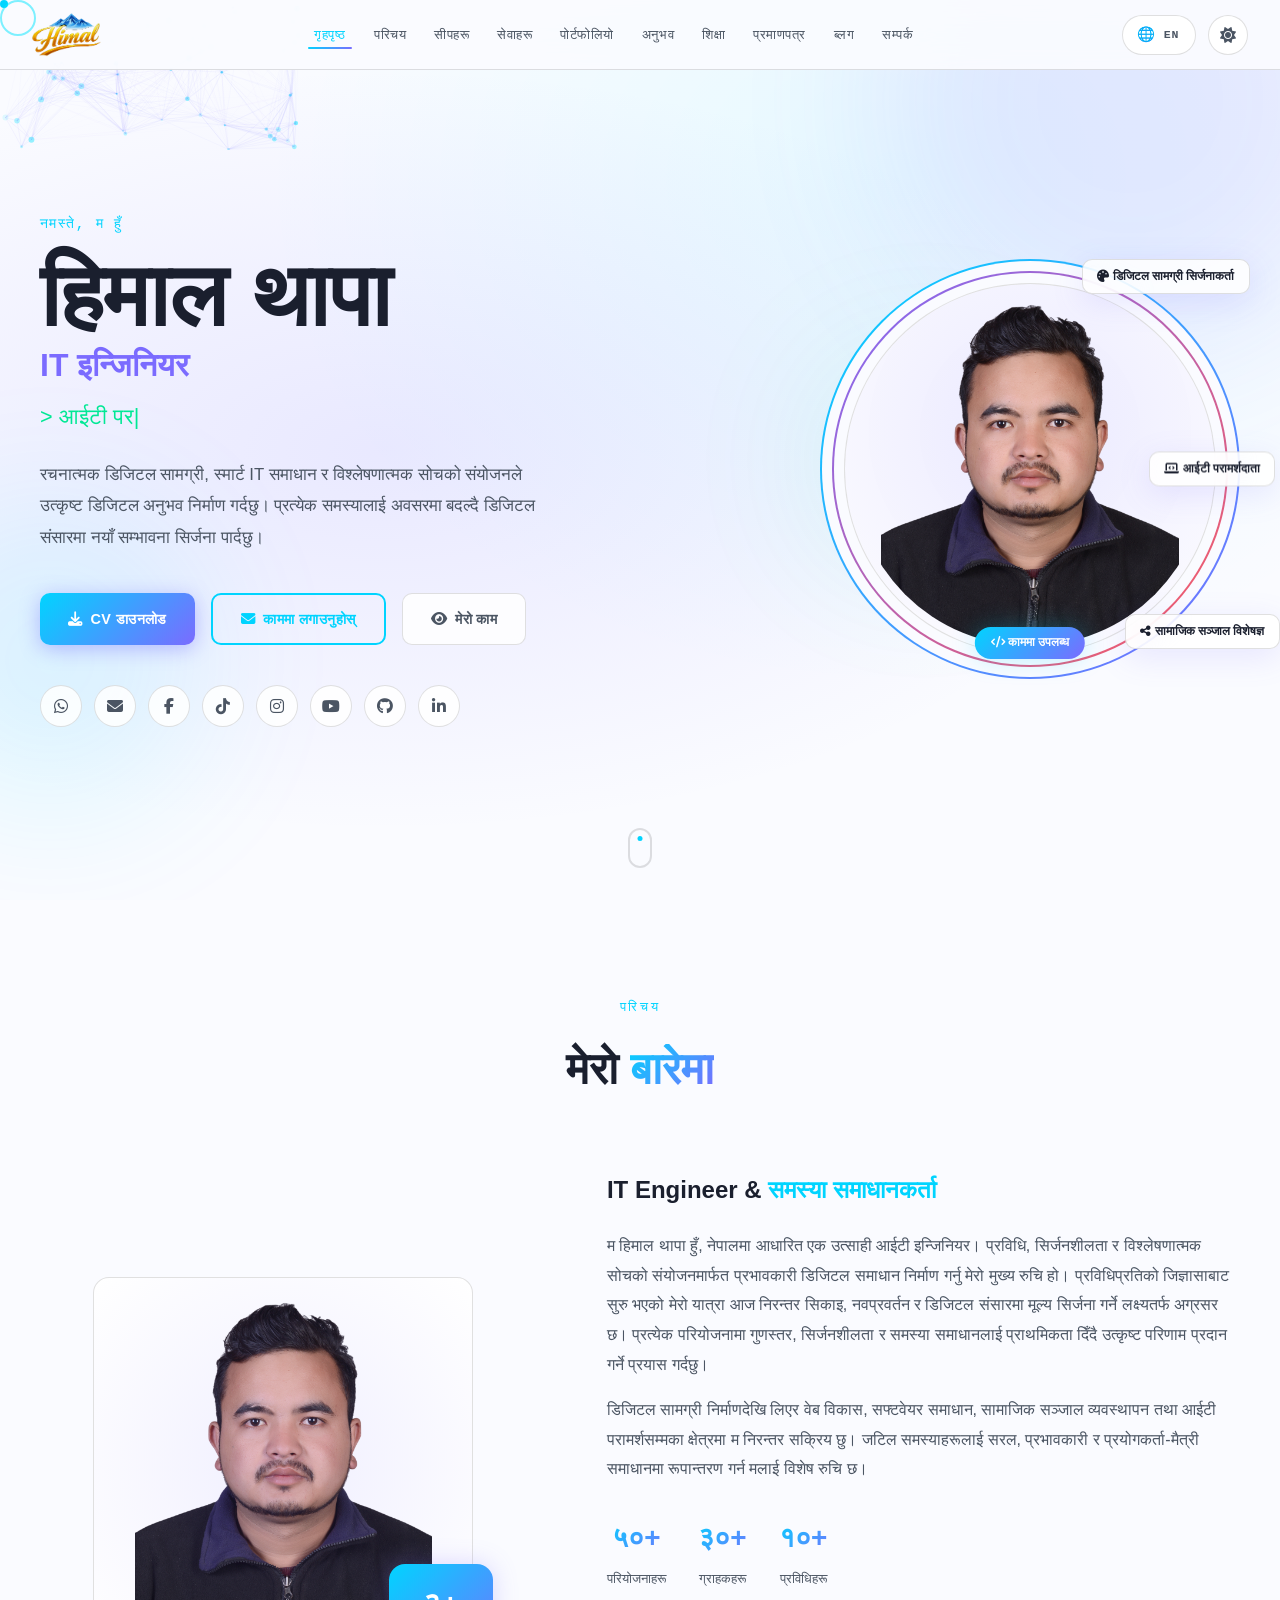
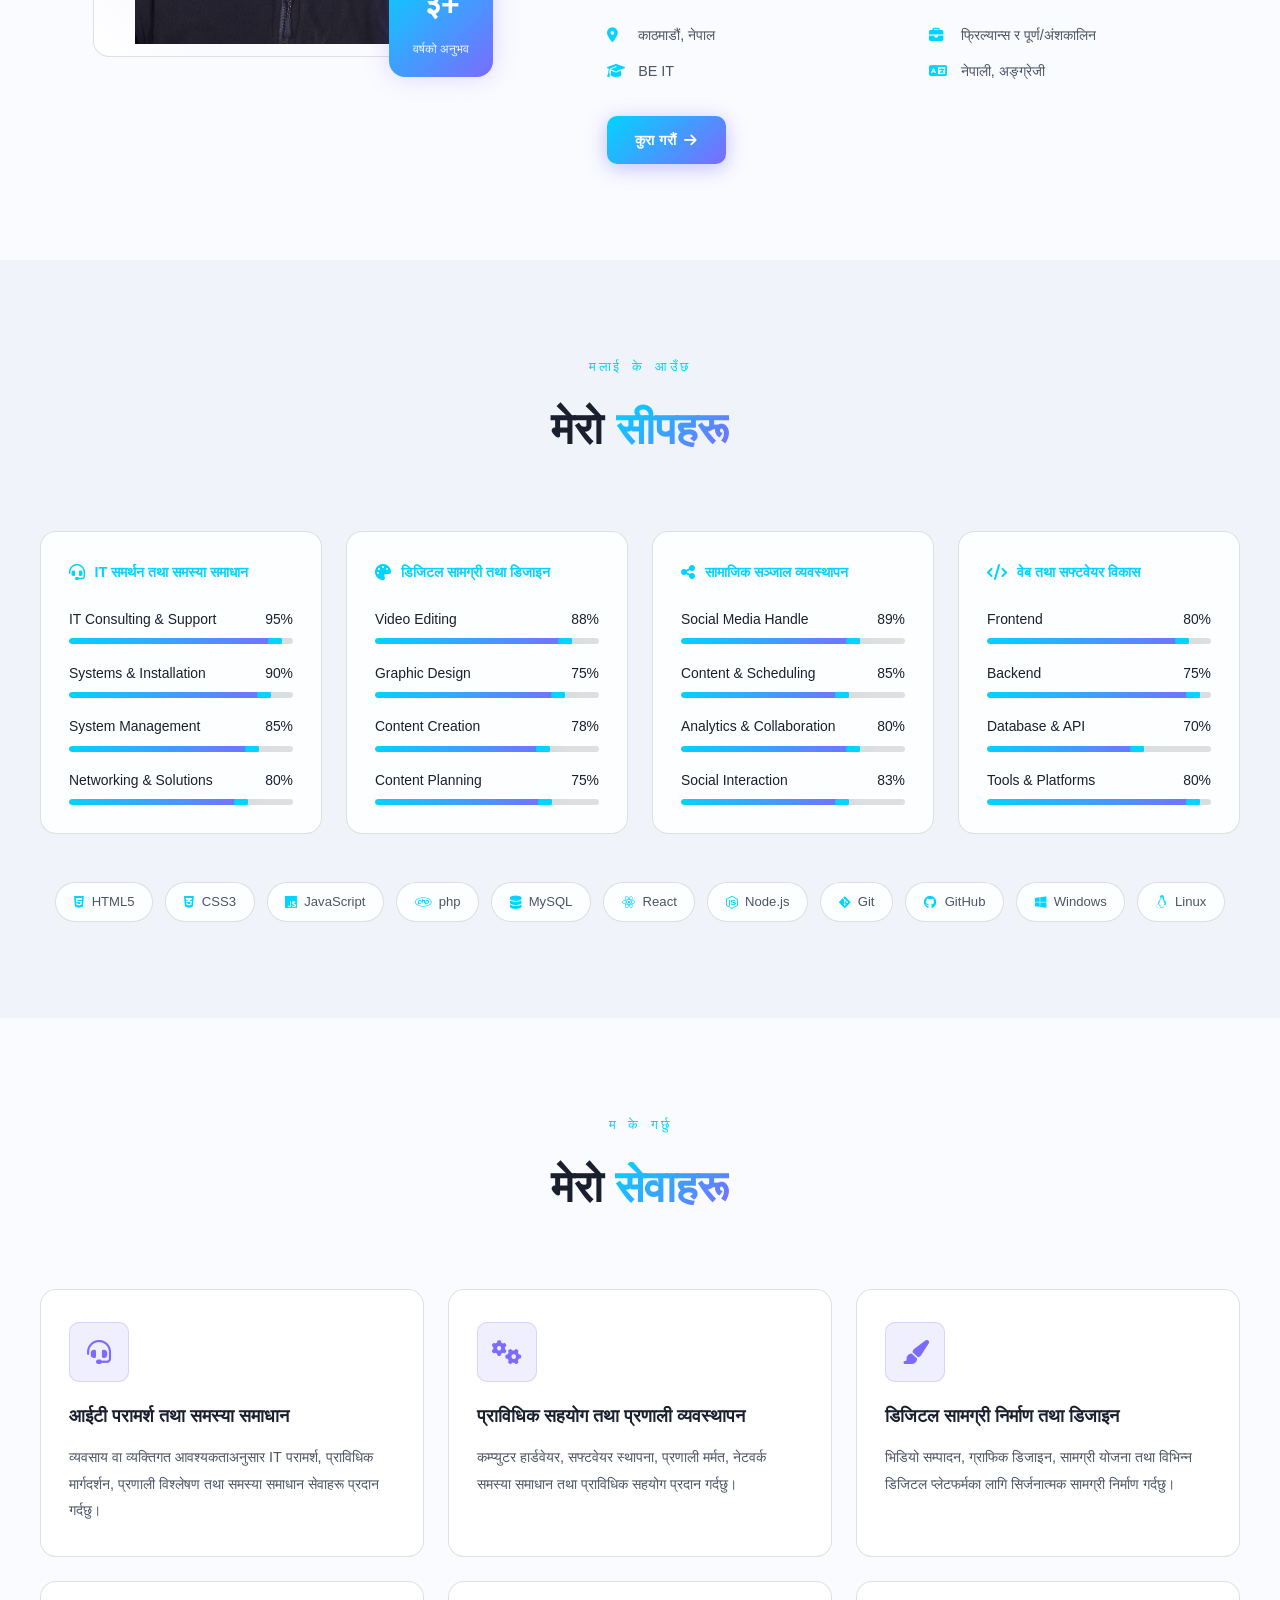
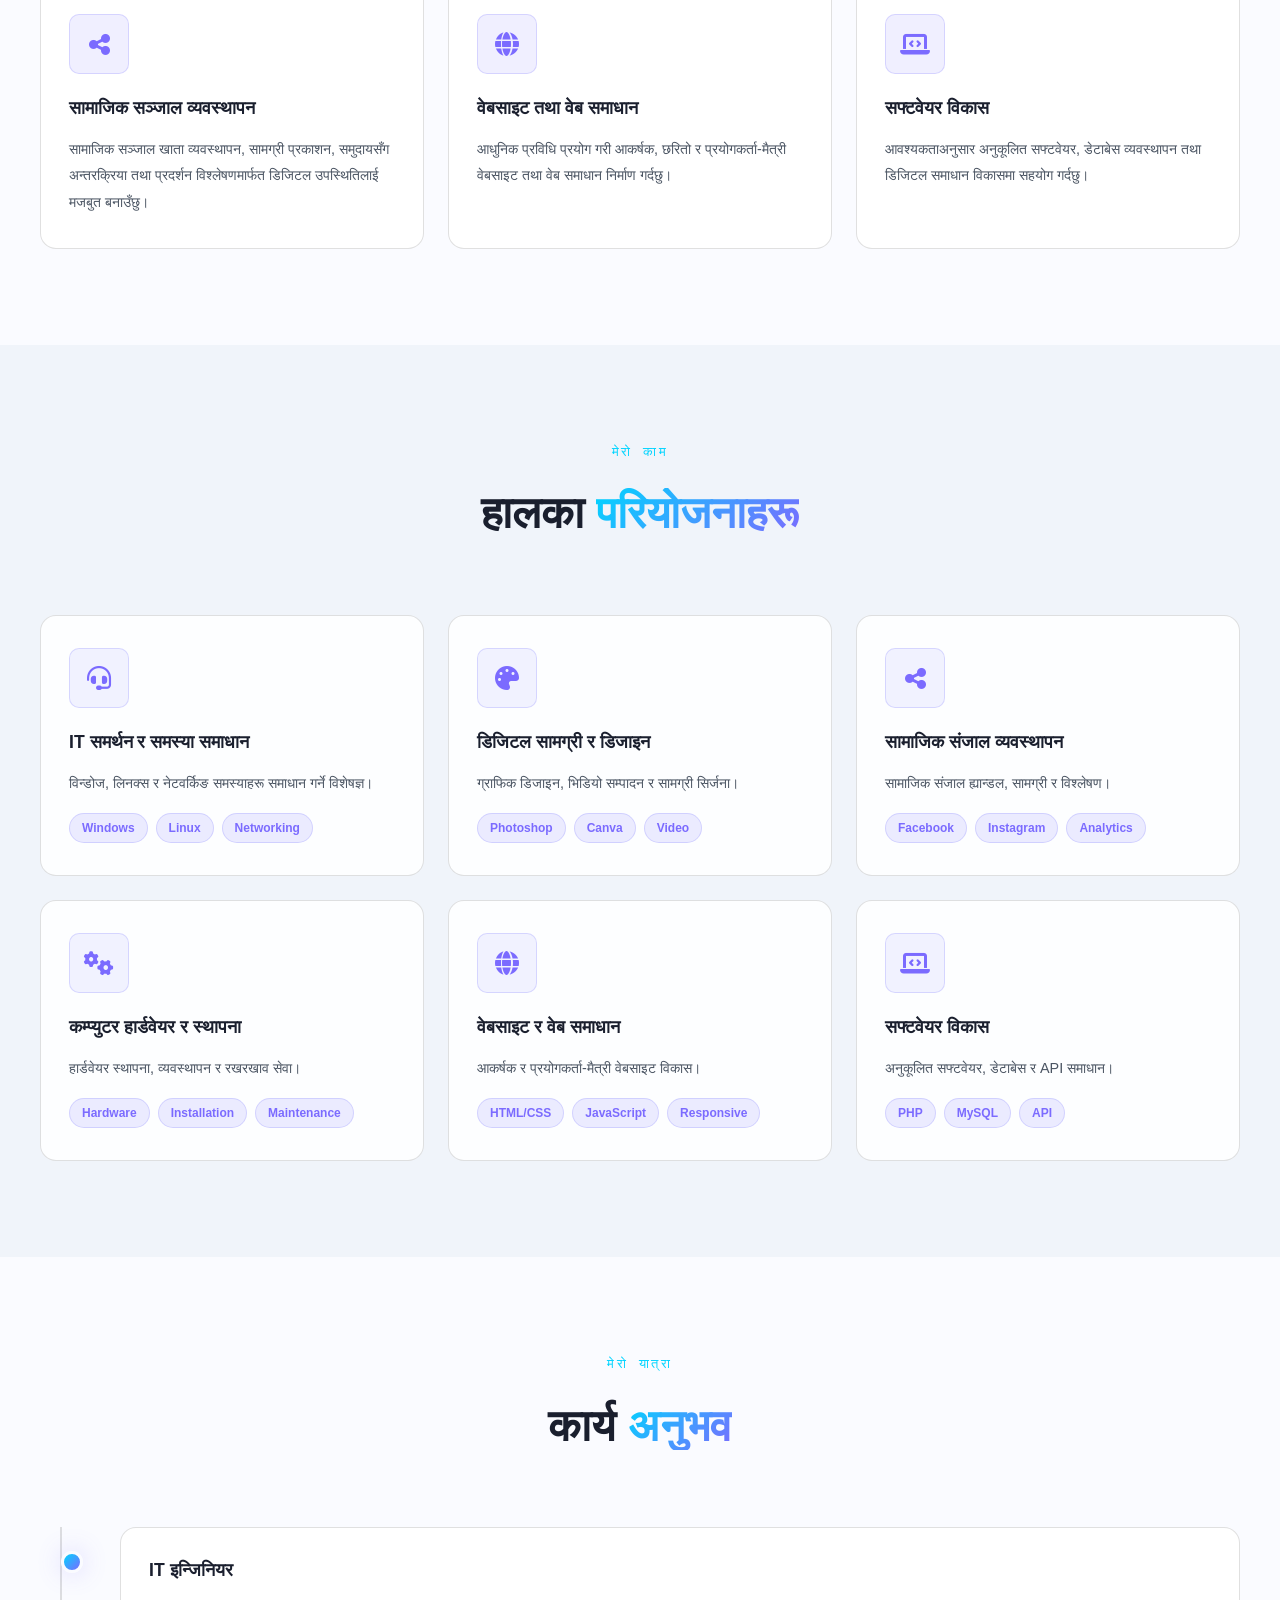
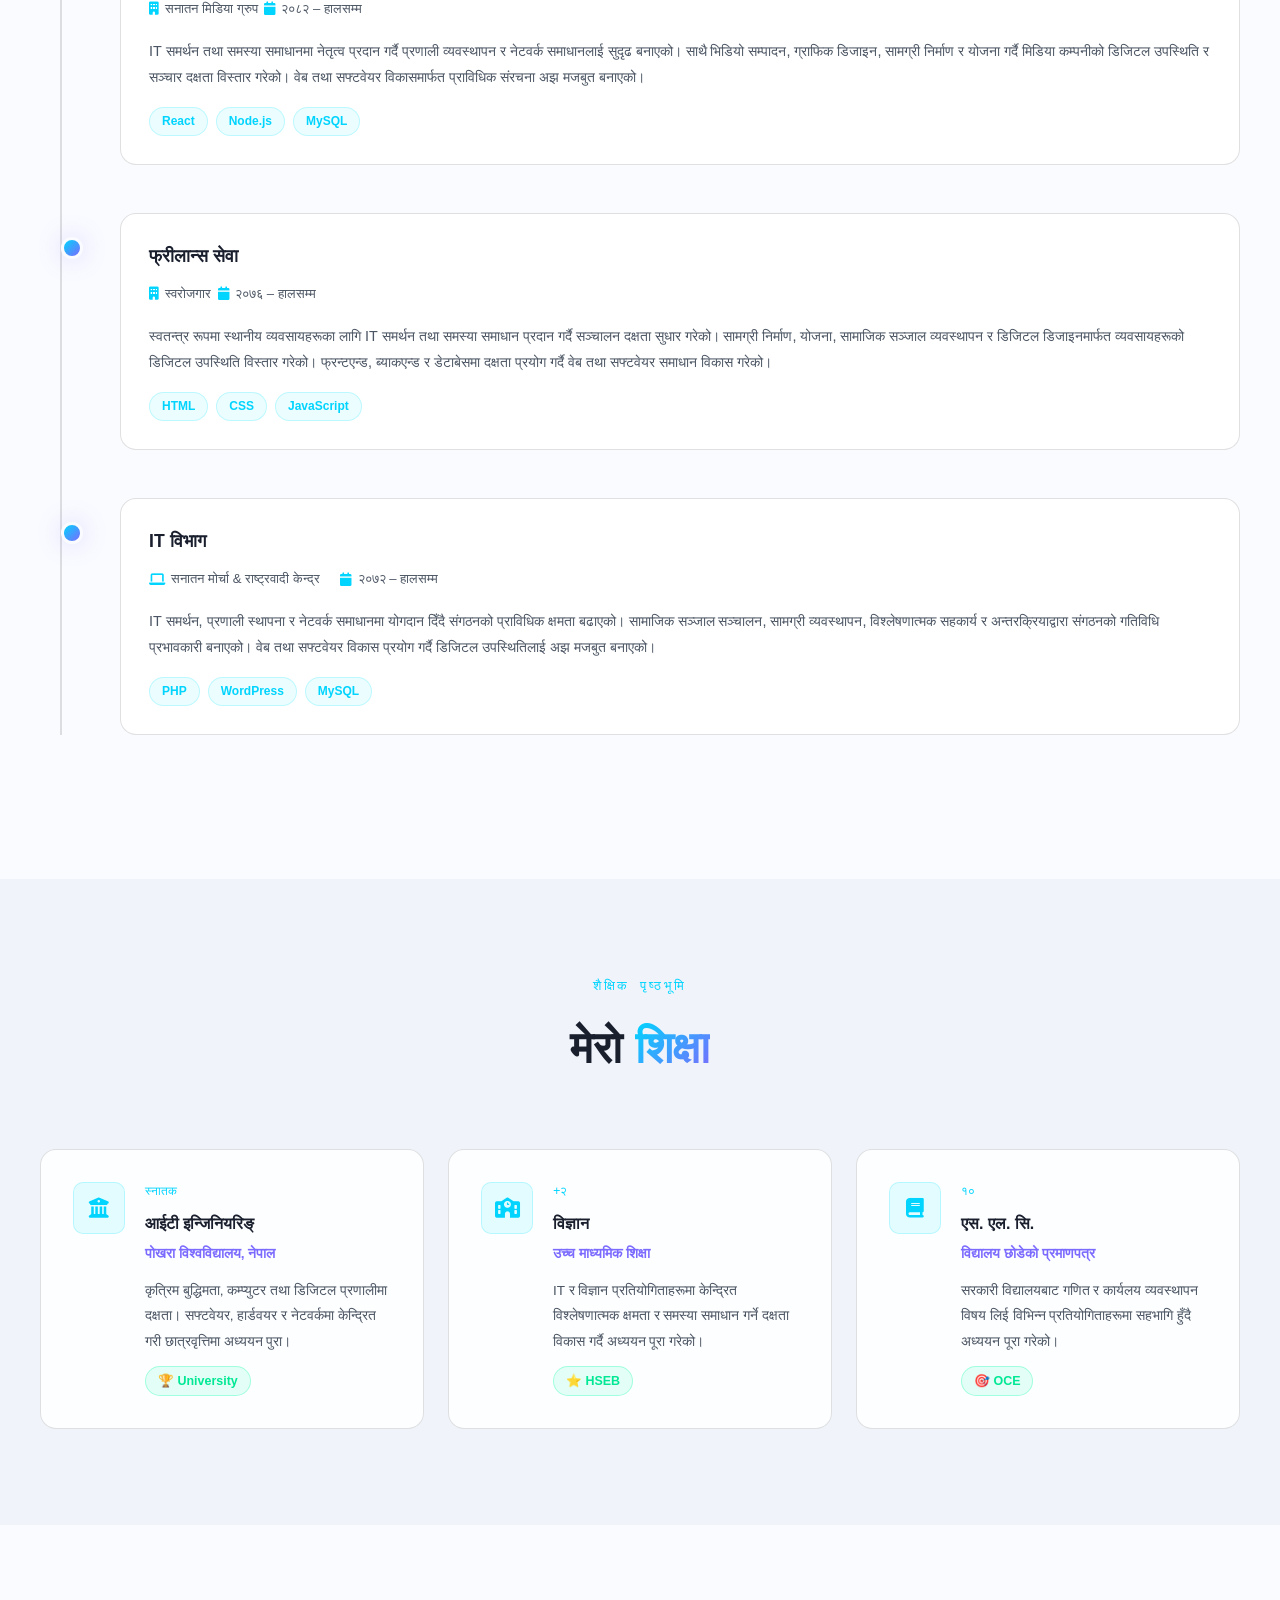
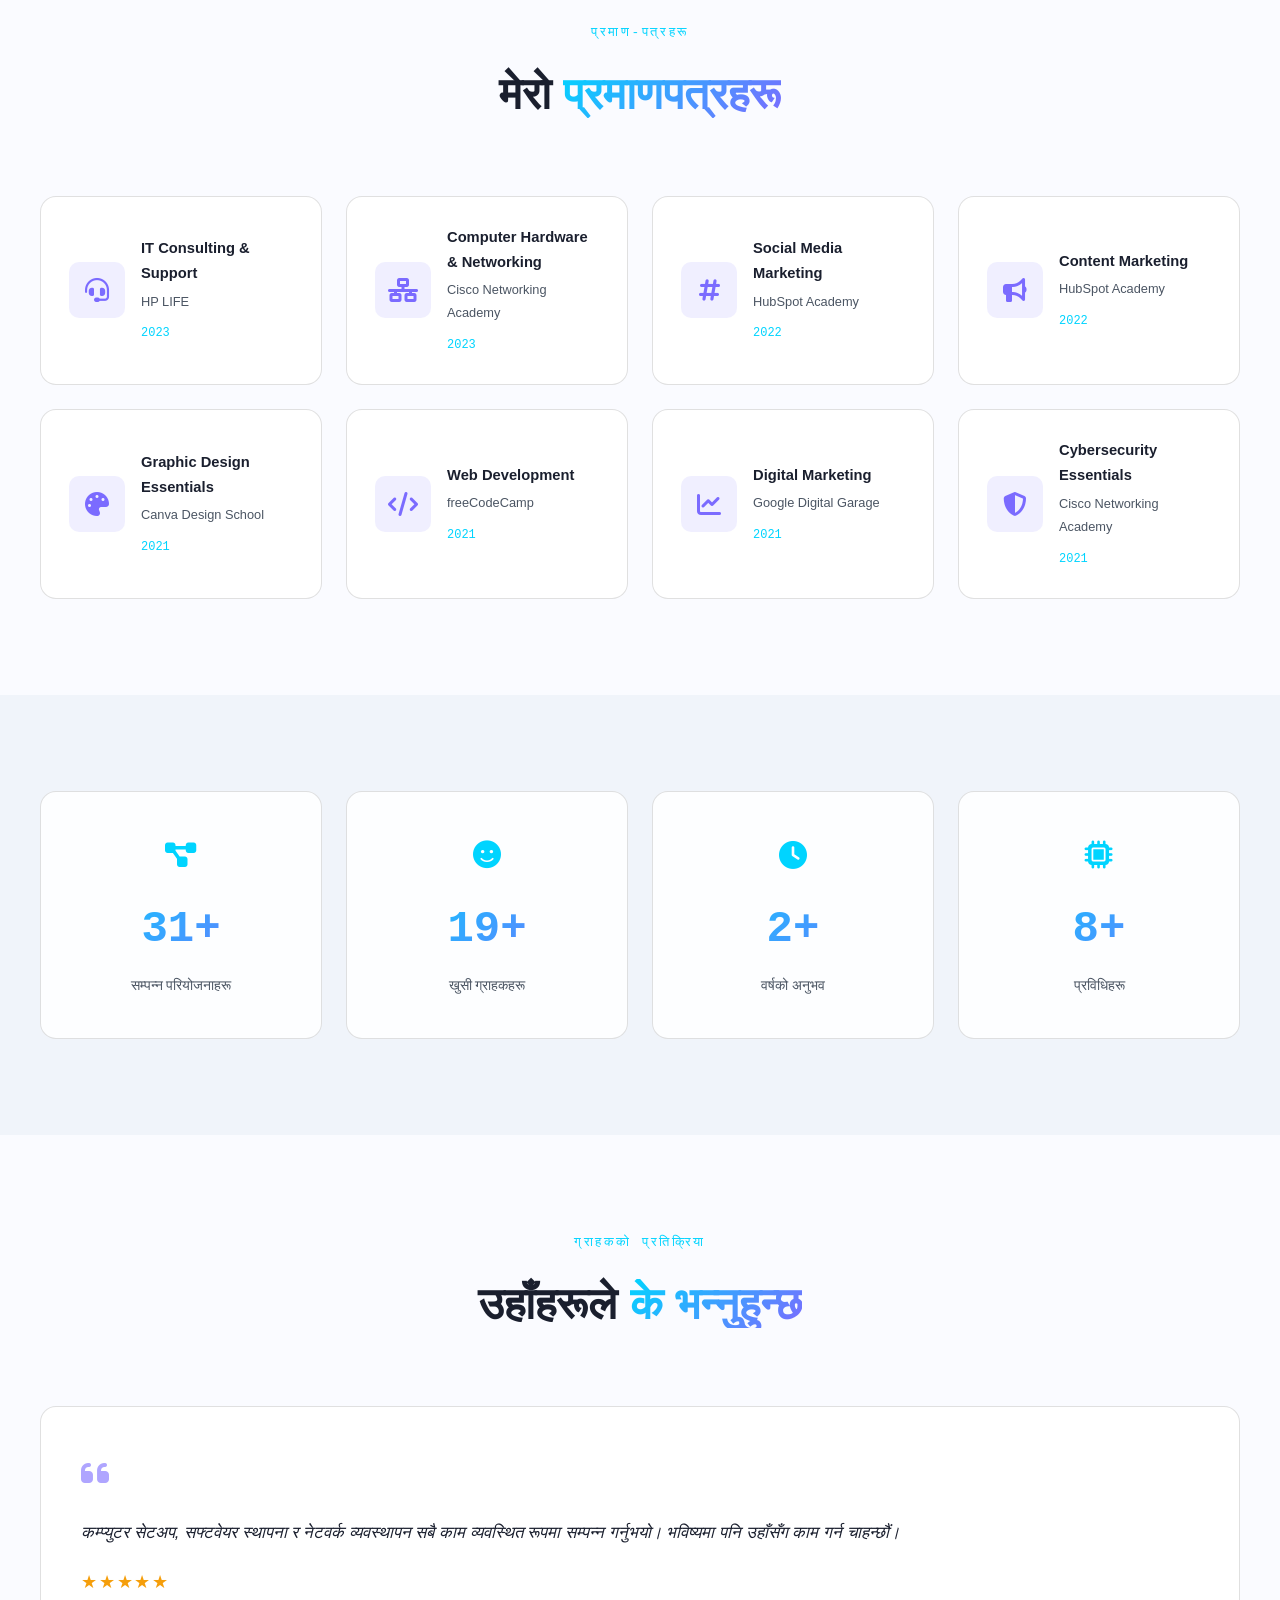
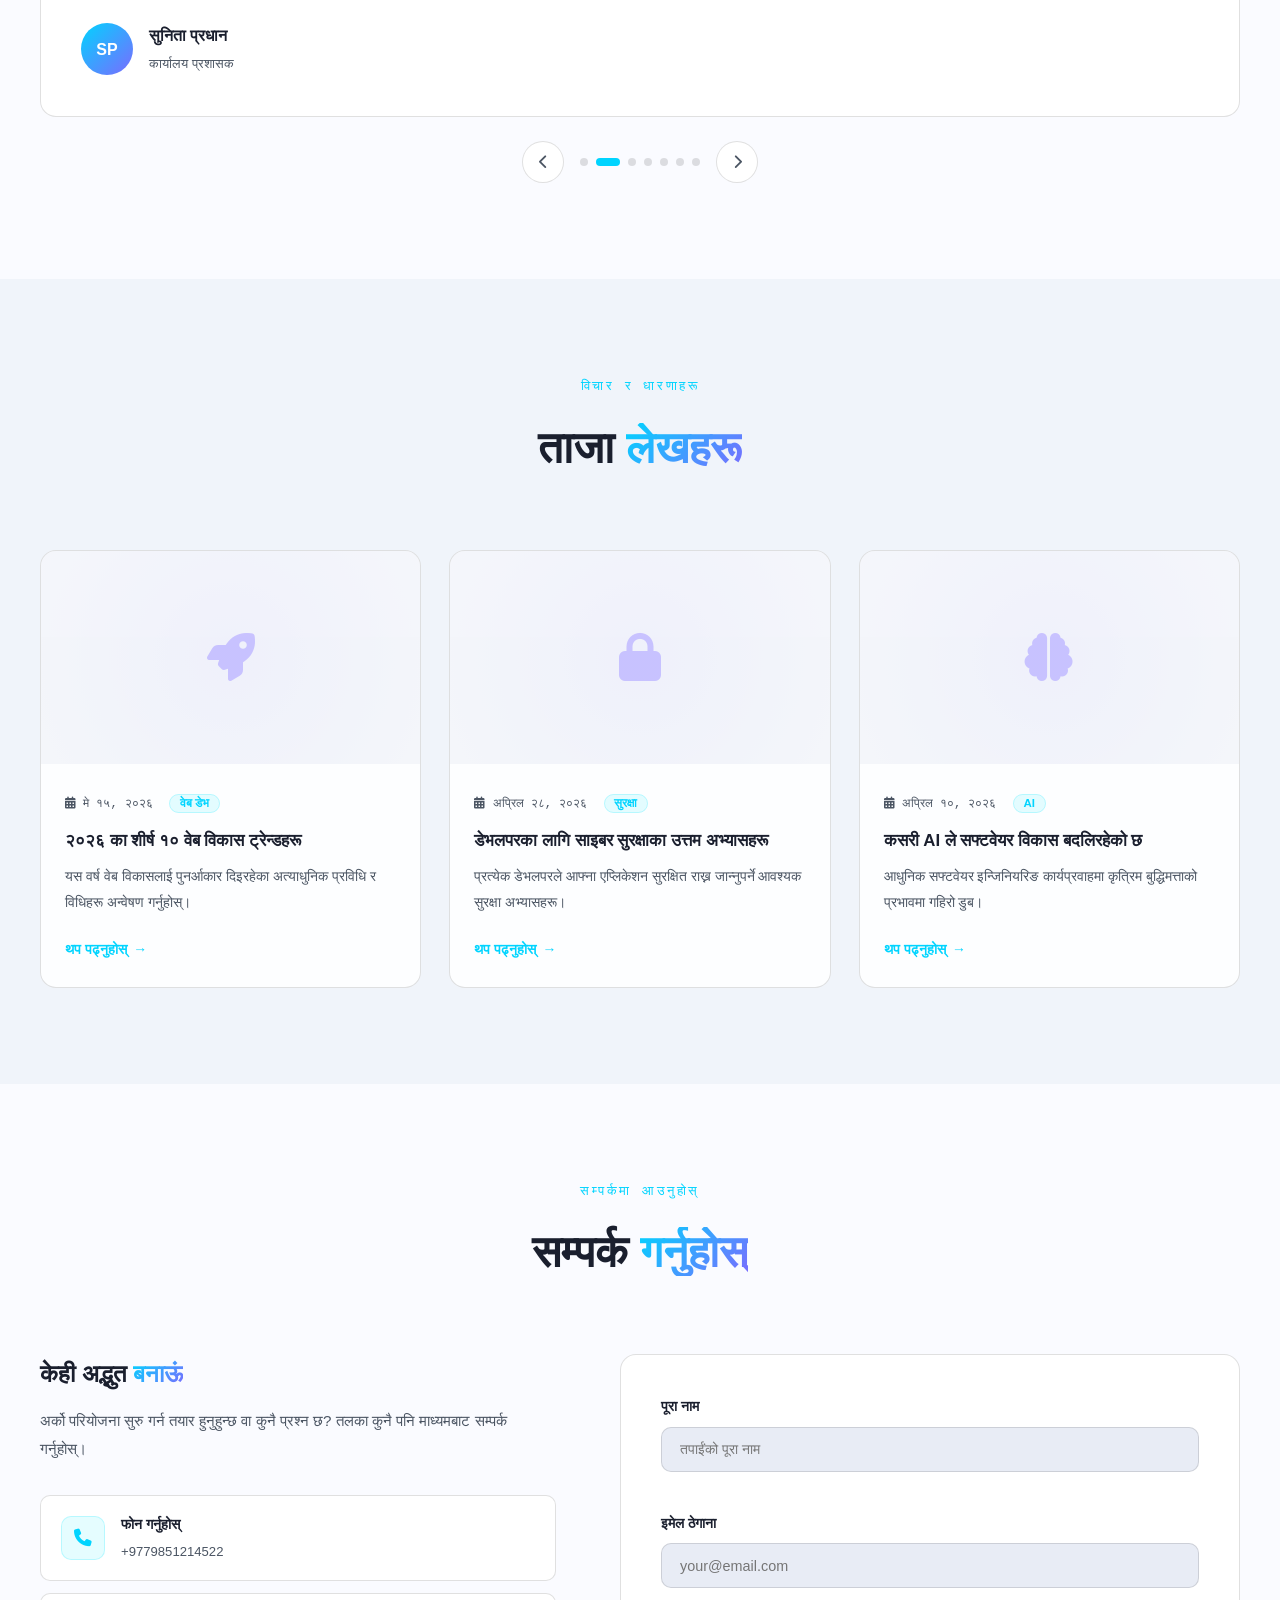
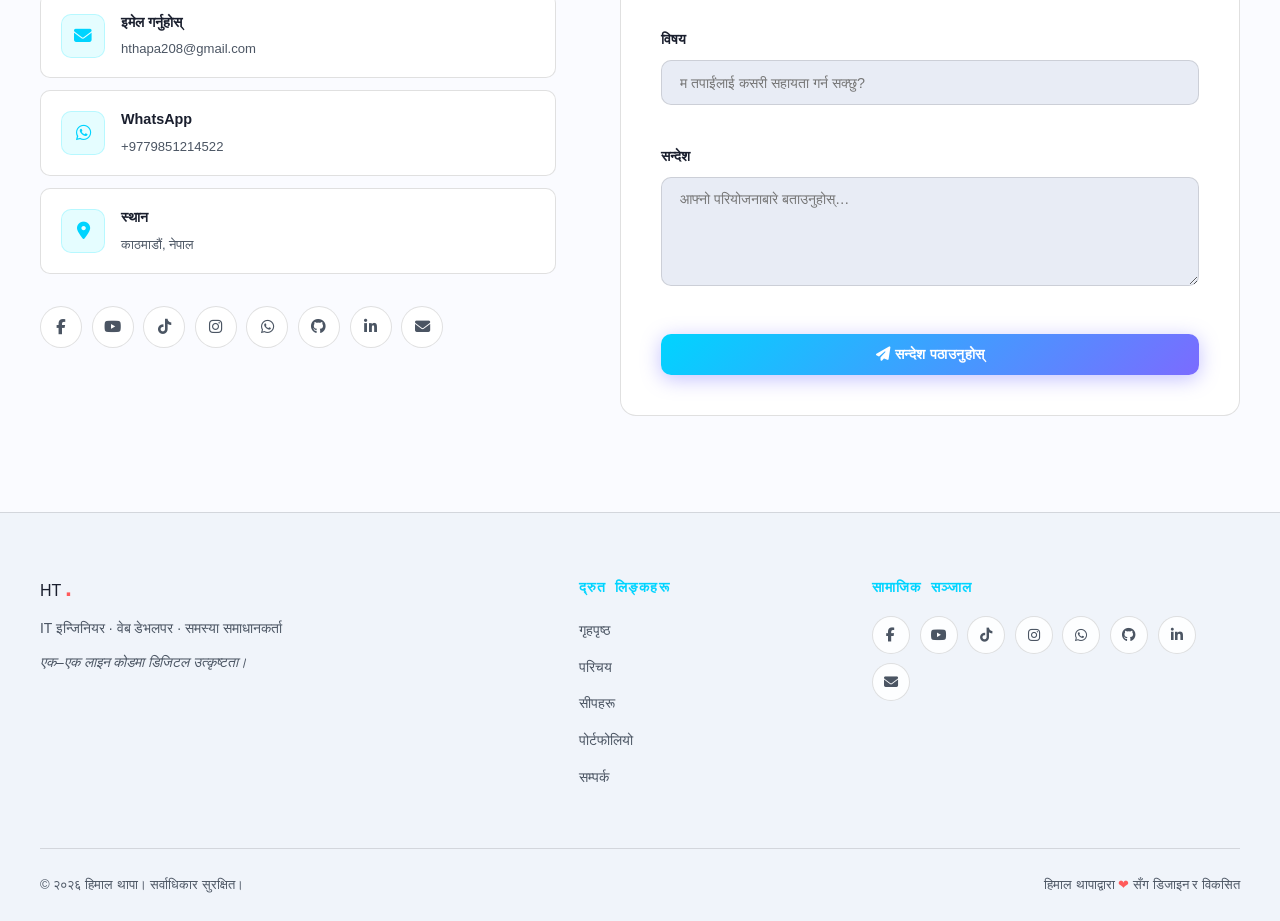
==== commit 751e8f28: "Add files via upload" ====
--- a/index.html
+++ b/index.html
@@ -156,7 +156,7 @@
       </div>
       <p class="hero-bio" data-i18n="hero_bio"></p>
       <div class="hero-cta">
-        <a href="assets/files/resume.pdf" class="btn btn-primary magnetic" download aria-label="Download CV">
+        <a id="resume-download-btn" class="btn btn-primary magnetic" download aria-label="Download CV">
           <i class="fas fa-download" aria-hidden="true"></i>
           <span data-i18n="btn_resume"></span>
         </a>
